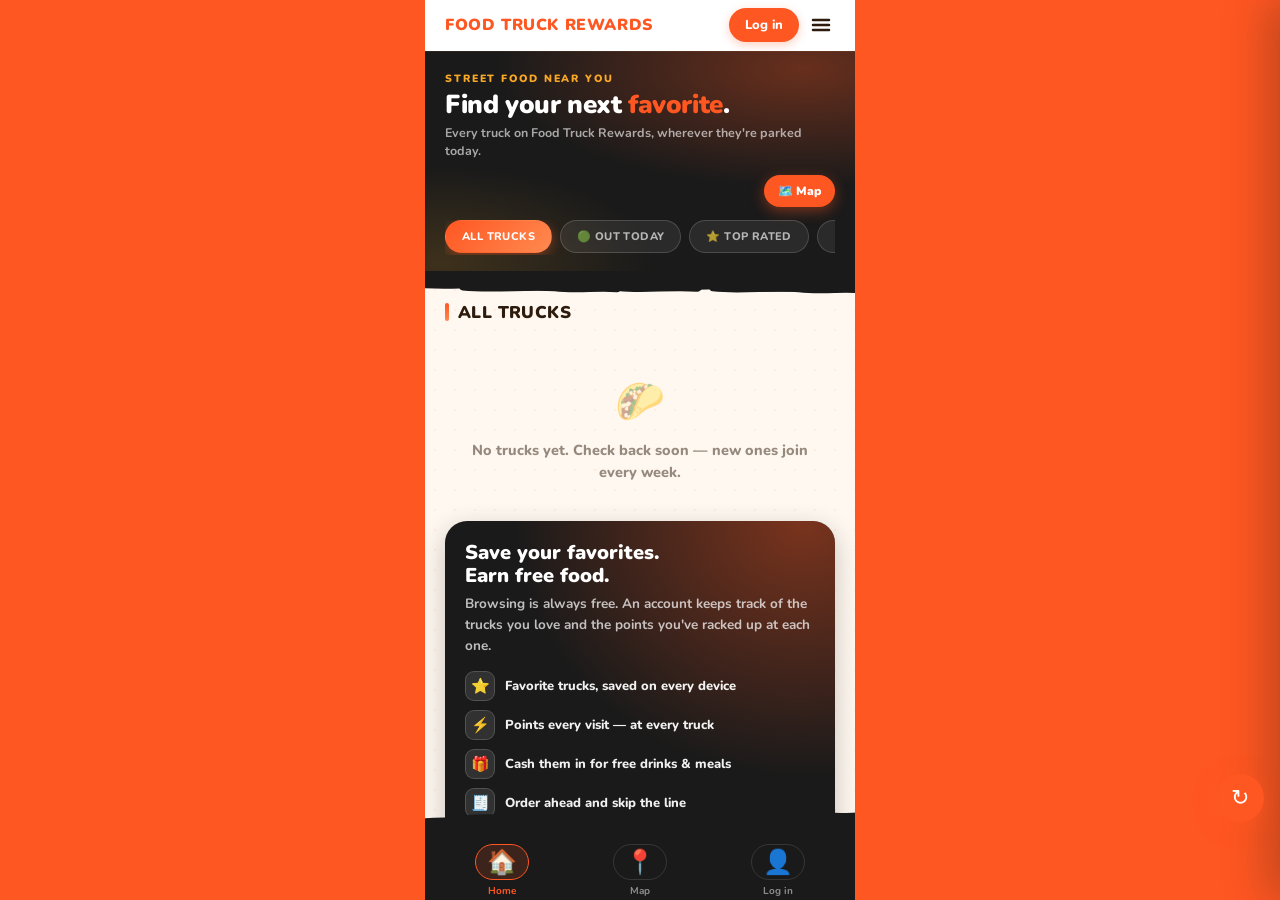
==== index.html @ b3cfa33f "Slide-out settings drawer, with the website inside it The funnel is now Facebook → app, and the webs" ====
<!DOCTYPE html>
<html lang="en">
<head>
<meta charset="UTF-8">
<meta name="viewport" content="width=device-width, initial-scale=1.0, maximum-scale=1.0, user-scalable=no">
<title>Food Truck Rewards — Food Truck Rewards</title>
<meta name="description" content="Earn points and get rewards at your favorite food trucks">
<meta name="theme-color" content="#FF5722">
<link rel="manifest" href="/manifest.json">
<meta name="mobile-web-app-capable" content="yes">
<meta name="apple-mobile-web-app-capable" content="yes">
<meta name="apple-mobile-web-app-title" content="Food Truck Rewards">
<meta name="apple-mobile-web-app-status-bar-style" content="black-translucent">
<link rel="icon" type="image/png" href="/icon-192.png">
<!-- iOS uses this for the home-screen icon AND the zoom that plays on
     launch. Pointing it at the 192 gave iOS the small artwork, which
     then swapped for the 512 on the launch screen. One size, one image. -->
<link rel="apple-touch-icon" sizes="512x512" href="/icon-512.png">
<link href="https://fonts.googleapis.com/css2?family=Nunito:wght@400;500;600;700;800;900&display=swap" rel="stylesheet">
<link rel="stylesheet" href="/styles.css">
</head>
<body>
<!-- Splash screen — orange background with logo, fades when app loads -->
<div id="splash-cover">
  <div id="splash-spinner"></div>
</div>
<div id="app">

  <!-- PWA install banner — hidden by default, shown by JS when appropriate -->
  <div id="install-banner" style="display:none;align-items:center;gap:10px;background:#1A1A1A;padding:10px 14px;flex-shrink:0;z-index:70">
    <div style="font-size:28px;flex-shrink:0">🔥</div>
    <div style="flex:1;min-width:0">
      <div style="font-size:13px;font-weight:800;color:white;line-height:1.2">Install Food Truck Rewards</div>
      <div id="install-sub" style="font-size:11px;color:rgba(255,255,255,.6);margin-top:2px">Add to your home screen for the full app experience</div>
    </div>
    <button id="install-btn" onclick="triggerInstall()" style="background:#FF5722;color:white;border:none;border-radius:10px;padding:8px 14px;font-size:12px;font-weight:800;font-family:var(--fb);cursor:pointer;white-space:nowrap;flex-shrink:0">Install App</button>
    <button onclick="dismissInstallBanner()" style="background:transparent;border:none;color:rgba(255,255,255,.4);font-size:20px;cursor:pointer;padding:0 2px;flex-shrink:0;line-height:1">×</button>
  </div>

  <!-- iOS install instructions sheet — shown on iOS Safari -->
  <div id="ios-install-sheet" style="display:none;position:fixed;inset:0;background:rgba(0,0,0,.55);z-index:9999;align-items:flex-end">
    <div style="background:white;border-radius:24px 24px 0 0;padding:24px 24px 40px;width:100%;max-width:430px;margin:0 auto">
      <div style="text-align:center;margin-bottom:20px">
        <div style="font-size:48px;margin-bottom:8px">🔥</div>
        <div style="font-family:var(--fd);font-size:20px;font-weight:900;color:var(--tx)">Install Food Truck Rewards</div>
        <div style="font-size:13px;color:var(--mu);margin-top:4px">Add to your home screen in 2 steps</div>
      </div>
      <div id="ios-install-steps" style="display:flex;flex-direction:column;gap:14px;margin-bottom:24px"></div>
      <button onclick="closeIOSSheet()" style="width:100%;background:#FF5722;color:white;border:none;border-radius:14px;padding:15px;font-size:16px;font-weight:800;font-family:var(--fd);cursor:pointer">Got it</button>
    </div>
  </div>

  <div class="topbar">
    <div class="tl-logo">Food Truck Rewards</div>
    <button id="c-notif-bell" onclick="openNotifs()" aria-label="Notifications" style="display:none;position:relative;background:none;border:none;font-size:20px;cursor:pointer;padding:4px 6px;margin-right:2px;line-height:1">🔔<span id="c-notif-badge" style="display:none;position:absolute;top:0;right:-2px;background:#E53935;color:#fff;font-size:9px;font-weight:800;border-radius:99px;min-width:15px;height:15px;line-height:15px;text-align:center;padding:0 3px;font-family:var(--fb)">0</span></button>
    <!-- Guests browse without an account; this is their way in. Shown only in
         customer mode when signed out (see updateTopbarAuth). -->
    <button id="tb-login" onclick="goC('s-c-login')" style="display:none">Log in</button>
    <button class="tb-menu" onclick="openMenu()" aria-label="Menu">
      <svg viewBox="0 0 24 24" width="24" height="24" fill="none" stroke="currentColor" stroke-width="2.5" stroke-linecap="round"><line x1="4" y1="7" x2="20" y2="7"/><line x1="4" y1="12" x2="20" y2="12"/><line x1="4" y1="17" x2="20" y2="17"/></svg>
    </button>
    <div class="mode-tog">
      <button class="mb on" id="mb-v" onclick="setMode('vendor')">🏪 Vendor</button>
      <button class="mb" id="mb-c" onclick="setMode('customer')">👤 Customer</button>
    </div>
  </div>
  <!-- Slide-out settings drawer. The hamburger used to jump to a whole
       screen (or, for a guest, throw up a login sheet). This keeps you where
       you are and is also where the website now lives, so the app is the
       destination and the site is a link inside it. -->
  <div id="sb-scrim" onclick="closeSidebar()"></div>
  <aside id="sidebar" aria-label="Menu">
    <div class="sb-head">
      <div>
        <div class="sb-name" id="sb-name">Food Truck Rewards</div>
        <div class="sb-sub" id="sb-sub">Find trucks, earn free food</div>
      </div>
      <button class="sb-x" onclick="closeSidebar()" aria-label="Close">&times;</button>
    </div>
    <nav class="sb-body" id="sb-body"></nav>
    <div class="sb-foot">
      <a href="/terms" target="_blank" rel="noopener">Terms</a>
      <span>·</span>
      <a href="/privacy" target="_blank" rel="noopener">Privacy</a>
    </div>
  </aside>

  <div class="scroll" id="scroll">

    <!-- ══════════════════════════════════════
         VENDOR SCREENS
    ══════════════════════════════════════ -->

    <!-- VENDOR LOGIN -->
    <div class="screen on" id="s-v-login">
      <div class="auth-wrap" style="padding:0;justify-content:flex-start;align-items:stretch">
        <div class="auth-header">
          <div class="auth-logo">🚚</div>
          <div class="auth-title">Food Truck Rewards</div>
          <div class="auth-sub">Earn points, get rewards 🍕</div>
        </div>
        <div class="auth-body">
          <div class="auth-body-title">Welcome back!</div>
          <div class="auth-body-sub">Sign in to manage your loyalty program.</div>
          <div class="auth-err" id="v-login-err"></div>
          <div class="auth-form">
            <div class="field">
              <label>Email Address</label>
              <div class="field-icon-wrap">
                <svg class="fi" viewBox="0 0 24 24" fill="none" stroke="currentColor" stroke-width="2" stroke-linecap="round" stroke-linejoin="round"><rect x="2" y="4" width="20" height="16" rx="2"/><path d="m22 7-8.97 5.7a1.94 1.94 0 0 1-2.06 0L2 7"/></svg>
                <input type="email" id="v-login-email" placeholder="you@yourtruck.com" autocomplete="email">
              </div>
            </div>
            <div class="field">
              <label>Password</label>
              <div class="field-icon-wrap has-right">
                <svg class="fi" viewBox="0 0 24 24" fill="none" stroke="currentColor" stroke-width="2" stroke-linecap="round" stroke-linejoin="round"><rect x="3" y="11" width="18" height="11" rx="2"/><path d="M7 11V7a5 5 0 0 1 10 0v4"/></svg>
                <input type="password" id="v-login-pass" placeholder="••••••••" autocomplete="current-password" onkeydown="if(event.key==='Enter')vendorLogin()">
                <span class="fi-right" onclick="togglePassVis('v-login-pass',this)"><svg viewBox="0 0 24 24" fill="none" stroke="currentColor" stroke-width="2" stroke-linecap="round" stroke-linejoin="round" style="width:18px;height:18px"><path d="M1 12s4-8 11-8 11 8 11 8-4 8-11 8-11-8-11-8z"/><circle cx="12" cy="12" r="3"/></svg></span>
              </div>
            </div>
            <div class="auth-remember-row">
              <div style="display:flex;align-items:center;gap:8px">
                <input type="checkbox" id="v-remember-me" style="width:16px;height:16px;accent-color:var(--brand);cursor:pointer">
                <label for="v-remember-me" style="font-size:13px;font-weight:600;color:var(--tx);cursor:pointer">Remember me</label>
              </div>
              <span style="font-size:13px;color:var(--brand);font-weight:700;cursor:pointer" onclick="goV('s-v-forgot')">Forgot password?</span>
            </div>
            <button class="btn btn-p" id="v-login-btn" onclick="vendorLogin()" style="border-radius:50px;height:52px;font-size:15px;letter-spacing:.3px">Sign In</button>
            <div class="auth-switch" style="margin-top:20px">No account? <span onclick="goV('s-v-signup')">Start free 45-day trial →</span></div>
          </div>
          <div style="text-align:center;margin-top:24px;font-size:10px;color:var(--fa);font-weight:600;letter-spacing:.5px">
            Food Truck Rewards · v2.1.0
          </div>
        </div>
      </div>
    </div>

    <!-- VENDOR FORGOT PASSWORD -->
    <div class="screen" id="s-v-forgot">
      <div class="auth-wrap" style="padding:0;justify-content:flex-start;align-items:stretch">
        <div class="auth-header">
          <div class="auth-logo">🔑</div>
          <div class="auth-title">Food Truck Rewards</div>
          <div class="auth-sub">Reset your password</div>
        </div>
        <div class="auth-body">
          <div class="auth-body-title" id="v-forgot-title">Reset Password</div>
          <div class="auth-body-sub" id="v-forgot-sub">Enter the email on your vendor account. We'll send you a secure link to set a new password.</div>
          <div class="auth-err" id="v-forgot-err"></div>
          <div class="callout co-gn" id="v-forgot-ok" style="display:none">
            <div class="co-icon">✅</div>
            <div><div class="co-title">Check your email</div><div class="co-desc">If an account exists with that email, a reset link has been sent. It expires in 1 hour. Check your spam folder if you don't see it.</div></div>
          </div>
          <div id="v-forgot-back" style="display:none;margin-top:16px">
            <button class="btn btn-p" onclick="goV('s-v-login')" style="border-radius:50px;height:52px;font-size:15px;letter-spacing:.3px">← Back to Sign In</button>
          </div>
          <div class="auth-form" id="v-forgot-form">
            <div class="field">
              <label>Email Address</label>
              <div class="field-icon-wrap">
                <svg class="fi" viewBox="0 0 24 24" fill="none" stroke="currentColor" stroke-width="2" stroke-linecap="round" stroke-linejoin="round"><rect x="2" y="4" width="20" height="16" rx="2"/><path d="m22 7-8.97 5.7a1.94 1.94 0 0 1-2.06 0L2 7"/></svg>
                <input type="email" id="v-forgot-email" placeholder="you@yourtruck.com" autocomplete="email" onkeydown="if(event.key==='Enter')sendVendorReset()">
              </div>
            </div>
            <button class="btn btn-p" id="v-forgot-btn" onclick="sendVendorReset()" style="border-radius:50px;height:52px;font-size:15px;letter-spacing:.3px">Send Reset Link</button>
            <div class="auth-switch"><span onclick="goV('s-v-login')" style="color:var(--brand);cursor:pointer">← Back to Sign In</span></div>
          </div>
        </div>
      </div>
    </div>

    <!-- VENDOR RESET PASSWORD (opened from email link) -->
    <div class="screen" id="s-v-reset">
      <div class="auth-wrap" style="padding:0;justify-content:flex-start;align-items:stretch">
        <div class="auth-header">
          <div class="auth-logo">🔒</div>
          <div class="auth-title">Food Truck Rewards</div>
          <div class="auth-sub">Set your new password</div>
        </div>
        <div class="auth-body">
          <div class="auth-body-title">Set New Password</div>
          <div class="auth-body-sub">Choose a strong password for your vendor account.</div>
          <div class="auth-err" id="v-reset-err"></div>
          <div class="auth-form">
            <div class="field">
              <label>New Password</label>
              <div class="field-icon-wrap has-right">
                <svg class="fi" viewBox="0 0 24 24" fill="none" stroke="currentColor" stroke-width="2" stroke-linecap="round" stroke-linejoin="round"><rect x="3" y="11" width="18" height="11" rx="2"/><path d="M7 11V7a5 5 0 0 1 10 0v4"/></svg>
                <input type="password" id="v-reset-pass" placeholder="8+ characters" autocomplete="new-password">
                <span class="fi-right" onclick="togglePassVis('v-reset-pass',this)"><svg viewBox="0 0 24 24" fill="none" stroke="currentColor" stroke-width="2" stroke-linecap="round" stroke-linejoin="round" style="width:18px;height:18px"><path d="M1 12s4-8 11-8 11 8 11 8-4 8-11 8-11-8-11-8z"/><circle cx="12" cy="12" r="3"/></svg></span>
              </div>
            </div>
            <div class="field">
              <label>Confirm New Password</label>
              <div class="field-icon-wrap has-right">
                <svg class="fi" viewBox="0 0 24 24" fill="none" stroke="currentColor" stroke-width="2" stroke-linecap="round" stroke-linejoin="round"><rect x="3" y="11" width="18" height="11" rx="2"/><path d="M7 11V7a5 5 0 0 1 10 0v4"/></svg>
                <input type="password" id="v-reset-confirm" placeholder="Repeat password" autocomplete="new-password">
                <span class="fi-right" onclick="togglePassVis('v-reset-confirm',this)"><svg viewBox="0 0 24 24" fill="none" stroke="currentColor" stroke-width="2" stroke-linecap="round" stroke-linejoin="round" style="width:18px;height:18px"><path d="M1 12s4-8 11-8 11 8 11 8-4 8-11 8-11-8-11-8z"/><circle cx="12" cy="12" r="3"/></svg></span>
              </div>
            </div>
            <button class="btn btn-p" id="v-reset-btn" onclick="submitVendorReset()" style="border-radius:50px;height:52px;font-size:15px;letter-spacing:.3px">Update Password</button>
            <div class="auth-switch"><span onclick="goV('s-v-login')" style="color:var(--brand);cursor:pointer">← Back to Sign In</span></div>
          </div>
        </div>
      </div>
    </div>

    <!-- VENDOR SIGNUP -->
    <div class="screen" id="s-v-signup">
      <div class="auth-wrap" style="padding:0;justify-content:flex-start;align-items:stretch">
        <div class="auth-header">
          <div class="auth-logo">🚀</div>
          <div class="auth-title">Food Truck Rewards</div>
          <div class="auth-sub">45 days free, then $9.99/mo</div>
        </div>
        <div class="auth-body">
          <div class="auth-body-title">Start Free Trial</div>
          <div class="auth-body-sub">Cancel anytime. Add your card on the next step.</div>
          <div class="auth-err" id="v-signup-err"></div>
          <div class="auth-form">
            <div class="field"><label>Truck / Business Name <span style="color:var(--rd)">*</span></label><input type="text" id="v-su-name" placeholder="e.g. Flavor on Wheels" required></div>
            <div class="field"><label>Your Name <span style="color:var(--rd)">*</span></label><input type="text" id="v-su-owner" placeholder="First and last name" required></div>
            <div class="field"><label>Business Phone <span style="color:var(--rd)">*</span></label><input type="tel" id="v-su-phone" placeholder="(555) 000-0000" maxlength="14" oninput="formatPhone(this)" autocomplete="tel" required></div>
            <div class="field">
              <label>Email <span style="color:var(--rd)">*</span></label>
              <div class="field-icon-wrap">
                <svg class="fi" viewBox="0 0 24 24" fill="none" stroke="currentColor" stroke-width="2" stroke-linecap="round" stroke-linejoin="round"><rect x="2" y="4" width="20" height="16" rx="2"/><path d="m22 7-8.97 5.7a1.94 1.94 0 0 1-2.06 0L2 7"/></svg>
                <input type="email" id="v-su-email" placeholder="you@yourtruck.com" autocomplete="email" required>
              </div>
            </div>
            <div class="field">
              <label>Password <span style="color:var(--rd)">*</span></label>
              <div class="field-icon-wrap has-right">
                <svg class="fi" viewBox="0 0 24 24" fill="none" stroke="currentColor" stroke-width="2" stroke-linecap="round" stroke-linejoin="round"><rect x="3" y="11" width="18" height="11" rx="2"/><path d="M7 11V7a5 5 0 0 1 10 0v4"/></svg>
                <input type="password" id="v-su-pass" placeholder="8+ characters (required)" autocomplete="new-password" required>
                <span class="fi-right" onclick="togglePassVis('v-su-pass',this)"><svg viewBox="0 0 24 24" fill="none" stroke="currentColor" stroke-width="2" stroke-linecap="round" stroke-linejoin="round" style="width:18px;height:18px"><path d="M1 12s4-8 11-8 11 8 11 8-4 8-11 8-11-8-11-8z"/><circle cx="12" cy="12" r="3"/></svg></span>
              </div>
            </div>
            <div class="field"><label>State(s) You Operate In <span style="color:var(--rd)">*</span></label>
              <input type="text" id="v-su-states" placeholder="e.g. OH or OH, IN, KY" style="text-transform:uppercase" oninput="this.value=this.value.toUpperCase()">
              <div style="font-size:11px;color:var(--mu);margin-top:4px">2-letter codes, comma separated. Helps customers find local trucks.</div>
            </div>
            <div class="field"><label>Home Base ZIP Code <span style="color:var(--rd)">*</span></label>
              <input type="text" id="v-su-zip" placeholder="e.g. 44906" maxlength="5" inputmode="numeric" pattern="[0-9]*">
              <div style="font-size:11px;color:var(--mu);margin-top:4px">Your primary area. Used to show your truck to nearby customers.</div>
            </div>
            <div class="field">
              <label>Public Contact Info</label>
              <div style="background:var(--s2);border:1.5px solid var(--b2);border-radius:12px;padding:12px 14px">
                <label style="display:flex;justify-content:space-between;align-items:center;gap:10px;font-size:13px;font-weight:700;color:var(--tx);margin-bottom:9px;cursor:pointer">📞 Show phone on my truck page<input type="checkbox" id="v-su-phone-public" style="width:19px;height:19px;accent-color:var(--brand);flex-shrink:0"></label>
                <label style="display:flex;justify-content:space-between;align-items:center;gap:10px;font-size:13px;font-weight:700;color:var(--tx);cursor:pointer">✉️ Show email on my truck page<input type="checkbox" id="v-su-email-public" style="width:19px;height:19px;accent-color:var(--brand);flex-shrink:0"></label>
                <div style="font-size:11px;color:var(--mu);margin-top:9px;line-height:1.5">Private by default — customers only see what you turn on. Shown as Call / Email buttons on your truck page. Change anytime in Settings.</div>
              </div>
            </div>
            <div class="field">
              <label style="display:flex;align-items:center;gap:6px">
                Promo Code
                <span style="font-size:11px;font-weight:500;color:var(--mu)">(optional)</span>
              </label>
              <input type="text" id="v-su-promo" placeholder="Enter code if you have one" autocomplete="off" style="text-transform:uppercase;letter-spacing:1px" oninput="this.value=this.value.toUpperCase()">
            </div>
            <label style="display:flex;gap:9px;align-items:flex-start;font-size:11.5px;color:var(--mu);margin:4px 0 6px;line-height:1.5;text-align:left;cursor:pointer"><input type="checkbox" id="v-agree-tos" style="margin-top:2px;width:16px;height:16px;accent-color:var(--brand);flex-shrink:0"><span>I'm at least 18, authorized to bind this business, and I agree to the <a href="/terms" target="_blank" style="color:var(--brand);font-weight:800">Terms of Service</a>, <a href="/vendor-agreement" target="_blank" style="color:var(--brand);font-weight:800">Vendor Agreement</a>, and <a href="/privacy" target="_blank" style="color:var(--brand);font-weight:800">Privacy Policy</a> (including arbitration &amp; class-action waiver).</span></label>
            <button class="btn btn-p" id="v-signup-btn" onclick="vendorSignup()" style="border-radius:50px;height:52px;font-size:15px;letter-spacing:.3px">Continue to Payment Setup →</button>
            <div class="auth-switch">Already have an account? <span onclick="goV('s-v-login')">Sign in</span></div>
          </div>
        </div>
      </div>
    </div>

    <!-- VENDOR FREE ACCOUNT — step 2 when a free-for-life code was used.
         These vendors never see a card field or a billing authorisation,
         because there is genuinely nothing to authorise. -->
    <div class="screen" id="s-v-free">
      <div class="auth-wrap" style="background:linear-gradient(160deg,#E9F7EC 0%,#FFF8F0 100%);padding-bottom:60px">
        <button type="button" onclick="backToSignup()" style="align-self:flex-start;background:none;border:none;color:var(--brand);font-weight:800;font-size:15px;padding:4px 0;margin-bottom:4px;cursor:pointer">← Back</button>
        <div class="auth-logo" style="animation:none">🎉</div>
        <div class="auth-title">Your account is free</div>
        <div class="auth-sub">Your code <strong id="free-code">—</strong> covers Food Truck Rewards <strong>for life</strong>. No card, no trial countdown, no bill — ever.</div>

        <div style="width:100%;background:#fff;border:2px solid #A5D6A7;border-radius:16px;padding:18px;margin-bottom:16px;box-shadow:var(--sh1)">
          <div style="display:flex;justify-content:space-between;align-items:center;padding:9px 0;border-bottom:1.5px solid var(--b1)">
            <span style="font-size:14px;font-weight:700;color:var(--mu)">What you pay today</span>
            <span style="font-size:17px;font-weight:900;color:var(--gn)">$0.00</span>
          </div>
          <div style="display:flex;justify-content:space-between;align-items:center;padding:9px 0;border-bottom:1.5px solid var(--b1)">
            <span style="font-size:14px;font-weight:700;color:var(--mu)">What you pay later</span>
            <span style="font-size:17px;font-weight:900;color:var(--gn)">$0.00</span>
          </div>
          <div style="display:flex;justify-content:space-between;align-items:center;padding:9px 0">
            <span style="font-size:14px;font-weight:700;color:var(--mu)">Card required</span>
            <span style="font-size:15px;font-weight:900;color:var(--gn)">No</span>
          </div>
        </div>

        <div style="width:100%;background:#F1F8E9;border:2px solid #C5E1A5;border-radius:16px;padding:16px 18px;margin-bottom:16px">
          <div style="font-size:12px;font-weight:900;color:#33691E;text-transform:uppercase;letter-spacing:.5px;margin-bottom:9px">Everything included</div>
          <div style="font-size:14px;font-weight:700;color:var(--tx);line-height:2">
            ✅ Unlimited customer check-ins<br>
            ✅ Loyalty points &amp; rewards<br>
            ✅ Order-ahead &amp; menu<br>
            ✅ Live location &amp; analytics<br>
            ✅ Marketing tools &amp; notifications
          </div>
        </div>

        <!-- Terms were already accepted on the signup form; a second tick-box
             here would gate a free account on authorising nothing. -->
        <div style="width:100%;background:#FFF8F0;border:2px solid var(--b2);border-radius:12px;padding:14px 16px;margin-bottom:16px">
          <div style="font-size:12.5px;color:var(--tx);line-height:1.75;font-weight:700">
            You accepted the <span style="color:var(--brand);text-decoration:underline;cursor:pointer" onclick="window.open('/terms','_blank')">Terms</span> and <span style="color:var(--brand);text-decoration:underline;cursor:pointer" onclick="window.open('/privacy','_blank')">Privacy Policy</span> on the previous step.
            There is no card on file and <strong style="color:var(--gn)">nothing will ever be charged</strong>. Cancel any time from Settings.
          </div>
        </div>

        <button class="btn btn-p" id="v-free-btn" onclick="completeFreeSignup()" style="font-size:16px;padding:17px 20px">
          🚀 Create my account
        </button>
        <div class="auth-err" id="v-free-err"></div>

        <div style="text-align:center;margin-top:18px;font-size:12px;color:var(--fa);font-weight:600;line-height:1.7">
          Food Truck Rewards is operated by Samuel McCune.<br>
          Questions? <span style="color:var(--brand);text-decoration:underline;cursor:pointer" onclick="window.open('/terms','_blank')">Read our full Terms</span>
        </div>
      </div>
    </div>

    <!-- VENDOR CARD SETUP — step 2 of signup -->
    <div class="screen" id="s-v-card-setup">
      <div class="auth-wrap" style="background:linear-gradient(160deg,#FFF3E0 0%,#FFF8F0 100%);padding-bottom:60px">
        <button type="button" id="card-back-btn" onclick="backToSignup()" style="align-self:flex-start;background:none;border:none;color:var(--brand);font-weight:800;font-size:15px;padding:4px 0;margin-bottom:4px;cursor:pointer">← Back</button>
        <div class="auth-logo" style="animation:none">💳</div>
        <div class="auth-title">Set Up Payment</div>
        <div class="auth-sub">Your <strong id="trial-days-lead">45-day</strong> free trial starts today. Your first payment of <strong>$9.99</strong> will be charged on <strong id="trial-end-date">—</strong>. You can cancel before then at no charge.</div>

        <!-- Proof the code was accepted, and what it bought them. -->
        <div id="promo-applied" style="display:none;width:100%;background:#E8F5E9;border:2px solid #A5D6A7;border-radius:14px;padding:14px 16px;margin-bottom:16px">
          <div style="font-size:13.5px;font-weight:900;color:#2E7D32;line-height:1.6">
            ✅ Promo <span id="promo-applied-code">—</span> applied
          </div>
          <div style="font-size:12.5px;font-weight:700;color:#33691E;margin-top:4px;line-height:1.6"
               id="promo-applied-detail">—</div>
        </div>

        <!-- Trial timeline -->
        <div style="width:100%;background:white;border:2px solid var(--b2);border-radius:16px;padding:16px;margin-bottom:16px;box-shadow:var(--sh1)">
          <div style="display:flex;justify-content:space-between;align-items:center">
            <div style="text-align:center;flex:1">
              <div style="font-size:20px">🎉</div>
              <div style="font-size:11px;font-weight:800;color:var(--gn);margin-top:2px">Today</div>
              <div style="font-size:10px;color:var(--mu);font-weight:600">Trial starts<br>No charge</div>
            </div>
            <div style="flex:2;height:3px;background:linear-gradient(90deg,var(--gn),var(--brand));border-radius:99px;margin:0 6px;margin-top:-20px"></div>
            <div style="text-align:center;flex:1">
              <div style="font-size:20px">💳</div>
              <div style="font-size:11px;font-weight:800;color:var(--brand);margin-top:2px" id="trial-end-label">Day 45</div>
              <div style="font-size:10px;color:var(--mu);font-weight:600">$9.99 billed<br>to your card</div>
            </div>
            <div style="flex:2;height:3px;background:var(--b2);border-radius:99px;margin:0 6px;margin-top:-20px"></div>
            <div style="text-align:center;flex:1">
              <div style="font-size:20px">🔄</div>
              <div style="font-size:11px;font-weight:800;color:var(--mu);margin-top:2px">Every 30 days</div>
              <div style="font-size:10px;color:var(--mu);font-weight:600">Auto-renews<br>until cancelled</div>
            </div>
          </div>
        </div>

        <!-- What's included box -->
        <div style="width:100%;background:#F1F8E9;border:2px solid #A5D6A7;border-radius:14px;padding:14px;margin-bottom:16px">
          <div style="font-size:12px;font-weight:800;color:#2E7D32;margin-bottom:8px;text-transform:uppercase;letter-spacing:.5px">What's included — $9.99/mo</div>
          <div style="font-size:12px;color:#2D1B0E;font-weight:600;line-height:2">
            ✅ Unlimited customer check-ins<br>
            ✅ Loyalty points & rewards system<br>
            ✅ Spin wheel bonus points<br>
            ✅ Customer analytics dashboard<br>
            ✅ Up to 500 loyalty members<br>
            ✅ Email invoice sent every billing cycle
          </div>
        </div>

        <div class="auth-err" id="v-card-err"></div>

        <!-- Stripe card input -->
        <div style="width:100%;margin-bottom:14px">
          <div style="font-size:11px;font-weight:800;letter-spacing:.8px;text-transform:uppercase;color:var(--mu);margin-bottom:8px">Card Details</div>
          <div id="stripe-card-element" style="background:white;border:2px solid var(--b2);border-radius:12px;padding:16px;transition:border-color .2s"></div>
          <div id="stripe-card-errors" style="color:var(--rd);font-size:12px;font-weight:700;margin-top:6px;min-height:18px"></div>
        </div>

        <!-- Security badge -->
        <div style="display:flex;align-items:center;gap:8px;margin-bottom:16px;background:white;border:1.5px solid var(--b1);border-radius:10px;padding:10px 12px">
          <span style="font-size:18px">🔒</span>
          <div>
            <div style="font-size:12px;font-weight:800;color:var(--tx)">256-bit SSL Encrypted</div>
            <div style="font-size:11px;color:var(--mu);font-weight:600">Payments processed by Stripe. We never store your card number.</div>
          </div>
        </div>

        <!-- LEGAL CONSENT — required checkbox -->
        <div style="width:100%;background:#FFF8F0;border:2px solid var(--b2);border-radius:12px;padding:14px;margin-bottom:14px">
          <label style="display:flex;align-items:flex-start;gap:12px;cursor:pointer">
            <input type="checkbox" id="legal-consent" style="width:20px;height:20px;flex-shrink:0;margin-top:1px;accent-color:var(--brand)">
            <div style="font-size:12px;color:var(--tx);line-height:1.7;font-weight:600">
              I agree to the <span style="color:var(--brand);text-decoration:underline;cursor:pointer" onclick="window.open('/terms','_blank')">Terms of Service</span> and <span style="color:var(--brand);text-decoration:underline;cursor:pointer" onclick="window.open('/privacy','_blank')">Privacy Policy</span>. I authorize Food Truck Rewards to charge my card <strong>$9.99 on <span id="trial-end-consent">—</span></strong> and then every 30 days until I cancel. I understand I can cancel anytime from my Settings page or by emailing <strong>flavoronwheels26@gmail.com</strong> with no penalty.
            </div>
          </label>
        </div>

        <!-- Cancellation notice — legally required clear disclosure -->
        <div style="width:100%;background:#FEF3C7;border:2px solid #FDE68A;border-radius:12px;padding:12px 14px;margin-bottom:16px">
          <div style="font-size:11px;font-weight:800;color:#92400E;margin-bottom:4px;text-transform:uppercase;letter-spacing:.5px">⚠️ Cancellation Policy</div>
          <div style="font-size:12px;color:#78350F;line-height:1.7;font-weight:600">
            You may cancel at any time before your trial ends on <strong id="trial-end-cancel">—</strong> and you will not be charged. After billing begins, you may cancel at any time and retain access through the end of your paid period. No refunds are issued for partial months. To cancel: go to Settings → Subscription → Cancel, or email <strong>flavoronwheels26@gmail.com</strong>.
          </div>
        </div>

        <button class="btn btn-p" id="v-card-btn" onclick="submitCardSetup()" style="font-size:16px;padding:17px 20px">
          🎉 Start My Free 45-Day Trial
        </button>

        <!-- Billing summary line — clearly shows what happens -->
        <div style="width:100%;background:white;border:1.5px solid var(--b1);border-radius:10px;padding:12px 14px;margin-top:12px;font-size:12px;color:var(--mu);font-weight:600;line-height:1.8">
          <div style="display:flex;justify-content:space-between"><span>Trial period</span><span style="color:var(--gn);font-weight:800" id="trial-days-summary">FREE — 45 days</span></div>
          <div style="display:flex;justify-content:space-between"><span>First charge</span><span style="font-weight:800" id="trial-end-summary">—</span></div>
          <div style="display:flex;justify-content:space-between"><span>Then every</span><span style="font-weight:800">30 days · $9.99</span></div>
          <div style="display:flex;justify-content:space-between"><span>Invoice sent to</span><span style="font-weight:800" id="billing-email-display">your email</span></div>
          <div style="display:flex;justify-content:space-between"><span>Cancel anytime</span><span style="color:var(--gn);font-weight:800">No penalty</span></div>
        </div>

        <div style="margin-top:16px;font-size:11px;color:var(--fa);text-align:center;line-height:1.7">
          By starting your trial you agree to our Terms of Service.<br>
          Food Truck Rewards is operated by Samuel McCune.<br>
          Questions? <span style="color:var(--brand);cursor:pointer;text-decoration:underline" onclick="window.open('/terms','_blank')">Read our full Terms</span> · <span style="color:var(--brand);cursor:pointer;text-decoration:underline" onclick="window.open('/privacy','_blank')">Privacy Policy</span>
        </div>
      </div>
    </div>


    <!-- VENDOR HOME -->
    <div class="screen" id="s-v-home">
      <div class="vh-hero" style="padding-bottom:26px">
        <div style="display:flex;align-items:center;gap:12px;margin-bottom:4px">
          <div id="v-hero-pic" style="width:64px;height:64px;border-radius:50%;border:3px solid rgba(255,255,255,.7);overflow:hidden;background:rgba(255,255,255,.2);display:flex;align-items:center;justify-content:center;font-size:28px;flex-shrink:0;box-shadow:0 4px 14px rgba(0,0,0,.18)">🚚</div>
          <div>
            <div class="vh-greet">Dashboard</div>
            <div class="vh-name" id="v-hero-name">My Truck 🚚</div>
          </div>
        </div>
        <div style="display:flex;align-items:center;gap:8px;flex-wrap:wrap">
          <div class="live-pill"><div class="ldot"></div> Program Live · <span id="v-hero-members">0</span> members</div>
          <div style="font-size:11px;color:rgba(255,255,255,.75);cursor:pointer;font-weight:700;padding:4px 10px;background:rgba(255,255,255,.15);border-radius:99px" onclick="loadVendorHome();showToast('↻ Refreshed')">↻ Refresh</div>
        </div>
      </div>
      <!-- White card: stats + quick actions + location -->
      <div style="background:white;border-radius:24px 24px 0 0;margin:-16px 0 0;box-shadow:0 -2px 16px rgba(180,100,40,0.08)">
        <!-- Welcome / get-started banner (new vendors; dismissible) -->
        <div id="v-welcome-wrap" style="display:none;padding:22px 20px 0">
          <div style="background:linear-gradient(135deg,var(--brand),#FF8A50);border-radius:18px;padding:18px;color:#fff;box-shadow:0 8px 22px rgba(255,87,34,.28)">
            <div style="font-family:var(--fd);font-size:19px;font-weight:900;line-height:1.15">👋 Welcome to Food Truck Rewards!</div>
            <div style="font-size:13px;opacity:.95;margin-top:7px;line-height:1.55">You're set up and live. Here's the simple way to get your rewards going and bring customers in — about 5 minutes, start to finish.</div>
            <div style="display:flex;gap:10px;margin-top:15px">
              <button onclick="goV('s-v-getstarted')" style="flex:1;background:#fff;color:var(--brand);border:none;border-radius:12px;padding:12px;font-size:14px;font-weight:800;font-family:var(--fb);cursor:pointer">🚀 Show me how to start →</button>
              <button onclick="dismissWelcome()" style="background:rgba(255,255,255,.2);color:#fff;border:none;border-radius:12px;padding:12px 16px;font-size:13px;font-weight:800;font-family:var(--fb);cursor:pointer">Later</button>
            </div>
          </div>
        </div>
        <div style="padding:26px 20px 0">
          <div class="stats g3">
            <div class="sc"><div class="sv" style="color:var(--brand)" id="v-stat-visits">0</div><div class="sl">Visits Today</div></div>
            <div class="sc"><div class="sv" style="color:var(--gn)" id="v-stat-members">0</div><div class="sl">Members</div></div>
            <div class="sc"><div class="sv" style="color:var(--gd)" id="v-stat-rdm">0</div><div class="sl">Redeemed</div></div>
          </div>
        </div>

        <!-- At the Window — the register-side workflow, front and center -->
        <div style="padding:16px 20px 0">
          <div onclick="goV('s-v-award')" style="display:flex;align-items:center;gap:14px;background:linear-gradient(135deg,#1FA463,#2ECC8E);border-radius:18px;padding:17px 18px;cursor:pointer;box-shadow:0 8px 22px rgba(46,204,142,.35)">
            <div style="width:48px;height:48px;border-radius:14px;background:rgba(255,255,255,.22);display:flex;align-items:center;justify-content:center;font-size:26px;flex-shrink:0">🪟</div>
            <div style="flex:1;min-width:0;color:#fff">
              <div style="font-family:var(--fd);font-size:18px;font-weight:900;line-height:1.1">At the Window</div>
              <div style="font-size:12.5px;opacity:.92;font-weight:600;margin-top:2px">Award points &amp; confirm rewards at checkout</div>
            </div>
            <div style="color:#fff;font-size:24px;flex-shrink:0">›</div>
          </div>
        </div>

        <!-- Today's Location — the vendor's #1 daily action, so it lives above the tools -->
        <div style="padding:12px 20px 4px">
          <div style="background:linear-gradient(135deg,#FFF8F2,#FFF3E8);border:1.5px solid rgba(255,87,34,.22);border-radius:18px;padding:16px;box-shadow:0 4px 16px rgba(255,87,34,.08)">
            <div style="display:flex;align-items:center;gap:11px;margin-bottom:11px">
              <div style="width:38px;height:38px;border-radius:11px;background:linear-gradient(135deg,var(--brand),#FF8A50);display:flex;align-items:center;justify-content:center;font-size:18px;flex-shrink:0;box-shadow:0 3px 10px rgba(255,87,34,.3)">📍</div>
              <div style="flex:1;min-width:0">
                <div style="font-family:var(--fd);font-size:15px;font-weight:900;color:var(--tx);line-height:1.15">Today's Location</div>
                <div style="font-size:11px;color:var(--mu);font-weight:600;margin-top:1px">Overrides your schedule · stays up until you clear it</div>
              </div>
              <div id="v-loc-status" style="font-size:10px;font-weight:800;letter-spacing:.4px;padding:4px 10px;border-radius:99px;background:var(--s2);color:var(--mu);flex-shrink:0">NOT POSTED</div>
            </div>
            <div style="display:flex;gap:8px;margin-bottom:9px">
              <input type="text" id="v-location-input" placeholder="Street address — e.g. 123 Main St" autocomplete="street-address" oninput="debounceSaveLocation()" style="flex:1;min-width:0;background:#fff;border:1.5px solid var(--b2);border-radius:12px;padding:12px 14px;color:var(--tx);font-size:14px;font-family:var(--fb);outline:none">
              <input type="text" id="v-location-zip" placeholder="ZIP" maxlength="5" inputmode="numeric" oninput="debounceSaveLocation()" style="width:86px;flex-shrink:0;background:#fff;border:1.5px solid var(--b2);border-radius:12px;padding:12px 10px;color:var(--tx);font-size:14px;font-family:var(--fb);outline:none;text-align:center">
            </div>
            <div style="display:flex;gap:8px;align-items:center">
              <button onclick="saveLocation()" style="flex:1;background:linear-gradient(135deg,var(--brand),#FF7040);color:#fff;border:none;border-radius:12px;padding:12px;font-size:14px;font-weight:800;font-family:var(--fb);cursor:pointer;box-shadow:0 4px 12px rgba(255,87,34,.3)">📍 Post Location</button>
              <button onclick="clearLocation()" style="background:#fff;color:var(--mu);border:1.5px solid var(--b2);border-radius:12px;padding:12px 14px;font-size:13px;font-weight:700;font-family:var(--fb);cursor:pointer;flex-shrink:0">Clear</button>
            </div>
            <div style="font-size:10.5px;color:var(--mu);margin-top:8px;text-align:center">💡 Full street addresses show up best on customer maps</div>
          </div>
        </div>

        <div class="qa-grid">
          <div class="qa" onclick="goV('s-v-orders')" style="position:relative"><div class="qa-ico">🧾</div><div class="qa-lbl">Orders</div><div class="qa-sub">Order-ahead queue</div><div id="v-orders-badge" style="display:none;position:absolute;top:8px;right:10px;background:var(--rd);color:#fff;font-size:11px;font-weight:900;min-width:20px;height:20px;border-radius:99px;align-items:center;justify-content:center;padding:0 5px">0</div></div>
          <div class="qa" onclick="goV('s-v-menu')"><div class="qa-ico">🍽️</div><div class="qa-lbl">Menu</div><div class="qa-sub">What you sell</div></div>
          <div class="qa" onclick="goV('s-v-rewards')"><div class="qa-ico">🎁</div><div class="qa-lbl">Rewards</div><div class="qa-sub">What customers earn</div></div>
          <div class="qa" onclick="goV('s-v-spin')"><div class="qa-ico">🎰</div><div class="qa-lbl">Spin Prizes</div><div class="qa-sub">Bonus points on wheel</div></div>
          <div class="qa" onclick="goV('s-v-notify')"><div class="qa-ico">📣</div><div class="qa-lbl">Notify</div><div class="qa-sub">Message your members</div></div>
          <div class="qa" onclick="goV('s-v-promos')"><div class="qa-ico">🎉</div><div class="qa-lbl">Promos</div><div class="qa-sub">Flash deals & codes</div></div>
          <div class="qa" onclick="goV('s-v-schedule')"><div class="qa-ico">📅</div><div class="qa-lbl">Schedule</div><div class="qa-sub">Weekly locations</div></div>
          <div class="qa" onclick="goV('s-v-feed')"><div class="qa-ico">📸</div><div class="qa-lbl">Feed Posts</div><div class="qa-sub">Share updates</div></div>
          <div class="qa" onclick="goV('s-v-reviews-screen')"><div class="qa-ico">⭐</div><div class="qa-lbl">Reviews</div><div class="qa-sub">What customers say</div></div>
          <div class="qa" onclick="goV('s-v-marketing')"><div class="qa-ico">🚀</div><div class="qa-lbl">Marketing Tools</div><div class="qa-sub">Grow your customers</div></div>
          <div class="qa" onclick="goV('s-v-points')"><div class="qa-ico">⚙️</div><div class="qa-lbl">Points Rules</div><div class="qa-sub">Rates & bonuses</div></div>
          <div class="qa" onclick="goV('s-v-brand')"><div class="qa-ico">🎨</div><div class="qa-lbl">Brand</div><div class="qa-sub">Emoji, colors & name</div></div>
        </div>
        <div style="padding:0 20px 24px"></div>
      </div><!-- end white card -->
    </div>

    <!-- VENDOR: AWARD POINTS (used at the window every day) -->
    <!-- VENDOR: AT THE WINDOW — Award Points + Confirm Redemption unified -->
    <div class="screen" id="s-v-award">
      <div class="sh sh-row"><div class="back-btn" onclick="goV('s-v-home')">←</div><div><h1>🪟 At the Window</h1><p>Award points or confirm a reward</p></div></div>
      <div class="bp">

        <!-- Step 1: Find the customer -->
        <div id="award-find-section">
          <div style="background:#fff;border:1.5px solid var(--b2);border-radius:18px;padding:18px 16px;box-shadow:0 4px 16px rgba(180,100,40,.08)">
            <div style="display:flex;align-items:center;gap:10px;margin-bottom:14px">
              <div style="background:linear-gradient(135deg,#1FA463,#2ECC8E);color:#fff;font-size:10px;font-weight:900;letter-spacing:.6px;padding:5px 11px;border-radius:99px;flex-shrink:0">STEP 1</div>
              <div style="font-family:var(--fd);font-size:16px;font-weight:900;color:var(--tx)">Find the customer</div>
            </div>
            <div class="award-tabs">
              <button class="award-tab on" onclick="switchAwardTab('phone')">📱 Phone</button>
              <button class="award-tab" onclick="switchAwardTab('id')">🔢 Rewards ID</button>
              <button class="award-tab" onclick="switchAwardTab('qr')">📷 Scan QR</button>
            </div>

            <div class="award-method on" id="award-phone">
              <div class="field"><label>Customer Phone Number</label>
                <input type="tel" id="award-phone-input" placeholder="(555) 000-0000" maxlength="14" oninput="formatAwardPhone(this)" autocomplete="off" style="font-size:22px;font-family:var(--fd);font-weight:800;text-align:center;letter-spacing:1px">
              </div>
              <button onclick="lookupByPhone()" style="width:100%;background:linear-gradient(135deg,var(--brand),#FF7040);color:#fff;border:none;border-radius:13px;padding:15px;font-size:15px;font-weight:800;font-family:var(--fb);cursor:pointer;box-shadow:0 5px 14px rgba(255,87,34,.3)">Find Customer →</button>
            </div>

            <div class="award-method" id="award-id">
              <div class="field"><label>Customer Rewards ID</label>
                <input type="text" id="award-id-input" placeholder="FTR-000001" autocomplete="off" style="font-family:monospace;letter-spacing:2px;font-size:20px;text-transform:uppercase;text-align:center">
              </div>
              <button onclick="lookupByID()" style="width:100%;background:linear-gradient(135deg,var(--brand),#FF7040);color:#fff;border:none;border-radius:13px;padding:15px;font-size:15px;font-weight:800;font-family:var(--fb);cursor:pointer;box-shadow:0 5px 14px rgba(255,87,34,.3)">Find Customer →</button>
            </div>

            <div class="award-method" id="award-qr">
              <div style="background:linear-gradient(135deg,#FFF8F2,#FFF3E8);border:2px dashed rgba(255,87,34,.4);border-radius:16px;padding:30px 20px;text-align:center;cursor:pointer;margin-bottom:12px" onclick="startQRScan()">
                <div style="font-size:38px;margin-bottom:8px">📷</div>
                <div style="font-size:15px;font-weight:800;color:var(--brand)">Tap to scan customer QR</div>
                <div style="font-size:12px;color:var(--mu);margin-top:5px;line-height:1.5">Ask them to open <strong>My Rewards Card</strong> in their app</div>
              </div>
              <div style="display:flex;align-items:center;gap:10px;margin-bottom:10px">
                <div style="flex:1;height:1px;background:var(--b2)"></div>
                <div style="font-size:11px;font-weight:700;color:var(--mu)">or enter their ID</div>
                <div style="flex:1;height:1px;background:var(--b2)"></div>
              </div>
              <div class="field"><input type="text" id="award-qr-manual" placeholder="FTR-000001" autocomplete="off" style="font-family:monospace;letter-spacing:2px;text-transform:uppercase;font-size:18px;text-align:center" oninput="this.value=this.value.toUpperCase()"></div>
              <button onclick="lookupByQRManual()" style="width:100%;background:linear-gradient(135deg,var(--brand),#FF7040);color:#fff;border:none;border-radius:13px;padding:15px;font-size:15px;font-weight:800;font-family:var(--fb);cursor:pointer;box-shadow:0 5px 14px rgba(255,87,34,.3)">Find Customer →</button>
            </div>
          </div>
          <div style="font-size:11.5px;color:var(--mu);text-align:center;margin-top:12px;line-height:1.6">💡 Fastest at a busy window: scan their QR — one tap, no typing.</div>
        </div>

        <!-- Step 2: Customer found — show everything in one place -->
        <div id="award-customer-found" style="display:none">

          <div style="display:flex;align-items:center;gap:10px;margin-bottom:12px">
            <div style="background:linear-gradient(135deg,#1FA463,#2ECC8E);color:#fff;font-size:10px;font-weight:900;letter-spacing:.6px;padding:5px 11px;border-radius:99px;flex-shrink:0">STEP 2</div>
            <div style="font-family:var(--fd);font-size:16px;font-weight:900;color:var(--tx)">Award points or confirm a reward</div>
          </div>

          <!-- Customer info card -->
          <div class="card" style="border-color:rgba(46,204,142,.3);background:rgba(46,204,142,.04);margin-bottom:14px">
            <div style="display:flex;align-items:center;gap:12px">
              <div style="width:48px;height:48px;border-radius:50%;background:rgba(46,204,142,.15);color:var(--gn);display:flex;align-items:center;justify-content:center;font-family:var(--fd);font-size:20px;font-weight:800;flex-shrink:0" id="award-cust-av">?</div>
              <div style="flex:1">
                <div style="font-family:var(--fd);font-size:18px;font-weight:800" id="award-cust-name">Customer Name</div>
                <div style="font-size:12px;color:var(--mu)" id="award-cust-sub">FTR-000001 · 250 pts</div>
              </div>
              <div class="tag tag-gn" id="award-cust-tier">Starter</div>
            </div>
          </div>

          <!-- SECTION A: Award Points for this order -->
          <div class="card" style="margin-bottom:14px">
            <div class="card-title">⚡ Award Order Points</div>
            <div style="font-size:12px;color:var(--mu);margin-bottom:12px">Enter what they spent — points are added automatically at your rate (<span id="award-rate-label">10 pts/$1</span>).</div>
            <div class="field">
              <label>Order Total ($)</label>
              <input type="number" id="award-order-total" placeholder="0.00" min="0" step="0.01" oninput="calcAwardPts()" style="font-size:24px;font-family:var(--fd);font-weight:800;text-align:center">
            </div>
            <div style="background:var(--s2);border-radius:12px;padding:12px 14px;margin-bottom:14px">
              <div style="display:flex;justify-content:space-between;margin-bottom:4px">
                <div style="font-size:13px;color:var(--mu)">Order points</div>
                <div style="font-family:var(--fd);font-weight:800;color:var(--gd)" id="award-pts-calc">+0 pts</div>
              </div>
              <div style="display:flex;justify-content:space-between;margin-bottom:4px" id="award-visit-bonus-row">
                <div style="font-size:13px;color:var(--mu)">Visit bonus</div>
                <div style="font-family:var(--fd);font-weight:800;color:var(--gd)" id="award-visit-pts">+50 pts</div>
              </div>
              <div style="height:1px;background:var(--b1);margin:6px 0"></div>
              <div style="display:flex;justify-content:space-between">
                <div style="font-size:13px;font-weight:700">Total awarded</div>
                <div style="font-family:var(--fd);font-weight:800;color:var(--brand)" id="award-total-pts">+50 pts</div>
              </div>
            </div>
            <button class="btn btn-gn" onclick="awardPoints()">✓ Award Points</button>
          </div>

          <!-- DIVIDER -->
          <div style="display:flex;align-items:center;gap:12px;margin-bottom:14px">
            <div style="flex:1;height:1.5px;background:var(--b2)"></div>
            <div style="font-size:12px;font-weight:800;color:var(--mu);letter-spacing:.8px">OR — REDEEMING A REWARD?</div>
            <div style="flex:1;height:1.5px;background:var(--b2)"></div>
          </div>

          <!-- SECTION B: Confirm Redemption Code -->
          <div class="card" style="margin-bottom:14px">
            <div class="card-title">🎁 Confirm Reward Redemption</div>
            <div style="font-size:12px;color:var(--mu);margin-bottom:12px">Ask the customer to show their reward code from the app. Enter it below to verify and confirm.</div>
            <div class="field">
              <input type="text" id="confirm-code-input" placeholder="STK-0000" maxlength="8" autocomplete="off"
                oninput="this.value=this.value.toUpperCase()"
                style="font-family:monospace;letter-spacing:4px;font-size:24px;text-align:center;text-transform:uppercase">
            </div>
            <button class="btn btn-s" onclick="lookupRedemptionCode()" style="margin-bottom:10px">Look Up Code →</button>

            <!-- Code found -->
            <div id="confirm-found" style="display:none">
              <div class="confirm-card">
                <div style="font-size:40px;margin-bottom:8px" id="confirm-reward-emo">🎁</div>
                <div class="confirm-reward-name" id="confirm-reward-name">Free Item</div>
                <div class="confirm-customer" id="confirm-customer-name">Customer Name</div>
                <div class="confirm-pts" id="confirm-pts-cost">–400 points</div>
                <div style="margin-top:10px"><div class="tag tag-gd" id="confirm-code-display">STK-0000</div></div>
              </div>
              <div class="callout co-or" style="margin-top:12px">
                <div class="co-icon">⚠️</div>
                <div><div class="co-desc">Make sure you've given the customer this item before confirming. This cannot be undone.</div></div>
              </div>
              <button class="btn btn-gn" onclick="confirmRedemption()" style="margin-top:10px">✓ I Gave Them the Item — Confirm</button>
              <button class="btn btn-g" style="margin-top:8px" onclick="resetConfirmForm()">Cancel</button>
            </div>

            <!-- Code not found -->
            <div id="confirm-notfound" style="display:none">
              <div class="callout co-or">
                <div class="co-icon">❌</div>
                <div><div class="co-desc">Code not found, already used, or expired. Ask the customer to generate a new code from their app.</div></div>
              </div>
            </div>
          </div>

          <!-- Find different customer -->
          <button class="btn btn-g" onclick="resetAwardForm()">← Find Different Customer</button>
        </div>
      </div>
    </div>

    <!-- s-v-confirm now redirects to s-v-award -->
    <div class="screen" id="s-v-confirm" style="display:none"></div>

    <!-- VENDOR: REWARDS -->
    <div class="screen" id="s-v-rewards">
      <div class="sh sh-row"><div class="back-btn" onclick="goV('s-v-home')">←</div><div><h1>🎁 Rewards</h1><p>Menu items customers redeem with points</p></div></div>
      <div class="bp">
        <div class="callout co-bl">
          <div class="co-icon">💡</div>
          <div><div class="co-title">Setting good reward costs</div><div class="co-desc">At 10pts/$1 and $12 avg order: customers earn ~120pts/visit. Set a free drink (~$4) at 350pts = ~3 visits. Set a free entrée (~$10) at 800pts = ~7 visits. Adjust to match your margins.</div></div>
        </div>
        <div id="v-rewards-list"></div>
        <button class="btn btn-s" onclick="openSheet('sh-add-reward')">+ Add Menu Item as Reward</button>
      </div>
    </div>

    <!-- VENDOR: SPIN PRIZES -->
    <div class="screen" id="s-v-spin">
      <div class="sh sh-row"><div class="back-btn" onclick="goV('s-v-home')">←</div><div><h1>🎰 Spin Prizes</h1><p>Bonus points on the wheel — shown before spinning</p></div></div>
      <div class="bp">
        <div class="callout co-gd">
          <div class="co-icon">🎯</div>
          <div><div class="co-title">All prizes are bonus points</div><div class="co-desc">Every spin wins something. Customers see all possible prizes before they spin so there's no confusion. Small amounts (25–75pts) should be most common. Jackpots (200+pts) should be rare.</div></div>
        </div>
        <div id="v-prizes-list"></div>
        <button class="btn btn-s" onclick="openSheet('sh-add-prize')">+ Add Prize Slot</button>
      </div>
    </div>

    <!-- VENDOR: ORDERS QUEUE -->
    <div class="screen" id="s-v-orders">
      <div class="sh sh-row"><div class="back-btn" onclick="goV('s-v-home')">←</div><div><h1>🧾 Orders</h1><p>Order-ahead queue</p></div></div>
      <div class="bp">
        <div id="v-push-card" style="background:#fff;border:1.5px solid var(--b2);border-radius:16px;padding:14px 16px;margin-bottom:12px;box-shadow:var(--sh1)"></div>
        <div id="v-ordering-toggle" style="background:#fff;border:1.5px solid var(--b2);border-radius:16px;padding:15px 16px;margin-bottom:14px;box-shadow:var(--sh1)">
          <div style="display:flex;align-items:center;gap:12px">
            <div style="flex:1;min-width:0">
              <div style="font-family:var(--fd);font-size:16px;font-weight:900;color:var(--tx)">Taking orders</div>
              <div style="font-size:12px;color:var(--mu);font-weight:600;margin-top:1px" id="v-ordering-sub">Customers can order ahead</div>
            </div>
            <label class="tog"><input type="checkbox" id="tog-ordering" onchange="setAcceptingOrders(this.checked)"><div class="tog-track"></div></label>
          </div>
          <div style="font-size:11.5px;color:var(--mu);margin-top:9px;line-height:1.5">💡 Turn this off when you're slammed or closed — customers can still see your menu.</div>
        </div>
        <div id="v-orders-list"></div>
      </div>
    </div>

    <!-- VENDOR: MENU -->
    <div class="screen" id="s-v-menu">
      <div class="sh sh-row"><div class="back-btn" onclick="goV('s-v-home')">←</div><div><h1>🍽️ Menu</h1><p>What you sell</p></div></div>
      <div class="bp">
        <div class="callout co-bl" style="margin-bottom:14px">
          <div class="co-icon">💡</div>
          <div><div class="co-desc">Add what's on your truck — a photo sells it far better than words. Tap <strong>Sold out</strong> to hide an item without deleting it, or flag one as <strong>Today's Special</strong> to pin it to the top of your page.</div></div>
        </div>
        <div id="v-menu-nophotos" style="display:none;background:#FDECEA;border:1.5px solid #F5C6CB;color:#B02A37;border-radius:14px;padding:14px 16px;margin-bottom:14px;font-size:13.5px;font-weight:800;line-height:1.6">
          ⚠️ Photos and specials aren't switched on yet
          <div style="font-weight:700;font-size:12.5px;margin-top:6px;line-height:1.6;opacity:.9">Everything else saves fine, but a picture you add will be dropped. Run <b>MENU_PHOTOS_SPECIALS_SCHEMA.sql</b> in Supabase once and this goes away.</div>
        </div>
        <button class="btn btn-s" style="width:100%;margin-bottom:14px" onclick="openMenuSheet(-1)">+ Add Menu Item</button>
        <div id="v-menu-specials"></div>
        <div id="v-menu-list"></div>
      </div>
    </div>

    <!-- VENDOR: GETTING STARTED GUIDE -->
    <div class="screen" id="s-v-getstarted">
      <div class="sh sh-row"><div class="back-btn" onclick="goV('s-v-home')">←</div><div><h1>🚀 Getting Started</h1><p>From setup to your first rewarded customer</p></div></div>
      <div class="bp">
        <div class="callout co-bl" style="margin-bottom:18px">
          <div class="co-icon">💡</div>
          <div><div class="co-desc">Your loyalty program is already live. Do these 3 things once and you're running — most trucks are set up in about 5 minutes.</div></div>
        </div>

        <!-- STEP 1 -->
        <div style="background:#fff;border:1.5px solid var(--b2);border-radius:18px;padding:18px 16px;box-shadow:0 4px 16px rgba(180,100,40,.08);margin-bottom:14px">
          <div style="display:flex;align-items:center;gap:12px;margin-bottom:8px">
            <div style="width:34px;height:34px;border-radius:10px;background:var(--brand);color:#fff;display:flex;align-items:center;justify-content:center;font-family:var(--fd);font-weight:900;font-size:17px;flex-shrink:0">1</div>
            <div style="font-family:var(--fd);font-size:17px;font-weight:900;color:var(--tx)">🎁 Set up what customers earn</div>
          </div>
          <div style="font-size:13.5px;color:var(--mu);line-height:1.6;margin-bottom:13px">Pick the rewards they can redeem (like a free drink), your points rate, and any spin-wheel prizes. This is what makes coming back worth it.</div>
          <div class="two-col" style="gap:8px">
            <button class="btn btn-s btn-sm" onclick="goV('s-v-rewards')">🎁 Rewards</button>
            <button class="btn btn-s btn-sm" onclick="goV('s-v-points')">⚙️ Points rate</button>
          </div>
          <button class="btn btn-s btn-sm" style="width:100%;margin-top:8px" onclick="goV('s-v-spin')">🎰 Spin prizes (optional)</button>
        </div>

        <!-- STEP 2 -->
        <div style="background:#fff;border:1.5px solid var(--b2);border-radius:18px;padding:18px 16px;box-shadow:0 4px 16px rgba(180,100,40,.08);margin-bottom:14px">
          <div style="display:flex;align-items:center;gap:12px;margin-bottom:8px">
            <div style="width:34px;height:34px;border-radius:10px;background:var(--brand);color:#fff;display:flex;align-items:center;justify-content:center;font-family:var(--fd);font-weight:900;font-size:17px;flex-shrink:0">2</div>
            <div style="font-family:var(--fd);font-size:17px;font-weight:900;color:var(--tx)">📲 Get customers on the app</div>
          </div>
          <div style="font-size:13.5px;color:var(--mu);line-height:1.6;margin-bottom:13px">Print your <strong>QR poster</strong> and stick it on your truck window. When a customer scans it, they get the app <strong>and</strong> join your rewards in one scan — no codes to type. Point to it and say "scan here for free food."</div>
          <button class="btn btn-p" style="width:100%" onclick="goV('s-v-marketing')">🪧 Get my QR poster →</button>
        </div>

        <!-- STEP 3 -->
        <div style="background:#fff;border:1.5px solid var(--b2);border-radius:18px;padding:18px 16px;box-shadow:0 4px 16px rgba(180,100,40,.08);margin-bottom:18px">
          <div style="display:flex;align-items:center;gap:12px;margin-bottom:8px">
            <div style="width:34px;height:34px;border-radius:10px;background:var(--brand);color:#fff;display:flex;align-items:center;justify-content:center;font-family:var(--fd);font-weight:900;font-size:17px;flex-shrink:0">3</div>
            <div style="font-family:var(--fd);font-size:17px;font-weight:900;color:var(--tx)">🪟 Reward them at the window</div>
          </div>
          <div style="font-size:13.5px;color:var(--mu);line-height:1.6;margin-bottom:13px">When they order, ask if they're on your rewards. Scan their code (or look them up by phone), enter the order total, and award points. If they've earned a reward, they'll show a code — enter it to confirm.</div>
          <button class="btn btn-p" style="width:100%" onclick="goV('s-v-award')">🪟 Open At the Window →</button>
        </div>

        <!-- STEP 4 — the one thing that isn't automatic -->
        <div style="background:#fff;border:1.5px solid var(--b2);border-radius:16px;padding:16px;box-shadow:0 4px 16px rgba(180,100,40,.06);margin-bottom:18px">
          <div style="display:flex;align-items:center;gap:11px;margin-bottom:9px">
            <div style="width:34px;height:34px;border-radius:10px;background:var(--brand);color:#fff;display:flex;align-items:center;justify-content:center;font-family:var(--fd);font-weight:900;font-size:17px;flex-shrink:0">4</div>
            <div style="font-family:var(--fd);font-size:17px;font-weight:900;color:var(--tx)">📍 Clear your location when you leave</div>
          </div>
          <div style="font-size:13.5px;color:var(--mu);line-height:1.6;margin-bottom:13px">Today's Location stays on the map until you take it down — it does not clear itself overnight. When you're done, switch <strong>ordering off</strong> and the app will offer to clear it in one tap, or hit <strong>Clear</strong> next to the address any time.</div>
          <div class="callout co-gd" style="margin-bottom:0"><div class="co-icon">💡</div><div><div class="co-desc">Leaving yesterday's address up sends someone to an empty parking space. It's the quickest way to lose a customer.</div></div></div>
        </div>

        <!-- HOW CUSTOMERS EARN -->
        <div style="font-family:var(--fd);font-size:16px;font-weight:900;color:var(--tx);margin:4px 0 10px">⭐ The ways customers earn</div>
        <div style="background:#fff;border:1.5px solid var(--b2);border-radius:16px;padding:6px 16px;box-shadow:0 4px 16px rgba(180,100,40,.06);margin-bottom:18px">
          <div style="display:flex;gap:12px;padding:12px 0;border-bottom:1px solid var(--s2)"><div style="font-size:22px">🪟</div><div><div style="font-weight:800;font-size:14px;color:var(--tx)">Every visit</div><div style="font-size:12.5px;color:var(--mu)">A set number of points each time they check in.</div></div></div>
          <div style="display:flex;gap:12px;padding:12px 0;border-bottom:1px solid var(--s2)"><div style="font-size:22px">💵</div><div><div style="font-weight:800;font-size:14px;color:var(--tx)">What they spend</div><div style="font-size:12.5px;color:var(--mu)">Extra points per dollar on their order.</div></div></div>
          <div style="display:flex;gap:12px;padding:12px 0;border-bottom:1px solid var(--s2)"><div style="font-size:22px">🎰</div><div><div style="font-weight:800;font-size:14px;color:var(--tx)">Spin the wheel</div><div style="font-size:12.5px;color:var(--mu)">A fun bonus spin for extra points.</div></div></div>
          <div style="display:flex;gap:12px;padding:12px 0;border-bottom:1px solid var(--s2)"><div style="font-size:22px">🔥</div><div><div style="font-weight:800;font-size:14px;color:var(--tx)">Visit streaks</div><div style="font-size:12.5px;color:var(--mu)">Rewards for coming back regularly.</div></div></div>
          <div style="display:flex;gap:12px;padding:12px 0"><div style="font-size:22px">👥</div><div><div style="font-weight:800;font-size:14px;color:var(--tx)">Referrals</div><div style="font-size:12.5px;color:var(--mu)">Points when they bring a friend on board.</div></div></div>
        </div>

        <!-- WHAT TO SAY -->
        <div style="font-family:var(--fd);font-size:16px;font-weight:900;color:var(--tx);margin:4px 0 10px">💬 What to say at the window</div>
        <div style="background:linear-gradient(135deg,#FFF8F2,#FFF3E8);border:1.5px solid rgba(255,87,34,.22);border-radius:16px;padding:16px;margin-bottom:22px">
          <div style="margin-bottom:12px"><div style="font-size:11px;font-weight:800;letter-spacing:.4px;color:var(--brand);text-transform:uppercase;margin-bottom:3px">When they order</div><div style="font-size:14px;color:var(--tx);font-weight:600;line-height:1.5">"Are you on our rewards? <strong>Scan this and you'll get free food</strong> — takes 10 seconds." <span style="color:var(--mu)">(point to your QR poster)</span></div></div>
          <div style="margin-bottom:12px"><div style="font-size:11px;font-weight:800;letter-spacing:.4px;color:var(--brand);text-transform:uppercase;margin-bottom:3px">When they pay</div><div style="font-size:14px;color:var(--tx);font-weight:600;line-height:1.5">"Do you have your rewards? Let me add your points." <span style="color:var(--mu)">(scan their code or enter their phone in At the Window)</span></div></div>
          <div><div style="font-size:11px;font-weight:800;letter-spacing:.4px;color:var(--brand);text-transform:uppercase;margin-bottom:3px">If they've earned a reward</div><div style="font-size:14px;color:var(--tx);font-weight:600;line-height:1.5">They'll show a reward code from their app — enter it to confirm and hand over the free item. 🎉</div></div>
        </div>

        <div style="text-align:center;color:var(--mu);font-size:13px;font-weight:700;padding-bottom:8px">That's the whole thing. Post your location each day, reward folks at the window, and watch your regulars grow. 🚚</div>
      </div>
    </div>

    <!-- VENDOR: MARKETING TOOLS HUB -->
    <div class="screen" id="s-v-marketing">
      <div class="sh sh-row"><div class="back-btn" onclick="goV('s-v-home')">←</div><div><h1>🚀 Marketing Tools</h1><p>Get more customers on your rewards</p></div></div>
      <div class="bp">
        <div class="callout co-bl" style="margin-bottom:16px">
          <div class="co-icon">💡</div>
          <div><div class="co-desc">Tools to help you bring in customers. More are on the way — this is where they'll live.</div></div>
        </div>
        <div onclick="goV('s-v-getstarted')" style="display:flex;align-items:center;gap:12px;background:linear-gradient(135deg,var(--brand),#FF8A50);border-radius:16px;padding:14px 16px;margin-bottom:16px;cursor:pointer;box-shadow:0 6px 18px rgba(255,87,34,.28)">
          <div style="font-size:22px;flex-shrink:0">🚀</div>
          <div style="flex:1;min-width:0;color:#fff"><div style="font-family:var(--fd);font-size:15px;font-weight:900">New here? Start with the guide</div><div style="font-size:12px;opacity:.92;font-weight:600;margin-top:1px">Setup → get customers → reward them</div></div>
          <div style="color:#fff;font-size:22px;flex-shrink:0">›</div>
        </div>

        <!-- Tool: Rewards QR Poster -->
        <div style="background:#fff;border:1.5px solid var(--b2);border-radius:18px;padding:18px 16px;box-shadow:0 4px 16px rgba(180,100,40,.08);margin-bottom:16px">
          <div style="display:flex;align-items:center;gap:10px;margin-bottom:6px">
            <div style="font-size:26px">🪧</div>
            <div><div style="font-family:var(--fd);font-size:17px;font-weight:900;color:var(--tx)">Your Rewards QR Poster</div>
              <div style="font-size:12.5px;color:var(--mu);font-weight:600">One scan gets the app + joins your truck</div></div>
          </div>
          <div style="font-size:13.5px;color:var(--mu);line-height:1.6;margin:8px 0 14px">Print it for your truck window or post it on your website. When a customer scans it, they get the app <strong>and</strong> are joined to <strong>your</strong> rewards in a single scan — no codes to type.</div>
          <div style="text-align:center;background:var(--s2);border-radius:14px;padding:14px;margin-bottom:14px">
            <img id="mkt-poster-img" alt="Your rewards QR poster" style="max-width:250px;width:100%;height:auto;border-radius:10px;box-shadow:0 6px 18px rgba(45,27,14,.16);background:#fff;display:inline-block">
          </div>
          <button class="btn btn-p" onclick="downloadJoinPoster()" style="width:100%;margin-bottom:10px">⬇️ Save / Share Poster</button>
          <button class="btn btn-s btn-sm" onclick="copyJoinLink(this)" style="width:100%">🔗 Copy link</button>
          <div style="font-size:11.5px;color:var(--mu);text-align:center;margin-top:10px;line-height:1.5">💡 On iPhone, tap <strong>Save / Share Poster</strong> to save it to Photos — or just press &amp; hold the poster above.</div>
        </div>

        <!-- Future tools placeholder -->
        <div style="text-align:center;color:var(--mu);font-size:13px;font-weight:700;padding:14px;border:1.5px dashed var(--b2);border-radius:14px">✨ More marketing tools coming soon</div>
      </div>
    </div>

    <!-- VENDOR: POINTS RULES -->
    <div class="screen" id="s-v-points">
      <div class="sh sh-row"><div class="back-btn" onclick="goV('s-v-home')">←</div><div><h1>⚙️ Points Rules</h1></div></div>
      <div class="bp">

        <!-- How it works for vendors -->
        <div class="callout co-bl" style="margin-bottom:16px">
          <div class="co-icon">💡</div>
          <div>
            <div class="co-title">How customer earning works</div>
            <div class="co-desc">
              <strong>Check-in QR scan</strong> → customer gets visit points + 1 spin on the wheel per day at your truck.<br><br>
              <strong>At the window</strong> → you award points based on their order total. No spin for this method — just points.<br><br>
              <strong>Want points-only, no spin?</strong> Just post your QR code at the truck and use the Award Points window — skip the spin prizes entirely.<br><br>
              Points are <strong>per-truck</strong> — customers earn and spend points separately at each truck they join.
            </div>
          </div>
        </div>

        <div class="card">
          <div class="card-title">💰 Order-Based Earning</div>
          <div class="field"><label>Points per $1 Spent</label><input type="number" id="pts-per-dollar" value="10" min="1" step="1"></div>
          <div class="field"><label>Base Visit Points (regardless of order size)</label><input type="number" id="pts-per-visit" value="50" min="0"></div>
          <div style="font-size:12px;color:var(--mu);line-height:1.6;padding:10px;background:var(--s2);border-radius:10px">
            Example: Customer spends $15 → <span id="pts-example" style="color:var(--gd);font-weight:800">200 pts</span> (50 base + 150 order)
          </div>
        </div>
        <div class="card">
          <div class="card-title">🔥 Bonus Rules</div>
          <div class="tr"><div class="tr-info"><div class="tt">Double Points — First Visit</div><div class="td">New members get 2× on their first ever check-in</div></div><label class="tog"><input type="checkbox" id="tog-first" checked><div class="tog-track"></div></label></div>
          <div class="tr"><div class="tr-info"><div class="tt">Streak Multiplier (1.5×)</div><div class="td">Visiting consecutive days earns 1.5× points</div></div><label class="tog"><input type="checkbox" id="tog-streak" checked><div class="tog-track"></div></label></div>
          <div class="tr"><div class="tr-info"><div class="tt">Birthday Bonus (100pts)</div><div class="td">Auto award on customer's birthday if they've added it</div></div><label class="tog"><input type="checkbox" id="tog-bday"><div class="tog-track"></div></label></div>

          <div class="tr"><div class="tr-info"><div class="tt">Win-Back (30 days inactive)</div><div class="td">Auto-send 50pts to customers who haven't visited in 30 days</div></div><label class="tog"><input type="checkbox" id="tog-winback"><div class="tog-track"></div></label></div>
        </div>
        <button class="btn btn-p" onclick="savePointsConfig()">Save Rules</button>
      </div>
    </div>

    <!-- VENDOR: BRAND -->
    <div class="screen" id="s-v-brand">
      <div class="sh sh-row"><div class="back-btn" onclick="goV('s-v-home')">←</div><div><h1>🎨 Brand</h1><p>What customers see in the app</p></div></div>
      <div class="bp">
        <div class="card">
          <div class="card-title">🏷️ Identity</div>
          <div class="field"><label>Truck Name</label><input type="text" id="v-brand-name" placeholder="Your truck name"></div>
          <div class="field"><label>Tagline</label><input type="text" id="v-brand-tag" placeholder="e.g. Best BBQ on wheels"></div>
          <div class="field"><label>States You Operate In</label>
            <input type="text" id="v-brand-states" placeholder="e.g. OH or OH, IN, KY" oninput="this.value=this.value.toUpperCase()" style="text-transform:uppercase;letter-spacing:1px">
            <div style="font-size:11px;color:var(--mu);margin-top:4px">2-letter codes, comma separated. Customers use this to find local trucks.</div>
          </div>
          <div class="field"><label>Time Zone</label>
            <select id="v-brand-tz" onchange="saveTimezone()" style="width:100%;background:#fff;border:1.5px solid var(--b2);border-radius:12px;padding:12px 14px;color:var(--tx);font-size:14px;font-family:var(--fb);outline:none">
              <option value="America/New_York">Eastern — New York</option>
              <option value="America/Chicago">Central — Chicago</option>
              <option value="America/Denver">Mountain — Denver</option>
              <option value="America/Phoenix">Arizona — no daylight saving</option>
              <option value="America/Los_Angeles">Pacific — Los Angeles</option>
              <option value="America/Anchorage">Alaska — Anchorage</option>
              <option value="Pacific/Honolulu">Hawaii — Honolulu</option>
            </select>
            <div style="font-size:11px;color:var(--mu);margin-top:4px">Decides when your day rolls over — streaks, check-ins and your posted location. Set from your phone at sign-up; change it if you moved.</div>
          </div>
          <div class="field"><label>Home Base ZIP Code</label>
            <input type="text" id="v-brand-zip" placeholder="e.g. 44906" maxlength="5" inputmode="numeric" pattern="[0-9]*">
            <div style="font-size:11px;color:var(--mu);margin-top:4px">Your primary area ZIP. Used to match you with nearby customers.</div>
          </div>
        </div>
        <div class="card">
          <div class="card-title">🚚 Icon</div>
          <div id="v-ep" style="display:flex;flex-wrap:wrap;gap:8px"></div>
        </div>
        <div class="card">
          <div class="card-title">🎨 Colors</div>
          <div style="display:flex;gap:16px;margin-bottom:14px">
            <div style="display:flex;flex-direction:column;align-items:center;gap:5px">
              <div id="cdot-p" style="width:44px;height:44px;border-radius:12px;border:2.5px solid white;background:var(--brand);position:relative;overflow:hidden;cursor:pointer">
                <input type="color" value="#FF5A1F" oninput="setBrandCol('p',this.value)" style="position:absolute;inset:-8px;width:calc(100% + 16px);height:calc(100% + 16px);opacity:0;cursor:pointer">
              </div>
              <span style="font-size:10px;color:var(--mu)">Primary</span>
            </div>
            <div style="display:flex;flex-direction:column;align-items:center;gap:5px">
              <div id="cdot-s" style="width:44px;height:44px;border-radius:12px;border:2.5px solid transparent;background:var(--brand2);position:relative;overflow:hidden;cursor:pointer">
                <input type="color" value="#F5B800" oninput="setBrandCol('s',this.value)" style="position:absolute;inset:-8px;width:calc(100% + 16px);height:calc(100% + 16px);opacity:0;cursor:pointer">
              </div>
              <span style="font-size:10px;color:var(--mu)">Accent</span>
            </div>
          </div>
          <div style="font-size:11px;color:var(--mu);font-weight:600;text-transform:uppercase;letter-spacing:.8px;margin-bottom:8px">Quick Presets</div>
          <div id="v-presets" style="display:flex;gap:8px;flex-wrap:wrap"></div>
        </div>
        <button class="btn btn-p" onclick="saveBrand()">Save Brand</button>
      </div>
    </div>

    <!-- VENDOR: ANALYTICS -->
    <div class="screen" id="s-v-analytics">
      <div class="sh sh-row">
        <div><h1>📊 Analytics</h1><p>Your loyalty program performance</p></div>
        <button onclick="loadAnalytics()" style="background:var(--s2);border:1.5px solid var(--b2);border-radius:12px;padding:8px 14px;font-size:13px;font-weight:700;cursor:pointer;font-family:var(--fb);color:var(--tx)">↻ Refresh</button>
      </div>
      <div class="bp">
        <!-- Key stats -->
        <div class="stats g2" style="margin-bottom:16px">
          <div class="sc"><div class="sv" style="color:var(--brand)" id="an-members">0</div><div class="sl">Total Members</div></div>
          <div class="sc"><div class="sv" id="an-visits-today">0</div><div class="sl">Visits Today</div></div>
          <div class="sc"><div class="sv" style="color:var(--gd)" id="an-visits-total">0</div><div class="sl">Total Visits</div></div>
          <div class="sc"><div class="sv" style="color:var(--gn)" id="an-rdm">0</div><div class="sl">Rewards Claimed</div></div>
        </div>

        <!-- Rewards claimed breakdown -->
        <div class="card">
          <div class="card-title">🎁 Rewards Claimed</div>
          <div id="an-rewards-breakdown">
            <div style="text-align:center;padding:16px;color:var(--mu);font-size:13px">Loading...</div>
          </div>
        </div>

        <!-- Member activity -->
        <div class="card">
          <div class="card-title">👥 Member Activity</div>
          <div id="an-member-stats">
            <div style="text-align:center;padding:16px;color:var(--mu);font-size:13px">Loading...</div>
          </div>
        </div>

        <!-- Points economy -->
        <div class="card">
          <div class="card-title">⚡ Points Economy</div>
          <div id="an-points-stats">
            <div style="text-align:center;padding:16px;color:var(--mu);font-size:13px">Loading...</div>
          </div>
        </div>

        <!-- Growth tips -->
        <div class="card">
          <div class="card-title">💡 Growth Tips</div>
          <div style="font-size:13px;color:var(--mu);line-height:2.2">
            <div>📍 Post your location daily — drives return visits</div>
            <div>🎁 Keep rewards reachable in 6–8 visits for best retention</div>
            <div>🔥 Award order points every time for repeat purchases</div>
            <div>📲 Share your truck number so customers can find you</div>
          </div>
        </div>
      </div>
    </div>

    <!-- VENDOR: NOTIFICATIONS / PUSH -->
    <div class="screen" id="s-v-notify">
      <div class="sh sh-row"><div class="back-btn" onclick="goV('s-v-home')">←</div><div><h1>📣 Notify Customers</h1><p>Send a message to all your members</p></div></div>
      <div class="bp">
        <div class="callout co-bl"><div class="co-icon">💡</div><div><div class="co-desc">Members who have notifications enabled will get an alert instantly. Great for posting your location, announcing specials, or driving traffic on slow days.</div></div></div>
        <div class="card">
          <div class="card-title">New Message</div>
          <div class="field"><label>Title (short &amp; punchy)</label><input type="text" id="notif-title" placeholder="We're open! 🔥" maxlength="50"></div>
          <div class="field"><label>Message</label><textarea id="notif-body" placeholder="Come get your tacos — we're at 5th & Main until 3pm today!" maxlength="150" style="height:80px;resize:none;width:100%;padding:12px;border-radius:12px;border:1.5px solid var(--b2);background:var(--s2);font-family:var(--fb);font-size:14px"></textarea></div>
          <div class="field"><label>Type</label>
            <select id="notif-type" style="width:100%;padding:12px;border-radius:12px;border:1.5px solid var(--b2);background:var(--s2);font-family:var(--fb);font-size:14px">
              <option value="broadcast">📢 General Broadcast</option>
              <option value="location">📍 Location Update</option>
              <option value="promo">🎁 Promo / Deal</option>
            </select>
          </div>
          <div id="notif-char" style="font-size:11px;color:var(--mu);text-align:right;margin-bottom:12px">0/150</div>
          <button class="btn btn-p" onclick="sendNotification()">📣 Send to All Members</button>
        </div>
        <div class="card">
          <div class="card-title">📋 Notification History</div>
          <div id="notif-history"><div style="text-align:center;padding:16px;color:var(--mu);font-size:13px">Loading...</div></div>
        </div>
      </div>
    </div>

    <!-- VENDOR: PROMOS & FLASH DEALS -->
    <div class="screen" id="s-v-promos">
      <div class="sh sh-row"><div class="back-btn" onclick="goV('s-v-home')">←</div><div><h1>🎉 Promos & Deals</h1><p>Drive traffic with limited-time offers</p></div></div>
      <div class="bp">
        <div class="card">
          <div class="card-title">Create New Promo</div>
          <div class="field"><label>Promo Title</label><input type="text" id="promo-title" placeholder="Double Points Tuesday!"></div>
          <div class="field"><label>Description</label><input type="text" id="promo-desc" placeholder="Earn 2x points on all orders today only"></div>
          <div class="field"><label>Type</label>
            <select id="promo-type" onchange="updatePromoValueLabel()" style="width:100%;padding:12px;border-radius:12px;border:1.5px solid var(--b2);background:var(--s2);font-family:var(--fb);font-size:14px">
              <option value="bonus_points">⚡ Bonus Points</option>
              <option value="free_item">🎁 Free Item Unlock</option>
            </select>
          </div>
          <div class="field"><label id="promo-val-label">Bonus Points to Award</label><input type="number" id="promo-value" placeholder="100" min="1" style="font-size:20px;font-family:var(--fd);font-weight:800;text-align:center"></div>
          <div class="field"><label>Promo Code (auto-generated if blank)</label><input type="text" id="promo-code" placeholder="e.g. TACO2X" style="text-transform:uppercase;font-family:monospace;font-size:18px;letter-spacing:3px" oninput="this.value=this.value.toUpperCase()"></div>
          <div class="field"><label>Expires (leave blank = never)</label><input type="datetime-local" id="promo-expires"></div>
          <button class="btn btn-p" onclick="createPromo()">✓ Create Promo</button>
        </div>
        <div class="card">
          <div class="card-title">Active Promos</div>
          <div id="promo-list"><div style="text-align:center;padding:16px;color:var(--mu);font-size:13px">Loading...</div></div>
        </div>
      </div>
    </div>

    <!-- VENDOR: SCHEDULE -->
    <div class="screen" id="s-v-schedule">
      <div class="sh sh-row"><div class="back-btn" onclick="goV('s-v-home')">←</div><div><h1>📅 Weekly Schedule</h1><p>Let customers know where you'll be</p></div></div>
      <div class="bp">
        <div class="callout co-bl"><div class="co-icon">💡</div><div><div class="co-desc">Customers can see your weekly schedule in the app. Fill in the days you operate — leave blank for days you're closed. <strong>Full street addresses + ZIP show up best on Maps</strong> (e.g. "123 Main St, Mansfield").</div></div></div>
        <div class="callout co-gd" style="margin-top:8px"><div class="co-icon">📍</div><div><div class="co-desc"><strong>Heads up:</strong> posting a <strong>Today's Location</strong> from your dashboard overrides that day's scheduled stop <strong>until you clear it</strong> — customers see the live location instead. Clear it when you leave, or switch ordering off and the app will offer to do it for you.</div></div></div>
        <div id="schedule-days"></div>
        <button class="btn btn-p" onclick="saveSchedule()">💾 Save Schedule</button>
      </div>
    </div>

    <!-- VENDOR: SOCIAL FEED POSTS -->
    <div class="screen" id="s-v-feed">
      <div class="sh sh-row"><div class="back-btn" onclick="goV('s-v-home')">←</div><div><h1>📸 Social Feed</h1><p>Share updates with your followers</p></div></div>
      <div class="bp">
        <div class="card">
          <div class="card-title">New Post</div>
          <div class="field"><label>What's happening at your truck?</label>
            <textarea id="post-content" placeholder="Today's special: spicy birria tacos with consommé 🌮🔥 Come find us at the Farmer's Market!" maxlength="500" oninput="document.getElementById('post-char').textContent=this.value.length+'/500'" style="height:100px;resize:none;width:100%;padding:12px;border-radius:12px;border:1.5px solid var(--b2);background:var(--s2);font-family:var(--fb);font-size:14px"></textarea>
          </div>
          <div class="field"><label>Emoji</label><input type="text" id="post-emoji" placeholder="🚚" maxlength="4" style="font-size:24px;text-align:center;width:80px"></div>
          <div id="post-char" style="font-size:11px;color:var(--mu);text-align:right;margin-bottom:12px">0/500</div>
          <button class="btn btn-p" onclick="createPost()">📸 Post Update</button>
        </div>
        <div id="vendor-posts-list"></div>
      </div>
    </div>

    <!-- VENDOR: REVIEWS -->
    <div class="screen" id="s-v-reviews-screen">
      <div class="sh sh-row"><div class="back-btn" onclick="goV('s-v-home')">←</div><div><h1>⭐ Reviews</h1><p>What customers are saying</p></div></div>
      <div class="bp">
        <div class="card" style="text-align:center;padding:24px">
          <div style="font-size:48px;font-family:var(--fd);font-weight:900;color:var(--gd)" id="v-avg-rating">–</div>
          <div style="font-size:14px;color:var(--mu);margin-top:4px" id="v-review-count">No reviews yet</div>
          <div id="v-star-display" style="font-size:24px;margin-top:8px"></div>
        </div>
        <div id="v-reviews-list"></div>
      </div>
    </div>

    <!-- VENDOR: MEMBERS -->
    <div class="screen" id="s-v-customers">
      <div class="sh"><h1>👥 Members</h1><p id="v-cust-sub">Your loyalty members</p></div>
      <div class="bp">
        <div id="v-cust-list">
          <div style="text-align:center;padding:32px;color:var(--mu);font-size:13px">Loading members...</div>
        </div>
      </div>
    </div>

    <!-- VENDOR: SETTINGS -->
    <div class="screen" id="s-v-settings">
      <div class="sh sh-row">
        <div><h1>⚙️ Settings</h1></div>
        <button onclick="showHelp()" style="background:var(--s2);border:1.5px solid var(--b2);border-radius:12px;padding:7px 14px;font-size:13px;font-weight:700;cursor:pointer;font-family:var(--fb);color:var(--mu)">❓ Help</button>
      </div>
      <div class="bp">

        <!-- Profile Picture -->
        <div class="card">
          <div class="card-title">🖼️ Profile Picture</div>
          <input type="file" id="v-pic-file" accept="image/*" style="display:none;position:fixed;top:-9999px" onchange="handleVendorPicFile(this)">
          <div style="display:flex;align-items:center;gap:16px;margin-bottom:14px">
            <div style="position:relative;flex-shrink:0;cursor:pointer" onclick="document.getElementById('v-pic-file').click()">
              <div style="width:100px;height:100px;border-radius:50%;background:rgba(255,87,34,.12);border:3px solid var(--b2);overflow:hidden;display:flex;align-items:center;justify-content:center;font-size:38px" id="v-prof-pic-preview">🚚</div>
              <div style="position:absolute;bottom:4px;right:0;width:28px;height:28px;background:var(--brand);border-radius:50%;display:flex;align-items:center;justify-content:center;font-size:14px;border:2px solid white">📷</div>
            </div>
            <div style="flex:1">
              <div style="font-size:13px;font-weight:700;margin-bottom:4px">Truck profile picture</div>
              <div style="font-size:12px;color:var(--mu);line-height:1.5;margin-bottom:10px">Tap to choose from your camera or gallery.</div>
              <button class="btn btn-s btn-sm" style="width:100%" onclick="document.getElementById('v-pic-file').click()">📷 Choose Photo</button>
            </div>
          </div>
          <div id="v-pic-uploading" style="display:none;text-align:center;padding:8px;font-size:13px;color:var(--mu);font-weight:600">⏳ Saving...</div>
        </div>

        <!-- Account Details -->
        <div class="card">
          <div class="card-title">👤 Account Details</div>
          <div class="field"><label>Owner Name</label><input type="text" id="v-set-owner" placeholder="Your name"></div>
          <div class="field"><label>Truck Name</label><input type="text" id="v-set-truck" placeholder="Your truck name"></div>
          <div class="field"><label>Phone Number</label><input type="tel" id="v-set-phone" placeholder="(555) 000-0000" maxlength="14" oninput="formatPhone(this)"></div>
          <div class="field"><label>Email Address</label><input type="email" id="v-set-email" placeholder="you@yourtruck.com" autocomplete="off"></div>
          <div style="background:var(--s2);border:1.5px solid var(--b2);border-radius:12px;padding:12px 14px;margin-bottom:10px">
            <div style="font-size:11px;font-weight:800;color:var(--mu);text-transform:uppercase;letter-spacing:.5px;margin-bottom:9px">Public contact info</div>
            <label style="display:flex;justify-content:space-between;align-items:center;gap:10px;font-size:13px;font-weight:700;color:var(--tx);margin-bottom:9px;cursor:pointer">📞 Show phone on my truck page<input type="checkbox" id="v-set-phone-public" style="width:19px;height:19px;accent-color:var(--brand);flex-shrink:0"></label>
            <label style="display:flex;justify-content:space-between;align-items:center;gap:10px;font-size:13px;font-weight:700;color:var(--tx);cursor:pointer">✉️ Show email on my truck page<input type="checkbox" id="v-set-email-public" style="width:19px;height:19px;accent-color:var(--brand);flex-shrink:0"></label>
            <div style="font-size:11px;color:var(--mu);margin-top:9px;line-height:1.5">Private by default — customers only see what you turn on. Shown as Call / Email buttons when they view your truck.</div>
          </div>
          <button class="btn btn-p btn-sm" style="width:100%" onclick="saveVendorProfile()">Save Changes</button>
        </div>

        <!-- Change Password -->
        <div class="card">
          <div class="card-title">🔒 Change Password</div>
          <div class="field"><label>Current Password</label><input type="password" id="v-set-cur-pass" placeholder="••••••••" autocomplete="current-password"></div>
          <div class="field"><label>New Password</label><input type="password" id="v-set-new-pass" placeholder="8+ characters" autocomplete="new-password"></div>
          <div class="field"><label>Confirm New Password</label><input type="password" id="v-set-confirm-pass" placeholder="Repeat new password" autocomplete="new-password"></div>
          <div class="auth-err" id="v-pass-err" style="margin-bottom:10px"></div>
          <button class="btn btn-s btn-sm" style="width:100%" onclick="changeVendorPassword()">Update Password</button>
        </div>

        <!-- Forgot password link from settings -->
        <div style="text-align:center;margin-top:-4px;margin-bottom:4px">
          <span style="font-size:12px;color:var(--mu);font-weight:600">Forgot your current password? </span>
          <span style="font-size:12px;color:var(--brand);font-weight:800;cursor:pointer;text-decoration:underline" onclick="openVendorChangePassword()">Send reset link</span>
        </div>

        <!-- Vendor Number -->
        <div class="card">
          <div class="card-title">🔢 Your Vendor Number</div>
          <div style="font-size:12px;color:var(--mu);margin-bottom:12px;line-height:1.5">Customers can find your truck by entering this number in the app.</div>
          <div style="background:var(--s2);border:2px solid var(--b2);border-radius:12px;padding:16px;text-align:center;margin-bottom:12px">
            <div style="font-size:36px;font-weight:900;letter-spacing:4px;color:var(--brand)" id="v-vendor-number">#––––</div>
            <div style="font-size:11px;color:var(--mu);margin-top:4px;font-weight:700">Your unique truck number</div>
          </div>
          <button class="btn btn-s btn-sm" style="width:100%" onclick="copyVendorNumber()">📋 Copy Number</button>
        </div>

        <!-- QR & Link -->
        <div class="card">
          <div class="card-title">📱 QR Code & Link</div>
          <div style="text-align:center;margin-bottom:12px">
            <div style="background:white;border-radius:16px;padding:14px;display:inline-block;border:2px solid var(--b1)">
              <svg width="130" height="130" viewBox="0 0 160 160" xmlns="http://www.w3.org/2000/svg"><rect width="160" height="160" fill="white"/><rect x="10" y="10" width="50" height="50" rx="4" fill="#111"/><rect x="16" y="16" width="38" height="38" rx="2" fill="white"/><rect x="22" y="22" width="26" height="26" rx="1" fill="#111"/><rect x="100" y="10" width="50" height="50" rx="4" fill="#111"/><rect x="106" y="16" width="38" height="38" rx="2" fill="white"/><rect x="112" y="22" width="26" height="26" rx="1" fill="#111"/><rect x="10" y="100" width="50" height="50" rx="4" fill="#111"/><rect x="16" y="106" width="38" height="38" rx="2" fill="white"/><rect x="22" y="112" width="26" height="26" rx="1" fill="#111"/><rect x="70" y="10" width="8" height="8" fill="#111"/><rect x="82" y="22" width="8" height="8" fill="#111"/><rect x="70" y="34" width="8" height="8" fill="#111"/><rect x="82" y="70" width="8" height="8" fill="#111"/><rect x="100" y="70" width="8" height="8" fill="#111"/><rect x="70" y="100" width="8" height="8" fill="#111"/><rect x="136" y="136" width="8" height="8" fill="#111"/></svg>
            </div>
          </div>
          <div style="background:var(--s2);border:1px solid var(--b2);border-radius:10px;padding:10px 14px;font-size:12px;color:var(--mu);margin-bottom:12px;word-break:break-all;text-align:center" id="v-qr-url">foodtruckrewards.com/yourtruck</div>
          <div class="callout co-bl" style="margin-bottom:12px">
            <div class="co-icon">💡</div>
            <div><div class="co-title">3 ways customers find you</div><div class="co-desc">1. Scan this QR code<br>2. Enter your truck number (#<span id="v-num-inline">––––</span>)<br>3. Search by your truck name in the app</div></div>
          </div>
          <div class="btn-row">
            <button class="btn btn-s btn-sm" style="flex:1" onclick="copyVendorLink()">📋 Copy Link</button>
            <button class="btn btn-s btn-sm" style="flex:1" onclick="shareVendorLink()">📤 Share</button>
            <button class="btn btn-s btn-sm" style="flex:1" onclick="downloadVendorQR()">⬇️ Download QR</button>
          </div>
        </div>

        <!-- Notifications -->
        <div class="card">
          <div class="card-title">🔔 Notifications</div>
          <div class="callout co-bl" style="margin-bottom:12px">
            <div class="co-icon">💡</div>
            <div><div class="co-desc">SMS notifications coming soon. These settings will activate when SMS is enabled.</div></div>
          </div>
          <div class="tr"><div class="tr-info"><div class="tt">Reward Unlocked</div><div class="td">Alert when customer can redeem</div></div><label class="tog"><input type="checkbox" checked><div class="tog-track"></div></label></div>
          <div class="tr"><div class="tr-info"><div class="tt">Tier Upgrade</div><div class="td">Celebrate when customer levels up</div></div><label class="tog"><input type="checkbox" checked><div class="tog-track"></div></label></div>
          <div class="tr"><div class="tr-info"><div class="tt">Streak Warning</div><div class="td">Remind before streak expires</div></div><label class="tog"><input type="checkbox" checked><div class="tog-track"></div></label></div>
        </div>

        <!-- Subscription -->
        <div class="card">
          <div class="card-title">💳 Subscription</div>
          <div class="tr"><div class="tr-info"><div class="tt">Plan</div><div class="td">Food Truck Rewards</div></div><div class="tag tag-gn">$9.99/mo</div></div>
          <div class="tr"><div class="tr-info"><div class="tt">Status</div></div><div class="tag tag-bl" id="v-plan-status">Trial</div></div>
          <div class="tr"><div class="tr-info"><div class="tt">Trial ends</div></div><div style="font-size:13px;color:var(--mu)" id="v-trial-end">–</div></div>
          <div class="tr" id="v-promo-until-row" style="display:none"><div class="tr-info"><div class="tt">Free until</div></div><div style="font-size:13px;color:var(--mu)" id="v-promo-until">–</div></div>

          <!-- Redeem a billing promo code -->
          <div id="v-promo-box" style="margin-top:12px;padding-top:12px;border-top:1px solid var(--s2)">
            <div style="font-size:12px;font-weight:800;color:var(--mu);text-transform:uppercase;letter-spacing:.5px;margin-bottom:8px">Have a promo code?</div>
            <div style="display:flex;gap:8px">
              <input type="text" id="v-promo-input" placeholder="Enter code" autocomplete="off" maxlength="24"
                     oninput="this.value=this.value.toUpperCase()"
                     style="flex:1;min-width:0;padding:11px 12px;border:1.5px solid var(--b2);border-radius:10px;font-family:var(--fb);font-size:14px;font-weight:800;letter-spacing:2px;text-transform:uppercase">
              <button class="btn btn-sm btn-p" style="flex-shrink:0;padding:11px 18px" id="v-promo-btn" onclick="applyVendorPromo()">Apply</button>
            </div>
            <div id="v-promo-msg" style="display:none;font-size:12.5px;font-weight:700;margin-top:9px;line-height:1.5"></div>
          </div>

          <div class="callout co-or" style="margin-top:12px;margin-bottom:0">
            <div class="co-icon">⚠️</div>
            <div><div class="co-title">Cancel subscription</div><div class="co-desc">You'll keep access until the end of your billing period.</div>
            <button class="btn btn-sm" style="margin-top:10px;background:#FEE2E2;color:#B91C1C;border:none;font-weight:700" onclick="cancelSubscription()">Cancel My Subscription</button>
            </div>
          </div>
        </div>

        <!-- How are we doing? -->
        <div class="card">
          <div class="card-title">💬 We're New — How Are We Doing?</div>
          <div style="font-size:13px;color:var(--mu);margin-bottom:12px;line-height:1.6">Food Truck Rewards is built by one person and improved every week from what truck owners tell us. Rough edges are the useful part — say what's missing, confusing or broken.</div>
          <div data-ftr-feedback data-role="vendor"
               style="--fb-bg:var(--s2);--fb-line:var(--b2);--fb-ink:var(--tx);--fb-mu:var(--mu);--fb-accent:var(--brand);--fb-radius:14px"
               data-compact="1"></div>
        </div>

        <button class="btn btn-g" style="margin-top:4px;color:var(--rd);border-color:rgba(255,79,79,.25)" onclick="vendorLogout()">Sign Out</button>
      </div>
    </div>

    <!-- ══════════════════════════════════════
         CUSTOMER SCREENS
    ══════════════════════════════════════ -->

    <!-- CUSTOMER SIGNUP — global, not tied to any truck -->
    <div class="screen" id="s-c-signup">
      <div class="auth-wrap" style="padding:0;justify-content:flex-start;align-items:stretch">
        <div class="auth-header">
          <div class="auth-logo">🎁</div>
          <div class="auth-title">Food Truck Rewards</div>
          <div class="auth-sub">One account. Every truck. 🍕</div>
        </div>
        <div class="auth-body">
          <div class="auth-body-title">Create Your Account</div>
          <div class="auth-body-sub">Earn points at every truck in the network.</div>
          <div class="auth-err" id="c-signup-err"></div>
          <div class="auth-form">
            <div class="field"><label>Full Name</label><input type="text" id="c-su-name" placeholder="Your name" autocomplete="name" required></div>
            <div class="field"><label>Phone Number</label><input type="tel" id="c-su-phone" placeholder="(555) 000-0000" maxlength="14" oninput="formatPhone(this)" autocomplete="tel" required></div>
            <div class="field">
              <label>Email Address</label>
              <div class="field-icon-wrap">
                <svg class="fi" viewBox="0 0 24 24" fill="none" stroke="currentColor" stroke-width="2" stroke-linecap="round" stroke-linejoin="round"><rect x="2" y="4" width="20" height="16" rx="2"/><path d="m22 7-8.97 5.7a1.94 1.94 0 0 1-2.06 0L2 7"/></svg>
                <input type="email" id="c-su-email" placeholder="you@email.com" autocomplete="email" required>
              </div>
            </div>
            <div class="field">
              <label>Password</label>
              <div class="field-icon-wrap has-right">
                <svg class="fi" viewBox="0 0 24 24" fill="none" stroke="currentColor" stroke-width="2" stroke-linecap="round" stroke-linejoin="round"><rect x="3" y="11" width="18" height="11" rx="2"/><path d="M7 11V7a5 5 0 0 1 10 0v4"/></svg>
                <input type="password" id="c-su-pass" placeholder="8+ characters" autocomplete="new-password" required>
                <span class="fi-right" onclick="togglePassVis('c-su-pass',this)"><svg viewBox="0 0 24 24" fill="none" stroke="currentColor" stroke-width="2" stroke-linecap="round" stroke-linejoin="round" style="width:18px;height:18px"><path d="M1 12s4-8 11-8 11 8 11 8-4 8-11 8-11-8-11-8z"/><circle cx="12" cy="12" r="3"/></svg></span>
              </div>
            </div>
            <div class="field">
              <label>Confirm Password</label>
              <div class="field-icon-wrap has-right">
                <svg class="fi" viewBox="0 0 24 24" fill="none" stroke="currentColor" stroke-width="2" stroke-linecap="round" stroke-linejoin="round"><rect x="3" y="11" width="18" height="11" rx="2"/><path d="M7 11V7a5 5 0 0 1 10 0v4"/></svg>
                <input type="password" id="c-su-confirm" placeholder="Repeat password" autocomplete="new-password" required>
                <span class="fi-right" onclick="togglePassVis('c-su-confirm',this)"><svg viewBox="0 0 24 24" fill="none" stroke="currentColor" stroke-width="2" stroke-linecap="round" stroke-linejoin="round" style="width:18px;height:18px"><path d="M1 12s4-8 11-8 11 8 11 8-4 8-11 8-11-8-11-8z"/><circle cx="12" cy="12" r="3"/></svg></span>
              </div>
            </div>
            <button class="btn btn-p" id="c-signup-btn" onclick="customerSignup()" style="border-radius:50px;height:52px;font-size:15px;letter-spacing:.3px">Create My Account</button>
            <label style="display:flex;gap:9px;align-items:flex-start;font-size:11.5px;color:var(--mu);margin-top:14px;line-height:1.5;text-align:left;cursor:pointer"><input type="checkbox" id="c-agree-tos" style="margin-top:2px;width:16px;height:16px;accent-color:var(--brand);flex-shrink:0"><span>I'm at least 13 years old and I agree to the <a href="/terms" target="_blank" style="color:var(--brand);font-weight:800">Terms of Service</a> and <a href="/privacy" target="_blank" style="color:var(--brand);font-weight:800">Privacy Policy</a> (including the arbitration agreement and class-action waiver).</span></label>
            <div class="auth-switch">Already have an account? <span onclick="goC('s-c-login')">Sign in</span></div>
            <div class="auth-switch" style="margin-top:9px">Just looking for food? <span onclick="goC('s-c-home')">Browse trucks &rarr;</span></div>
          </div>
        </div>
      </div>
    </div>

    <!-- CUSTOMER LOGIN -->
    <div class="screen" id="s-c-login">
      <div class="auth-wrap" style="padding:0;justify-content:flex-start;align-items:stretch">
        <div class="auth-header">
          <div class="auth-logo">👤</div>
          <div class="auth-title">Food Truck Rewards</div>
          <div class="auth-sub">Earn points, get rewards 🍕</div>
        </div>
        <div class="auth-body">
          <div class="auth-body-title">Welcome back!</div>
          <div class="auth-body-sub">Sign in to access your rewards.</div>
          <div class="auth-err" id="c-login-err"></div>
          <div class="auth-form">
            <div class="field">
              <label>Email Address</label>
              <div class="field-icon-wrap">
                <svg class="fi" viewBox="0 0 24 24" fill="none" stroke="currentColor" stroke-width="2" stroke-linecap="round" stroke-linejoin="round"><rect x="2" y="4" width="20" height="16" rx="2"/><path d="m22 7-8.97 5.7a1.94 1.94 0 0 1-2.06 0L2 7"/></svg>
                <input type="email" id="c-login-email" placeholder="you@email.com" autocomplete="email">
              </div>
            </div>
            <div class="field">
              <label>Password</label>
              <div class="field-icon-wrap has-right">
                <svg class="fi" viewBox="0 0 24 24" fill="none" stroke="currentColor" stroke-width="2" stroke-linecap="round" stroke-linejoin="round"><rect x="3" y="11" width="18" height="11" rx="2"/><path d="M7 11V7a5 5 0 0 1 10 0v4"/></svg>
                <input type="password" id="c-login-pass" placeholder="••••••••" autocomplete="current-password" onkeydown="if(event.key==='Enter')customerLogin()">
                <span class="fi-right" onclick="togglePassVis('c-login-pass',this)"><svg viewBox="0 0 24 24" fill="none" stroke="currentColor" stroke-width="2" stroke-linecap="round" stroke-linejoin="round" style="width:18px;height:18px"><path d="M1 12s4-8 11-8 11 8 11 8-4 8-11 8-11-8-11-8z"/><circle cx="12" cy="12" r="3"/></svg></span>
              </div>
            </div>
            <div class="auth-remember-row">
              <div style="display:flex;align-items:center;gap:8px">
                <input type="checkbox" id="c-remember-me" style="width:16px;height:16px;accent-color:var(--brand);cursor:pointer">
                <label for="c-remember-me" style="font-size:13px;font-weight:600;color:var(--tx);cursor:pointer">Remember me</label>
              </div>
              <span style="font-size:13px;color:var(--brand);font-weight:700;cursor:pointer" onclick="goC('s-c-forgot')">Forgot password?</span>
            </div>
            <button class="btn btn-p" id="c-login-btn" onclick="customerLogin()" style="border-radius:50px;height:52px;font-size:15px;letter-spacing:.3px">Sign In</button>
            <div class="auth-switch" style="margin-top:20px">No account? <span onclick="goC('s-c-signup')">Create one free</span></div>
            <div class="auth-switch" style="margin-top:9px">Just looking for food? <span onclick="goC('s-c-home')">Browse trucks &rarr;</span></div>
          </div>
        </div>
      </div>
    </div>

    <!-- CUSTOMER FORGOT PASSWORD -->
    <div class="screen" id="s-c-forgot">
      <div class="auth-wrap" style="padding:0;justify-content:flex-start;align-items:stretch">
        <div class="auth-header">
          <div class="auth-logo">🔑</div>
          <div class="auth-title">Food Truck Rewards</div>
          <div class="auth-sub">Reset your password</div>
        </div>
        <div class="auth-body">
          <div class="auth-body-title">Reset Password</div>
          <div class="auth-body-sub">Enter the email address on your account. We'll send you a secure reset link.</div>
          <div class="auth-err" id="c-forgot-err"></div>
          <div class="callout co-gn" id="c-forgot-ok" style="display:none">
            <div class="co-icon">✅</div>
            <div><div class="co-title">Check your email</div><div class="co-desc">If an account exists with that email, a reset link has been sent. It expires in 1 hour. Check your spam folder if you don't see it.</div></div>
          </div>
          <div id="c-forgot-back" style="display:none;margin-top:16px">
            <button class="btn btn-p" onclick="goC('s-c-login')" style="border-radius:50px;height:52px;font-size:15px;letter-spacing:.3px">← Back to Sign In</button>
          </div>
          <div class="auth-form" id="c-forgot-form">
            <div class="field">
              <label>Email Address</label>
              <div class="field-icon-wrap">
                <svg class="fi" viewBox="0 0 24 24" fill="none" stroke="currentColor" stroke-width="2" stroke-linecap="round" stroke-linejoin="round"><rect x="2" y="4" width="20" height="16" rx="2"/><path d="m22 7-8.97 5.7a1.94 1.94 0 0 1-2.06 0L2 7"/></svg>
                <input type="email" id="c-forgot-email" placeholder="you@email.com" autocomplete="email" onkeydown="if(event.key==='Enter')sendCustomerReset()">
              </div>
            </div>
            <button class="btn btn-p" id="c-forgot-btn" onclick="sendCustomerReset()" style="border-radius:50px;height:52px;font-size:15px;letter-spacing:.3px">Send Reset Link</button>
            <div class="auth-switch"><span onclick="goC('s-c-login')" style="color:var(--brand);cursor:pointer">← Back to Sign In</span></div>
          </div>
        </div>
      </div>
    </div>

    <!-- CUSTOMER RESET PASSWORD (opened from email link) -->
    <div class="screen" id="s-c-reset">
      <div class="auth-wrap" style="padding:0;justify-content:flex-start;align-items:stretch">
        <div class="auth-header">
          <div class="auth-logo">🔒</div>
          <div class="auth-title">Food Truck Rewards</div>
          <div class="auth-sub">Set your new password</div>
        </div>
        <div class="auth-body">
          <div class="auth-body-title">Set New Password</div>
          <div class="auth-body-sub">Choose a strong new password for your account.</div>
          <div class="auth-err" id="c-reset-err"></div>
          <div class="auth-form">
            <div class="field">
              <label>New Password</label>
              <div class="field-icon-wrap has-right">
                <svg class="fi" viewBox="0 0 24 24" fill="none" stroke="currentColor" stroke-width="2" stroke-linecap="round" stroke-linejoin="round"><rect x="3" y="11" width="18" height="11" rx="2"/><path d="M7 11V7a5 5 0 0 1 10 0v4"/></svg>
                <input type="password" id="c-reset-pass" placeholder="8+ characters" autocomplete="new-password">
                <span class="fi-right" onclick="togglePassVis('c-reset-pass',this)"><svg viewBox="0 0 24 24" fill="none" stroke="currentColor" stroke-width="2" stroke-linecap="round" stroke-linejoin="round" style="width:18px;height:18px"><path d="M1 12s4-8 11-8 11 8 11 8-4 8-11 8-11-8-11-8z"/><circle cx="12" cy="12" r="3"/></svg></span>
              </div>
            </div>
            <div class="field">
              <label>Confirm New Password</label>
              <div class="field-icon-wrap has-right">
                <svg class="fi" viewBox="0 0 24 24" fill="none" stroke="currentColor" stroke-width="2" stroke-linecap="round" stroke-linejoin="round"><rect x="3" y="11" width="18" height="11" rx="2"/><path d="M7 11V7a5 5 0 0 1 10 0v4"/></svg>
                <input type="password" id="c-reset-confirm" placeholder="Repeat password" autocomplete="new-password">
                <span class="fi-right" onclick="togglePassVis('c-reset-confirm',this)"><svg viewBox="0 0 24 24" fill="none" stroke="currentColor" stroke-width="2" stroke-linecap="round" stroke-linejoin="round" style="width:18px;height:18px"><path d="M1 12s4-8 11-8 11 8 11 8-4 8-11 8-11-8-11-8z"/><circle cx="12" cy="12" r="3"/></svg></span>
              </div>
            </div>
            <button class="btn btn-p" id="c-reset-btn" onclick="submitCustomerReset()" style="border-radius:50px;height:52px;font-size:15px;letter-spacing:.3px">Update Password</button>
            <div class="auth-switch"><span onclick="goC('s-c-login')" style="color:var(--brand);cursor:pointer">← Back to Sign In</span></div>
          </div>
        </div>
      </div>
    </div>

    <!-- CUSTOMER HOME — every truck first, yours underneath -->
    <div class="screen" id="s-c-home">
      <div class="bp" style="padding-top:0">

        <!-- ── Dark band: the only black on the screen, torn along the
             bottom with the same brushstroke as the nav bar ── -->
        <div class="c-band">
          <div class="c-band-top">
            <div style="flex:1;min-width:0">
              <div class="c-band-eyebrow" id="c-band-eyebrow">Street food near you</div>
              <div class="c-band-title" id="c-band-title">Find your next <em>favorite</em>.</div>
              <div class="c-band-sub" id="c-band-sub">Every truck on Food Truck Rewards, wherever they're parked today.</div>
            </div>
            <div id="c-home-avatar" onclick="goC('s-c-profile')" style="display:none;width:46px;height:46px;border-radius:50%;background:linear-gradient(135deg,var(--brand),#FF8A50);align-items:center;justify-content:center;font-family:var(--fd);font-size:18px;font-weight:900;color:white;cursor:pointer;flex-shrink:0;overflow:hidden;box-shadow:0 3px 12px rgba(255,87,34,.45)">?</div>
          </div>
          <div class="c-band-row">
            <span id="c-band-stats" style="display:contents"></span>
            <button class="c-band-map" onclick="openTruckMap()">🗺️ Map</button>
          </div>
          <div class="c-chips" id="c-browse-chips">
            <div class="c-chip on" onclick="filterBrowse('all',this)">All Trucks</div>
            <div class="c-chip" onclick="filterBrowse('live',this)">🟢 Out Today</div>
            <div class="c-chip" onclick="filterBrowse('top',this)">⭐ Top Rated</div>
            <div class="c-chip" onclick="filterBrowse('new',this)">✨ New</div>
          </div>
        </div>

        <!-- ── Every truck, first thing you see ── -->
        <div class="sec-head">
          <div class="bar"></div>
          <div class="t" id="c-browse-title">All Trucks</div>
          <div class="n" id="c-browse-count"></div>
        </div>
        <div id="c-browse-list">
          <div style="text-align:center;padding:34px 20px;color:var(--mu)">
            <div style="font-size:38px;margin-bottom:10px">🚚</div>
            <div style="font-size:14px;font-weight:800">Loading trucks…</div>
          </div>
        </div>

        <!-- ── Guests: this is the pitch, and it comes after the food ── -->
        <div class="c-join" id="c-home-join" style="display:none">
          <h3>Save your favorites.<br>Earn free food.</h3>
          <p>Browsing is always free. An account keeps track of the trucks you love and the points you've racked up at each one.</p>
          <div class="c-join-perks">
            <div class="c-join-perk"><i>⭐</i><span>Favorite trucks, saved on every device</span></div>
            <div class="c-join-perk"><i>⚡</i><span>Points every visit — at every truck</span></div>
            <div class="c-join-perk"><i>🎁</i><span>Cash them in for free drinks &amp; meals</span></div>
            <div class="c-join-perk"><i>🧾</i><span>Order ahead and skip the line</span></div>
          </div>
          <button class="btn btn-p" onclick="goC('s-c-signup')">Create my free account →</button>
          <div class="c-join-fine">Free forever · no card, ever · <span onclick="goC('s-c-login')">already have one?</span></div>
        </div>

        <!-- ── Members only: rewards card + the trucks they've joined ── -->
        <div id="c-member-home">

        <div class="sec-head" style="margin-top:22px">
          <div class="bar"></div>
          <div class="t" id="c-home-greeting">My Trucks</div>
        </div>
        <div style="font-size:12.5px;color:var(--mu);font-weight:700;margin:-6px 0 13px" id="c-home-sub">Join a truck to start earning</div>

        <!-- MY CARD hero button -->
        <div class="c-hero-card" onclick="goC('s-c-qr')">
          <div class="c-hero-shimmer"></div>
          <div class="c-hero-inner">
            <div class="c-hero-icon" id="c-hero-pic">🪪</div>
            <div class="c-hero-info">
              <div class="c-hero-title">My Rewards Card</div>
              <div class="c-hero-sub">Tap to show QR at the truck</div>
              <div class="c-hero-badges">
                <div class="c-badge-rdm" id="c-hero-rdm" style="display:none"><div class="c-badge-dot"></div><span id="c-hero-rdm-txt">1 reward ready</span></div>
                <div class="c-badge-pts" id="c-hero-pts">⭐ 0 pts</div>
              </div>
            </div>
            <div style="font-size:22px;color:var(--brand);flex-shrink:0">›</div>
          </div>
        </div>

        <!-- Find trucks on a map -->
        <div onclick="openTruckMap()" style="display:flex;align-items:center;gap:13px;background:linear-gradient(135deg,#FF5722,#FF8A50);color:#fff;border-radius:18px;padding:15px 17px;margin-top:12px;cursor:pointer;box-shadow:0 6px 18px rgba(255,87,34,.32)">
          <div style="width:44px;height:44px;border-radius:13px;background:rgba(255,255,255,.22);display:flex;align-items:center;justify-content:center;font-size:24px;flex-shrink:0">🗺️</div>
          <div style="flex:1">
            <div style="font-family:var(--fd);font-size:16px;font-weight:900;line-height:1.1">Find Trucks Near You</div>
            <div style="font-size:12px;opacity:.9;font-weight:600;margin-top:2px">See active &amp; scheduled trucks on a map</div>
          </div>
          <div style="font-size:22px;flex-shrink:0">›</div>
        </div>

        <!-- Enable push notifications (shown until enabled or dismissed) -->
        <div id="push-banner" style="display:none;align-items:center;gap:12px;background:#fff;border:1.5px solid var(--b2);border-radius:16px;padding:13px 15px;margin-top:12px;box-shadow:var(--sh1)">
          <div style="font-size:22px;flex-shrink:0">🔔</div>
          <div style="flex:1;min-width:0">
            <div style="font-weight:800;font-size:13px;color:var(--tx)">Never miss a deal</div>
            <div style="font-size:11.5px;color:var(--mu);font-weight:600;margin-top:1px">Get notified when your trucks post locations &amp; specials</div>
          </div>
          <button onclick="enableWebPush(false)" style="background:var(--brand);color:#fff;border:none;border-radius:10px;padding:8px 13px;font-size:12px;font-weight:800;cursor:pointer;font-family:var(--fb);flex-shrink:0">Turn on</button>
          <button onclick="dismissPushBanner()" style="background:none;border:none;color:var(--mu);font-size:16px;cursor:pointer;padding:2px;flex-shrink:0">✕</button>
        </div>

        <!-- Trucks section -->
        <div style="background:#fff;border-radius:26px 26px 0 0;margin:12px -20px 0;padding:18px 20px 0;box-shadow:0 -3px 18px rgba(180,100,40,0.08)">

        <!-- Filter chips -->
        <div class="c-chips" id="c-filter-chips">
          <div class="c-chip on" onclick="filterTrucks('all',this)">All Trucks</div>
          <div class="c-chip" onclick="filterTrucks('visited',this)">✅ Visited Today</div>
          <div class="c-chip" onclick="filterTrucks('most',this)">🔥 Most Visited</div>
        </div>

        <!-- The heading itself lives above the rewards card now; this row is
             just the filter's current state plus the add button. -->
        <div style="display:flex;justify-content:space-between;align-items:center;margin-bottom:14px">
          <div style="font-size:12px;font-weight:900;color:var(--mu);text-transform:uppercase;letter-spacing:.5px" id="c-trucks-section-title">My Trucks</div>
          <div style="font-size:11px;color:var(--brand);font-weight:800;cursor:pointer;background:#fff;padding:7px 14px;border-radius:99px;border:1.5px solid rgba(255,87,34,.45);text-transform:uppercase;letter-spacing:.3px" onclick="goC('s-c-scan')">+ Add Truck</div>
        </div>

        <!-- Empty state -->
        <div id="c-no-trucks" style="text-align:center;padding:48px 20px">
          <div style="font-size:52px;margin-bottom:12px">🚚</div>
          <div style="font-family:var(--fd);font-size:20px;font-weight:800;margin-bottom:8px">No trucks yet</div>
          <div style="font-size:14px;color:var(--mu);margin-bottom:24px;line-height:1.6">Scan a food truck's QR code to join their loyalty program and start earning points.</div>
          <button class="btn btn-p" onclick="goC('s-c-scan')">📷 Scan a Truck QR Code</button>
          <div style="margin-top:12px"><span style="font-size:13px;color:var(--brand);font-weight:700;cursor:pointer" onclick="document.getElementById('c-browse-list')?.scrollIntoView({behavior:'smooth',block:'start'})">Or pick one from the list above ↑</span></div>
        </div>

        <!-- Trucks list -->
        <div id="c-trucks-list"></div>

        <!-- Add more -->
        <div id="c-scan-more" style="display:none;margin-top:4px">
          <button class="btn btn-s" style="width:100%" onclick="goC('s-c-scan')">+ Join Another Truck</button>
        </div>

        </div><!-- end white card -->
        </div><!-- /c-member-home -->

        <!-- The app opens on the customer side now, so this is how a truck
             owner gets to their own login without knowing about ?v=1. -->
        <div style="text-align:center;padding:22px 0 4px">
          <span onclick="goVendorSide()" style="font-size:13px;font-weight:800;color:var(--mu);cursor:pointer;border-bottom:1.5px solid var(--b2);padding-bottom:2px">🚚 Run a food truck? Sign in here</span>
        </div>
      </div>
    </div>

    <!-- CUSTOMER: SCAN QR / JOIN TRUCK -->
    <div class="screen" id="s-c-scan">
      <div class="sh sh-row"><div class="back-btn" onclick="goC('s-c-home')">←</div><div><h1>🚚 Find a Truck</h1><p>Search, scan, or enter a code</p></div></div>
      <div class="bp">

        <!-- Search by name -->
        <div class="card">
          <div class="card-title">🔍 Search by Truck Name</div>
          <div style="display:flex;gap:8px">
            <input type="text" id="c-truck-search" placeholder="e.g. Flavor on Wheels" autocomplete="off"
              style="flex:1;background:var(--s2);border:2px solid var(--b2);border-radius:12px;padding:12px 14px;color:var(--tx);font-size:15px;font-family:var(--fb);font-weight:600;outline:none"
              oninput="searchTrucks(this.value)" onkeydown="if(event.key==='Enter')searchTrucks(this.value)">
            <button class="btn btn-p btn-sm" onclick="searchTrucks(document.getElementById('c-truck-search').value)">Search</button>
          </div>
          <div id="c-search-results" style="margin-top:10px"></div>
        </div>

        <!-- Scan QR -->
        <div class="card">
          <div class="card-title">📷 Scan QR Code</div>
          <div style="background:var(--s2);border:1.5px dashed var(--b2);border-radius:12px;padding:28px 20px;text-align:center;cursor:pointer" onclick="startCustomerQRScan()">
            <div style="font-size:36px;margin-bottom:6px">📷</div>
            <div style="font-size:14px;font-weight:700;margin-bottom:3px">Tap to open camera</div>
            <div style="font-size:12px;color:var(--mu)">Point at the truck's QR code</div>
          </div>
        </div>

        <!-- Enter code manually -->
        <div class="card">
          <div class="card-title">🔢 Enter Truck Number or Code</div>
          <div style="font-size:12px;color:var(--mu);margin-bottom:10px;line-height:1.5">Enter the truck's 4-digit number (e.g. 1042) or their short code (e.g. flavoronwheels)</div>
          <div class="field" style="margin-bottom:10px">
            <input type="text" id="c-truck-code-input" placeholder="1042 or flavoronwheels" autocomplete="off" style="text-transform:lowercase" onkeydown="if(event.key==='Enter')joinTruckByCode()">
          </div>
          <button class="btn btn-p" onclick="joinTruckByCode()">Join This Truck →</button>
        </div>

      </div>
    </div>

    <!-- CUSTOMER: PER-TRUCK DASHBOARD -->
    <div class="screen" id="s-c-truck">
      <div id="c-truck-header" style="padding:18px 20px 14px;border-bottom:2px solid var(--b1)">
        <div style="display:flex;align-items:center;gap:10px;margin-bottom:12px">
          <div class="back-btn" onclick="goC('s-c-home')">←</div>
          <div style="flex:1">
            <div style="font-size:11px;color:var(--mu);letter-spacing:1px;margin-bottom:2px;font-weight:700" id="ct-tagline">–</div>
            <div style="font-family:var(--fd);font-size:20px;font-weight:900;line-height:1" id="ct-name">–</div>
          </div>
          <div id="ct-emoji" style="width:44px;height:44px;border-radius:12px;overflow:hidden;background:rgba(255,87,34,.1);display:flex;align-items:center;justify-content:center;font-size:28px;flex-shrink:0">🚚</div>
        </div>
        <!-- Location today -->
        <div id="ct-location-bar" style="background:#E3F2FD;border:1.5px solid #90CAF9;border-radius:10px;padding:8px 12px;font-size:12px;color:#1565C0;margin-bottom:12px;display:none;font-weight:700;display:flex;align-items:center;justify-content:space-between;gap:8px">
          <div>📍 <span id="ct-location-text">–</span></div>
          <button onclick="openInMaps(document.getElementById('ct-location-bar')?.dataset.mapsq||document.getElementById('ct-location-text').textContent)" style="background:#1565C0;color:white;border:none;border-radius:8px;padding:5px 10px;font-size:11px;font-weight:700;cursor:pointer;white-space:nowrap;flex-shrink:0">🗺️ Maps</button>
        </div>
        <!-- Public contact — only shows what the vendor opted to share -->
        <div id="ct-contact-bar" style="display:none;gap:8px;margin-bottom:12px">
          <a id="ct-call-btn" href="#" style="display:none;flex:1;align-items:center;justify-content:center;gap:7px;background:#E8F5E9;border:1.5px solid #A5D6A7;color:#2E7D32;border-radius:10px;padding:9px 12px;font-size:12.5px;font-weight:800;text-decoration:none">📞 <span>Call</span></a>
          <a id="ct-email-btn" href="#" style="display:none;flex:1;min-width:0;align-items:center;justify-content:center;gap:7px;background:#FFF3E0;border:1.5px solid #FFCC80;color:#E65100;border-radius:10px;padding:9px 12px;font-size:12.5px;font-weight:800;text-decoration:none">✉️ <span style="overflow:hidden;text-overflow:ellipsis;white-space:nowrap">Email</span></a>
        </div>
        <!-- Weekly schedule -->
        <div id="ct-schedule-bar" style="display:none;background:white;border:1.5px solid var(--b2);border-radius:12px;padding:10px 14px;margin-bottom:12px">
          <div style="font-size:11px;font-weight:800;color:var(--mu);text-transform:uppercase;letter-spacing:.5px;margin-bottom:8px">📅 Weekly Schedule</div>
          <div id="ct-schedule-list" style="display:flex;flex-direction:column;gap:4px"></div>
        </div>
        <!-- Menu -->
        <div id="ct-menu-bar" style="display:none;background:white;border:1.5px solid var(--b2);border-radius:12px;padding:12px 14px;margin-bottom:12px">
          <div style="font-size:11px;font-weight:800;color:var(--mu);text-transform:uppercase;letter-spacing:.5px;margin-bottom:9px">🍽️ Menu</div>
          <div id="ct-menu-list" style="display:flex;flex-direction:column;gap:9px"></div>
          <div id="ct-cart-foot"></div>
        </div>
        <!-- Your open order at this truck -->
        <div id="ct-myorder" style="display:none;margin-bottom:12px"></div>
        <!-- Guests see this instead of their points. One tap to join. -->
        <div id="ct-guest-join" style="display:none;background:linear-gradient(135deg,rgba(255,87,34,.1),rgba(249,168,37,.12));border:1.5px solid rgba(255,87,34,.35);border-radius:16px;padding:16px">
          <div style="font-family:var(--fd);font-size:17px;font-weight:900;color:var(--tx);margin-bottom:5px">🎁 Earn points here</div>
          <div style="font-size:13px;color:var(--mu);line-height:1.55;margin-bottom:12px">You're just browsing — that's fine, look around all you like. Join <strong id="ct-guest-truck">this truck</strong> free to collect points on every visit, order ahead, and cash in for free food.</div>
          <button class="btn btn-p" style="width:100%" onclick="joinActiveTruck()">Join free &amp; start earning →</button>
          <div style="font-size:11.5px;color:var(--mu);text-align:center;margin-top:8px;font-weight:700">Free forever · takes about 20 seconds</div>
        </div>

        <!-- Points hero card -->
        <div id="ct-member-stats" style="background:white;border:2px solid var(--b2);border-radius:16px;padding:16px;display:flex;align-items:center;gap:0;box-shadow:var(--sh1)">
          <div style="flex:1;text-align:center;border-right:1.5px solid var(--b1)">
            <div style="font-family:var(--fd);font-size:36px;font-weight:900;color:var(--brand);line-height:1" id="ct-pts">0</div>
            <div style="font-size:10px;color:var(--mu);font-weight:800;text-transform:uppercase;letter-spacing:.5px;margin-top:3px">Points Here</div>
          </div>
          <div style="flex:1;text-align:center;border-right:1.5px solid var(--b1)">
            <div style="font-family:var(--fd);font-size:28px;font-weight:900;line-height:1" id="ct-visits">0</div>
            <div style="font-size:10px;color:var(--mu);font-weight:800;text-transform:uppercase;letter-spacing:.5px;margin-top:3px">Visits</div>
          </div>
          <div style="flex:1;text-align:center">
            <div style="font-family:var(--fd);font-size:28px;font-weight:900;color:var(--gn);line-height:1" id="ct-alltime">0</div>
            <div style="font-size:10px;color:var(--mu);font-weight:800;text-transform:uppercase;letter-spacing:.5px;margin-top:3px">All-Time Pts</div>
          </div>
        </div>
      </div>
      <div style="padding:14px 20px 80px">
        <!-- Everything below is per-member, so guests get a preview instead -->
        <div id="ct-guest-body" style="display:none">
          <div class="card">
            <div style="font-family:var(--fd);font-size:15px;font-weight:900;margin-bottom:10px;text-transform:uppercase;letter-spacing:.5px">What you get when you join</div>
            <div class="tr"><div class="tr-info"><div class="tt">⚡ Points every visit</div><div class="td">Scan or give your number at the window</div></div></div>
            <div class="tr"><div class="tr-info"><div class="tt">🎁 Free food</div><div class="td">Cash points in for drinks, sides and entrées</div></div></div>
            <div class="tr"><div class="tr-info"><div class="tt">🎡 Spin the wheel</div><div class="td">Bonus points once a day</div></div></div>
            <div class="tr"><div class="tr-info"><div class="tt">🧾 Order ahead</div><div class="td">Skip the line, pay at the window</div></div></div>
            <div class="tr" style="border-bottom:none"><div class="tr-info"><div class="tt">🔔 Know where they're parked</div><div class="td">Get a note when they post a new spot</div></div></div>
            <button class="btn btn-p" style="width:100%;margin-top:12px" onclick="joinActiveTruck()">Join free &amp; start earning →</button>
          </div>
        </div>

        <div id="ct-member-body">
        <!-- Tier badge & progress -->
        <div class="card">
          <div style="display:flex;justify-content:space-between;align-items:center;margin-bottom:10px">
            <div>
              <div style="font-size:11px;color:var(--mu);text-transform:uppercase;letter-spacing:.8px;margin-bottom:3px;font-weight:700">Your tier at this truck</div>
              <div style="font-family:var(--fd);font-size:18px;font-weight:900" id="ct-tier">🌱 Starter</div>
            </div>
            <div style="text-align:right">
              <div style="font-size:12px;color:var(--mu);font-weight:700" id="ct-next-tier-lbl">Next: 🔥 Regular</div>
              <div style="font-size:11px;color:var(--mu);font-weight:600" id="ct-pts-away">200 pts away</div>
            </div>
          </div>
          <div class="pbar"><div class="pfill" id="ct-prog-fill" style="width:0%"></div></div>
        </div>

        <!-- Streak -->
        <div class="sk-card">
          <div class="sk-top"><div class="sk-lbl">🔥 Visit Streak</div><div class="sk-cnt" id="ct-streak">0 days</div></div>
          <div class="sk-days" id="ct-streak-days"></div>
          <div style="font-size:11px;color:var(--gd);margin-top:8px;font-weight:700" id="ct-streak-tip">Visit today to start your streak!</div>
        </div>

        <!-- Check in button -->
        <button class="btn btn-p" id="ct-checkin-btn" style="margin-bottom:8px" onclick="checkInAtTruck()">⚡ Check In & Spin the Wheel</button>
        <div style="font-size:11px;color:var(--mu);text-align:center;margin-bottom:12px;line-height:1.5;font-weight:600">
          Points earned here are only for <strong id="ct-pts-note">this truck</strong>
        </div>
        <div style="display:flex;gap:8px;margin-bottom:16px">
          <button class="btn btn-s" style="flex:1;font-size:12px;padding:10px 6px" onclick="goC('s-c-leaderboard')">🏆 Top Fans</button>
          <button class="btn btn-s" style="flex:1;font-size:12px;padding:10px 6px" onclick="goC('s-c-review')">⭐ Review</button>
          <button class="btn btn-s" style="flex:1;font-size:12px;padding:10px 6px" onclick="goC('s-c-promo')">🎉 Promo</button>
        </div>

        <!-- Rewards -->
        <div style="font-family:var(--fd);font-size:15px;font-weight:900;margin-bottom:4px;text-transform:uppercase;letter-spacing:.5px">🎁 Redeem Points</div>
        <div style="font-size:12px;color:var(--mu);margin-bottom:12px;line-height:1.5;font-weight:600">Show the code to the cashier before ordering.</div>
        <div id="ct-rewards-list"></div>
        </div><!-- /ct-member-body -->
      </div>
    </div>

    <!-- CUSTOMER: SPIN (after check-in at a specific truck) -->
    <div class="screen" id="s-c-spin">
      <div class="spin-wrap">
        <div style="text-align:center;margin-bottom:4px">
          <div style="font-size:11px;font-weight:800;text-transform:uppercase;letter-spacing:1.5px;color:var(--mu)">Checked in at</div>
          <div style="font-family:var(--fd);font-size:20px;font-weight:900;color:var(--tx)" id="spin-truck-name">–</div>
        </div>
        <div style="background:white;border:2px solid var(--b2);border-radius:14px;padding:12px 16px;margin-bottom:14px;width:100%;box-shadow:var(--sh1);display:flex;align-items:center;justify-content:space-between">
          <div style="font-size:13px;font-weight:700;color:var(--mu)">⚡ Visit points earned</div>
          <div style="font-family:var(--fd);font-size:20px;font-weight:900;color:var(--gn)">+<span id="spin-visit-pts">50</span></div>
        </div>
        <!-- Shown when this truck has no spin prizes set up yet -->
        <div id="spin-no-prizes" style="display:none;width:100%;text-align:center;background:white;border:2px solid var(--b2);border-radius:16px;padding:30px 22px;box-shadow:var(--sh1);margin-top:6px">
          <div style="font-size:46px;margin-bottom:10px">🎁</div>
          <div style="font-family:var(--fd);font-size:19px;font-weight:900;color:var(--tx);margin-bottom:6px">Check back later for updated rewards</div>
          <div style="font-size:13px;color:var(--mu);font-weight:600;line-height:1.6">This truck hasn't set up its spin prizes yet. Your visit points are saved — come back soon to spin for bonus points!</div>
        </div>

        <div id="spin-content" style="width:100%;display:flex;flex-direction:column;align-items:center">
          <div style="font-size:12px;font-weight:800;letter-spacing:1px;text-transform:uppercase;color:var(--mu);margin-bottom:8px;width:100%;text-align:left">🎰 Spin to win bonus points:</div>
          <div class="spp-grid" id="spp-grid"></div>
          <div style="font-size:11px;color:var(--mu);margin-bottom:12px;text-align:center;font-weight:600">Every spin wins · 1 spin per day per truck</div>
          <div class="wheel-area">
            <div class="wheel-ptr">▼</div>
            <canvas id="spin-canvas" width="280" height="280"></canvas>
          </div>
          <button class="btn btn-p" id="spin-btn" style="max-width:280px;font-size:17px;padding:16px 20px" onclick="doSpin()">🎰 SPIN THE WHEEL</button>
          <div style="font-size:11px;color:var(--mu);margin-top:10px;line-height:1.7;text-align:center;font-weight:600">
            Bonus points added to your balance at <span id="spin-truck-name2">this truck</span>.<br>
            Use points to redeem rewards from the truck's page.
          </div>
        </div>
      </div>
    </div>

    <!-- CUSTOMER: MY QR CODE -->
    <div class="screen" id="s-c-qr">
      <div class="sh sh-row"><div class="back-btn" onclick="goC('s-c-profile')">←</div><div><h1>My Rewards QR</h1><p>Show this at any truck to earn or redeem points</p></div></div>
      <div class="bp">
        <div class="callout co-or">
          <div class="co-icon">💡</div>
          <div><div class="co-title">Two ways to use this</div><div class="co-desc">1. Show to vendor to earn points for your purchase<br>2. Show when redeeming a reward so they can confirm it</div></div>
        </div>
        <div style="text-align:center;padding:20px 0">
          <div class="my-qr-wrap" style="margin:0 auto">
            <!-- Dynamic QR based on customer ID -->
            <svg id="customer-qr-svg" width="200" height="200" viewBox="0 0 200 200" xmlns="http://www.w3.org/2000/svg">
              <rect width="200" height="200" fill="white"/>
              <rect x="15" y="15" width="60" height="60" rx="5" fill="#111"/><rect x="21" y="21" width="48" height="48" rx="3" fill="white"/><rect x="27" y="27" width="36" height="36" rx="2" fill="#111"/>
              <rect x="125" y="15" width="60" height="60" rx="5" fill="#111"/><rect x="131" y="21" width="48" height="48" rx="3" fill="white"/><rect x="137" y="27" width="36" height="36" rx="2" fill="#111"/>
              <rect x="15" y="125" width="60" height="60" rx="5" fill="#111"/><rect x="21" y="131" width="48" height="48" rx="3" fill="white"/><rect x="27" y="137" width="36" height="36" rx="2" fill="#111"/>
              <rect x="95" y="15" width="10" height="10" fill="#111"/><rect x="110" y="28" width="10" height="10" fill="#111"/>
              <rect x="95" y="42" width="10" height="10" fill="#111"/><rect x="110" y="55" width="10" height="10" fill="#111"/>
              <rect x="95" y="95" width="10" height="10" fill="#111"/><rect x="108" y="108" width="10" height="10" fill="#111"/>
              <rect x="125" y="95" width="10" height="10" fill="#111"/><rect x="140" y="108" width="10" height="10" fill="#111"/>
              <rect x="155" y="95" width="10" height="10" fill="#111"/><rect x="168" y="108" width="10" height="10" fill="#111"/>
              <rect x="95" y="125" width="10" height="10" fill="#111"/><rect x="108" y="140" width="10" height="10" fill="#111"/>
              <rect x="125" y="155" width="10" height="10" fill="#111"/><rect x="155" y="168" width="10" height="10" fill="#111"/>
            </svg>
            <div class="my-qr-id" id="c-qr-id">FTR-000000</div>
            <div style="font-size:11px;color:#888;margin-top:2px">Your Rewards ID</div>
          </div>
        </div>
        <button class="btn btn-s" onclick="shareMyQR()">📤 Share My Rewards ID</button>
      </div>
    </div>

    <!-- CUSTOMER: PROFILE -->
    <div class="screen" id="s-c-profile">
      <div class="sh sh-row">
        <div><h1>👤 Profile</h1></div>
        <button onclick="showHelp()" style="background:var(--s2);border:1.5px solid var(--b2);border-radius:12px;padding:7px 14px;font-size:13px;font-weight:700;cursor:pointer;font-family:var(--fb);color:var(--mu)">❓ Help</button>
      </div>
      <div class="bp">

        <!-- Profile picture + name -->
        <div style="text-align:center;padding:14px 0 18px">
          <div style="position:relative;width:112px;margin:0 auto 10px">
            <div style="width:112px;height:112px;border-radius:50%;background:rgba(255,87,34,.12);border:3.5px solid var(--b2);overflow:hidden;display:flex;align-items:center;justify-content:center;font-size:46px;font-weight:900;box-shadow:0 6px 24px rgba(180,100,40,.18)" id="c-prof-av">?</div>
            <div style="position:absolute;bottom:4px;right:4px;width:30px;height:30px;background:var(--brand);border-radius:50%;display:flex;align-items:center;justify-content:center;font-size:14px;cursor:pointer;border:2.5px solid white;box-shadow:0 2px 8px rgba(0,0,0,.15)" onclick="openEditProfile()">✏️</div>
          </div>
          <div style="font-family:var(--fd);font-size:22px;font-weight:900;margin-bottom:2px" id="c-prof-name">Member</div>
          <div style="font-size:13px;color:var(--mu);margin-bottom:2px" id="c-prof-phone">–</div>
          <div style="font-size:13px;color:var(--mu)" id="c-prof-email">–</div>
          <button class="btn btn-s btn-sm" style="margin-top:10px" onclick="openEditProfile()">✏️ Edit Profile</button>
        </div>

        <!-- My QR code shortcut -->
        <button class="btn btn-gd" style="margin-bottom:14px" onclick="goC('s-c-qr')">📱 Show My Rewards QR Code</button>

        <div class="card">
          <div class="card-title">🏆 All-Time Stats</div>
          <div class="tr"><div class="tr-info"><div class="tt">Total Points Earned</div></div><div style="font-family:var(--fd);font-size:18px;font-weight:800;color:var(--gd)" id="c-total-pts">0</div></div>
          <div class="tr"><div class="tr-info"><div class="tt">Total Visits</div></div><div style="font-family:var(--fd);font-size:18px;font-weight:800" id="c-total-visits">0</div></div>
          <div class="tr"><div class="tr-info"><div class="tt">Trucks Joined</div></div><div style="font-family:var(--fd);font-size:18px;font-weight:800" id="c-trucks-count">0</div></div>
          <div class="tr"><div class="tr-info"><div class="tt">Best Streak</div></div><div style="font-family:var(--fd);font-size:18px;font-weight:800;color:var(--gd)" id="c-best-streak">0 days</div></div>
        </div>

        <div class="card">
          <div class="card-title">🎂 Birthday (optional)</div>
          <div style="font-size:13px;color:var(--mu);margin-bottom:12px;line-height:1.6">Add your birthday to get a special points surprise from each truck you visit on your big day!</div>
          <div class="field"><input type="date" id="c-birthday" style="background:var(--s2);border:1.5px solid var(--b2);border-radius:12px;padding:12px 14px;color:var(--tx);font-size:16px;width:100%;font-family:var(--fb);outline:none"></div>
          <button class="btn btn-s btn-sm" style="width:100%" onclick="saveBirthday()">Save Birthday</button>
        </div>

        <div class="card">
          <div class="card-title">🔗 Refer a Friend</div>
          <div style="font-size:13px;color:var(--mu);margin-bottom:12px;line-height:1.6">Share your referral link. When a friend joins and makes their first purchase at any truck, <strong style="color:var(--gd)">you both earn 100 bonus points</strong> at that truck.</div>
          <div style="background:var(--s2);border:1px solid var(--b2);border-radius:10px;padding:10px 14px;font-size:13px;color:var(--mu);margin-bottom:12px;word-break:break-all" id="c-ref-link">Create an account to get your link</div>
          <button class="btn btn-p btn-sm" style="width:100%" onclick="shareReferral()">📤 Share Referral Link</button>
        </div>

        <!-- How are we doing? -->
        <div class="card">
          <div class="card-title">💬 We're New — How Are We Doing?</div>
          <div style="font-size:13px;color:var(--mu);margin-bottom:12px;line-height:1.6">We're brand new and improving every week. Tell us what you'd change — it goes straight to the person who builds this.</div>
          <div data-ftr-feedback data-role="customer"
               style="--fb-bg:var(--s2);--fb-line:var(--b2);--fb-ink:var(--tx);--fb-mu:var(--mu);--fb-accent:var(--brand);--fb-radius:14px"
               data-compact="1"></div>
        </div>

        <!-- Cancel membership -->
        <div class="card">
          <div class="card-title">⚠️ Cancel Membership</div>
          <div style="font-size:13px;color:var(--mu);margin-bottom:12px;line-height:1.6">Cancelling removes your account and all points balances permanently. Your visit history cannot be recovered. This cannot be undone.</div>
          <button class="btn btn-sm" style="width:100%;background:#FEE2E2;color:#B91C1C;border:none;font-weight:700" onclick="confirmCancelCustomer()">Delete My Account</button>
        </div>

        <button class="btn btn-g" style="margin-top:4px" onclick="customerLogout()">Sign Out</button>
      </div>
    </div>

    <!-- CUSTOMER: TRUCK MAP -->
    <div class="screen" id="s-c-map">
      <div class="bp" style="padding-top:0">

        <!-- Same torn charcoal band as Home, so the two screens are a set -->
        <div class="c-band" style="margin-bottom:28px">
          <div class="c-band-top">
            <div style="display:flex;align-items:center;gap:11px;flex:1;min-width:0">
              <div class="mk-back" onclick="goC('s-c-home')">←</div>
              <div style="flex:1;min-width:0">
                <div class="c-band-eyebrow">Parked right now</div>
                <div class="c-band-title">Who&rsquo;s <em>out today</em>.</div>
              </div>
            </div>
          </div>
          <div class="mk-search">
            <input id="map-search" type="text" placeholder="City, ZIP or address" inputmode="search" enterkeyhint="search" autocomplete="off" onkeydown="if(event.key==='Enter'){event.preventDefault();mapSearch();}">
            <button onclick="mapSearch()" aria-label="Search">🔎</button>
          </div>
          <div class="c-band-row" style="margin-bottom:0">
            <button class="mk-pill" onclick="locateOnMap()">📍 My location</button>
            <button class="mk-pill" onclick="loadTruckMap()">↻ Refresh</button>
            <span class="mk-key"><span class="dot live"></span>Here now</span>
            <span class="mk-key"><span class="dot sched"></span>Scheduled</span>
          </div>
        </div>

        <div id="truck-map"></div>
        <div id="truck-map-note" style="text-align:center;font-size:12px;color:var(--mu);margin-top:10px;font-weight:700"></div>

        <div class="sec-head" style="margin-top:20px">
          <div class="bar"></div>
          <div class="t">Out Today</div>
        </div>
        <div id="truck-map-cards" style="display:flex;flex-direction:column;gap:12px"></div>
      </div>

      <!-- Location permission pop-up -->
      <div id="loc-modal" style="display:none;position:fixed;inset:0;z-index:4000;background:rgba(20,12,6,.55);align-items:center;justify-content:center;padding:24px">
        <div style="background:#fff;border-radius:22px;max-width:360px;width:100%;padding:24px 22px;box-shadow:0 24px 60px rgba(0,0,0,.3)">
          <div style="text-align:center;font-size:40px;margin-bottom:6px">📍</div>
          <div id="loc-ask">
            <div style="text-align:center;font-family:var(--fd);font-size:20px;font-weight:900;color:var(--tx);margin-bottom:8px">See trucks near you</div>
            <div style="text-align:center;font-size:14px;color:var(--mu);line-height:1.5;margin-bottom:20px">Allow location access so the map can center on you. You can also just search an area instead.</div>
            <button id="loc-allow-btn" onclick="allowLocation()" style="width:100%;background:linear-gradient(135deg,var(--brand),#FF7040);color:#fff;border:none;border-radius:13px;padding:14px;font-size:15px;font-weight:800;font-family:var(--fb);cursor:pointer;margin-bottom:10px">📍 Allow Location</button>
            <button onclick="closeLocModal();document.getElementById('map-search').focus()" style="width:100%;background:#fff;color:var(--brand);border:1.5px solid var(--brand);border-radius:13px;padding:13px;font-size:14px;font-weight:800;font-family:var(--fb);cursor:pointer;margin-bottom:6px">🔎 Search an area instead</button>
            <button onclick="closeLocModal()" style="width:100%;background:none;color:var(--mu);border:none;padding:8px;font-size:13px;font-weight:700;font-family:var(--fb);cursor:pointer">Not now</button>
          </div>
          <div id="loc-blocked" style="display:none">
            <div style="text-align:center;font-family:var(--fd);font-size:19px;font-weight:900;color:var(--tx);margin-bottom:8px">Location is off</div>
            <div style="font-size:13.5px;color:var(--mu);line-height:1.6;margin-bottom:14px;text-align:center">To turn it on for this app:</div>
            <div style="background:var(--s2);border-radius:12px;padding:13px 16px;font-size:13.5px;color:var(--tx);font-weight:700;line-height:1.9;margin-bottom:16px">
              1. Open your phone <strong>Settings</strong><br>
              2. Find <strong>Food Truck Rewards</strong> (or <strong>Safari</strong>)<br>
              3. Tap <strong>Location</strong> → <strong>While Using</strong><br>
              4. Reopen the map
            </div>
            <button onclick="closeLocModal();document.getElementById('map-search').focus()" style="width:100%;background:linear-gradient(135deg,var(--brand),#FF7040);color:#fff;border:none;border-radius:13px;padding:14px;font-size:15px;font-weight:800;font-family:var(--fb);cursor:pointer;margin-bottom:6px">🔎 Search an area instead</button>
            <button onclick="closeLocModal()" style="width:100%;background:none;color:var(--mu);border:none;padding:8px;font-size:13px;font-weight:700;font-family:var(--fb);cursor:pointer">Close</button>
          </div>
        </div>
      </div>
    </div>

    <!-- CUSTOMER: NOTIFICATIONS INBOX -->
    <div class="screen" id="s-c-notifs">
      <div class="sh sh-row"><div class="back-btn" onclick="goC('s-c-home')">←</div><div><h1>🔔 Notifications</h1><p>Announcements from your trucks</p></div></div>
      <div class="bp">
        <div id="c-notifs-list"><div style="text-align:center;padding:32px;color:var(--mu);font-size:13px;font-weight:600">Loading…</div></div>
      </div>
    </div>

    <!-- CUSTOMER: SOCIAL FEED -->
    <div class="screen" id="s-c-feed">
      <div class="sh"><h1>📰 Feed</h1><p>Latest from your trucks</p></div>
      <div class="bp">
        <div id="c-feed-list"><div style="text-align:center;padding:40px;color:var(--mu)"><div style="font-size:40px;margin-bottom:12px">📰</div><div style="font-size:15px;font-weight:700">Loading feed...</div></div></div>
      </div>
    </div>

    <!-- CUSTOMER: LEADERBOARD -->
    <div class="screen" id="s-c-leaderboard">
      <div class="sh sh-row"><div class="back-btn" onclick="goC('s-c-truck')">←</div><div><h1>🏆 Leaderboard</h1><p id="c-lb-truck-name">Top fans at this truck</p></div></div>
      <div class="bp">
        <div id="c-lb-list"></div>
      </div>
    </div>

    <!-- CUSTOMER: LEAVE REVIEW -->
    <div class="screen" id="s-c-review">
      <div class="sh sh-row"><div class="back-btn" onclick="goC('s-c-truck')">←</div><div><h1>⭐ Leave a Review</h1><p id="c-review-truck-name">Rate this truck</p></div></div>
      <div class="bp">
        <div class="card">
          <div class="card-title">Your Rating</div>
          <div id="star-picker" style="display:flex;gap:12px;justify-content:center;margin:16px 0;font-size:40px">
            <span onclick="setRating(1)" class="star" data-r="1">☆</span>
            <span onclick="setRating(2)" class="star" data-r="2">☆</span>
            <span onclick="setRating(3)" class="star" data-r="3">☆</span>
            <span onclick="setRating(4)" class="star" data-r="4">☆</span>
            <span onclick="setRating(5)" class="star" data-r="5">☆</span>
          </div>
          <div class="field"><label>Comment (optional)</label>
            <textarea id="review-comment" placeholder="Amazing tacos, super friendly crew! Will definitely be back 🔥" maxlength="300" style="height:90px;resize:none;width:100%;padding:12px;border-radius:12px;border:1.5px solid var(--b2);background:var(--s2);font-family:var(--fb);font-size:14px"></textarea>
          </div>
          <button class="btn btn-p" onclick="submitReview()">⭐ Submit Review</button>
        </div>
      </div>
    </div>

    <!-- CUSTOMER: PROMO CODE ENTRY -->
    <div class="screen" id="s-c-promo">
      <div class="sh sh-row"><div class="back-btn" onclick="goC('s-c-truck')">←</div><div><h1>🎉 Enter Promo Code</h1><p>Unlock a special deal</p></div></div>
      <div class="bp">
        <div class="callout co-gd"><div class="co-icon">💡</div><div><div class="co-desc">Ask your food truck vendor for their promo code. Enter it here to unlock bonus points or special rewards!</div></div></div>
        <div class="card">
          <div class="field"><label>Promo Code</label>
            <input type="text" id="c-promo-input" placeholder="e.g. TACO2X" maxlength="10" autocomplete="off" oninput="this.value=this.value.toUpperCase()" style="font-family:monospace;letter-spacing:4px;font-size:24px;text-align:center;text-transform:uppercase">
          </div>
          <button class="btn btn-p" onclick="applyPromo()">✓ Apply Code</button>
        </div>
        <div id="promo-result" style="display:none"></div>
      </div>
    </div>

    <!-- CUSTOMER: HISTORY -->
    <div class="screen" id="s-c-history">
      <div class="sh"><h1>📋 History</h1><p>All visits and earnings across all trucks</p></div>
      <div class="bp" id="c-hist-body">
        <div style="text-align:center;padding:32px 0;color:var(--mu)">No visits yet — scan a truck's QR code to start!</div>
      </div>
    </div>

  </div><!-- /scroll -->
  <div class="bnav" id="bnav"></div>
</div>

<!-- BOTTOM SHEETS -->
<div class="overlay" id="sh-add-reward" onclick="closeSheet('sh-add-reward')">
  <div class="sheet" onclick="event.stopPropagation()">
    <div class="sheet-handle"></div>
    <div class="sheet-title">Add Reward</div>
    <div class="two-col">
      <div class="field"><label>Emoji</label><input type="text" id="nr-e" placeholder="🌮" maxlength="4" style="text-align:center;font-size:24px"></div>
      <div class="field"><label>Points Required</label><input type="number" id="nr-p" placeholder="350" min="1"></div>
    </div>
    <div style="font-size:11px;color:var(--mu);font-weight:700;margin:2px 0 6px">Tap to pick an icon</div>
    <div id="nr-emoji-palette" style="display:flex;flex-wrap:wrap;gap:6px;max-height:124px;overflow-y:auto;margin-bottom:12px;padding:8px;background:var(--s2);border-radius:12px"></div>
    <div class="field"><label>Item Name (from your menu)</label><input type="text" id="nr-n" placeholder="e.g. Free Drink"></div>
    <button class="btn btn-p" onclick="addReward()">Add Reward</button>
  </div>
</div>

<!-- Offered when ordering is switched off and an address is still posted.
     Nothing clears "Today's Location" automatically, so this is the prompt
     that stops yesterday's address sending people to the wrong corner. -->
<div class="overlay" id="sh-clearloc" onclick="closeSheet('sh-clearloc')">
  <div class="sheet" onclick="event.stopPropagation()">
    <div class="sheet-handle"></div>
    <div class="sheet-title">Done for the day?</div>
    <div style="font-size:14.5px;color:var(--mu);font-weight:700;line-height:1.65;margin-bottom:14px">
      ⏸️ Ordering is paused. You still have a location posted:
    </div>
    <div style="background:var(--s2);border:1.5px solid var(--b2);border-radius:12px;
                padding:13px 15px;margin-bottom:14px;font-size:15px;font-weight:800;color:var(--tx)">
      📍 <span id="clearloc-addr">—</span>
    </div>
    <div class="callout co-gd" style="margin-bottom:16px">
      <div class="co-icon">💡</div>
      <div><div class="co-desc">Customers see this on the map until you take it down.
        Clear it so nobody drives to where you were yesterday.</div></div>
    </div>
    <button class="btn btn-p" onclick="confirmClearLocation(true)" style="margin-bottom:9px">
      ✅ Yes, clear my location
    </button>
    <button class="btn btn-g" onclick="confirmClearLocation(false)">
      No, I'm parked here again tomorrow
    </button>
  </div>
</div>

<div class="overlay" id="sh-cart" onclick="closeSheet('sh-cart')">
  <div class="sheet" onclick="event.stopPropagation()">
    <div class="sheet-handle"></div>
    <div class="sheet-title">Your Order</div>
    <div id="cart-lines" style="margin-bottom:12px"></div>
    <div style="display:flex;justify-content:space-between;align-items:center;font-size:17px;font-weight:900;margin-bottom:14px">
      <span>Total</span><span style="color:var(--brand)" id="cart-total">$0.00</span>
    </div>
    <div class="field"><label>Name for pickup</label><input type="text" id="cart-name" placeholder="Your name"></div>
    <div class="field"><label>Note for the truck <span style="color:var(--mu);font-weight:600">(optional)</span></label><input type="text" id="cart-note" placeholder="e.g. no onions"></div>
    <div class="callout co-gd" style="margin-bottom:14px">
      <div class="co-icon">💵</div>
      <div><div class="co-desc"><strong>You'll pay at the window</strong> when you pick up — nothing is charged now. You'll earn your points automatically.</div></div>
    </div>
    <button class="btn btn-p" onclick="placeOrder()">Place Order</button>
  </div>
</div>

<!-- Shown when a guest taps something that genuinely needs an account.
     Browsing never triggers this — only ordering, joining and earning do. -->
<div class="overlay" id="sh-signin" onclick="closeSheet('sh-signin')">
  <div class="sheet" onclick="event.stopPropagation()">
    <div class="sheet-handle"></div>
    <div style="text-align:center;padding:4px 0 2px">
      <div style="font-size:44px;line-height:1;margin-bottom:8px">🎁</div>
      <div class="sheet-title" style="text-align:center;margin-bottom:6px">Free account needed</div>
      <div style="font-size:14px;color:var(--mu);line-height:1.6;margin-bottom:18px" id="signin-why">Create a free account to start earning points.</div>
    </div>
    <button class="btn btn-p" style="width:100%;margin-bottom:9px" onclick="closeSheet('sh-signin');goC('s-c-signup')">Create free account</button>
    <button class="btn btn-s" style="width:100%;margin-bottom:9px" onclick="closeSheet('sh-signin');goC('s-c-login')">I already have one — log in</button>
    <button class="btn btn-g" style="width:100%" onclick="closeSheet('sh-signin')">Keep browsing</button>
    <div style="font-size:11.5px;color:var(--mu);text-align:center;margin-top:11px;font-weight:700;line-height:1.5">Always free for customers. No card, ever.</div>
  </div>
</div>

<div class="overlay" id="sh-add-menu" onclick="closeSheet('sh-add-menu')">
  <div class="sheet" onclick="event.stopPropagation()">
    <div class="sheet-handle"></div>
    <div class="sheet-title" id="nm-title">Add Menu Item</div>

    <!-- Photo -->
    <div style="display:flex;gap:13px;align-items:center;margin-bottom:14px">
      <div id="nm-photo-tile" onclick="document.getElementById('nm-file').click()"
           style="width:88px;height:88px;flex:0 0 auto;border-radius:16px;border:2px dashed var(--b2);background:var(--s2);
                  display:flex;flex-direction:column;align-items:center;justify-content:center;cursor:pointer;overflow:hidden">
        <div style="font-size:24px;line-height:1">📷</div>
        <div style="font-size:10.5px;font-weight:800;color:var(--mu);margin-top:4px">Add photo</div>
      </div>
      <div style="flex:1;min-width:0">
        <div style="font-size:13px;font-weight:800;color:var(--tx);margin-bottom:3px">Photo <span style="color:var(--mu);font-weight:600">(optional)</span></div>
        <div style="font-size:12px;color:var(--mu);line-height:1.5">A real picture of the item. This is the first thing customers see.</div>
        <div id="nm-photo-acts" style="display:none;gap:8px;margin-top:8px">
          <button class="btn btn-s btn-sm" onclick="document.getElementById('nm-file').click()">Change</button>
          <button class="btn btn-s btn-sm" onclick="clearMenuPhoto()">Remove</button>
        </div>
      </div>
    </div>
    <input type="file" id="nm-file" accept="image/*" style="display:none" onchange="handleMenuPhotoFile(this)">

    <div class="two-col">
      <div class="field"><label>Emoji</label><input type="text" id="nm-e" placeholder="🌮" maxlength="4" style="text-align:center;font-size:24px"></div>
      <div class="field"><label>Price ($)</label><input type="number" id="nm-p" placeholder="8.50" min="0" step="0.01" inputmode="decimal"></div>
    </div>
    <div style="font-size:11px;color:var(--mu);font-weight:700;margin:2px 0 6px">Used when there's no photo — tap to pick an icon</div>
    <div id="nm-emoji-palette" style="display:flex;flex-wrap:wrap;gap:6px;max-height:124px;overflow-y:auto;margin-bottom:12px;padding:8px;background:var(--s2);border-radius:12px"></div>
    <div class="field"><label>Item Name</label><input type="text" id="nm-n" placeholder="e.g. Carne Asada Taco"></div>
    <div class="field"><label>Description <span style="color:var(--mu);font-weight:600">(optional)</span></label><input type="text" id="nm-d" placeholder="e.g. Grilled steak, onion, cilantro"></div>
    <div class="field"><label>Category <span style="color:var(--mu);font-weight:600">(optional)</span></label><input type="text" id="nm-c" placeholder="e.g. Tacos, Drinks, Sides"></div>

    <!-- Today's special -->
    <div style="background:linear-gradient(135deg,rgba(249,168,37,.14),rgba(255,87,34,.1));border:1.5px solid rgba(249,168,37,.5);border-radius:14px;padding:13px 14px;margin-bottom:14px">
      <label style="display:flex;align-items:center;gap:11px;cursor:pointer;margin:0">
        <input type="checkbox" id="nm-special" onchange="onSpecialToggle()" style="width:19px;height:19px;flex:0 0 auto;accent-color:#F9A825;cursor:pointer">
        <div style="flex:1;min-width:0">
          <div style="font-size:14px;font-weight:900;color:var(--tx)">🔥 Today's Special</div>
          <div style="font-size:12px;color:var(--mu);line-height:1.45;margin-top:2px">Pins it to the top of your menu with a Special badge.</div>
        </div>
      </label>
      <div id="nm-special-price-box" style="display:none;margin-top:11px">
        <div class="field" style="margin:0"><label>Special price ($) <span style="color:var(--mu);font-weight:600">(optional)</span></label>
          <input type="number" id="nm-sp" placeholder="Leave blank to keep the normal price" min="0" step="0.01" inputmode="decimal"></div>
        <div style="font-size:11.5px;color:var(--mu);font-weight:700;margin-top:6px;line-height:1.5">Set this and customers see the deal price with the old one crossed out.</div>
      </div>
    </div>

    <button class="btn btn-p" id="nm-save" onclick="saveMenuItem()">Add Item</button>
  </div>
</div>

<div class="overlay" id="sh-add-prize" onclick="closeSheet('sh-add-prize')">
  <div class="sheet" onclick="event.stopPropagation()">
    <div class="sheet-handle"></div>
    <div class="sheet-title">Add Prize Slot</div>
    <div class="callout co-gd" style="margin-bottom:14px">
      <div class="co-icon">💡</div>
      <div><div class="co-desc">All prizes = bonus points. Probability is how often this slot wins relative to others. Totals don't need to add to 100.</div></div>
    </div>
    <div class="two-col">
      <div class="field"><label>Emoji</label><input type="text" id="np-e" placeholder="⚡" maxlength="4" style="text-align:center;font-size:24px"></div>
      <div class="field"><label>Probability Weight</label><input type="number" id="np-p" placeholder="30" min="1"></div>
    </div>
    <div style="font-size:11px;color:var(--mu);font-weight:700;margin:2px 0 6px">Tap to pick an icon</div>
    <div id="np-emoji-palette" style="display:flex;flex-wrap:wrap;gap:6px;max-height:124px;overflow-y:auto;margin-bottom:12px;padding:8px;background:var(--s2);border-radius:12px"></div>
    <div class="two-col">
      <div class="field"><label>Points Won</label><input type="number" id="np-pts" placeholder="50" min="1"></div>
      <div class="field"><label>Label</label><input type="text" id="np-n" placeholder="+50 Points"></div>
    </div>
    <button class="btn btn-p" onclick="addPrize()">Add Prize</button>
  </div>
</div>

<!-- WIN SHEET -->
<div class="overlay" id="sh-win">
  <div class="sheet">
    <div class="sheet-handle"></div>
    <div style="text-align:center;margin-bottom:16px">
      <div style="font-size:40px;margin-bottom:4px">🎉</div>
      <div style="font-family:var(--fd);font-size:24px;font-weight:900;color:var(--tx)">You Won Bonus Points!</div>
      <div style="font-size:13px;color:var(--mu);font-weight:600;margin-top:4px">at <strong id="win-truck-name-top">–</strong></div>
    </div>
    <!-- Big win number -->
    <div style="background:linear-gradient(135deg,#FFFDE7,#FFF3E0);border:2px solid #FFE082;border-radius:18px;padding:20px;text-align:center;margin-bottom:12px;box-shadow:0 4px 16px rgba(249,168,37,.15)">
      <div style="font-family:var(--fd);font-size:58px;font-weight:900;color:#E65100;line-height:1;margin-bottom:2px" id="win-pts-big">+50</div>
      <div style="font-size:12px;color:var(--mu);text-transform:uppercase;letter-spacing:1px;font-weight:800">Bonus Points from Spin</div>
    </div>
    <!-- Breakdown -->
    <div style="background:white;border:2px solid var(--b2);border-radius:14px;padding:14px;margin-bottom:16px;box-shadow:var(--sh1)">
      <div style="font-size:11px;font-weight:800;text-transform:uppercase;letter-spacing:.8px;color:var(--mu);margin-bottom:10px">Today's Earnings Breakdown</div>
      <div style="display:flex;justify-content:space-between;align-items:center;margin-bottom:8px">
        <div style="font-size:13px;font-weight:600;color:var(--mu)">⚡ Visit + order points</div>
        <div style="font-family:var(--fd);font-size:16px;font-weight:900;color:var(--gn)" id="win-visit-pts">+50 pts</div>
      </div>
      <div style="display:flex;justify-content:space-between;align-items:center;margin-bottom:10px">
        <div style="font-size:13px;font-weight:600;color:var(--mu)">🎰 Spin bonus</div>
        <div style="font-family:var(--fd);font-size:16px;font-weight:900;color:#E65100" id="win-spin-pts">+50 bonus pts</div>
      </div>
      <div style="height:1.5px;background:var(--b1);margin-bottom:10px"></div>
      <div style="display:flex;justify-content:space-between;align-items:center">
        <div style="font-size:13px;font-weight:800">New balance at <span id="win-truck-name">–</span></div>
        <div style="font-family:var(--fd);font-size:20px;font-weight:900;color:var(--brand)" id="win-new-balance">100 pts</div>
      </div>
    </div>
    <button class="btn btn-p" onclick="closeSheet('sh-win');renderTruckDash();goC('s-c-truck')">✅ See My Rewards →</button>
    <div style="text-align:center;font-size:11px;color:var(--mu);margin-top:10px;font-weight:600">1 spin per day per truck · Come back tomorrow for more!</div>
  </div>
</div>

<!-- REDEEM SHEET -->
<div class="overlay" id="sh-redeem">
  <div class="sheet">
    <div class="sheet-handle"></div>
    <div class="sheet-title" style="text-align:center">Redeem Reward</div>
    <div style="text-align:center;font-size:44px;margin-bottom:8px" id="rdm-emo">🎁</div>
    <div style="text-align:center;font-family:var(--fd);font-size:20px;font-weight:800;margin-bottom:4px" id="rdm-name">Free Item</div>
    <div style="text-align:center;font-size:12px;color:var(--mu);margin-bottom:16px">at <span id="rdm-truck">–</span> · <span id="rdm-pts-cost" style="color:var(--rd)">–400 pts</span></div>
    <div class="code-box">
      <div class="code-val" id="rdm-code">STK-0000</div>
      <div class="code-sub">Show this code to the cashier before ordering<br>Expires in 24 hours · One-time use</div>
    </div>
    <div style="background:var(--s1);border:1px solid var(--b2);border-radius:12px;padding:14px;margin-bottom:16px">
      <div class="rdm-step"><div class="rdm-step-num">1</div><div>Show this screen to the cashier <strong>before you order</strong></div></div>
      <div class="rdm-step"><div class="rdm-step-num">2</div><div>Cashier enters code <strong id="rdm-code-inline">STK-0000</strong> in their Vendor app to confirm</div></div>
      <div class="rdm-step"><div class="rdm-step-num">3</div><div>Points deducted once cashier confirms — you get your free item!</div></div>
    </div>
    <button class="btn btn-s" onclick="closeSheet('sh-redeem')">Done — cashier has the code</button>
  </div>
</div>

<div class="cc-wrap" id="cc"></div>
<div class="load-over" id="load-over"><div class="lspin"></div><div class="ltxt" id="load-txt">Loading...</div></div>

<!-- CUSTOMER EDIT PROFILE SHEET -->
<div class="overlay" id="sh-edit-profile" onclick="closeSheet('sh-edit-profile')">
  <div class="sheet" onclick="event.stopPropagation()">
    <div class="sheet-handle"></div>
    <div class="sheet-title">Edit Profile</div>
    <!-- Hidden real file input - triggers native camera/gallery picker -->
    <input type="file" id="edit-pic-file" accept="image/*" style="display:none;position:fixed;top:-9999px" onchange="handleCustomerPicFile(this)">
    <div style="display:flex;align-items:center;gap:14px;margin-bottom:16px">
      <div style="position:relative;cursor:pointer;flex-shrink:0" onclick="document.getElementById('edit-pic-file').click()">
        <div style="width:64px;height:64px;border-radius:50%;background:rgba(255,87,34,.12);border:2px solid var(--b2);overflow:hidden;display:flex;align-items:center;justify-content:center;font-size:26px;font-weight:900" id="edit-prof-preview">?</div>
        <div style="position:absolute;bottom:0;right:0;width:22px;height:22px;background:var(--brand);border-radius:50%;display:flex;align-items:center;justify-content:center;font-size:11px;border:2px solid white">📷</div>
      </div>
      <div style="flex:1">
        <div style="font-size:13px;font-weight:700;margin-bottom:6px">Profile Photo</div>
        <button class="btn btn-s btn-sm" style="width:100%" onclick="document.getElementById('edit-pic-file').click()">📷 Choose from Device</button>
        <div id="edit-pic-uploading" style="display:none;font-size:12px;color:var(--mu);margin-top:6px;font-weight:600">⏳ Uploading...</div>
      </div>
    </div>
    <div class="field"><label>Full Name</label><input type="text" id="edit-name" placeholder="Your name"></div>
    <div class="field"><label>Phone Number</label><input type="tel" id="edit-phone" placeholder="(555) 000-0000" oninput="formatPhone(this)" maxlength="14"></div>
    <div class="field"><label>Email Address</label><input type="email" id="edit-email" placeholder="you@email.com"></div>
    <button class="btn btn-p" onclick="saveCustomerProfile()">Save Changes</button>
    <button class="btn btn-g" style="margin-top:10px" onclick="closeSheet('sh-edit-profile')">Cancel</button>
  </div>
</div>
<div class="toast" id="toast"></div>
<button class="rfsh-btn" id="rfsh-btn" onclick="refreshCurrentScreen()" title="Refresh">↻</button>

<script>
/* ════════════════════════════════════
   CONFIG
════════════════════════════════════ */
// Same-origin: the app and API are served by one Flask app, so this works on
// foodtruckrewards.com and the onrender URL alike (no cross-origin / CORS needed).
const API = location.origin;

// Free-trial length shown on the signup + card screens. Mirrors TRIAL_DAYS in
// app.py — if you change one, change the other or the dates we promise the
// vendor won't match the date Stripe actually bills them.
const TRIAL_DAYS = 45;

/* ════════════════════════════════════
   HTML ESCAPING — prevent stored XSS
   Any user- or vendor-controlled value (names, truck names, review
   comments, post text, locations, image URLs) MUST be passed through
   esc() before being placed into innerHTML. escAttr() also escapes for
   safe use inside a "..." HTML attribute. escJs() is for values embedded
   inside an inline on* handler's JS string.
════════════════════════════════════ */
function esc(s){ return String(s==null?'':s).replace(/[&<>"']/g,function(c){return {'&':'&amp;','<':'&lt;','>':'&gt;','"':'&quot;',"'":'&#39;'}[c];}); }
const escAttr = esc;
function escJs(s){ return String(s==null?'':s).replace(/[\\'"<>&\r\n]/g,function(c){return '\\u'+('000'+c.charCodeAt(0).toString(16)).slice(-4);}); }
// Never let a corrupt localStorage value throw during script eval and brick the app.
function safeParse(key, fallback){
  try { const v = localStorage.getItem(key); return v==null ? fallback : JSON.parse(v); }
  catch(e){ try{ localStorage.removeItem(key); }catch(_){} return fallback; }
}

/* ════════════════════════════════════
   STATE
════════════════════════════════════ */
const S = {
  mode: 'customer',
  menu: [],
  orders: null,
  cart: [],
  truckMenu: [],
  truckAccepting: false,
  vScreen: 's-v-login',
  cScreen: 's-c-login',
  // Vendor
  vendorToken: null, // Always require fresh login on app open
  vendor: null, // Restored via login only
  // Customer
  customer: null, // Restored via login only
  // Active truck being viewed by customer
  activeTruck: safeParse('tl_active_truck', null),
  activeTruckPoints: safeParse('tl_active_truck_pts', null),
  // All trucks customer has joined
  myTrucks: safeParse('tl_my_trucks', []),
  // Rewards and prizes for active truck
  rewards: [],
  prizes: [],
  // Spin state
  spinAngle: 0,
  spinning: false,
  // Pending win from server
  pendingWin: null,
  visitPtsEarned: 0,
  checkInBalance: 0,
  // Vendor award flow
  awardCustomer: null,
  // Vendor confirm flow
  confirmRedemption: null,
  // Current redemption being made by customer
  currentRdm: null,
};

/* Defaults */
const DEFAULT_PRIZES = [
  { emoji:'⚡', name:'+25 Points',  pts:25,  probability:35 },
  { emoji:'💰', name:'+50 Points',  pts:50,  probability:30 },
  { emoji:'🌟', name:'+75 Points',  pts:75,  probability:15 },
  { emoji:'🔥', name:'+100 Points', pts:100, probability:12 },
  { emoji:'💎', name:'+150 Points', pts:150, probability:5  },
  { emoji:'👑', name:'+200 Points', pts:200, probability:3  },
];
const DEFAULT_REWARDS = [
  { emoji:'🥤', name:'Free Drink',    pts_required:100 },
  { emoji:'🍟', name:'Free Side',     pts_required:200 },
  { emoji:'🍔', name:'Free Entrée',   pts_required:350 },
];
const DEFAULT_TIERS = [
  { icon:'🌱', name:'Starter', pts_threshold:0   },
  { icon:'🔥', name:'Regular', pts_threshold:300 },
  { icon:'⭐', name:'VIP',     pts_threshold:700 },
  { icon:'👑', name:'Legend',  pts_threshold:1500},
];
const EMOJIS = ['🚚','🌮','🍔','🍕','🥩','🍜','🫔','🥗','🍦','☕','🌯','🧆'];

// Curated emoji palette for reward + spin-prize setup (tap to pick).
const REWARD_EMOJIS = [
  // Food
  '🌮','🌯','🫔','🌭','🍔','🍟','🍕','🥪','🥙','🧆','🥗','🍜','🍲','🍝','🍛',
  '🍣','🍱','🥟','🍤','🍗','🍖','🥩','🥓','🍳','🧇','🥞','🥐','🥖','🥨','🧀',
  '🍿','🥘','🌰','🥯','🫓',
  // Sweets
  '🍦','🍨','🍧','🍩','🍪','🎂','🧁','🍰','🥧','🍫','🍬','🍭','🍮','🍡','🍯',
  // Drinks
  '☕','🍵','🧋','🥤','🧃','🧉','🍶','🍺','🍻','🍷','🍸','🍹','🍾','🥂','🥛','🧊',
  // Fruit
  '🍎','🍊','🍋','🍓','🍉','🍇','🍑','🍒','🥭','🍍','🥥','🍌','🥑','🍅','🌶️','🥕','🌽',
  // Rewards / fun
  '🎁','🎉','⭐','🌟','✨','🔥','⚡','💎','👑','🏆','🥇','🎯','🎰','🍀','💰','🎟️','❤️','💯','🆓','🙌'
];

function pickEmoji(inputId, paletteId, e){
  const inp = document.getElementById(inputId);
  if(inp) inp.value = e;
  renderEmojiPalette(paletteId, inputId);
}
function renderEmojiPalette(paletteId, inputId){
  const el = document.getElementById(paletteId), inp = document.getElementById(inputId);
  if(!el || !inp) return;
  const cur = (inp.value || '').trim();
  el.innerHTML = REWARD_EMOJIS.map(e => {
    const sel = e === cur;
    return `<button type="button" onclick="pickEmoji('${inputId}','${paletteId}','${e}')" `
      + `style="width:40px;height:40px;flex:0 0 auto;font-size:22px;line-height:1;padding:0;cursor:pointer;`
      + `border:2px solid ${sel?'var(--brand)':'var(--b2)'};background:${sel?'rgba(255,90,31,.12)':'#fff'};border-radius:10px">${e}</button>`;
  }).join('');
}
const PRESETS = [['#FF5A1F','#F5B800'],['#8B5CF6','#EC4899'],['#059669','#34D399'],['#0EA5E9','#38BDF8'],['#DC2626','#F97316'],['#1D4ED8','#FBBF24']];
const VNAV = [
  {id:'s-v-home',icon:'🏠',label:'Home'},
  {id:'s-v-analytics',icon:'📊',label:'Analytics'},
  {id:'s-v-customers',icon:'👥',label:'Members'},
  {id:'s-v-settings',icon:'⚙️',label:'Settings'}
];
const CNAV = [{id:'s-c-home',icon:'🏠',label:'Home'},{id:'s-c-feed',icon:'📰',label:'Feed'},{id:'s-c-history',icon:'📋',label:'History'},{id:'s-c-profile',icon:'👤',label:'Profile'}];
/* Guests get the two tabs that work without an account, plus a way in.
   Home/Feed/History are all "your trucks", which a guest doesn't have. */
const CNAV_GUEST = [{id:'s-c-home',icon:'🏠',label:'Home'},{id:'s-c-map',icon:'📍',label:'Map'},{id:'s-c-login',icon:'👤',label:'Log in'}];
const cnav = () => S.customer ? CNAV : CNAV_GUEST;
/* Customer screens a signed-out visitor is allowed to sit on. */
const GUEST_SCREENS = new Set(['s-c-home','s-c-map','s-c-truck','s-c-login','s-c-signup','s-c-forgot','s-c-reset']);

/* ════════════════════════════════════
   API HELPERS
════════════════════════════════════ */
let _sessionExpiredHandling = false;
function handleSessionExpired(){
  // A token we HELD was rejected (expired/blocked/deleted) — clear it and send
  // the user to sign in, instead of leaving them on silently-failing screens.
  if (_sessionExpiredHandling) return;
  _sessionExpiredHandling = true;
  const wasVendor = S.mode === 'vendor' || !!S.vendorToken;
  try { localStorage.removeItem('tl_vendor_token'); localStorage.removeItem('tl_ctoken'); } catch(e){}
  S.vendorToken = null; S.vendor = null; S.customer = null;
  showToast('Your session expired — please sign in again');
  try { wasVendor ? goV('s-v-login') : goC('s-c-login'); } catch(e){}
  setTimeout(() => { _sessionExpiredHandling = false; }, 4000);
}

async function apiFetch(path, opts={}) {
  const headers = {'Content-Type':'application/json'};
  const sentToken = !!(S.vendorToken || S.customer?.token);
  if (S.vendorToken) headers['Authorization'] = `Bearer ${S.vendorToken}`;
  if (S.customer?.token) headers['X-Customer-Token'] = S.customer.token;

  const ctrl = new AbortController();
  const timer = setTimeout(() => ctrl.abort(), 8000);
  try {
    const r = await fetch(API + path, {headers, ...opts, signal: ctrl.signal});
    const d = await r.json();
    // Only force-logout when a token we actually sent was rejected — never on
    // a login/signup attempt (those carry no token, so a 401 is just bad creds).
    if (r.status === 401 && sentToken) handleSessionExpired();
    return {ok: r.ok, status: r.status, data: d};
  } catch {
    return {ok: false, status: 0, data: {error: 'Check your connection and try again'}};
  } finally {
    clearTimeout(timer);
  }
}
const apiGet  = p => apiFetch(p,{method:'GET'});
const apiPost = (p,b) => apiFetch(p,{method:'POST',body:JSON.stringify(b)});
const apiPatch= (p,b) => apiFetch(p,{method:'PATCH',body:JSON.stringify(b)});
const apiDel  = p => apiFetch(p,{method:'DELETE'});

/* ════════════════════════════════════
   LOADING / TOAST
════════════════════════════════════ */
function showLoad(t='Loading...'){document.getElementById('load-over').classList.add('show');document.getElementById('load-txt').textContent=t}
function hideLoad(){document.getElementById('load-over').classList.remove('show')}
function showToast(m){const t=document.getElementById('toast');t.textContent=m;t.classList.add('show');clearTimeout(window._t);window._t=setTimeout(()=>t.classList.remove('show'),3000)}
function openSheet(id){
  document.getElementById(id).classList.add('open');
  if(id==='sh-add-menu')   renderEmojiPalette('nm-emoji-palette','nm-e');
  if(id==='sh-add-reward') renderEmojiPalette('nr-emoji-palette','nr-e');
  if(id==='sh-add-prize')  renderEmojiPalette('np-emoji-palette','np-e');
}
function closeSheet(id){document.getElementById(id).classList.remove('open')}

/* ════════════════════════════════════
   ROUTING
════════════════════════════════════ */
const AUTH_SCREENS=new Set(['s-v-login','s-c-login','s-v-forgot','s-c-forgot','s-v-reset','s-c-reset','s-v-signup','s-c-signup']);
function show(id){
  document.querySelectorAll('.screen').forEach(s=>s.classList.remove('on'));
  const el=document.getElementById(id);
  if(el) el.classList.add('on');
  document.getElementById('scroll').scrollTop=0;
  document.querySelector('.topbar').classList.toggle('auth-mode',AUTH_SCREENS.has(id));
  updateTopbarAuth(id);
  closeSidebar();
}

/* The Log in button belongs to exactly one situation: browsing the customer
   side without an account. Not in vendor mode (they have their own login
   screen), and not on the auth screens themselves. */
function updateTopbarAuth(id){
  const screen = id || S.cScreen;
  const guest  = S.mode==='customer' && !S.customer;
  const btn = document.getElementById('tb-login');
  if(btn) btn.style.display = (guest && !AUTH_SCREENS.has(screen)) ? 'block' : 'none';
}

/* /app opens on the customer side, so vendors need a door of their own. */
function goVendorSide(){
  S.vScreen = 's-v-login';
  setMode('vendor');
}

/* Guests can look at everything. This is only for the handful of actions that
   genuinely need an account — ordering, joining, earning, reviewing. */
function requireLogin(why){
  if(S.customer) return true;
  const el = document.getElementById('signin-why');
  if(el) el.textContent = why || 'Create a free account to start earning points.';
  openSheet('sh-signin');
  return false;
}

function openMenu(){
  // Vendors keep their full Settings screen — it's a real page of controls,
  // not a menu. The customer side gets the drawer.
  if(S.mode==='vendor'){
    if(S.vendorToken&&S.vendor) goV('s-v-settings');
    return;
  }
  openSidebar();
}

/* ── Settings drawer (customer side) ────────────────────────
   Built fresh each open so it always matches signed-in state. */
function openSidebar(){
  const body = document.getElementById('sb-body');
  const name = document.getElementById('sb-name');
  const sub  = document.getElementById('sb-sub');
  if(!body) return;

  const signedIn = !!S.customer;
  if(name) name.textContent = signedIn ? (S.customer.name || 'Your account') : 'Food Truck Rewards';
  if(sub)  sub.textContent  = signedIn ? 'Signed in' : 'Find trucks, earn free food';

  const item = (icon, label, action, opts) => {
    opts = opts || {};
    return '<button class="sb-item' + (opts.accent ? ' accent' : '') + '" onclick="' + action + '">' +
      '<span class="sb-ic">' + icon + '</span><span class="sb-lb">' + label + '</span>' +
      (opts.note ? '<span class="sb-note">' + opts.note + '</span>' : '') + '</button>';
  };
  const gap = '<div class="sb-gap"></div>';

  let html = '';
  if(signedIn){
    html += item('🏠','Home',"sbGo('s-c-home')")
          + item('📍','Truck map',"sbGo('s-c-map')")
          + item('🪪','My rewards card',"sbGo('s-c-qr')")
          + item('📋','Visit history',"sbGo('s-c-history')")
          + item('📰','Feed',"sbGo('s-c-feed')")
          + item('👤','Profile &amp; settings',"sbGo('s-c-profile')")
          + gap;
  } else {
    html += item('🏠','Home',"sbGo('s-c-home')")
          + item('📍','Truck map',"sbGo('s-c-map')")
          + gap
          + item('🎁','Create free account',"sbGo('s-c-signup')",{accent:true})
          + item('🔑','Log in',"sbGo('s-c-login')")
          + gap;
  }

  html += item('⬇️','Install app','sbInstall()', {note:'Home screen'})
        + item('🌐','Visit our website','sbSite()')
        + item('⭐','Leave a review','sbReview()')
        + item('🚚','Run a food truck?','sbVendor()');

  if(signedIn) html += gap + item('🚪','Sign out','sbSignOut()');

  body.innerHTML = html;
  document.getElementById('sidebar').classList.add('open');
  document.getElementById('sb-scrim').classList.add('open');
}
function closeSidebar(){
  document.getElementById('sidebar')?.classList.remove('open');
  document.getElementById('sb-scrim')?.classList.remove('open');
}
function sbGo(id){ closeSidebar(); goC(id); }
function sbSite(){ closeSidebar(); window.open('https://foodtruckrewards.com/', '_blank', 'noopener'); }
function sbReview(){ closeSidebar(); window.open('https://foodtruckrewards.com/#review', '_blank', 'noopener'); }
function sbVendor(){ closeSidebar(); goVendorSide(); }
function sbSignOut(){ closeSidebar(); customerLogout(); }
function sbInstall(){
  closeSidebar();
  // Reuse whatever the install banner would do on this device — native prompt
  // in Chrome, Chrome hand-off inside Facebook, Safari steps on iPhone.
  const btn = document.getElementById('install-btn');
  if(btn && typeof btn.onclick === 'function'){ btn.onclick(); return; }
  if(window._installPrompt){ triggerInstall(); return; }
  showToast('Use your browser menu → “Install app” to add it to your home screen');
}

function setMode(mode){
  S.mode=mode;
  setTimeout(updateNotifBell, 0);
  document.getElementById('mb-v').classList.toggle('on',mode==='vendor');
  document.getElementById('mb-c').classList.toggle('on',mode==='customer');
  if(mode==='vendor'){
    if(S.vendorToken&&S.vendor){
      // card-setup is a required step — if they're on it, keep them there
      if(S.vScreen==='s-v-card-setup' || S.vScreen==='s-v-free'){
        show(S.vScreen); renderNav([],'' );
        return;
      }
      // Lapsed / never-active vendor → payment wall (reactivation), not the app.
      // Prefer the server-computed is_active (covers plan/trial/promo/grace);
      // fall back to local fields only if an older cached record lacks it.
      let active;
      if(typeof S.vendor.is_active === 'boolean'){
        active = S.vendor.is_active;
      } else {
        const trialActive = S.vendor.trial_ends_at && new Date(S.vendor.trial_ends_at) > new Date();
        const promoActive = S.vendor.promo_expires_at && new Date(S.vendor.promo_expires_at) > new Date();
        active = S.vendor.plan_active || trialActive || promoActive;
      }
      if(!active){
        if(S.vScreen !== 's-v-card-setup') enterCardScreen('reactivate');
        return;
      }
      // For other auth screens when logged in, go home
      const authScreens=['s-v-login','s-v-signup','s-v-forgot','s-v-reset'];
      const dest=authScreens.includes(S.vScreen)?'s-v-home':S.vScreen;
      S.vScreen=dest; show(dest); renderNav(VNAV,dest); loadVendorHome();
      updateRefreshBtn();
    } else {
      // Not logged in — allow forgot/reset screens without redirecting to login
      const allowedUnauth=['s-v-login','s-v-signup','s-v-forgot','s-v-reset','s-v-card-setup','s-v-free'];
      if(allowedUnauth.includes(S.vScreen)){
        show(S.vScreen); renderNav([],'' );
      } else {
        show('s-v-login'); S.vScreen='s-v-login'; renderNav([],'' );
      }
    }
  } else {
    if(S.customer){
      const authScreens=['s-c-signup','s-c-login','s-c-forgot','s-c-reset'];
      // Always land on home (truck list) — don't auto-open a specific truck
      S.cScreen='s-c-home'; show('s-c-home'); renderNav(CNAV,'s-c-home');
      renderMyTrucks(); loadHomeBrowse();
    } else {
      // Signed out is a first-class way to use the customer side. Land on
      // Home — finding food shouldn't cost you an account — and let the
      // Log in button in the corner be the only nudge.
      // goC handles the redirect, the nav, the per-screen loader and the
      // refresh button — no reason to repeat any of it here.
      goC(GUEST_SCREENS.has(S.cScreen) ? S.cScreen : 's-c-home');
    }
  }
}

function goV(id){
  S.vScreen=id; show(id);
  // Only show nav when logged in AND on an authenticated screen
  const noNavScreens=['s-v-login','s-v-signup','s-v-forgot','s-v-reset','s-v-card-setup','s-v-free'];
  if(noNavScreens.includes(id)) renderNav([],'' );
  else renderNav(VNAV,id);
  if(id==='s-v-home')     loadVendorHome();
  if(id==='s-v-analytics') loadAnalytics();
  if(id==='s-v-orders')   loadVOrders();
  if(id==='s-v-menu')     loadVMenu();
  if(id==='s-v-rewards')  loadVRewards();
  if(id==='s-v-spin')     loadVPrizes();
  if(id==='s-v-notify')   loadNotifications();
  if(id==='s-v-promos')   loadPromos();
  if(id==='s-v-schedule') loadSchedule();
  if(id==='s-v-feed')     loadVendorFeed();
  if(id==='s-v-reviews-screen') loadVendorReviews();
  if(id==='s-v-settings') renderVSettings();
  if(id==='s-v-brand')    populateBrandForm();
  if(id==='s-v-points')   populatePointsForm();
  if(id==='s-v-marketing') loadJoinPoster();
  if(id==='s-v-award')    resetAwardForm();
  if(id==='s-v-confirm'){ goV('s-v-award'); return; }  // merged into At the Window
  if(id==='s-v-customers') loadCustomers();
  updateRefreshBtn();
}

function goC(id){
  // A signed-out visitor who somehow lands on a members-only screen goes to
  // Home rather than a dead end.
  if(!S.customer && !GUEST_SCREENS.has(id)) id = 's-c-home';
  S.cScreen=id; show(id); renderNav(cnav(),id);
  if(id==='s-c-home'){     updateNotifBell(); loadHomeBrowse(); }
  if(id==='s-c-map')       loadTruckMap();
  if(id==='s-c-notifs')    loadCustomerNotifs();
  if(id==='s-c-feed')      loadCustomerFeed();
  if(id==='s-c-leaderboard') loadLeaderboard();
  if(id==='s-c-review')    renderReviewScreen();
  if(id==='s-c-truck')   renderTruckDash();
  if(id==='s-c-spin')    {renderSpinPreview();drawWheel(S.spinAngle)}
  if(id==='s-c-history') renderHistory();
  if(id==='s-c-profile') renderProfile();
  if(id==='s-c-qr')      renderMyQR();
  updateRefreshBtn();
}

function renderNav(tabs,activeId){
  const nav=document.getElementById('bnav');
  if(!tabs.length){nav.innerHTML='';return}
  nav.innerHTML=tabs.map(t=>`
    <button class="ni ${t.id===activeId?'on':''}"
      onclick="${S.mode==='vendor'?`goV('${t.id}')`:`goC('${t.id}')`}">
      <div class="ni-bubble">${t.icon}</div>
      <div class="ni-label">${t.label}</div>
    </button>`).join('');
}

/* ════════════════════════════════════
   VENDOR AUTH
════════════════════════════════════ */

function togglePassVis(inputId, btn){
  const inp = document.getElementById(inputId);
  if(!inp) return;
  const showing = inp.type === 'password';
  inp.type = showing ? 'text' : 'password';
  btn.innerHTML = showing
    ? `<svg viewBox="0 0 24 24" fill="none" stroke="currentColor" stroke-width="2" stroke-linecap="round" stroke-linejoin="round" style="width:18px;height:18px"><path d="M17.94 17.94A10.07 10.07 0 0 1 12 20c-7 0-11-8-11-8a18.45 18.45 0 0 1 5.06-5.94M9.9 4.24A9.12 9.12 0 0 1 12 4c7 0 11 8 11 8a18.5 18.5 0 0 1-2.16 3.19"/><line x1="1" y1="1" x2="23" y2="23"/></svg>`
    : `<svg viewBox="0 0 24 24" fill="none" stroke="currentColor" stroke-width="2" stroke-linecap="round" stroke-linejoin="round" style="width:18px;height:18px"><path d="M1 12s4-8 11-8 11 8 11 8-4 8-11 8-11-8-11-8z"/><circle cx="12" cy="12" r="3"/></svg>`;
}

async function vendorLogin(){
  const email=document.getElementById('v-login-email').value.trim();
  const pass=document.getElementById('v-login-pass').value;
  const errEl=document.getElementById('v-login-err');
  errEl.classList.remove('show');
  if(!email||!pass){showErr(errEl,'Please fill in all fields');return}
  showLoad('Signing in...');
  const r=await apiPost('/api/vendor/login',{email,password:pass});
  if(!r.ok){hideLoad();showErr(errEl,r.data.error||'Invalid email or password');return}

  // Store token first so subsequent API calls work
  S.vendorToken=r.data.data.token;
  localStorage.setItem('tl_vendor_token',S.vendorToken);

  // Fetch full vendor object (includes vendor_number and all new fields)
  const me=await apiGet('/api/vendor/me');
  hideLoad();
  S.vendor = me.ok ? me.data.data : r.data.data.vendor;
  localStorage.setItem('tl_vendor',JSON.stringify(S.vendor));

  if(document.getElementById('v-remember-me')?.checked){
    localStorage.setItem('tl_v_remember','1');
    localStorage.setItem('tl_v_remember_email', email);
  } else {
    localStorage.removeItem('tl_v_remember');
    localStorage.removeItem('tl_v_remember_email');
  }

  // Lapsed/never-active vendor → reactivation wall, not the dashboard. Their
  // account is kept; they just have to add payment to turn rewards back on.
  const active = (typeof S.vendor.is_active === 'boolean')
    ? S.vendor.is_active
    : (r.data.data.is_active !== false);
  if(!active){
    enterCardScreen('reactivate');
    showToast('Your subscription is paused — add a payment method to continue.');
    return;
  }

  S.vScreen='s-v-home'; show('s-v-home'); renderNav(VNAV,'s-v-home');
  loadVendorHome();
  showToast('👋 Welcome back, '+S.vendor.truck_name+'!');
}

/* ════════════════════════════════════
   VENDOR SIGNUP + STRIPE CARD SETUP
════════════════════════════════════ */

// Stripe publishable key is loaded from the backend (/api/config) so it comes
// from the STRIPE_PUBLISHABLE_KEY env var — flip test/live entirely via Render,
// no code change. Publishable keys are safe to expose.
let STRIPE_PK = null;
let stripeInstance = null;
let stripeCardElement = null;

async function loadStripeKey(){
  if(STRIPE_PK) return STRIPE_PK;
  try {
    const r = await apiGet('/api/config');
    STRIPE_PK = (r.ok && r.data?.data?.stripe_publishable_key) || null;
  } catch(e){ STRIPE_PK = null; }
  return STRIPE_PK;
}

function backToSignup(){
  // Return from the card screen to the signup form without creating anything.
  S.pendingSignup = null;
  S.vScreen = 's-v-signup';
  show('s-v-signup');
  renderNav([], '');
}

async function vendorSignup(){
  const name   = document.getElementById('v-su-name').value.trim();
  const owner  = document.getElementById('v-su-owner').value.trim();
  const vphone = (document.getElementById('v-su-phone')?.value||'').replace(/\D/g,'');
  const email  = document.getElementById('v-su-email').value.trim();
  const pass   = document.getElementById('v-su-pass').value;
  const states = (document.getElementById('v-su-states')?.value||'').trim().toUpperCase();
  const zip    = (document.getElementById('v-su-zip')?.value||'').trim();
  const promo    = (document.getElementById('v-su-promo')?.value||'').trim().toUpperCase();
  const errEl    = document.getElementById('v-signup-err');
  errEl.classList.remove('show');

  if(!name||!owner||!email||!pass){showErr(errEl,'Please fill in all fields');return}
  if(vphone.length!==10){showErr(errEl,'Please enter a valid 10-digit business phone number');return}
  if(pass.length<8){showErr(errEl,'Password must be at least 8 characters');return}
  if(!email.includes('@')){showErr(errEl,'Enter a valid email address');return}
  if(!states){showErr(errEl,'Enter at least one state you operate in (e.g. OH)');return}
  if(!zip||zip.length!==5||!/^\d{5}$/.test(zip)){showErr(errEl,'Enter a valid 5-digit ZIP code');return}
  if(!document.getElementById('v-agree-tos')?.checked){showErr(errEl,'Please accept the Terms, Vendor Agreement, and Privacy Policy to continue');return}

  // Pre-check the email HERE so a duplicate is caught on this form — not after
  // the vendor has already entered card details on the next screen.
  showLoad('Checking your details...');
  const chk = await apiPost('/api/vendor/check-email', {email});
  hideLoad();
  if(chk.ok && chk.data?.data && chk.data.data.available === false){
    showErr(errEl,'An account with this email already exists. Please sign in instead.');
    return;
  }

  const phonePublic = !!document.getElementById('v-su-phone-public')?.checked;
  const emailPublic = !!document.getElementById('v-su-email-public')?.checked;

  // Store signup info — account is NOT created until payment succeeds
  S.pendingSignup = {email, password:pass, truck_name:name, owner_name:owner, phone:vphone, service_states:states, home_zip:zip, phone_public:phonePublic, email_public:emailPublic, accepted_tos:true, ...(promo && {promo_code:promo})};

  // Validate the promo BEFORE working out any dates — a two-month code moves
  // the first charge, and showing the 45-day date next to it would be a lie.
  let info = null;
  if(promo){
    const btn = document.getElementById('v-signup-btn');
    const was = btn ? btn.textContent : '';
    if(btn){ btn.disabled = true; btn.textContent = '⏳ Checking your code...'; }
    const chk = await apiPost('/api/vendor/check-promo', {code: promo});
    if(btn){ btn.disabled = false; btn.textContent = was; }
    if(!chk.ok){
      showErr(errEl, chk.data?.error || 'That promo code isn\'t valid.');
      return;
    }
    info = chk.data.data || null;
    // Free for life: nothing to charge, so no card screen at all.
    if(info?.is_lifetime){
      setText('free-code', info.code || promo);
      S.vScreen = 's-v-free';
      show('s-v-free'); renderNav([], '');
      return;
    }
  }
  S.promoInfo = info;

  // Every date and label on the card screen comes from what the code actually
  // grants, so the date we promise is the date Stripe charges.
  const freeDays = (info && info.free_days) || TRIAL_DAYS;
  const trialEnd = info && info.first_charge
    ? new Date(info.first_charge)
    : (function(){ const d = new Date(); d.setDate(d.getDate() + freeDays); return d; })();
  const trialStr = trialEnd.toLocaleDateString('en-US',{month:'long',day:'numeric',year:'numeric'});
  ['trial-end-date','trial-end-label','trial-end-consent','trial-end-cancel','trial-end-summary'].forEach(id=>{
    const el = document.getElementById(id);
    if(el) el.textContent = trialStr;
  });
  setText('trial-days-lead', freeDays + '-day');
  setText('trial-days-summary', 'FREE — ' + freeDays + ' days');
  const emailDisplay = document.getElementById('billing-email-display');
  if(emailDisplay) emailDisplay.textContent = email;

  // Show the code was accepted and what it bought — "applied" should be
  // visible, not something they infer from a changed date.
  const pa = document.getElementById('promo-applied');
  if(pa){
    if(info){
      setText('promo-applied-code', info.code || promo);
      const months = info.free_months || 1;
      const bonus  = freeDays > TRIAL_DAYS
        ? months + ' month' + (months===1?'':'s') + ' free — ' + freeDays + ' days in total'
        : 'Your ' + TRIAL_DAYS + '-day trial is already longer than this code, so you keep the ' + TRIAL_DAYS + ' days';
      setText('promo-applied-detail', bonus + '. First charge ' + trialStr + '.');
      pa.style.display = 'block';
    } else {
      pa.style.display = 'none';
    }
  }

  // Go to payment — account is created only after payment succeeds.
  enterCardScreen('signup');
}

// Free-for-life signup: same server endpoint, no card. The server only
// accepts a missing payment method when it confirms the code is lifetime.
async function completeFreeSignup(){
  const errEl = document.getElementById('v-free-err');
  errEl.classList.remove('show');

  const ps = S.pendingSignup;
  if(!ps){ showErr(errEl, 'Your signup session expired — please start again.'); return; }

  const btn = document.getElementById('v-free-btn');
  btn.disabled = true; btn.textContent = '⏳ Creating your account...';
  try {
    const beginRes = await apiPost('/api/vendor/begin-checkout', {email: ps.email});
    if(!beginRes.ok || !beginRes.data?.data?.checkout_token){
      throw { msg: beginRes.data?.error || 'Could not start signup. Please try again.' };
    }
    const doneRes = await apiPost('/api/vendor/complete-signup', {
      checkout_token: beginRes.data.data.checkout_token,
      email: ps.email, password: ps.password, truck_name: ps.truck_name,
      owner_name: ps.owner_name, service_states: ps.service_states,
      home_zip: ps.home_zip, phone: ps.phone,
      phone_public: ps.phone_public, email_public: ps.email_public,
      accepted_tos: true, promo_code: ps.promo_code,
      // The device knows its own timezone exactly, so nobody has to pick one.
      timezone: (Intl.DateTimeFormat().resolvedOptions().timeZone || '')
    });
    if(!doneRes.ok){
      throw { msg: doneRes.data?.error || 'Could not create your account. Please try again.' };
    }
    S.pendingSignup = null;
    S.vendorToken = doneRes.data.data.token;
    S.vendor      = doneRes.data.data.vendor;
    localStorage.setItem('tl_vendor_token', S.vendorToken);
    localStorage.setItem('tl_vendor', JSON.stringify(S.vendor));
    landOnDashboard();
    showToast('🎉 You\'re in — your account is free for life!');
  } catch(e) {
    showErr(errEl, (e && e.msg) || 'Something went wrong. Please try again.');
    btn.disabled = false; btn.textContent = '🚀 Create my account';
  }
}

// Show the card screen in the right mode: 'signup' (new vendor, pay-first) or
// 'reactivate' (existing lapsed vendor renewing). Mounts the Stripe card field.
function enterCardScreen(mode){
  S.vScreen = 's-v-card-setup';
  show('s-v-card-setup');
  renderNav([], '');
  const titleEl = document.querySelector('#s-v-card-setup .auth-title');
  const subEl   = document.querySelector('#s-v-card-setup .auth-sub');
  const btn     = document.getElementById('v-card-btn');
  const backBtn = document.getElementById('card-back-btn');
  if(mode === 'reactivate'){
    if(titleEl) titleEl.textContent = 'Reactivate Your Subscription';
    if(subEl)   subEl.innerHTML = 'Your access is paused. Add a payment method to turn your rewards back on — you\'ll be billed <strong>$9.99/mo</strong>. Cancel anytime.';
    if(btn)     btn.textContent = 'Reactivate Subscription';
    if(backBtn){ backBtn.textContent = 'Log out'; backBtn.onclick = vendorLogout; }
  } else {
    if(titleEl) titleEl.textContent = 'Set Up Payment';
    var _fd = (S.promoInfo && S.promoInfo.free_days) || TRIAL_DAYS;
    if(btn)     btn.textContent = '🎉 Start My Free ' + _fd + '-Day Trial';
    if(backBtn){ backBtn.textContent = '← Back'; backBtn.onclick = backToSignup; }
  }
  initStripeCard();
}

async function initStripeCard(){
  try {
    if(!stripeInstance){
      const pk = await loadStripeKey();
      if(!pk){
        const errEl = document.getElementById('v-card-err');
        if(errEl) showErr(errEl, 'Payments aren\'t set up on the server yet (missing publishable key). Please contact support — nothing was charged.');
        const btn = document.getElementById('v-card-btn');
        if(btn){ btn.disabled = true; btn.textContent = 'Payments unavailable'; }
        return;
      }
      stripeInstance = Stripe(pk);
    }
    const elements = stripeInstance.elements({
      fonts:[{cssSrc:'https://fonts.googleapis.com/css2?family=Nunito:wght@600&display=swap'}]
    });
    stripeCardElement = elements.create('card', {
      style:{
        base:{
          fontFamily:'Nunito, sans-serif',
          fontSize:'16px',
          fontWeight:'600',
          color:'#2D1B0E',
          '::placeholder':{color:'rgba(45,27,14,0.35)'},
        },
        invalid:{color:'#C62828'}
      },
      hidePostalCode: false,
    });
    stripeCardElement.mount('#stripe-card-element');
    stripeCardElement.on('change', e=>{
      const errEl = document.getElementById('stripe-card-errors');
      if(errEl) errEl.textContent = e.error ? e.error.message : '';
      // Style border based on validity
      const cardEl = document.getElementById('stripe-card-element');
      if(cardEl){
        cardEl.style.borderColor = e.error ? 'var(--rd)' : e.complete ? '#2E7D32' : 'var(--b2)';
      }
    });
  } catch(e){
    console.warn('Stripe init failed:', e);
  }
}

async function submitCardSetup(){
  const errEl = document.getElementById('v-card-err');
  errEl.classList.remove('show');

  const consent = document.getElementById('legal-consent');
  if(!consent?.checked){
    showErr(errEl, 'Please read and accept the Terms of Service and billing authorization to continue.');
    return;
  }

  if(!stripeInstance || !stripeCardElement){
    showErr(errEl, 'Payment system is loading — please wait a moment and try again.');
    return;
  }

  const btn = document.getElementById('v-card-btn');
  const isReactivate = !!S.vendorToken;   // logged-in lapsed vendor renewing
  btn.disabled = true;
  btn.textContent = '⏳ Processing...';

  try {
    if(isReactivate){
      // ── REACTIVATION: existing account renewing a lapsed subscription ──
      // The account already exists; just add a card and re-subscribe.
      btn.textContent = '⏳ Saving card details...';
      const setupRes = await fetch(API + '/api/vendor/create-setup-intent', {
        method: 'POST',
        headers: { 'Content-Type': 'application/json', 'Authorization': 'Bearer ' + S.vendorToken }
      });
      const setupData = await setupRes.json();
      if(!setupRes.ok || !setupData.data?.client_secret){
        throw { msg: setupData.error || 'Could not reach payment server. Please try again.' };
      }
      const {setupIntent, error} = await stripeInstance.confirmCardSetup(
        setupData.data.client_secret, { payment_method: { card: stripeCardElement } }
      );
      if(error){ throw { msg: error.message }; }

      const subRes = await fetch(API + '/api/vendor/create-subscription', {
        method: 'POST',
        headers: { 'Content-Type': 'application/json', 'Authorization': 'Bearer ' + S.vendorToken },
        body: JSON.stringify({ payment_method_id: setupIntent.payment_method })
      });
      const subData = await subRes.json();
      if(!subRes.ok){ throw { msg: subData.error || 'Payment failed. Please check your card and try again.' }; }

      S.vendor = { ...S.vendor, plan_active: true, is_active: true };
      localStorage.setItem('tl_vendor', JSON.stringify(S.vendor));
      landOnDashboard();
      showToast('✅ Your subscription is active again — welcome back!');
      return;
    }

    // ── NEW SIGNUP (pay-first): NO account is created until payment succeeds ──
    if(!S.pendingSignup){
      throw { msg: 'Your session reset — please re-enter your details.' };
    }
    const ps = S.pendingSignup;

    // Step 1: open a checkout (Stripe customer + SetupIntent) — no account yet.
    btn.textContent = '⏳ Preparing checkout...';
    const beginRes  = await apiPost('/api/vendor/begin-checkout', { email: ps.email });
    if(!beginRes.ok || !beginRes.data?.data?.client_secret){
      throw { msg: beginRes.data?.error || 'Could not start checkout. Please try again.' };
    }
    const { client_secret, checkout_token } = beginRes.data.data;

    // Step 2: confirm the card with Stripe.
    btn.textContent = '⏳ Confirming your card...';
    const { setupIntent, error } = await stripeInstance.confirmCardSetup(
      client_secret, { payment_method: { card: stripeCardElement } }
    );
    if(error){ throw { msg: error.message }; }

    // Step 3: create the subscription AND the account — server only creates the
    // account if the subscription succeeds. A failure here leaves nothing behind.
    btn.textContent = '⏳ Starting your trial...';
    const doneRes = await apiPost('/api/vendor/complete-signup', {
      checkout_token,
      payment_method_id: setupIntent.payment_method,
      email: ps.email, password: ps.password, truck_name: ps.truck_name,
      owner_name: ps.owner_name, service_states: ps.service_states,
      home_zip: ps.home_zip, phone: ps.phone,
      phone_public: ps.phone_public, email_public: ps.email_public,
      accepted_tos: true, ...(ps.promo_code && { promo_code: ps.promo_code }),
      // The device knows its own timezone exactly, so nobody has to pick one.
      timezone: (Intl.DateTimeFormat().resolvedOptions().timeZone || '')
    });
    if(!doneRes.ok){
      throw { msg: doneRes.data?.error || 'Payment could not be completed. Please try again.' };
    }

    // Success — account now exists. Safe to drop the pending signup data.
    S.pendingSignup = null;
    S.vendorToken = doneRes.data.data.token;
    S.vendor      = doneRes.data.data.vendor;
    localStorage.setItem('tl_vendor_token', S.vendorToken);
    localStorage.setItem('tl_vendor', JSON.stringify(S.vendor));
    landOnDashboard();
    showToast('🎉 Welcome! Your ' + ((S.promoInfo && S.promoInfo.free_days) || TRIAL_DAYS)
      + '-day free trial has started!');

  } catch(e) {
    // Nothing to roll back — in the new flow no account is created unless the
    // whole payment succeeds. Just surface the error and let them retry.
    showErr(errEl, (e && e.msg) || 'Something went wrong. Please try again.');
    btn.disabled = false;
    btn.textContent = isReactivate ? 'Reactivate Subscription'
      : '🎉 Start My Free ' + ((S.promoInfo && S.promoInfo.free_days) || TRIAL_DAYS) + '-Day Trial';
  }
}

function skipCardForNow(){
  // NO LONGER ALLOWED — card is required to complete signup
  showToast('⚠️ Please enter your card details to start your free trial.');
}

function landOnDashboard(){
  // Only allow access if vendor has gone through card setup
  // Check if Stripe subscription was created or vendor is in trial
  const v = S.vendor;
  if(!v) { vendorLogout(); return; }
  S.prizes=[...DEFAULT_PRIZES]; S.rewards=[...DEFAULT_REWARDS];
  S.vScreen='s-v-home'; show('s-v-home'); renderNav(VNAV,'s-v-home');
  loadVendorHome();
}

function vendorLogout(){
  S.vendorToken=null; S.vendor=null;
  ['tl_vendor_token','tl_vendor','tl_vpic','tl_v_remember','tl_v_remember_email'].forEach(k=>localStorage.removeItem(k));
  S.vScreen='s-v-login'; show('s-v-login'); renderNav([],'' );
  showToast('Signed out');
}

/* ════════════════════════════════════
   VENDOR HOME
════════════════════════════════════ */
function dismissWelcome(){
  try{ localStorage.setItem('tl_v_welcome_dismissed','1'); }catch(e){}
  const w=document.getElementById('v-welcome-wrap'); if(w) w.style.display='none';
}

async function loadVendorHome(){
  if(!S.vendor) return;
  setText('v-hero-name',S.vendor.truck_name+' '+(S.vendor.emoji||'🚚'));
  // Welcome / get-started banner until the vendor dismisses it.
  updateOrdersBadge();
  const wc=document.getElementById('v-welcome-wrap');
  if(wc) wc.style.display = localStorage.getItem('tl_v_welcome_dismissed') ? 'none' : 'block';

  // Always refresh vendor from API to pick up vendor_number + any new fields
  const me=await apiGet('/api/vendor/me');
  if(me.ok && me.data.data){
    S.vendor=me.data.data;
    localStorage.setItem('tl_vendor',JSON.stringify(S.vendor));
  }

  // Populate location input from API
  const el=document.getElementById('v-location-input');
  if(el) el.value=S.vendor.location_today||'';
  const zipEl=document.getElementById('v-location-zip');
  if(zipEl) zipEl.value=S.vendor.location_zip||'';
  // Real address field: pick a suggestion → full address + exact coords.
  if(el) attachAddressAutocomplete(el, pick=>{
    S._locPick = { lat: pick.lat, lng: pick.lng };
    if(zipEl && pick.zip) zipEl.value = pick.zip;
    saveLocation();
  });
  updateLocStatusChip();

  // Update hero profile picture
  const heroPic = document.getElementById('v-hero-pic');
  if(heroPic){
    const pic = S.vendor.profile_picture_url || localStorage.getItem('tl_vpic') || '';
    if(pic){
      heroPic.innerHTML = `<img src="${escAttr(pic)}" style="width:100%;height:100%;object-fit:cover;border-radius:50%">`;
    } else {
      heroPic.textContent = S.vendor.emoji || '🚚';
    }
  }

  const r=await apiGet('/api/vendor/stats');
  if(r.ok){
    const d=r.data.data;
    setText('v-stat-visits',d.visits_today||0);
    setText('v-stat-members',d.total_members||0);
    setText('v-stat-rdm',d.total_redemptions||0);
    setText('v-hero-members',d.total_members||0);
  }
  S.prizes=[...DEFAULT_PRIZES]; S.rewards=[...DEFAULT_REWARDS];
}

// Manual typing invalidates any previously picked coords (they'd be stale).
function debounceSaveLocation(){S._locPick=null;clearTimeout(window._locTimer);window._locTimer=setTimeout(saveLocation,1000)}

function updateLocStatusChip(){
  const chip = document.getElementById('v-loc-status');
  if(!chip) return;
  const live = !!(document.getElementById('v-location-input')?.value.trim());
  if(live){
    chip.textContent = '🟢 LIVE';
    chip.style.background = '#E8F5E9'; chip.style.color = '#2E7D32';
  } else {
    chip.textContent = 'NOT POSTED';
    chip.style.background = 'var(--s2)'; chip.style.color = 'var(--mu)';
  }
}

async function saveLocation(){
  const v   = document.getElementById('v-location-input')?.value.trim()||'';
  const zip = document.getElementById('v-location-zip')?.value.trim()||'';
  const body = {location_today:v, location_zip:zip};
  // Include exact coords only when this text came from an address pick.
  if(v && S._locPick && S._locPick.lat!=null && S._locPick.lng!=null){
    body.location_lat = S._locPick.lat; body.location_lng = S._locPick.lng;
  }
  const r   = await apiPatch('/api/vendor/brand',body);
  if(r.ok){
    if(S.vendor){ S.vendor.location_today=v; S.vendor.location_zip=zip; }
    if(v) showToast('📍 Location posted — customers can see it!');
  }
  updateLocStatusChip();
}

async function saveTimezone(){
  const sel = document.getElementById('v-brand-tz');
  if(!sel) return;
  const r = await apiPatch('/api/vendor/brand', {timezone: sel.value});
  if(r.ok){
    if(S.vendor) S.vendor.timezone = sel.value;
    showToast('✅ Time zone saved');
  } else {
    showToast('❌ '+(r.data?.error||'Could not save time zone'));
  }
}

async function clearLocation(){
  const el  = document.getElementById('v-location-input');
  const zip = document.getElementById('v-location-zip');
  if(el)  el.value='';
  if(zip) zip.value='';
  const r = await apiPatch('/api/vendor/brand',{location_today:'', location_zip:''});
  if(r.ok){
    if(S.vendor){ S.vendor.location_today=''; S.vendor.location_zip=''; }
    showToast('✅ Location cleared');
  }
  updateLocStatusChip();
}

function money(n){ return '$' + (Number(n)||0).toFixed(2); }

/* ── CUSTOMER: a truck's menu + order-ahead cart ── */
async function loadTruckMenu(slug){
  const bar = document.getElementById('ct-menu-bar');
  const list = document.getElementById('ct-menu-list');
  // These screens are reused for every truck, so clear anything the last truck
  // left behind BEFORE any early return — otherwise its order card lingers.
  const box = document.getElementById('ct-myorder');
  if(box){ box.style.display = 'none'; box.innerHTML = ''; }
  if(bar) bar.style.display = 'none';
  S.cart = [];                                   // fresh cart per truck view
  if(!bar || !list || !slug) return;
  const vid = S.activeTruck?.id;                 // pin the truck this run is for
  loadMyOrder(vid);                              // always — even with no menu
  const [r, ord] = await Promise.all([
    apiGet('/api/truck/'+slug+'/menu'),
    apiGet('/api/truck/'+slug+'/ordering'),
  ]);
  if(S.activeTruck?.id !== vid) return;           // user switched trucks mid-load
  const items = (r.ok && r.data.data) || [];
  S.truckMenu = items;
  S.truckAccepting = !!(ord.ok && ord.data.data?.accepting_orders);
  if(!items.length) return;                      // no menu yet → keep it hidden
  renderTruckMenu();
  bar.style.display = 'block';
}

function renderTruckMenu(){
  const list = document.getElementById('ct-menu-list');
  if(!list) return;
  const canOrder = S.truckAccepting && !!S.customer;

  const row = (m, i) => {
    const qty  = (S.cart||[]).find(c=>c.menu_item_id===m.id)?.qty || 0;
    const deal = m.is_special && m.special_price != null && m.special_price !== ''
                 && Number(m.special_price) < Number(m.price);
    return `<div style="display:flex;align-items:center;gap:11px">
      ${menuThumb(m, 52, 12)}
      <div style="flex:1;min-width:0">
        <div style="font-size:14.5px;font-weight:900;color:var(--tx);line-height:1.3">${esc(m.name)}</div>
        ${m.description ? `<div style="font-size:12.5px;color:var(--mu);margin-top:2px;line-height:1.45">${esc(m.description)}</div>` : ''}
      </div>
      <div style="flex-shrink:0;text-align:right">
        <div style="font-size:14.5px;font-weight:900;color:var(--brand);line-height:1.15">${money(menuPrice(m))}</div>
        ${deal ? `<div style="font-size:11.5px;color:var(--mu);text-decoration:line-through;font-weight:700">${money(m.price)}</div>` : ''}
      </div>
      ${canOrder ? (qty
        ? `<div style="display:flex;align-items:center;gap:7px;flex-shrink:0">
             <button onclick="cartAdd(${i},-1)" style="width:28px;height:28px;border-radius:8px;border:1.5px solid var(--b2);background:#fff;font-size:16px;font-weight:900;color:var(--tx);cursor:pointer;line-height:1">−</button>
             <span style="font-size:14px;font-weight:900;min-width:14px;text-align:center">${qty}</span>
             <button onclick="cartAdd(${i},1)" style="width:28px;height:28px;border-radius:8px;border:none;background:var(--brand);color:#fff;font-size:16px;font-weight:900;cursor:pointer;line-height:1">+</button>
           </div>`
        : `<button onclick="cartAdd(${i},1)" style="flex-shrink:0;width:30px;height:30px;border-radius:9px;border:none;background:var(--brand);color:#fff;font-size:18px;font-weight:900;cursor:pointer;line-height:1">+</button>`) : ''}
    </div>`;
  };

  // Specials float to the top under their own heading. Indices stay tied to
  // S.truckMenu, because that's what cartAdd() looks up.
  const withIdx  = (S.truckMenu||[]).map((m,i)=>({m,i}));
  const specials = withIdx.filter(x=>x.m.is_special);
  const rest     = withIdx.filter(x=>!x.m.is_special);
  const heading  = (txt, gold) => `<div style="display:flex;align-items:center;gap:8px;margin:2px 0 2px">
      <div style="font-size:12.5px;font-weight:900;color:${gold?'#9a6a00':'var(--mu)'};text-transform:uppercase;letter-spacing:.5px">${txt}</div>
      <div style="flex:1;height:1.5px;background:linear-gradient(90deg,${gold?'rgba(249,168,37,.5)':'var(--b2)'},transparent);border-radius:2px"></div>
    </div>`;

  list.innerHTML = (specials.length
      ? heading("🔥 Today's Specials", true) + specials.map(x=>row(x.m,x.i)).join('')
        // "Menu" would repeat the card's own heading right above it
        + (rest.length ? heading('Everything Else', false) : '')
      : '')
    + rest.map(x=>row(x.m,x.i)).join('');

  // Cart summary + place-order button, or a note about why ordering is off.
  const foot = document.getElementById('ct-cart-foot');
  if(!foot) return;
  if(!S.truckAccepting){
    foot.innerHTML = '<div style="font-size:12px;color:var(--mu);font-weight:700;text-align:center;padding-top:10px;border-top:1px solid var(--s2);margin-top:10px">Order-ahead is closed right now — order at the window.</div>';
    return;
  }
  if(!S.customer){
    foot.innerHTML = '<div style="font-size:12px;color:var(--mu);font-weight:700;text-align:center;padding-top:10px;border-top:1px solid var(--s2);margin-top:10px">Sign in to order ahead.</div>';
    return;
  }
  const count = (S.cart||[]).reduce((s,c)=>s+c.qty,0);
  const total = (S.cart||[]).reduce((s,c)=>s+c.qty*c.price,0);
  foot.innerHTML = count
    ? `<div style="border-top:1px solid var(--s2);margin-top:11px;padding-top:11px">
         <div style="display:flex;justify-content:space-between;font-size:14px;font-weight:800;margin-bottom:9px"><span>${count} item${count!==1?'s':''}</span><span style="color:var(--brand)">${money(total)}</span></div>
         <button class="btn btn-p" style="width:100%" onclick="openCart()">Review &amp; Order →</button>
         <div style="font-size:11px;color:var(--mu);text-align:center;margin-top:7px;font-weight:700">💵 Pay at the window when you pick up</div>
       </div>`
    : '';
}

function cartAdd(i, delta){
  const m = (S.truckMenu||[])[i]; if(!m) return;
  S.cart = S.cart || [];
  const line = S.cart.find(c=>c.menu_item_id===m.id);
  if(line){
    line.qty += delta;
    if(line.qty<=0) S.cart = S.cart.filter(c=>c.menu_item_id!==m.id);
  } else if(delta>0){
    // menuPrice, not m.price — the server prices specials the same way, and a
    // cart that quotes one number while the window charges another is worse
    // than having no specials at all.
    S.cart.push({menu_item_id:m.id, name:m.name, price:menuPrice(m), emoji:m.emoji||'', qty:1});
  }
  renderTruckMenu();
}

function openCart(){
  const el = document.getElementById('cart-lines');
  if(el){
    el.innerHTML = (S.cart||[]).map(c=>`
      <div style="display:flex;align-items:center;gap:10px;padding:9px 0;border-bottom:1px solid var(--s2)">
        <div style="font-size:19px">${esc(c.emoji||'🍽️')}</div>
        <div style="flex:1;min-width:0"><div style="font-size:14px;font-weight:800">${esc(c.name)}</div>
          <div style="font-size:12px;color:var(--mu)">${money(c.price)} each</div></div>
        <div style="font-size:13px;font-weight:800;color:var(--mu)">×${c.qty}</div>
        <div style="font-size:14px;font-weight:900;color:var(--brand);min-width:54px;text-align:right">${money(c.price*c.qty)}</div>
      </div>`).join('');
  }
  const tot = (S.cart||[]).reduce((s,c)=>s+c.qty*c.price,0);
  setText('cart-total', money(tot));
  const nameEl = document.getElementById('cart-name');
  if(nameEl && !nameEl.value) nameEl.value = S.customer?.name || '';
  openSheet('sh-cart');
}

async function placeOrder(){
  if(!S.cart?.length){ showToast('Your cart is empty'); return; }
  if(!S.activeTruck?.id){ showToast('No truck selected'); return; }
  showLoad('Placing your order...');
  const r = await apiPost('/api/customer/order', {
    vendor_id: S.activeTruck.id,
    items: S.cart.map(c=>({menu_item_id:c.menu_item_id, qty:c.qty})),
    note: document.getElementById('cart-note')?.value.trim() || '',
    pickup_name: document.getElementById('cart-name')?.value.trim() || '',
  });
  hideLoad();
  if(!r.ok){ showToast('❌ '+(r.data?.error||'Could not place order')); return; }
  S.cart = [];
  closeSheet('sh-cart');
  const note = document.getElementById('cart-note'); if(note) note.value='';
  renderTruckMenu();
  loadMyOrder();
  confetti();
  showToast('🎉 Order placed! Code '+(r.data.data?.order_code||''));
}

/* Live status of the customer's open order at this truck. */
async function loadMyOrder(vendorId){
  const box = document.getElementById('ct-myorder');
  if(!box) return;
  box.style.display='none';
  box.innerHTML='';                       // never leave another truck's card behind
  const vid = vendorId || S.activeTruck?.id;
  if(!S.customer || !vid) return;
  const r = await apiGet('/api/customer/orders');
  // If they navigated to a different truck while this was in flight, drop it.
  if(S.activeTruck?.id !== vid) return;
  // A customer can have more than one order going here — show them all,
  // oldest first so the one they'll collect next is on top.
  const open = ((r.ok && r.data.data) || [])
    .filter(o => o.vendor_id === vid && ['pending','accepted','ready'].includes(o.status))
    .sort((a,b) => String(a.created_at||'').localeCompare(String(b.created_at||'')));
  if(!open.length) return;
  const LABEL = {pending:'⏳ Waiting for the truck to accept',
                 accepted:'👨‍🍳 They\'re making it',
                 ready:'🔔 Ready — go pick it up!'};
  box.innerHTML = open.map((o,i) => {
    const ready = o.status === 'ready';
    return `<div style="background:${ready?'#E8F5E9':'var(--s2)'};border:1.5px solid ${ready?'#A5D6A7':'var(--b2)'};border-radius:14px;padding:14px;${i?'margin-top:9px':''}">
      <div style="display:flex;align-items:center;justify-content:space-between;gap:10px">
        <div style="font-size:13px;font-weight:800;color:var(--tx)">${LABEL[o.status]||esc(o.status)}</div>
        <div style="font-family:var(--fd);font-size:20px;font-weight:900;color:var(--brand)">${esc(o.order_code||'')}</div>
      </div>
      <div style="font-size:12px;color:var(--mu);margin-top:5px;font-weight:700">${(o.items||[]).reduce((s,it)=>s+it.qty,0)} item(s) · ${money(o.subtotal)} · pay at the window</div>
    </div>`;
  }).join('');
  box.style.display='block';
}

/* ── VENDOR: ORDER QUEUE ── */
async function loadVOrders(){
  const r = await apiGet('/api/vendor/orders');
  S.orders = (r.ok && r.data.data) || [];
  const tog = document.getElementById('tog-ordering');
  if(tog) tog.checked = !!S.vendor?.accepting_orders;
  const sub = document.getElementById('v-ordering-sub');
  if(sub) sub.textContent = S.vendor?.accepting_orders
    ? 'Customers can order ahead' : 'Paused — customers can only order at the window';
  renderVOrders();
  renderVendorPushCard();
  updateOrdersBadge();
}

function renderVOrders(){
  const el = document.getElementById('v-orders-list');
  if(!el) return;
  if(!S.orders?.length){
    el.innerHTML = '<div style="text-align:center;padding:36px 20px;color:var(--mu)"><div style="font-size:40px;margin-bottom:10px">🧾</div><div style="font-size:15px;font-weight:700">No orders right now</div><div style="font-size:13px;margin-top:6px;line-height:1.6">New order-ahead orders land here. Keep this screen open during a rush.</div></div>';
    return;
  }
  const NEXT = {pending:{label:'✅ Accept', next:'accepted'},
                accepted:{label:'🔔 Mark ready', next:'ready'},
                ready:{label:'✔️ Picked up', next:'completed'}};
  el.innerHTML = S.orders.map((o,i)=>{
    const step = NEXT[o.status] || null;
    const badge = {pending:['#FFF3E0','#E65100','NEW'],
                   accepted:['#E3F2FD','#1565C0','MAKING'],
                   ready:['#E8F5E9','#2E7D32','READY']}[o.status] || ['var(--s2)','var(--mu)',o.status];
    return `<div style="background:#fff;border:1.5px solid var(--b2);border-radius:16px;padding:15px 16px;margin-bottom:12px;box-shadow:var(--sh1)">
      <div style="display:flex;align-items:center;gap:10px;margin-bottom:9px">
        <div style="font-family:var(--fd);font-size:24px;font-weight:900;color:var(--brand)">${esc(o.order_code||'')}</div>
        <div style="background:${badge[0]};color:${badge[1]};font-size:10px;font-weight:900;letter-spacing:.5px;padding:4px 9px;border-radius:99px">${badge[2]}</div>
        <div style="flex:1"></div>
        <div style="font-size:16px;font-weight:900;color:var(--tx)">${money(o.subtotal)}</div>
      </div>
      <div style="font-size:13px;font-weight:800;color:var(--tx);margin-bottom:6px">${esc(o.pickup_name||o.customer_name||'Customer')}</div>
      <div style="background:var(--s2);border-radius:10px;padding:9px 11px;margin-bottom:${o.note?'8':'11'}px">
        ${(o.items||[]).map(it=>`<div style="display:flex;justify-content:space-between;font-size:13px;font-weight:700;padding:2px 0"><span>${esc(it.emoji||'')} ${esc(it.name)} ×${it.qty}</span><span style="color:var(--mu)">${money(it.price*it.qty)}</span></div>`).join('')}
      </div>
      ${o.note?`<div style="font-size:12.5px;color:#E65100;font-weight:700;margin-bottom:11px">📝 ${esc(o.note)}</div>`:''}
      <div style="display:flex;gap:8px">
        ${step?`<button class="btn btn-p btn-sm" style="flex:1" onclick="advanceOrder(${i},'${step.next}')">${step.label}</button>`:''}
        <button class="btn btn-s btn-sm" onclick="advanceOrder(${i},'cancelled')">✕</button>
      </div>
    </div>`;
  }).join('');
}

async function advanceOrder(i, status){
  const o = S.orders?.[i]; if(!o) return;
  if(status==='cancelled' && !confirm('Cancel order '+(o.order_code||'')+'?')) return;
  const r = await apiPatch('/api/vendor/orders/'+o.id, {status});
  if(!r.ok){ showToast('❌ '+(r.data?.error||'Could not update')); return; }
  const msg = {accepted:'✅ Accepted', ready:'🔔 Marked ready', completed:'✔️ Done — points awarded', cancelled:'✕ Cancelled'}[status];
  showToast(msg||'Updated');
  await loadVOrders();
}

async function setAcceptingOrders(on){
  const r = await apiPatch('/api/vendor/ordering', {accepting_orders: !!on});
  if(!r.ok){
    showToast('❌ '+(r.data?.error||'Could not update'));
    const tog=document.getElementById('tog-ordering'); if(tog) tog.checked=!on;
    return;
  }
  if(S.vendor) S.vendor.accepting_orders = !!on;
  const sub = document.getElementById('v-ordering-sub');
  if(sub) sub.textContent = on ? 'Customers can order ahead' : 'Paused — customers can only order at the window';

  // Switching ordering off is the closest thing we have to "done for the day",
  // so it's the natural moment to offer to take the posted address down.
  // Nothing clears it automatically, and a stale address sends tomorrow's
  // customers to where the truck was yesterday.
  const asking = !on && !!(S.vendor?.location_today || '').trim();
  // The sheet says "ordering paused" better than a toast would, and a toast
  // sits on top of its buttons for three seconds.
  if(!asking) showToast(on?'✅ Taking orders':'⏸️ Ordering paused');
  if(asking)  maybeOfferLocationClear();
}

/* Ask once, only when there is actually a posted address to take down.
   The weekly schedule is untouched — this is only the manual "Today's
   Location" override. */
function maybeOfferLocationClear(){
  const posted = (S.vendor?.location_today || '').trim();
  if(!posted) return;
  const box = document.getElementById('sh-clearloc');
  if(!box) return;
  setText('clearloc-addr', posted);
  openSheet('sh-clearloc');
}

async function confirmClearLocation(yes){
  closeSheet('sh-clearloc');
  if(!yes){
    showToast('📍 Location left up');
    return;
  }
  await clearLocation();
}

/* Badge on the home grid so a new order is visible without opening the queue. */
async function updateOrdersBadge(){
  const b = document.getElementById('v-orders-badge');
  if(!b || S.mode!=='vendor' || !S.vendorToken) return;
  let list = S.orders;
  if(!list){
    const r = await apiGet('/api/vendor/orders');
    list = (r.ok && r.data.data) || [];
    S.orders = list;
  }
  const pending = list.filter(o=>o.status==='pending').length;
  b.textContent = pending>9?'9+':String(pending);
  b.style.display = pending ? 'flex' : 'none';
  // Audible ping the first time a new order shows up.
  if(pending > (S._lastPending||0)) beepNewOrder();
  S._lastPending = pending;
}

function beepNewOrder(){
  try{
    const C = window.AudioContext || window.webkitAudioContext; if(!C) return;
    const ctx = new C(); const o = ctx.createOscillator(); const g = ctx.createGain();
    o.connect(g); g.connect(ctx.destination);
    o.type='sine'; o.frequency.value=880; g.gain.value=0.15;
    o.start(); o.stop(ctx.currentTime+0.18);
    setTimeout(()=>{ try{ctx.close();}catch(e){} }, 400);
  }catch(e){}
}

/* ── VENDOR: MENU ── */

async function loadVMenu(){
  const r = await apiGet('/api/vendor/menu');
  S.menu = (r.ok && r.data.data) || [];
  // The server tells us whether the photo/special columns exist. Without
  // them a picture silently vanishes on save, so say so up front rather
  // than letting the vendor wonder why their fries never show up.
  const warn = document.getElementById('v-menu-nophotos');
  if(warn) warn.style.display = (r.ok && r.data.photos_enabled === false) ? 'block' : 'none';
  renderVMenu();
}

/* The price a customer actually pays: the special price when there is one,
   otherwise the normal price. Used in three places, so it lives here. */
function menuPrice(m){
  const sp = (m.is_special && m.special_price != null && m.special_price !== '')
    ? Number(m.special_price) : null;
  return (sp != null && !isNaN(sp)) ? sp : Number(m.price)||0;
}

/* Photo if there is one, otherwise the emoji on a soft tile. Same thumbnail
   on both the vendor list and the customer menu so they match. */
/* The item's picture. The slot is always a photo — the item's own if it has
   one, otherwise /default-truck.png, the same placeholder a truck without a
   profile picture gets. The emoji is no longer what fills this space; it
   moved to a small badge on the corner so it still has a home without
   taking the picture's place. */
function menuThumb(m, size, radius){
  const r    = radius || 14;
  const src  = m.image_url || '/default-truck.png';
  const badge = Math.max(20, Math.round(size * 0.42));   // scales with the tile
  return `<div style="position:relative;width:${size}px;height:${size}px;flex:0 0 auto">
    <div style="width:100%;height:100%;border-radius:${r}px;overflow:hidden;background:var(--s2);border:1.5px solid var(--b2)">
      <img src="${escAttr(src)}" alt="" loading="lazy"
           onerror="this.onerror=null;this.src='/default-truck.png'"
           style="width:100%;height:100%;object-fit:cover;display:block">
    </div>
    <div style="position:absolute;bottom:-4px;right:-4px;width:${badge}px;height:${badge}px;border-radius:50%;
      background:#fff;border:2px solid #fff;box-shadow:0 2px 7px rgba(120,80,40,.28);
      display:flex;align-items:center;justify-content:center;font-size:${Math.round(badge*0.6)}px;line-height:1">${esc(m.emoji||'🍽️')}</div>
  </div>`;
}

function vMenuCard(m, i){
  const out     = !m.is_available;
  const special = !!m.is_special;
  const deal    = special && m.special_price != null && m.special_price !== ''
                  && Number(m.special_price) < Number(m.price);
  return `<div style="position:relative;background:#fff;border:1.5px solid ${special?'rgba(249,168,37,.55)':'var(--b2)'};
      border-radius:16px;padding:13px;margin-bottom:10px;box-shadow:${special?'0 4px 18px rgba(249,168,37,.16)':'var(--sh1)'};${out?'opacity:.55':''}">
    ${special ? `<div style="position:absolute;top:-9px;left:13px;background:linear-gradient(135deg,#F9A825,#FF8A50);color:#fff;
        font-size:10px;font-weight:900;letter-spacing:.09em;padding:4px 9px;border-radius:99px;box-shadow:0 3px 9px rgba(249,168,37,.4)">🔥 SPECIAL</div>` : ''}
    <div style="display:flex;align-items:center;gap:12px;${special?'margin-top:5px':''}">
      ${menuThumb(m, 62)}
      <div style="flex:1;min-width:0">
        <div style="font-weight:900;font-size:15.5px;color:var(--tx);line-height:1.25;overflow:hidden;text-overflow:ellipsis;white-space:nowrap">${esc(m.name)}</div>
        ${m.description ? `<div style="font-size:12.5px;color:var(--mu);margin-top:2px;line-height:1.4;overflow:hidden;text-overflow:ellipsis;white-space:nowrap">${esc(m.description)}</div>` : ''}
        <div style="display:flex;align-items:center;gap:6px;flex-wrap:wrap;margin-top:6px">
          ${m.category ? `<span style="font-size:10.5px;font-weight:800;color:var(--mu);background:var(--s2);border-radius:99px;padding:3px 8px">${esc(m.category)}</span>` : ''}
          ${out ? '<span style="font-size:10.5px;font-weight:900;color:#B91C1C;background:#FEE2E2;border-radius:99px;padding:3px 8px">SOLD OUT</span>' : ''}
          ${!m.image_url ? '<span style="font-size:10.5px;font-weight:800;color:#9a6a00;background:rgba(249,168,37,.16);border-radius:99px;padding:3px 8px">No photo</span>' : ''}
        </div>
      </div>
      <div style="flex-shrink:0;text-align:right">
        <div style="font-weight:900;font-size:17px;color:var(--brand);line-height:1.1">${money(menuPrice(m))}</div>
        ${deal ? `<div style="font-size:12px;color:var(--mu);text-decoration:line-through;font-weight:700">${money(m.price)}</div>` : ''}
      </div>
    </div>
    <div style="display:flex;gap:7px;margin-top:11px">
      <button class="btn btn-s btn-sm" style="flex:1" onclick="openMenuSheet(${i})">✏️ Edit</button>
      <button class="btn btn-s btn-sm" style="flex:1.4" onclick="toggleMenuItem(${i})">${out?'✅ Available':'🚫 Sold out'}</button>
      <button class="btn btn-s btn-sm" onclick="removeMenuItem(${i})">🗑️</button>
    </div>
  </div>`;
}

function renderVMenu(){
  const el  = document.getElementById('v-menu-list');
  const spl = document.getElementById('v-menu-specials');
  if(!el) return;
  if(spl) spl.innerHTML = '';
  if(!S.menu || !S.menu.length){
    el.innerHTML = '<div style="text-align:center;padding:36px 20px;color:var(--mu)"><div style="font-size:40px;margin-bottom:10px">🍽️</div><div style="font-size:15px;font-weight:700">No menu items yet</div><div style="font-size:13px;margin-top:6px;line-height:1.6">Add what you sell so customers can see it on your truck page. Photos work best.</div></div>';
    return;
  }
  // Index by position in S.menu, because every action takes that index.
  const withIdx  = S.menu.map((m,i)=>({m,i}));
  const specials = withIdx.filter(x=>x.m.is_special);
  const rest     = withIdx.filter(x=>!x.m.is_special);

  if(spl && specials.length){
    spl.innerHTML = `<div style="display:flex;align-items:center;gap:9px;margin:2px 0 12px">
        <div style="font-family:var(--fd);font-size:16px;font-weight:900;color:var(--tx)">🔥 Today's Specials</div>
        <div style="flex:1;height:2px;background:linear-gradient(90deg,rgba(249,168,37,.55),transparent);border-radius:2px"></div>
        <div style="font-size:11.5px;font-weight:800;color:var(--mu)">${specials.length}</div>
      </div>`
      + specials.map(x=>vMenuCard(x.m,x.i)).join('')
      + (rest.length ? `<div style="display:flex;align-items:center;gap:9px;margin:20px 0 12px">
          <div style="font-family:var(--fd);font-size:16px;font-weight:900;color:var(--tx)">🍽️ Full Menu</div>
          <div style="flex:1;height:2px;background:linear-gradient(90deg,var(--b2),transparent);border-radius:2px"></div>
          <div style="font-size:11.5px;font-weight:800;color:var(--mu)">${rest.length}</div>
        </div>` : '');
  }
  el.innerHTML = rest.map(x=>vMenuCard(x.m,x.i)).join('');
}

/* ── Add / edit sheet ── */
/* -1 = adding. Any other index edits S.menu[i]. */
let MENU_EDIT_IDX = -1;
let MENU_PHOTO    = '';

function openMenuSheet(i){
  MENU_EDIT_IDX = (typeof i === 'number') ? i : -1;
  const m = MENU_EDIT_IDX >= 0 ? (S.menu||[])[MENU_EDIT_IDX] : null;
  const set = (id,v)=>{ const el=document.getElementById(id); if(el) el.value = v; };
  set('nm-n', m ? (m.name||'') : '');
  set('nm-p', m ? (m.price ?? '') : '');
  set('nm-d', m ? (m.description||'') : '');
  set('nm-c', m ? (m.category||'') : '');
  set('nm-e', m ? (m.emoji||'') : '');
  set('nm-sp', m && m.special_price != null ? m.special_price : '');
  const sp = document.getElementById('nm-special');
  if(sp) sp.checked = !!(m && m.is_special);
  onSpecialToggle();
  setMenuPhoto(m ? (m.image_url||'') : '');
  const t = document.getElementById('nm-title'), b = document.getElementById('nm-save');
  if(t) t.textContent = m ? 'Edit Menu Item' : 'Add Menu Item';
  if(b) b.textContent = m ? 'Save Changes'   : 'Add Item';
  openSheet('sh-add-menu');
}

function onSpecialToggle(){
  const on  = !!document.getElementById('nm-special')?.checked;
  const box = document.getElementById('nm-special-price-box');
  if(box) box.style.display = on ? 'block' : 'none';
}

function setMenuPhoto(url){
  MENU_PHOTO = url || '';
  const tile = document.getElementById('nm-photo-tile');
  const acts = document.getElementById('nm-photo-acts');
  if(!tile) return;
  if(MENU_PHOTO){
    tile.style.border = '2px solid var(--b2)';
    tile.innerHTML = `<img src="${esc(MENU_PHOTO)}" alt="" style="width:100%;height:100%;object-fit:cover;display:block">`;
    if(acts) acts.style.display = 'flex';
  } else {
    tile.style.border = '2px dashed var(--b2)';
    tile.innerHTML = '<div style="font-size:24px;line-height:1">📷</div>'
      + '<div style="font-size:10.5px;font-weight:800;color:var(--mu);margin-top:4px">Add photo</div>';
    if(acts) acts.style.display = 'none';
  }
}
function clearMenuPhoto(){ setMenuPhoto(''); const f=document.getElementById('nm-file'); if(f) f.value=''; }

async function handleMenuPhotoFile(input){
  const file = input.files?.[0];
  if(!file) return;
  try{
    // Show it straight away — the upload can take a moment on truck wifi.
    const b64 = await resizeImageToBase64(file, 640);
    setMenuPhoto(b64);
    const r = await apiPost('/api/vendor/menu-photo', { image_b64: b64 });
    if(r.ok && r.data?.data?.url) setMenuPhoto(r.data.data.url);
    // If the upload failed we keep the inline copy: it still saves and still
    // shows, it's just carried in the row instead of in storage.
  }catch(e){
    showToast('❌ Could not read that photo');
  }
  input.value = '';
}

async function saveMenuItem(){
  const name  = document.getElementById('nm-n')?.value.trim();
  const price = document.getElementById('nm-p')?.value;
  if(!name){ showToast('Enter an item name'); return; }
  if(price===''||price===null||isNaN(parseFloat(price))){ showToast('Enter a price'); return; }
  const specialOn = !!document.getElementById('nm-special')?.checked;
  const spRaw     = document.getElementById('nm-sp')?.value;
  const body = {
    name, price: parseFloat(price),
    description:   document.getElementById('nm-d')?.value.trim() || '',
    category:      document.getElementById('nm-c')?.value.trim() || '',
    emoji:         document.getElementById('nm-e')?.value.trim() || '🍽️',
    image_url:     MENU_PHOTO || '',
    is_special:    specialOn,
    special_price: (specialOn && spRaw !== '' && spRaw != null && !isNaN(parseFloat(spRaw)))
                     ? parseFloat(spRaw) : null,
  };
  const editing = MENU_EDIT_IDX >= 0 && (S.menu||[])[MENU_EDIT_IDX];
  showLoad(editing ? 'Saving...' : 'Adding...');
  const r = editing
    ? await apiPatch('/api/vendor/menu/'+S.menu[MENU_EDIT_IDX].id, body)
    : await apiPost('/api/vendor/menu', {...body, sort_order:(S.menu||[]).length});
  hideLoad();
  if(r.ok){
    closeSheet('sh-add-menu');
    MENU_EDIT_IDX = -1;
    setMenuPhoto('');
    ['nm-n','nm-p','nm-d','nm-c','nm-e','nm-sp'].forEach(id=>{ const el=document.getElementById(id); if(el) el.value=''; });
    const sp=document.getElementById('nm-special'); if(sp) sp.checked=false; onSpecialToggle();
    await loadVMenu();
    if(r.data?.extras_dropped){
      showToast('⚠️ Saved — but the photo needs one more setup step');
    } else {
      showToast(editing ? '✅ Item updated!' : '✅ Item added!');
    }
  } else showToast('❌ '+(r.data?.error||'Could not save item'));
}

async function toggleMenuItem(i){
  const m = S.menu?.[i]; if(!m) return;
  const next = !m.is_available;
  const r = await apiPatch('/api/vendor/menu/'+m.id, { is_available: next });
  if(r.ok){ m.is_available = next; renderVMenu(); showToast(next?'✅ Back on the menu':'🚫 Marked sold out'); }
  else showToast('❌ Could not update');
}

async function removeMenuItem(i){
  const m = S.menu?.[i]; if(!m) return;
  const r = await apiDel('/api/vendor/menu/'+m.id);
  if(r.ok){ S.menu.splice(i,1); renderVMenu(); showToast('🗑️ Item removed'); }
  else showToast('❌ Could not remove');
}

async function loadVRewards(){
  const r=await apiGet('/api/vendor/rewards');
  if(r.ok&&r.data.data?.length) S.rewards=r.data.data;
  else S.rewards=[...DEFAULT_REWARDS];
  renderVRewards();
}

async function loadVPrizes(){
  const r=await apiGet('/api/vendor/prizes');
  const real = (r.ok&&r.data.data?.length) ? r.data.data.map(p=>({...p,pts:p.pts||parseInt(p.prize_value)||50})) : [];
  S.vendorHasPrizes = real.length>0;
  S.prizes = real.length ? real : [...DEFAULT_PRIZES];
  renderVPrizes(); renderSpinPreview(); drawWheel(S.spinAngle);
}

function renderVRewards(){
  const el=document.getElementById('v-rewards-list');
  if(!el) return;
  if(!S.rewards.length){el.innerHTML='<div style="text-align:center;padding:20px;color:var(--mu)">No rewards yet</div>';return}
  el.innerHTML=S.rewards.map((r,i)=>`
    <div class="li">
      <div class="li-icon">${r.emoji}</div>
      <div class="li-info"><div class="li-name">${esc(r.name)}</div><div class="li-sub">${r.pts_required||r.pts} pts to redeem</div></div>
      <div class="li-act"><button class="iBtn" onclick="removeReward(${i})">✕</button></div>
    </div>`).join('');
}

function renderVPrizes(){
  const el=document.getElementById('v-prizes-list');
  if(!el) return;
  // No prizes set up yet — highlight the box to nudge the vendor to add some
  if(!S.vendorHasPrizes){
    el.innerHTML=`<div style="border:2px dashed var(--brand);background:rgba(255,87,34,.06);border-radius:16px;padding:24px 18px;text-align:center;box-shadow:0 0 0 4px rgba(255,87,34,.08);margin-bottom:14px">
      <div style="font-size:38px;margin-bottom:8px">🎰</div>
      <div style="font-family:var(--fd);font-size:16px;font-weight:900;color:var(--tx);margin-bottom:6px">No spin prizes yet</div>
      <div style="font-size:13px;color:var(--mu);font-weight:600;line-height:1.55">Add at least one prize so customers can win bonus points when they check in. Until then they'll see <strong>"Check back later for updated rewards."</strong></div>
    </div>`;
    return;
  }
  el.innerHTML=S.prizes.map((p,i)=>`
    <div class="li">
      <div class="li-icon">${p.emoji}</div>
      <div class="li-info"><div class="li-name">${esc(p.name)}</div><div class="li-sub">Weight: ${p.probability||1} · +${p.pts||0} pts</div></div>
      <div class="li-act"><button class="iBtn" onclick="removePrize(${i})">✕</button></div>
    </div>`).join('');
}

async function addReward(){
  const e=document.getElementById('nr-e').value.trim()||'🎁';
  const n=document.getElementById('nr-n').value.trim();
  const p=parseInt(document.getElementById('nr-p').value)||0;
  if(!n||!p){showToast('Fill in name and points cost');return}
  showLoad('Adding...');
  const r=await apiPost('/api/vendor/rewards',{emoji:e,name:n,pts_required:p});
  hideLoad();
  if(r.ok){closeSheet('sh-add-reward');['nr-e','nr-n','nr-p'].forEach(id=>{const el=document.getElementById(id);if(el)el.value=''});await loadVRewards();showToast('✅ Reward added!')}
  else showToast('❌ Error');
}

function removeReward(i){
  if(S.rewards[i]?.id) apiDel(`/api/vendor/rewards/${S.rewards[i].id}`).then(()=>loadVRewards());
  else{S.rewards.splice(i,1);renderVRewards()}
}

async function addPrize(){
  if(S.prizes.length>=6){showToast('⚠️ Max 6 prizes — the wheel only shows 6. Delete one first.');return}
  const e=document.getElementById('np-e').value.trim()||'⚡';
  const n=document.getElementById('np-n').value.trim();
  const p=parseInt(document.getElementById('np-p').value)||0;
  const pts=parseInt(document.getElementById('np-pts').value)||0;
  if(!n||!p||!pts){showToast('Fill in all fields');return}
  showLoad('Adding...');
  const r=await apiPost('/api/vendor/prizes',{emoji:e,name:n,probability:p,prize_type:'points',prize_value:String(pts)});
  hideLoad();
  if(r.ok){closeSheet('sh-add-prize');['np-e','np-n','np-p','np-pts'].forEach(id=>{const el=document.getElementById(id);if(el)el.value=''});await loadVPrizes();showToast('✅ Prize added!')}
  else showToast('❌ Error');
}

function removePrize(i){
  if(S.prizes[i]?.id) apiDel(`/api/vendor/prizes/${S.prizes[i].id}`).then(()=>{showToast('🗑️ Prize removed');loadVPrizes();});
  else{S.prizes.splice(i,1);renderVPrizes();renderSpinPreview();drawWheel(S.spinAngle)}
}

/* ════════════════════════════════════
   VENDOR: AWARD POINTS FLOW
════════════════════════════════════ */
function switchAwardTab(method){
  document.querySelectorAll('.award-tab').forEach(t=>t.classList.remove('on'));
  document.querySelectorAll('.award-method').forEach(m=>m.classList.remove('on'));
  const tabIndex={'phone':0,'id':1,'qr':2};
  document.querySelectorAll('.award-tab')[tabIndex[method]].classList.add('on');
  document.getElementById('award-'+method).classList.add('on');
}

function formatAwardPhone(el){
  let v=el.value.replace(/\D/g,'');
  if(v.length>=6) v='('+v.slice(0,3)+') '+v.slice(3,6)+'-'+v.slice(6,10);
  else if(v.length>=3) v='('+v.slice(0,3)+') '+v.slice(3);
  el.value=v;
}

async function lookupByPhone(){
  const ph=document.getElementById('award-phone-input').value.replace(/\D/g,'');
  if(ph.length<10){showToast('Enter a valid phone number');return}
  await findAwardCustomer({phone:ph});
}

async function lookupByID(){
  const id=document.getElementById('award-id-input').value.trim();
  if(!id){showToast('Enter a rewards ID');return}
  await findAwardCustomer({rewards_id:id});
}

async function lookupByQRManual(){
  const id=document.getElementById('award-qr-manual').value.trim();
  if(!id){showToast('Enter the customer ID');return}
  await findAwardCustomer({rewards_id:id});
}

async function findAwardCustomer(query){
  showLoad('Looking up customer...');
  const r=await apiPost('/api/vendor/find-customer',{...query,vendor_id:S.vendor?.id});
  hideLoad();
  if(!r.ok||!r.data.data){showToast('❌ Customer not found — ask them to sign up first');return}
  S.awardCustomer=r.data.data;
  showAwardCustomer(r.data.data);
}

function showAwardCustomer(c){
  S.awardCustomer=c;
  const found=document.getElementById('award-customer-found');
  if(!found) return;
  found.style.display='block';
  setText('award-cust-av',(c.name||'?')[0].toUpperCase());
  setText('award-cust-name',c.name||'Customer');
  const pts=c.points_balance||0;
  setText('award-cust-sub',(c.rewards_id||'–')+' · '+pts+' pts at this truck');
  const tier=DEFAULT_TIERS.slice().reverse().find(t=>pts>=t.pts_threshold)||DEFAULT_TIERS[0];
  setText('award-cust-tier',tier.icon+' '+tier.name);
  const rate=S.vendor?.pts_per_dollar||10;
  setText('award-rate-label',rate+' pts per $1');
  document.getElementById('award-order-total').value='';
  calcAwardPts();
}

function calcAwardPts(){
  const total=parseFloat(document.getElementById('award-order-total')?.value)||0;
  const rate=S.vendor?.pts_per_dollar||10;
  const base=S.vendor?.pts_per_visit||50;
  const orderPts=Math.floor(total*rate);
  const totalPts=base+orderPts;
  setText('award-pts-calc','+'+orderPts+' pts');
  setText('award-visit-pts','+'+base+' pts');
  setText('award-total-pts','+'+totalPts+' pts');
}

async function awardPoints(){
  if(!S.awardCustomer||!S.vendor){showToast('No customer selected');return}
  const total=parseFloat(document.getElementById('award-order-total')?.value)||0;
  const base=S.vendor?.pts_per_visit||50;
  const rate=S.vendor?.pts_per_dollar||10;
  const orderPts=Math.floor(total*rate);
  const totalPts=base+orderPts;
  showLoad('Awarding points...');
  const r=await apiPost('/api/vendor/award-points',{
    vendor_id:S.vendor.id,
    customer_id:S.awardCustomer.id,
    order_total:total,
    pts_awarded:totalPts,
  });
  hideLoad();
  if(r.ok){
    confetti();
    const newBal = r.data.data?.new_balance || 0;
    showToast(`✅ ${totalPts} pts awarded to ${S.awardCustomer.name||'customer'}! New balance: ${newBal} pts`);
    // Refresh customer display with new balance
    S.awardCustomer.points_balance = newBal;
    showAwardCustomer(S.awardCustomer);
    document.getElementById('award-order-total').value='';
    calcAwardPts();
  } else {
    showToast('❌ '+(r.data?.error||'Error awarding points'));
  }
}

function resetAwardForm(){
  S.awardCustomer=null;
  const found=document.getElementById('award-customer-found');
  if(found) found.style.display='none';
  ['award-phone-input','award-id-input','award-qr-manual','award-order-total'].forEach(id=>{
    const el=document.getElementById(id); if(el) el.value='';
  });
}

function startQRScan(){
  const input = document.getElementById('qr-scan-file');
  if(input){ input.value=''; input.click(); }
  else { showToast('📷 Camera not available — enter customer ID manually'); }
}

async function handleQRScanFile(input){
  const file = input?.files?.[0];
  if(!file){ return; }
  input.value = '';
  showLoad('Reading QR code...');
  try {
    await loadScript('https://cdn.jsdelivr.net/npm/jsqr@1.4.0/dist/jsQR.min.js');
    const url = URL.createObjectURL(file);
    const img = new Image();
    await new Promise((res,rej)=>{ img.onload=res; img.onerror=rej; img.src=url; });
    const canvas = document.createElement('canvas');
    canvas.width=img.width; canvas.height=img.height;
    canvas.getContext('2d').drawImage(img,0,0);
    URL.revokeObjectURL(url);
    const imageData = canvas.getContext('2d').getImageData(0,0,canvas.width,canvas.height);
    hideLoad();

    const code = window.jsQR?.(imageData.data, imageData.width, imageData.height);
    if(code?.data){
      // QR could be a rewards_id or customer identifier
      const rid = code.data.trim().toUpperCase();
      const ridInput = document.getElementById('award-id-input');
      if(ridInput){ ridInput.value = rid; }
      showToast('✅ QR scanned!');
      // Trigger customer lookup
      findAwardCustomer({rewards_id: rid});
    } else {
      showToast('❌ No QR found — enter customer ID manually');
    }
  } catch(e){
    hideLoad();
    showToast('❌ Scan failed — enter customer ID manually');
  }
}

/* ════════════════════════════════════
   VENDOR: CONFIRM REDEMPTION
════════════════════════════════════ */
async function lookupRedemptionCode(){
  const code=document.getElementById('confirm-code-input').value.trim();
  if(code.length<4){showToast('Enter the full redemption code');return}
  showLoad('Looking up code...');
  const r=await apiGet(`/api/vendor/redemption/${code}?vendor_id=${S.vendor?.id}`);
  hideLoad();
  document.getElementById('confirm-found').style.display='none';
  document.getElementById('confirm-notfound').style.display='none';
  if(!r.ok||!r.data.data){
    document.getElementById('confirm-notfound').style.display='block';
    return;
  }
  S.confirmRedemption=r.data.data;
  const d=r.data.data;
  setText('confirm-reward-emo',d.reward_emoji||'🎁');
  setText('confirm-reward-name',d.reward_name||'Reward');
  setText('confirm-customer-name',d.customer_name||'Customer');
  setText('confirm-pts-cost','–'+d.pts_cost+' points will be deducted');
  setText('confirm-code-display',code);
  document.getElementById('confirm-found').style.display='block';
}

async function confirmRedemption(){
  if(!S.confirmRedemption){return}
  showLoad('Confirming...');
  const r=await apiPost('/api/vendor/confirm-redemption',{
    redemption_code:document.getElementById('confirm-code-input').value.trim(),
    vendor_id:S.vendor?.id,
  });
  hideLoad();
  if(r.ok){
    confetti();
    showToast('✅ Reward confirmed! Customer\'s points have been deducted.');
    resetConfirmForm();
  } else {
    showToast('❌ '+(r.data.error||'Error confirming'));
  }
}

function resetConfirmForm(){
  S.confirmRedemption=null;
  const inp=document.getElementById('confirm-code-input');
  if(inp) inp.value='';
  document.getElementById('confirm-found').style.display='none';
  document.getElementById('confirm-notfound').style.display='none';
}

/* ════════════════════════════════════
   VENDOR: BRAND / SETTINGS / POINTS
════════════════════════════════════ */
function populateBrandForm(){
  if(!S.vendor) return;
  setVal('v-brand-name',S.vendor.truck_name||'');
  setVal('v-brand-tag',S.vendor.tagline||'');
  setVal('v-brand-states',(S.vendor.service_states||'').toUpperCase());
  setVal('v-brand-zip',S.vendor.home_zip||'');
  // Show whatever was captured at sign-up; fall back to this device's zone so
  // the control is never blank and never silently wrong.
  const tzSel = document.getElementById('v-brand-tz');
  if(tzSel){
    const want = S.vendor.timezone || Intl.DateTimeFormat().resolvedOptions().timeZone || '';
    if(want && ![...tzSel.options].some(o=>o.value===want)){
      const o=document.createElement('option'); o.value=want; o.textContent=want; tzSel.appendChild(o);
    }
    tzSel.value = want;
  }
  S.selectedEmoji=S.vendor.emoji||'🚚';
  renderVEP(); renderVPresets();
}

function renderVEP(){
  const el=document.getElementById('v-ep');
  if(!el) return;
  el.innerHTML=EMOJIS.map(e=>`<div style="width:48px;height:48px;background:${e===S.selectedEmoji?'rgba(255,90,31,.1)':'var(--s2)'};border:2px solid ${e===S.selectedEmoji?'var(--brand)':'var(--b2)'};border-radius:12px;font-size:22px;display:flex;align-items:center;justify-content:center;cursor:pointer" onclick="S.selectedEmoji='${e}';renderVEP()">${e}</div>`).join('');
}

function renderVPresets(){
  const el=document.getElementById('v-presets');
  if(!el) return;
  el.innerHTML=PRESETS.map(p=>`<div style="width:42px;height:42px;border-radius:11px;cursor:pointer;background:linear-gradient(135deg,${p[0]},${p[1]})" onclick="applyPreset('${p[0]}','${p[1]}')"></div>`).join('');
}

function setBrandCol(w,v){
  if(w==='p'){document.getElementById('cdot-p').style.background=v}
  else{document.getElementById('cdot-s').style.background=v}
}

function applyPreset(p,s){
  document.getElementById('cdot-p').style.background=p;
  document.getElementById('cdot-s').style.background=s;
  document.getElementById('cdot-p').querySelector('input').value=p;
  document.getElementById('cdot-s').querySelector('input').value=s;
  showToast('✅ Preset applied');
}

async function saveBrand(){
  const name   = document.getElementById('v-brand-name')?.value.trim();
  const tag    = document.getElementById('v-brand-tag')?.value.trim();
  const states = (document.getElementById('v-brand-states')?.value||'').trim().toUpperCase();
  const zip    = (document.getElementById('v-brand-zip')?.value||'').trim();
  const p      = document.getElementById('cdot-p')?.querySelector('input').value;
  const s      = document.getElementById('cdot-s')?.querySelector('input').value;
  if(zip && (zip.length!==5||!/^\d{5}$/.test(zip))){showToast('ZIP must be 5 digits');return}
  showLoad('Saving...');
  const r=await apiPatch('/api/vendor/brand',{truck_name:name,tagline:tag,emoji:S.selectedEmoji,color_primary:p,color_secondary:s,service_states:states,home_zip:zip||undefined});
  hideLoad();
  if(r.ok){
    S.vendor=r.data.data; localStorage.setItem('tl_vendor',JSON.stringify(S.vendor));
    showToast('✅ Brand saved!');
  } else showToast('❌ Error saving');
}

function populatePointsForm(){
  if(!S.vendor) return;
  setVal('pts-per-dollar',S.vendor.pts_per_dollar||10);
  setVal('pts-per-visit',S.vendor.pts_per_visit||50);
  setCheck('tog-first',S.vendor.double_first_visit!==false);
  setCheck('tog-streak',S.vendor.streak_bonus!==false);
  setCheck('tog-bday',!!S.vendor.birthday_reward);
  setCheck('tog-winback',!!S.vendor.winback_enabled);
  updatePtsExample();
}

function updatePtsExample(){
  const rate=parseInt(document.getElementById('pts-per-dollar')?.value)||10;
  const base=parseInt(document.getElementById('pts-per-visit')?.value)||50;
  setText('pts-example',(base+Math.floor(15*rate))+' pts');
}
document.getElementById('pts-per-dollar')?.addEventListener('input',updatePtsExample);
document.getElementById('pts-per-visit')?.addEventListener('input',updatePtsExample);

async function savePointsConfig(){
  showLoad('Saving...');
  const r=await apiPatch('/api/vendor/points-config',{
    pts_per_dollar:parseInt(document.getElementById('pts-per-dollar').value),
    pts_per_visit:parseInt(document.getElementById('pts-per-visit').value),
    double_first_visit:document.getElementById('tog-first').checked,
    streak_bonus:document.getElementById('tog-streak').checked,
    birthday_reward:document.getElementById('tog-bday').checked,
    winback_enabled:document.getElementById('tog-winback').checked,
  });
  hideLoad();
  if(r.ok){S.vendor=r.data.data;localStorage.setItem('tl_vendor',JSON.stringify(S.vendor));showToast('✅ Saved!')}
  else showToast('❌ Error');
}

async function loadAnalytics(){
  const r = await apiGet('/api/vendor/analytics');
  if(!r.ok){
    showToast('❌ Could not load analytics — tap ↻ to retry');
    return;
  }
  const d = r.data.data;

  setText('an-members', d.total_members||0);
  setText('an-visits-today', d.visits_today||0);
  setText('an-visits-total', d.visits_total||0);
  setText('an-rdm', d.total_redemptions||0);

  // Rewards breakdown
  const rdmEl = document.getElementById('an-rewards-breakdown');
  if(rdmEl){
    const byReward = d.redemptions_by_reward||{};
    const entries = Object.entries(byReward).sort((a,b)=>b[1]-a[1]);
    if(!entries.length){
      rdmEl.innerHTML='<div style="text-align:center;padding:12px;color:var(--mu);font-size:13px">No rewards claimed yet</div>';
    } else {
      const max = entries[0]?.[1]||1;
      rdmEl.innerHTML = entries.map(([name,count])=>`
        <div style="margin-bottom:12px">
          <div style="display:flex;justify-content:space-between;margin-bottom:4px">
            <div style="font-size:13px;font-weight:700">${name}</div>
            <div style="font-size:13px;font-weight:800;color:var(--brand)">${count}x claimed</div>
          </div>
          <div style="background:var(--b1);border-radius:99px;height:8px;overflow:hidden">
            <div style="background:var(--brand);height:100%;border-radius:99px;width:${Math.round((count/max)*100)}%;transition:width .4s"></div>
          </div>
        </div>`).join('');
    }
  }

  // Member activity
  const memEl = document.getElementById('an-member-stats');
  if(memEl){
    memEl.innerHTML = `
      <div style="display:flex;justify-content:space-between;padding:8px 0;border-bottom:1px solid var(--b1)">
        <div style="font-size:13px;font-weight:600;color:var(--mu)">Active members</div>
        <div style="font-size:14px;font-weight:800">${d.active_members||0}</div>
      </div>
      <div style="display:flex;justify-content:space-between;padding:8px 0;border-bottom:1px solid var(--b1)">
        <div style="font-size:13px;font-weight:600;color:var(--mu)">Avg visits per member</div>
        <div style="font-size:14px;font-weight:800">${d.avg_visits_per_member||0}</div>
      </div>
      <div style="display:flex;justify-content:space-between;padding:8px 0">
        <div style="font-size:13px;font-weight:600;color:var(--mu)">Total visits all time</div>
        <div style="font-size:14px;font-weight:800">${d.visits_total||0}</div>
      </div>`;
  }

  // Points economy
  const ptsEl = document.getElementById('an-points-stats');
  if(ptsEl){
    ptsEl.innerHTML = `
      <div style="display:flex;justify-content:space-between;padding:8px 0;border-bottom:1px solid var(--b1)">
        <div style="font-size:13px;font-weight:600;color:var(--mu)">Total pts earned (all time)</div>
        <div style="font-size:14px;font-weight:800;color:var(--gd)">${(d.total_pts_earned||0).toLocaleString()}</div>
      </div>
      <div style="display:flex;justify-content:space-between;padding:8px 0;border-bottom:1px solid var(--b1)">
        <div style="font-size:13px;font-weight:600;color:var(--mu)">Pts outstanding (unspent)</div>
        <div style="font-size:14px;font-weight:800;color:var(--or)">${(d.total_pts_outstanding||0).toLocaleString()}</div>
      </div>
      <div style="display:flex;justify-content:space-between;padding:8px 0">
        <div style="font-size:13px;font-weight:600;color:var(--mu)">Avg pts per member</div>
        <div style="font-size:14px;font-weight:800">${(d.avg_pts_per_member||0).toLocaleString()}</div>
      </div>`;
  }
}

async function loadCustomers(){
  const r = await apiGet('/api/vendor/members');
  if(!r.ok) return;
  const members = r.data.data||[];
  setText('v-cust-sub', members.length+' loyalty members');
  const el = document.getElementById('v-cust-list');
  if(!el) return;
  if(!members.length){
    el.innerHTML='<div style="text-align:center;padding:40px 20px;color:var(--mu)"><div style="font-size:40px;margin-bottom:12px">👥</div><div style="font-size:15px;font-weight:700">No members yet</div><div style="font-size:13px;margin-top:6px">Share your QR code or truck number to get started</div></div>';
    return;
  }
  el.innerHTML = members.map(m=>{
    const last = m.last_visit ? fmtMemberDate(m.last_visit) : 'Never';
    const avatarInner = m.profile_picture_url
      ? `<img src="${escAttr(m.profile_picture_url)}" style="width:100%;height:100%;object-fit:cover;border-radius:50%">`
      : (m.name||'?').charAt(0).toUpperCase();
    return `
    <div class="card" style="margin-bottom:10px">
      <div style="display:flex;align-items:center;gap:12px">
        <div style="width:44px;height:44px;border-radius:50%;background:rgba(255,87,34,.12);display:flex;align-items:center;justify-content:center;font-size:18px;font-weight:900;color:var(--brand);flex-shrink:0;overflow:hidden">${avatarInner}</div>
        <div style="flex:1;min-width:0">
          <div style="font-weight:800;font-size:14px">${esc(m.name)}</div>
          <div style="font-size:11px;color:var(--mu);font-weight:600">Last visit: ${last} · Streak: ${m.current_streak}🔥</div>
        </div>
        <div style="text-align:right;flex-shrink:0">
          <div style="font-family:var(--fd);font-size:16px;font-weight:900;color:var(--brand)">${m.points_balance} pts</div>
          <div style="font-size:11px;color:var(--mu);font-weight:600">${m.visit_count} visits</div>
        </div>
      </div>
    </div>`;
  }).join('');
}

function fmtMemberDate(iso){
  if(!iso) return '–';
  const d=new Date(iso);
  const now=new Date();
  const diff=Math.floor((now-d)/86400000);
  if(diff===0) return 'Today';
  if(diff===1) return 'Yesterday';
  if(diff<7) return diff+' days ago';
  return d.toLocaleDateString('en-US',{month:'short',day:'numeric'});
}

async function renderVSettings(){
  if(!S.vendor) return;

  // Refresh from API if vendor_number missing
  if(!S.vendor.vendor_number){
    const r = await apiGet('/api/vendor/me');
    if(r.ok && r.data.data){
      S.vendor = r.data.data;
      localStorage.setItem('tl_vendor', JSON.stringify(S.vendor));
    }
  }

  const slug = S.vendor.slug||'yourtruck';
  const num  = S.vendor.vendor_number||'––––';
  setText('v-qr-url','foodtruckrewards.com/'+slug);
  setText('v-vendor-number','#'+num);
  setText('v-num-inline',num);
  if(S.vendor.trial_ends_at) setText('v-trial-end',new Date(S.vendor.trial_ends_at).toLocaleDateString());

  // Pre-fill account fields
  setVal('v-set-owner', S.vendor.owner_name||'');
  setVal('v-set-truck', S.vendor.truck_name||'');
  setVal('v-set-phone', formatPhoneDisplay(S.vendor.phone||''));
  setVal('v-set-email', S.vendor.email||'');
  const pp=document.getElementById('v-set-phone-public'); if(pp) pp.checked=!!S.vendor.phone_public;
  const ep=document.getElementById('v-set-email-public'); if(ep) ep.checked=!!S.vendor.email_public;

  // Status badge
  const now         = new Date();
  const promoAt     = S.vendor.promo_expires_at ? new Date(S.vendor.promo_expires_at) : null;
  const promoActive = promoAt && promoAt > now;
  // A "free forever" promo is stored as a real date ~100 years out so the
  // access gate keeps working unchanged. Past this horizon it's forever, not
  // a date worth showing a vendor.
  const lifetime    = promoActive && (promoAt - now) > 50*365*864e5;

  const statusEl = document.getElementById('v-plan-status');
  if(statusEl){
    let status='Trial', cls='tag-bl';
    // Lifetime wins over plan_active — a comped vendor's subscription is still
    // live in Stripe, just discounted to $0.
    if(lifetime){status='Free forever';cls='tag-gd';}
    else if(S.vendor.plan_active){status='Active';cls='tag-gn';}
    else if(promoActive){status='Promo';cls='tag-gd';}
    statusEl.textContent=status; statusEl.className='tag '+cls;
  }

  const puRow = document.getElementById('v-promo-until-row');
  const puVal = document.getElementById('v-promo-until');
  if(puRow && puVal){
    if(lifetime){ puRow.style.display='flex'; puVal.textContent='Forever 🎉'; }
    else if(promoActive){ puRow.style.display='flex'; puVal.textContent=promoAt.toLocaleDateString(); }
    else { puRow.style.display='none'; }
  }

  // Profile picture
  const pic  = S.vendor.profile_picture_url || localStorage.getItem('tl_vpic') || '';
  const prev = document.getElementById('v-prof-pic-preview');
  if(prev){
    if(pic){
      prev.innerHTML = '';
      const img = document.createElement('img');
      img.src = pic;
      img.style.cssText = 'width:100%;height:100%;object-fit:cover;border-radius:50%';
      img.onerror = () => { prev.innerHTML=''; prev.textContent=S.vendor.emoji||'🚚'; };
      prev.appendChild(img);
    } else {
      prev.textContent = S.vendor.emoji||'🚚';
    }
  }
}

function copyVendorLink(){
  const slug=S.vendor?.slug||'yourtruck';
  const url='https://foodtruckrewards.com/'+slug;
  navigator.clipboard?.writeText(url).then(()=>showToast('📋 Link copied!'));
}

function shareVendorLink(){
  const slug=S.vendor?.slug||'yourtruck';
  const url='https://foodtruckrewards.com/'+slug;
  const name=S.vendor?.truck_name||'our truck';
  if(navigator.share){
    navigator.share({title:'Join '+name+' Rewards',text:`Join ${name}'s loyalty program and earn free food! 🚚`,url});
  } else {
    copyVendorLink();
  }
}

/* ════════════════════════════════════
   CUSTOMER AUTH
════════════════════════════════════ */
async function customerSignup(){
  const name    = document.getElementById('c-su-name').value.trim();
  const phone   = (document.getElementById('c-su-phone')?.value||'').replace(/\D/g,'');
  const email   = document.getElementById('c-su-email').value.trim();
  const pass    = document.getElementById('c-su-pass').value;
  const confirm = document.getElementById('c-su-confirm').value;
  const errEl   = document.getElementById('c-signup-err');
  errEl.classList.remove('show');
  if(!name){showErr(errEl,'Please enter your name');return}
  if(phone.length!==10){showErr(errEl,'Please enter a valid 10-digit phone number');return}
  if(!email||!email.includes('@')){showErr(errEl,'Please enter a valid email address');return}
  if(!pass||pass.length<8){showErr(errEl,'Password must be at least 8 characters');return}
  if(pass!==confirm){showErr(errEl,'Passwords do not match');return}
  if(!document.getElementById('c-agree-tos')?.checked){showErr(errEl,'Please accept the Terms and Privacy Policy to continue');return}
  showLoad('Creating your account...');
  const r=await apiPost('/api/customer/signup',{name,phone,email,password:pass,accepted_tos:true});
  hideLoad();
  if(!r.ok){showErr(errEl,r.data.error||'Signup failed');return}
  const ctoken = r.data.data.token;
  S.customer={...r.data.data.customer, token: ctoken};
  localStorage.setItem('tl_customer', JSON.stringify(S.customer));
  localStorage.setItem('tl_ctoken', ctoken);
  S.cScreen='s-c-home'; show('s-c-home'); renderNav(CNAV,'s-c-home');
  renderMyTrucks();
  requestPushPermission();
  updateNotifBell();
  // Scanned a truck's poster QR? Auto-join it now; else the generic welcome.
  if(S._pendingJoin){ maybeJoinPendingTruck(); }
  else showToast('🎉 Account created! Scan a food truck QR to start earning.');
}

async function customerLogin(){
  const email = document.getElementById('c-login-email').value.trim();
  const pass  = document.getElementById('c-login-pass').value;
  const errEl = document.getElementById('c-login-err');
  errEl.classList.remove('show');
  if(!email||!email.includes('@')){showErr(errEl,'Please enter your email address');return}
  if(!pass){showErr(errEl,'Please enter your password');return}
  showLoad('Signing in...');
  const r=await apiPost('/api/customer/login',{email,password:pass});
  hideLoad();
  if(!r.ok){showErr(errEl,r.data.error||'Invalid email or password');return}
  const ctoken = r.data.data.token;
  S.customer={...r.data.data.customer, token: ctoken};
  localStorage.setItem('tl_customer', JSON.stringify(S.customer));
  localStorage.setItem('tl_ctoken', ctoken);
  S.myTrucks=r.data.data.trucks||[];
  localStorage.setItem('tl_my_trucks',JSON.stringify(S.myTrucks));
  if(document.getElementById('c-remember-me')?.checked){
    localStorage.setItem('tl_c_remember','1');
    localStorage.setItem('tl_c_remember_email', email);
  } else {
    localStorage.removeItem('tl_c_remember');
    localStorage.removeItem('tl_c_remember_email');
  }
  S.cScreen='s-c-home'; show('s-c-home'); renderNav(CNAV,'s-c-home');
  renderMyTrucks();
  requestPushPermission();
  updateNotifBell();
  // Fetch fresh truck data in background (includes profile_picture_url)
  apiGet('/api/customer/'+S.customer.id+'/trucks').then(tr=>{
    if(tr.ok && tr.data.data){
      S.myTrucks=tr.data.data;
      localStorage.setItem('tl_my_trucks',JSON.stringify(S.myTrucks));
      renderMyTrucks();
    }
  });
  if(S._pendingJoin){ maybeJoinPendingTruck(); }
  else showToast('👋 Welcome back, '+S.customer.name+'!');
}

function customerLogout(){
  setTimeout(updateNotifBell, 0);
  S.customer=null; S.myTrucks=[]; S.activeTruck=null;
  ['tl_customer','tl_my_trucks','tl_active_truck','tl_active_truck_pts','tl_ctoken','tl_cpic','tl_c_remember','tl_c_remember_email'].forEach(k=>localStorage.removeItem(k));
  // Signing out drops you back to browsing, not onto a login wall.
  goC('s-c-home');
  showToast('Signed out');
}

/* ════════════════════════════════════
   CUSTOMER: MY TRUCKS
════════════════════════════════════ */
/* ════════════════════════════════════
   UNIVERSAL REFRESH
════════════════════════════════════ */
function showHelp(){
  document.getElementById('sh-help')?.classList.add('open');
}

function openInMaps(address){
  if(!address) return;
  // Build a clean query: drop hours (after " · "), strip ALL non-ASCII (emoji —
  // removing whole characters so we never leave a lone surrogate that would make
  // encodeURIComponent throw), and drop a leading "Live:"/"Scheduled:" label.
  let q = String(address)
    .split('·')[0]
    .replace(/[^\x00-\x7F]/g, '')
    .replace(/^\s*(live|scheduled|today)\s*:?\s*/i, '')
    .trim();
  if(!q || q === '–') return;
  openExternalUrl('https://www.google.com/maps/search/?api=1&query=' + encodeURIComponent(q));
}

// Open an http(s) link OUTSIDE the app. The native WebView blocks window.open,
// which is why the Maps button did nothing. Try a new tab first (works in the
// browser / installed PWA and keeps the app underneath); if that's blocked
// (native WebView), navigate directly — the native shell normally intercepts an
// external URL here and opens it in the system maps app / browser. Either way
// the tap is never a dead no-op.
function openExternalUrl(url){
  try {
    const w = window.open(url, '_blank', 'noopener');
    if (w) return;
  } catch(e){}
  try { window.location.href = url; } catch(e){}
}

function refreshCurrentScreen(){
  showToast('↻ Refreshing...');
  if(S.mode==='vendor'){
    const fn = {
      's-v-home':           ()=>loadVendorHome(),
      's-v-analytics':      ()=>loadAnalytics(),
      's-v-notify':         ()=>loadNotifications(),
      's-v-promos':         ()=>loadPromos(),
      's-v-schedule':       ()=>loadSchedule(),
      's-v-feed':           ()=>loadVendorFeed(),
      's-v-reviews-screen': ()=>loadVendorReviews(),
      's-v-customers':      ()=>loadCustomers(),
      's-v-orders':         ()=>loadVOrders(),
      's-v-menu':           ()=>loadVMenu(),
      's-v-rewards':        ()=>loadVRewards(),
      's-v-spin':           ()=>loadVPrizes(),
      's-v-award':          ()=>{ if(S.awardCustomer) showAwardCustomer(S.awardCustomer); },
    }[S.vScreen];
    if(fn) fn();
  } else {
    const fn = {
      's-c-home':        ()=>renderMyTrucks(),
      's-c-truck':       ()=>renderTruckDash(),
      's-c-feed':        ()=>loadCustomerFeed(),
      's-c-notifs':      ()=>{S._notifs=null;loadCustomerNotifs();},
      's-c-leaderboard': ()=>loadLeaderboard(),
      's-c-history':     ()=>renderHistory(),
      's-c-profile':     ()=>renderProfile(),
    }[S.cScreen];
    if(fn) fn();
  }
}

function updateRefreshBtn(){
  const btn = document.getElementById('rfsh-btn');
  if(!btn) return;
  const noRefresh = new Set([
    's-v-login','s-v-signup','s-v-forgot','s-v-reset','s-v-card-setup','s-v-free',
    's-v-brand','s-v-points','s-v-marketing','s-v-getstarted',
    's-c-login','s-c-signup','s-c-forgot','s-c-reset',
    's-c-scan','s-c-spin','s-c-qr','s-c-review','s-c-promo','s-c-map',
  ]);
  // Check BOTH screens — hide if either current screen is an auth screen
  const visibleScreen = document.querySelector('.screen.on')?.id || '';
  btn.classList.toggle('show', !!visibleScreen && !noRefresh.has(visibleScreen));
}

/* ════════════════════════════════════
   CUSTOMER HOME — the browse feed
   Every active truck, above your own. Signed in or not, this is the
   first thing on the screen: people come here for food, not for an
   account. Reads /api/discover, which needs no token.
════════════════════════════════════ */
let BROWSE_FILTER = 'all';

async function loadHomeBrowse(){
  const list = document.getElementById('c-browse-list');
  if(!list) return;
  const r = await apiGet('/api/discover');
  S.browseTrucks = (r.ok && r.data.data) || [];
  renderHomeBrowse();
  // The member half only makes sense with an account.
  const mine = document.getElementById('c-member-home');
  const join = document.getElementById('c-home-join');
  const av   = document.getElementById('c-home-avatar');
  if(mine) mine.style.display = S.customer ? 'block' : 'none';
  if(join) join.style.display = S.customer ? 'none'  : 'block';
  if(av)   av.style.display   = S.customer ? 'flex'  : 'none';
}

function filterBrowse(type, el){
  BROWSE_FILTER = type;
  document.querySelectorAll('#c-browse-chips .c-chip').forEach(c=>c.classList.remove('on'));
  if(el) el.classList.add('on');
  renderHomeBrowse();
}

/* Posted a location today, or has one on today's schedule. */
const truckIsOut = t => !!(t.display_location || t.display_hours);

function renderHomeBrowse(){
  const list = document.getElementById('c-browse-list');
  if(!list) return;
  const all  = S.browseTrucks || [];
  const out  = all.filter(truckIsOut).length;

  // Band stats — real counts only. No invented "trucks near you" numbers.
  const stats = document.getElementById('c-band-stats');
  if(stats){
    stats.innerHTML = all.length
      ? `<span class="c-stat"><b>${all.length}</b> truck${all.length!==1?'s':''}</span>`
        + (out ? `<span class="c-stat"><span class="dot"></span><b>${out}</b> out today</span>` : '')
      : '';
  }

  let rows = [...all];
  if(BROWSE_FILTER==='live') rows = rows.filter(truckIsOut);
  if(BROWSE_FILTER==='top')  rows = rows.filter(t=>t.avg_rating).sort((a,b)=>(b.avg_rating||0)-(a.avg_rating||0));
  if(BROWSE_FILTER==='new')  rows = rows.filter(t=>(t.member_count||0) < 10);
  // Out today first — that's what someone hungry right now is looking for.
  if(BROWSE_FILTER==='all')  rows.sort((a,b)=>(truckIsOut(b)?1:0)-(truckIsOut(a)?1:0));

  setText('c-browse-title', BROWSE_FILTER==='live' ? 'Out Today'
                          : BROWSE_FILTER==='top'  ? 'Top Rated'
                          : BROWSE_FILTER==='new'  ? 'New Trucks' : 'All Trucks');
  setText('c-browse-count', rows.length ? rows.length+'' : '');

  if(!rows.length){
    const msg = all.length
      ? (BROWSE_FILTER==='live' ? 'No truck has posted a spot yet today.'
        : BROWSE_FILTER==='top' ? 'No ratings yet — be the first to leave one.'
        : 'Nothing new right now.')
      : 'No trucks yet. Check back soon — new ones join every week.';
    list.innerHTML = `<div style="text-align:center;padding:38px 20px;color:var(--mu)">
        <div style="font-size:40px;margin-bottom:10px">🌮</div>
        <div style="font-size:14.5px;font-weight:800;line-height:1.55">${esc(msg)}</div>
      </div>`;
    return;
  }

  const joined = new Set((S.myTrucks||[]).map(t=>t.slug));
  list.innerHTML = rows.map((t,i)=>{
    const isOut = truckIsOut(t);
    const loc   = t.display_location
      ? `📍 ${esc(t.display_location)}${t.display_hours?' · '+esc(t.display_hours):''}`
      : t.display_hours ? `🕐 ${esc(t.display_hours)}` : 'No spot posted today';
    const img = t.profile_picture_url
      ? `<img src="${escAttr(t.profile_picture_url)}" alt="" loading="lazy">`
      : `<span class="bk-emoji">${esc(t.emoji||'🚚')}</span>`;
    return `<div class="bk" style="animation-delay:${Math.min(i,8)*0.04}s" onclick="openTruckBySlug('${escJs(t.slug)}')">
      <div class="bk-img">
        ${img}
        ${isOut ? '<div class="bk-live"><span class="dot"></span>Out today</div>' : ''}
        ${joined.has(t.slug) ? '<div class="bk-tag">★ Yours</div>' : ''}
        <div class="bk-name">${esc(t.truck_name)}</div>
      </div>
      <div class="bk-body">
        <div class="bk-loc${isOut?'':' off'}">${loc}</div>
        <div class="bk-meta">
          ${t.avg_rating ? `<span class="bk-chip star">★ ${t.avg_rating}</span>` : ''}
          <span class="bk-chip">👥 ${t.member_count||0}</span>
          ${t.service_states ? `<span class="bk-chip">${esc(t.service_states)}</span>` : ''}
          <span class="bk-go">View →</span>
        </div>
      </div>
    </div>`;
  }).join('');
}

function filterTrucks(type, el){
  // Scoped to this chip row — there are two on the home screen now, and a
  // global querySelectorAll would clear the browse chips as a side effect.
  document.querySelectorAll('#c-filter-chips .c-chip').forEach(c=>c.classList.remove('on'));
  if(el) el.classList.add('on');
  renderMyTrucks(type);
}

function renderMyTrucks(filter='all'){
  if(!S.customer) return;

  const firstName  = S.customer.name ? S.customer.name.split(' ')[0] : '';
  setText('c-home-greeting', firstName ? firstName+"'s Trucks" : 'My Trucks');

  const totalPts   = S.myTrucks.reduce((s,t)=>s+(t.points_balance||0),0);
  const totalVisits= S.myTrucks.reduce((s,t)=>s+(t.visit_count||0),0);
  setText('c-home-sub', S.myTrucks.length
    ? S.myTrucks.length+' truck'+(S.myTrucks.length!==1?'s':'')+' joined · '+totalVisits+' visits'
    : 'Scan a QR code to join your first truck');

  // Update hero card pts
  const heroPts = document.getElementById('c-hero-pts');
  if(heroPts) heroPts.textContent = '⭐ '+totalPts.toLocaleString()+' pts';

  // Update avatar
  const avatarEl = document.getElementById('c-home-avatar');
  if(avatarEl){
    if(S.customer.profile_picture_url){
      avatarEl.innerHTML=`<img src="${escAttr(S.customer.profile_picture_url)}" style="width:100%;height:100%;object-fit:cover;border-radius:50%">`;
    } else {
      avatarEl.textContent=(S.customer.name||'?').charAt(0).toUpperCase();
    }
  }

  // Update hero icon with customer pic
  const heroPic = document.getElementById('c-hero-pic');
  if(heroPic && S.customer.profile_picture_url){
    heroPic.innerHTML=`<img src="${escAttr(S.customer.profile_picture_url)}" style="width:100%;height:100%;object-fit:cover;border-radius:14px">`;
  }

  // Redeemable badge
  const rdmEl  = document.getElementById('c-hero-rdm');
  const rdmTxt = document.getElementById('c-hero-rdm-txt');
  if(rdmEl && rdmTxt){
    let redeemable=0;
    S.myTrucks.forEach(t=>{
      const pts=t.points_balance||0;
      DEFAULT_REWARDS.forEach(r=>{ if(pts>=(r.pts_required||999)) redeemable++; });
    });
    rdmEl.style.display = redeemable>0 ? 'inline-flex' : 'none';
    if(redeemable>0) rdmTxt.textContent=redeemable+' reward'+(redeemable!==1?'s':'')+' ready';
  }

  const noTrucks   = document.getElementById('c-no-trucks');
  const trucksList = document.getElementById('c-trucks-list');
  const scanMore   = document.getElementById('c-scan-more');
  const secTitle   = document.getElementById('c-trucks-section-title');

  if(!S.myTrucks.length){
    if(noTrucks)   noTrucks.style.display='block';
    if(trucksList) trucksList.innerHTML='';
    if(scanMore)   scanMore.style.display='none';
    return;
  }
  if(noTrucks)  noTrucks.style.display='none';
  if(scanMore)  scanMore.style.display='block';
  if(!trucksList) return;

  // Apply filter
  let trucks = [...S.myTrucks];
  if(filter==='visited') trucks=trucks.filter(t=>localStorage.getItem('spin_used_'+t.id+'_'+new Date().toDateString()));
  if(filter==='most')    trucks=trucks.slice().sort((a,b)=>(b.visit_count||0)-(a.visit_count||0));
  if(secTitle) secTitle.textContent = filter==='visited'?'Visited Today':filter==='most'?'Most Visited':'My Trucks';

  // Banner gradient backgrounds per truck (warm palette)
  const bgs = [
    'linear-gradient(135deg,#fff3e0,#ffe0b2)',
    'linear-gradient(135deg,#fce4ec,#f8bbd0)',
    'linear-gradient(135deg,#e8f5e9,#c8e6c9)',
    'linear-gradient(135deg,#e3f2fd,#bbdefb)',
    'linear-gradient(135deg,#f3e5f5,#e1bee7)',
    'linear-gradient(135deg,#fff8e1,#ffecb3)',
  ];

  const today = new Date().toDateString();
  trucksList.innerHTML = trucks.map((t,i)=>{
    const pts     = t.points_balance||0;
    const tier    = DEFAULT_TIERS.slice().reverse().find(tr=>pts>=tr.pts_threshold)||DEFAULT_TIERS[0];
    const p       = t.color_primary||'#FF5722';
    const spunKey = 'spin_used_'+t.id+'_'+today;
    const spunToday = !!localStorage.getItem(spunKey);
    const visits  = t.visit_count||0;
    const streak  = t.current_streak||0;
    const loc     = t.location_today ? `📍 ${esc(t.location_today)}` : '';
    const bannerBg= t.profile_picture_url ? '' : (bgs[i%bgs.length]);

    // Find index in original S.myTrucks for openTruck
    const origIdx = S.myTrucks.findIndex(x=>x.id===t.id);

    return `
    <div class="truck-card${t.id===S.activeTruck?.id?' active-truck':''}" onclick="openTruck(${origIdx})" style="animation-delay:${i*0.05}s">
      <!-- Banner image area -->
      <div class="tc-banner" style="${bannerBg?'background:'+bannerBg:''}">
        ${t.profile_picture_url
          ? `<img src="${escAttr(t.profile_picture_url)}" style="width:100%;height:100%;object-fit:cover;position:absolute;inset:0">`
          : `<span style="font-size:54px;z-index:1">${t.emoji||'🚚'}</span>`}
        <div class="tc-banner-grad"></div>
        ${spunToday
          ? `<div class="tc-status open">✅ Checked in</div>`
          : visits>0 ? `<div class="tc-status away">🔥 ${visits} visit${visits!==1?'s':''}</div>` : ''}
      </div>
      <!-- Card body -->
      <div class="tc-body">
        <div class="tc-row1">
          <div class="tc-name">${esc(t.truck_name||'Food Truck')}</div>
          <div class="tc-rating" style="color:${p}">${pts.toLocaleString()} pts</div>
        </div>
        <div class="tc-cuisine">${tier.icon} ${tier.name}${loc?' · '+loc:''}</div>
        <div class="tc-meta">
          <div class="tc-meta-item">
            <span style="font-size:13px">🏪</span>
            ${visits} visit${visits!==1?'s':''}
          </div>
          ${streak>0?`<div class="tc-meta-item">
            <span style="font-size:13px">🔥</span>
            ${streak}-day streak
          </div>`:''}
          ${t.is_active===false
            ? ``
            : spunToday
              ? `<div class="tc-checked">✅ Done today</div>`
              : `<div class="tc-visits-badge" style="border-color:rgba(${hexRGB(p)},.25);color:${p}">Spin available →</div>`}
        </div>
      </div>
    </div>`;
  }).join('');
}

async function openTruck(i){
  S.activeTruck=S.myTrucks[i];
  localStorage.setItem('tl_active_truck',JSON.stringify(S.activeTruck));
  S.rewards=[...DEFAULT_REWARDS]; S.prizes=[...DEFAULT_PRIZES];
  S.activeTruckHasPrizes=true;   // assume yes until config says otherwise

  // Load truck's real rewards and prizes before navigating
  if(S.activeTruck.id && S.activeTruck.slug){
    try {
      const r=await apiGet('/api/truck/'+S.activeTruck.slug+'/config');
      if(r.ok && r.data.data){
        const cfg=r.data.data;
        // API returns {vendor, rewards, prizes, tiers}
        if(cfg.rewards?.length) S.rewards=cfg.rewards;
        const np=normPrizes(cfg.prizes);
        S.activeTruckHasPrizes = np.length>0;
        if(np.length) S.prizes=np;
      }
    } catch(e){}
  }

  goC('s-c-truck');
}

/* ════════════════════════════════════
   CUSTOMER: JOIN TRUCK
════════════════════════════════════ */
async function joinTruckByCode(){
  let code = document.getElementById('c-truck-code-input')?.value.trim();
  if(!code){showToast('Enter a truck code or number');return}
  if(!requireLogin('Join this truck free to start collecting points.')) return;

  // If it's a 4-digit number, resolve to the slug via vendor_number first
  const isNumber = /^\d{3,5}$/.test(code.replace('#',''));
  if(isNumber){
    showLoad('Finding truck...');
    const num = code.replace('#','');
    const searchRes = await apiGet('/api/trucks/search?q=' + encodeURIComponent('#'+num));
    hideLoad();
    if(searchRes.ok && searchRes.data.data?.length){
      code = searchRes.data.data[0].slug;
    }
  }
  await joinTruckBySlug(code.toLowerCase());
}

// A customer who scanned a truck's poster QR arrives with ?truck=<slug>; once
// signed in we join them automatically. Idempotent (rejoin is harmless).
function maybeJoinPendingTruck(){
  if(!S.customer || !S._pendingJoin) return;
  const slug = S._pendingJoin;
  S._pendingJoin = null;
  // Clean the slug out of the URL so a reload doesn't re-trigger the join.
  try { history.replaceState({}, '', location.pathname); } catch(e){}
  joinTruckBySlug(slug);
}

async function joinTruckBySlug(slug){
  if(!slug){return}
  if(!S.customer){ S._pendingJoin = slug.toLowerCase(); return; }
  showLoad('Joining truck...');
  const r = await apiPost('/api/customer/join-truck',{slug:slug.toLowerCase(),customer_id:S.customer?.id});
  hideLoad();
  if(!r.ok){showToast('❌ '+(r.data?.error||'Truck not found — check the code'));return}
  const truck=r.data.data.truck;
  if(!S.myTrucks.find(t=>t.id===truck.id)){
    S.myTrucks.push(truck);
    localStorage.setItem('tl_my_trucks',JSON.stringify(S.myTrucks));
  } else {
    // Update existing entry with fresh data
    const idx = S.myTrucks.findIndex(t=>t.id===truck.id);
    if(idx>=0) S.myTrucks[idx]={...S.myTrucks[idx],...truck};
    localStorage.setItem('tl_my_trucks',JSON.stringify(S.myTrucks));
  }
  S.activeTruck=truck;
  S.rewards=truck.rewards||[...DEFAULT_REWARDS];
  const jnp=normPrizes(truck.prizes);
  S.activeTruckHasPrizes = jnp.length>0;
  S.prizes=jnp.length?jnp:[...DEFAULT_PRIZES];
  localStorage.setItem('tl_active_truck',JSON.stringify(truck));
  // Clear search
  const searchEl=document.getElementById('c-truck-search');
  const codeEl=document.getElementById('c-truck-code-input');
  const resultsEl=document.getElementById('c-search-results');
  if(searchEl) searchEl.value='';
  if(codeEl) codeEl.value='';
  if(resultsEl) resultsEl.innerHTML='';
  showToast('🎉 '+(r.data.data.is_new?'Joined ':'Rejoined ')+truck.truck_name+'!');
  goC('s-c-truck');
}


function startCustomerQRScan(){
  // Use persistent input — most reliable in Android WebView
  const input = document.getElementById('c-qr-scan-file');
  if(input){ input.value=''; input.click(); }
  else { showToast('❌ Camera not available — enter truck code manually'); }
}

async function handleCustomerQRScanFile(input){
  const file = input?.files?.[0];
  if(!file){ return; }
  input.value = '';
  showLoad('Reading QR code...');
  try {
    await loadScript('https://cdn.jsdelivr.net/npm/jsqr@1.4.0/dist/jsQR.min.js');
    const url = URL.createObjectURL(file);
    const img = new Image();
    await new Promise((res,rej)=>{ img.onload=res; img.onerror=rej; img.src=url; });
    const canvas = document.createElement('canvas');
    canvas.width=img.width; canvas.height=img.height;
    canvas.getContext('2d').drawImage(img,0,0);
    URL.revokeObjectURL(url);
    const imageData=canvas.getContext('2d').getImageData(0,0,canvas.width,canvas.height);
    hideLoad();

    const code = window.jsQR?.(imageData.data, imageData.width, imageData.height);
    if(code?.data){
      const data = code.data;
      let slug = '';
      const truckParam = data.match(/[?&]truck=([^&\s]+)/);
      if(truckParam){ slug = truckParam[1]; }
      else {
        const pathMatch = data.match(/\/([a-z0-9]+)\s*$/i);
        if(pathMatch) slug = pathMatch[1];
        else slug = data;
      }
      slug = slug.toLowerCase().replace(/[^a-z0-9]/g,'');
      if(!slug){ showToast('❌ QR not recognized — enter the truck code manually'); return; }
      const codeInput = document.getElementById('c-truck-code-input');
      if(codeInput) codeInput.value = slug;
      showToast('✅ QR scanned!');
      joinTruckByCode();
    } else {
      showToast('❌ No QR found — try again or enter truck code manually');
    }
  } catch(e){
    hideLoad();
    showToast('❌ Scan failed — enter truck code manually');
  }
}

/* Remembers how each script actually turned out.
   The old version resolved whenever a <script> with that src existed — but a
   FAILED load leaves the tag in the DOM too. So the first attempt showed
   "couldn't load", and every attempt after that resolved instantly while the
   library was still missing, leaving a blank grey box and no error. */
const _scriptState = new Map();   // src -> 'ok' | 'fail'

function loadScript(src){
  if(_scriptState.get(src) === 'ok') return Promise.resolve();
  return new Promise((resolve, reject) => {
    // Drop a previously failed tag so the retry is a real retry.
    if(_scriptState.get(src) === 'fail'){
      document.querySelectorAll(`script[src="${src}"]`).forEach(el=>el.remove());
      _scriptState.delete(src);
    }
    const existing = document.querySelector(`script[src="${src}"]`);
    if(existing){   // in flight from another call — wait on that one
      existing.addEventListener('load', ()=>{ _scriptState.set(src,'ok'); resolve(); });
      existing.addEventListener('error',()=>{ _scriptState.set(src,'fail'); reject(new Error(src)); });
      return;
    }
    const s = document.createElement('script');
    s.src = src;
    s.onload  = ()=>{ _scriptState.set(src,'ok');   resolve(); };
    s.onerror = ()=>{ _scriptState.set(src,'fail'); reject(new Error(src)); };
    document.head.appendChild(s);
  });
}

/* Try each source in turn; succeed on the first that actually works. One CDN
   being blocked on a phone's network shouldn't take the map down. */
async function loadScriptAny(sources){
  let last;
  for(const src of sources){
    try { await loadScript(src); return src; } catch(e){ last = e; }
  }
  throw last || new Error('no sources');
}
function loadCss(href){
  return new Promise((resolve) => {
    if(document.querySelector(`link[href="${href}"]`)){resolve();return;}
    const l = document.createElement('link');
    l.rel = 'stylesheet'; l.href = href;
    l.onload = resolve; l.onerror = resolve;   // resolve either way; map still works
    document.head.appendChild(l);
  });
}

/* ════════════════════════════════════
   CUSTOMER: TRUCK MAP (Leaflet + OSM, ZIP-level pins)
════════════════════════════════════ */
// Street address -> {lat,lng} via the free OSM Nominatim geocoder, cached in
// localStorage. Handles the actual posted/scheduled address ("132 Park Ave,
// Mansfield") — precise pins, not just ZIP centroids.
/* Address -> {lat,lng}.

   Photon first, Nominatim second. Nominatim's usage policy forbids the kind
   of traffic a web app generates and asks for an identifying User-Agent that
   a browser cannot set — so it blocks us, which is why the search box did
   nothing and pins never appeared. Photon is built for exactly this and is
   already what the vendor address field uses, so it's proven in this app. */
async function _geoPhoton(q){
  const r = await fetch('https://photon.komoot.io/api/?limit=1&lang=en&lat=39.5&lon=-98.35&q=' + encodeURIComponent(q));
  if(!r.ok) return null;
  const d = await r.json();
  const f = (d.features || [])[0];
  const c = f && f.geometry && f.geometry.coordinates;   // [lng, lat]
  if(!c || c.length < 2) return null;
  const coords = { lat: parseFloat(c[1]), lng: parseFloat(c[0]) };
  return (isNaN(coords.lat) || isNaN(coords.lng)) ? null : coords;
}
async function _geoNominatim(q){
  const r = await fetch('https://nominatim.openstreetmap.org/search?format=json&limit=1&countrycodes=us&q=' + encodeURIComponent(q),
    { headers: { 'Accept': 'application/json' } });
  if(!r.ok) return null;
  const d = await r.json();
  if(!d || !d.length) return null;
  const coords = { lat: parseFloat(d[0].lat), lng: parseFloat(d[0].lon) };
  return (isNaN(coords.lat) || isNaN(coords.lng)) ? null : coords;
}

async function geocodeAddress(addr){
  if(!addr) return null;
  const q = String(addr).trim();
  if(q.length < 4) return null;
  const key = 'addrgeo_' + q.toLowerCase();
  try { const c = localStorage.getItem(key); if(c) return JSON.parse(c); } catch(e){}
  for(const fn of [_geoPhoton, _geoNominatim]){
    try {
      const coords = await fn(q);
      if(coords){
        try { localStorage.setItem(key, JSON.stringify(coords)); } catch(e){}
        return coords;
      }
    } catch(e){ /* try the next one */ }
  }
  return null;
}

// ZIP -> {lat,lng} via the free zippopotam.us API (coarse fallback), cached.
async function geocodeZip(zip){
  if(!zip) return null;
  const key = 'zipgeo_' + zip;
  try { const c = localStorage.getItem(key); if(c) return JSON.parse(c); } catch(e){}
  try {
    const r = await fetch('https://api.zippopotam.us/us/' + encodeURIComponent(zip));
    if(!r.ok) return null;
    const d = await r.json();
    const p = d.places && d.places[0];
    if(!p) return null;
    const coords = { lat: parseFloat(p.latitude), lng: parseFloat(p.longitude) };
    if(isNaN(coords.lat) || isNaN(coords.lng)) return null;
    try { localStorage.setItem(key, JSON.stringify(coords)); } catch(e){}
    return coords;
  } catch(e){ return null; }
}

// Best coords for a truck: exact picker coords → geocoded address (with the
// truck's state appended so a bare street name lands in the right state) →
// ZIP centroid.
async function geocodeTruck(t){
  const lat = parseFloat(t.lat), lng = parseFloat(t.lng);
  if(!isNaN(lat) && !isNaN(lng)) return { lat, lng };
  let q = t.address || '';
  if(q && t.region && !new RegExp('\\b'+t.region.replace(/[.*+?^${}()|[\]\\]/g,'\\$&')+'\\b','i').test(q)){
    q = q + ', ' + t.region;
  }
  return (await geocodeAddress(q)) || (await geocodeZip(t.zip));
}

/* ── Address autocomplete (free OSM Photon geocoder) ──────────────────
   Turns a plain text box into a real address field: as the vendor types we
   suggest complete US addresses and, on pick, hand back the FULL address plus
   exact lat/lng. That kills the "typed 123 Main St, pin landed in another
   state" problem — a complete address is unambiguous and the coords are exact. */
function _fmtPhoton(p){
  const line1 = [p.housenumber, p.street].filter(Boolean).join(' ') || p.name || '';
  const city  = p.city || p.town || p.village || p.county || '';
  const tail  = [city, [p.state, p.postcode].filter(Boolean).join(' ')].filter(Boolean).join(', ');
  return [line1, tail].filter(Boolean).join(', ');
}
function attachAddressAutocomplete(input, onPick){
  if(!input || input._acWired) return;
  input._acWired = true;
  let box = null, seq = 0, timer = null;
  const close = ()=>{ if(box){ box.remove(); box = null; } };
  const place = ()=>{
    if(!box) return;
    const r = input.getBoundingClientRect();
    box.style.left  = r.left + 'px';
    box.style.top   = (r.bottom + 4) + 'px';
    box.style.width = r.width + 'px';
  };
  const search = async (q)=>{
    const mine = ++seq;
    try {
      // Bias toward the US center so US results rank first; text still dominates.
      const r = await fetch('https://photon.komoot.io/api/?limit=5&lang=en&lat=39.5&lon=-98.35&q=' + encodeURIComponent(q));
      if(!r.ok || mine !== seq) return;
      const d = await r.json();
      if(mine !== seq) return;
      const feats = (d.features || []).filter(f => (f.properties||{}).countrycode === 'US');
      if(!feats.length){ close(); return; }
      close();
      box = document.createElement('div');
      box.style.cssText = 'position:fixed;z-index:9999;background:#fff;border:1.5px solid var(--b2);border-radius:12px;box-shadow:0 10px 30px rgba(0,0,0,.16);overflow:hidden;font-family:var(--fb)';
      feats.forEach(f=>{
        const p = f.properties || {};
        const addr = _fmtPhoton(p);
        if(!addr) return;
        const co = (f.geometry||{}).coordinates || [];
        const row = document.createElement('div');
        row.textContent = addr;
        row.style.cssText = 'padding:11px 14px;font-size:13.5px;color:var(--tx);cursor:pointer;border-bottom:1px solid var(--s2);line-height:1.4';
        row.onmouseenter = ()=> row.style.background = 'var(--s2)';
        row.onmouseleave = ()=> row.style.background = '#fff';
        // mousedown (not click) so it fires before the input's blur closes us.
        row.onmousedown = (e)=>{
          e.preventDefault();
          input.value = addr;
          close();
          onPick({ address: addr, lat: co[1], lng: co[0], zip: p.postcode || '' });
        };
        box.appendChild(row);
      });
      document.body.appendChild(box);
      place();
    } catch(e){ /* geocoder down → silent, vendor can still type freely */ }
  };
  input.addEventListener('input', ()=>{
    clearTimeout(timer);
    const q = input.value.trim();
    if(q.length < 4){ close(); return; }
    timer = setTimeout(()=> search(q), 350);
  });
  input.addEventListener('blur', ()=> setTimeout(close, 150));
  input.addEventListener('keydown', (e)=>{ if(e.key === 'Escape') close(); });
  window.addEventListener('scroll', place, true);
  window.addEventListener('resize', place);
}

let _truckMap = null, _userMarker = null;

function _centerOnUser(lat, lng){
  if(!_truckMap) return;
  _truckMap.setView([lat, lng], 12);
  if(_userMarker){ try { _truckMap.removeLayer(_userMarker); } catch(e){} }
  _userMarker = L.circleMarker([lat, lng], { radius: 8, color: '#fff', weight: 3, fillColor: '#3b82f6', fillOpacity: 1 })
    .addTo(_truckMap).bindPopup('📍 You are here');
}

// ── Look up any area (city / ZIP / address) and center the map there. This is
// the reliable path when GPS permission isn't available inside the WebView. ──
async function mapSearch(){
  const el = document.getElementById('map-search');
  const q = ((el && el.value) || '').trim();
  if(q.length < 2){ showToast('Type a city, ZIP, or address'); return; }
  showToast('🔎 Searching…');
  // Goes through geocodeAddress, so it gets Photon-then-Nominatim and the
  // cache — the same path the pins use. A pure ZIP falls back to zippopotam.
  let coords = null;
  try { coords = await geocodeAddress(q); } catch(e){}
  if(!coords && /^\d{5}$/.test(q)){
    try { coords = await geocodeZip(q); } catch(e){}
  }
  if(!coords){
    showToast('Couldn\'t find that — try "city, state" or a ZIP');
    return;
  }
  if(_truckMap){
    _truckMap.setView([coords.lat, coords.lng], 12);
    showToast('📍 ' + q);
  } else {
    // The map didn't come up, so there's nothing to pan. Say that rather than
    // appearing to do nothing.
    showToast('Found it — but the map isn\'t loaded. Tap Try again.');
  }
  if(el) el.blur();
}

// ── Location-permission pop-up (asks, with instructions + Open Settings) ──
function showLocModal(){
  const m = document.getElementById('loc-modal'); if(!m) return;
  const ask = document.getElementById('loc-ask'), blk = document.getElementById('loc-blocked');
  if(ask) ask.style.display = 'block';
  if(blk) blk.style.display = 'none';
  m.style.display = 'flex';
}
function closeLocModal(){ const m = document.getElementById('loc-modal'); if(m) m.style.display = 'none'; }
function showLocBlocked(){
  const ask = document.getElementById('loc-ask'), blk = document.getElementById('loc-blocked');
  if(ask) ask.style.display = 'none';
  if(blk) blk.style.display = 'block';
}

// Fire the real OS permission prompt. Caches the fix for the session on success;
// on denial/unavailable (common in the app's WebView) shows how to turn it on.
function allowLocation(){
  if(!navigator.geolocation){ showLocBlocked(); return; }
  const btn = document.getElementById('loc-allow-btn');
  if(btn){ btn.disabled = true; btn.textContent = '📍 Getting your location…'; }
  navigator.geolocation.getCurrentPosition(
    p => {
      S._userLoc = { lat: p.coords.latitude, lng: p.coords.longitude };
      if(btn){ btn.disabled = false; btn.textContent = '📍 Allow Location'; }
      closeLocModal();
      if(_truckMap) _centerOnUser(S._userLoc.lat, S._userLoc.lng);
    },
    err => {
      if(btn){ btn.disabled = false; btn.textContent = '📍 Allow Location'; }
      showLocBlocked();
    },
    { enableHighAccuracy: true, timeout: 12000, maximumAge: 60000 }
  );
}

// "My location" button: recenter if we already have a fix, else open the pop-up.
function locateOnMap(){
  if(S._userLoc && _truckMap){ _centerOnUser(S._userLoc.lat, S._userLoc.lng); return; }
  showLocModal();
}

let _tileLayer = null;

/* Tile providers, in order of preference. All three are free and need no key.
   OpenStreetMap's own servers rate-limit and block clients they don't like,
   and when that happens Leaflet draws nothing — a map that is "there but
   blank", with no error, because the library itself started up fine. */
const TILE_SOURCES = [
  { url: 'https://tile.openstreetmap.org/{z}/{x}/{y}.png',
    attribution: '&copy; OpenStreetMap contributors', maxZoom: 19 },
  { url: 'https://{s}.basemaps.cartocdn.com/rastertiles/voyager/{z}/{x}/{y}{r}.png',
    attribution: '&copy; OpenStreetMap contributors &copy; CARTO', maxZoom: 20,
    subdomains: 'abcd' },
  { url: 'https://server.arcgisonline.com/ArcGIS/rest/services/World_Street_Map/MapServer/tile/{z}/{y}/{x}',
    attribution: 'Tiles &copy; Esri', maxZoom: 19 },
];

/* Add a tile layer and watch it. If enough tiles fail we move to the next
   provider; if we run out, the screen says so instead of staying blank. */
function _addTiles(map, idx, mapEl){
  const src = TILE_SOURCES[idx];
  if(!src){
    _mapFailed(mapEl, 'No map tiles would load on this connection.');
    return;
  }
  const opts = { attribution: src.attribution, maxZoom: src.maxZoom };
  if(src.subdomains) opts.subdomains = src.subdomains;
  const layer = L.tileLayer(src.url, opts);
  let errors = 0, ok = false, switched = false;
  layer.on('tileload', function(){ ok = true; });
  layer.on('tileerror', function(){
    errors++;
    // A couple of failures is normal at the edges of the view; a run of them
    // with nothing loading means this provider isn't serving us.
    if(!ok && !switched && errors >= 4){
      switched = true;
      console.warn('[MAP] tiles failed from ' + src.url + ' — trying the next provider');
      try { map.removeLayer(layer); } catch(e){}
      _addTiles(map, idx + 1, mapEl);
    }
  });
  layer.addTo(map);
  _tileLayer = layer;
}

/* The truck list under the map. Rendered from the API alone, so it survives
   any map failure — and it's the part people actually act on. */
function renderMapCards(trucks){
  const el = document.getElementById('truck-map-cards');
  if(!el) return;
  if(!trucks.length){
    el.innerHTML = `<div style="text-align:center;padding:30px 20px;color:var(--mu)">
        <div style="font-size:36px;margin-bottom:9px">🚚</div>
        <div style="font-size:14.5px;font-weight:800;line-height:1.55">No truck has posted a spot for today yet.</div>
      </div>`;
    return;
  }
  el.innerHTML = trucks.map(t=>{
    const live    = t.status === 'live';
    const badge   = live ? 'Here now' : 'Scheduled today';
    const dirAddr = (t.location || '') + (t.location && t.region ? ', ' + t.region : '');
    return `<div class="mk">
      <div class="mk-top">
        <div class="mk-emoji">${esc(t.emoji||'🚚')}</div>
        <div style="flex:1;min-width:0">
          <div class="mk-name">${esc(t.truck_name)}</div>
          <div class="mk-badge ${live?'live':'sched'}"><span class="dot"></span>${badge}</div>
        </div>
      </div>
      ${t.location ? `<div class="mk-loc">📍 ${esc(t.location)}</div>` : ''}
      ${t.hours ? `<div class="mk-hrs">🕒 ${esc(t.hours)}</div>` : ''}
      <div class="mk-acts">
        <button class="mk-btn primary" onclick="openTruckBySlug('${escJs(t.slug)}')">View truck</button>
        ${dirAddr ? `<button class="mk-btn ghost" onclick="openInMaps('${escJs(dirAddr)}')">🗺️ Directions</button>` : ''}
      </div>
    </div>`;
  }).join('');
}

/* Draws the "map is unavailable" state. The list of trucks underneath is the
   part that actually matters, so we say so instead of leaving a grey void. */
function _mapFailed(mapEl, msg){
  if(!mapEl) return;
  mapEl.style.height = 'auto';
  mapEl.style.minHeight = '0';
  mapEl.innerHTML = `<div style="padding:26px 22px;text-align:center">
      <div style="font-size:34px;margin-bottom:8px">🗺️</div>
      <div style="font-size:15px;font-weight:900;color:var(--tx);margin-bottom:6px">Map couldn't load</div>
      <div style="font-size:13px;color:var(--mu);font-weight:700;line-height:1.55;margin-bottom:14px">${esc(msg)}</div>
      <button onclick="loadTruckMap()" style="background:var(--brand);color:#fff;border:none;border-radius:12px;padding:11px 20px;font-size:14px;font-weight:800;font-family:var(--fb);cursor:pointer">Try again</button>
      <div style="font-size:12.5px;color:var(--mu);font-weight:700;margin-top:12px">Every truck out today is still listed below.</div>
    </div>`;
}

/* Navigate to the map screen. goC() then starts it — which is what the
   bottom-nav Map tab was missing: it showed the screen and never loaded
   anything, so you got a grey box until you hit Refresh. */
function openTruckMap(){ goC('s-c-map'); }

/* Actually build the map. Called by goC on arrival, and by Refresh / Try
   again to rebuild it in place. */
async function loadTruckMap(){
  const mapEl = document.getElementById('truck-map');
  const noteEl = document.getElementById('truck-map-note');
  if(noteEl) noteEl.textContent = '';
  if(!mapEl) return;
  mapEl.style.height = '';
  mapEl.style.minHeight = '';
  mapEl.innerHTML = '<div style="display:flex;align-items:center;justify-content:center;height:100%;color:#8a8a8a;font-weight:700">Loading map…</div>';

  // The truck list never depends on Leaflet — load and draw it first so a CDN
  // problem costs pins, not the whole screen.
  const r      = await apiGet('/api/trucks/map');
  const trucks = (r.ok && r.data?.data) || [];
  renderMapCards(trucks);
  // No mention of pins yet — the map may not come up, and telling someone to
  // tap a pin that isn't there is worse than saying nothing.
  if(noteEl){
    noteEl.textContent = trucks.length
      ? 'Every truck operating today.'
      : 'No trucks have posted a location for today yet.';
  }

  loadCss('https://unpkg.com/leaflet@1.9.4/dist/leaflet.css');
  try {
    await loadScriptAny([
      'https://unpkg.com/leaflet@1.9.4/dist/leaflet.js',
      'https://cdn.jsdelivr.net/npm/leaflet@1.9.4/dist/leaflet.js',
      'https://cdnjs.cloudflare.com/ajax/libs/leaflet/1.9.4/leaflet.js',
    ]);
  } catch(e){
    _mapFailed(mapEl, "We couldn't reach the map service from this connection.");
    return;
  }
  // Belt and braces: a script can load from cache yet still not define L.
  if(typeof L === 'undefined' || !L.map){
    _mapFailed(mapEl, 'The map library loaded but did not start up.');
    return;
  }

  try {
    if(_truckMap){ try { _truckMap.remove(); } catch(e){} _truckMap = null; }
    mapEl.innerHTML = '';
    _truckMap = L.map('truck-map', { zoomControl: true }).setView([39.5, -98.35], 4); // US
    _addTiles(_truckMap, 0, mapEl);
  } catch(e){
    console.error('[MAP] init failed', e);
    _mapFailed(mapEl, 'Something went wrong starting the map.');
    return;
  }
  // The container is sized by CSS after this runs; without it Leaflet renders
  // into a zero-size box and you get grey.
  // Leaflet measures the container once. If the screen is still transitioning
  // it measures zero and draws nothing — another way to end up "there but
  // blank". Re-measure a few times; a slow phone can take a while to settle.
  [200, 900, 2000].forEach(ms =>
    setTimeout(() => { try { _truckMap.invalidateSize(); } catch(e){} }, ms));
  if(noteEl && trucks.length) noteEl.textContent = 'Tap a pin or a card for details.';

  const pts = [];
  for(const t of trucks){
    const color = t.status === 'live' ? '#22c55e' : '#f59e0b';
    const badge = t.status === 'live' ? '🟢 Here now' : '🟡 Scheduled today';
    const coords = await geocodeTruck(t);
    if(!coords) continue;                 // no pin, but the card below still shows
    const html = `<div style="min-width:150px">
      <div style="font-weight:800;font-size:14px">${esc(t.emoji)} ${esc(t.truck_name)}</div>
      <div style="font-size:12px;color:#666;margin:3px 0">${badge}</div>
      ${t.location ? `<div style="font-size:12px">📍 ${esc(t.location)}</div>` : ''}
      ${t.hours ? `<div style="font-size:12px">🕒 ${esc(t.hours)}</div>` : ''}
      <button onclick="openTruckBySlug('${escJs(t.slug)}')" style="margin-top:7px;background:#FF5722;color:#fff;border:none;border-radius:8px;padding:6px 12px;font-weight:700;cursor:pointer">View truck</button>
    </div>`;
    L.circleMarker([coords.lat, coords.lng], { radius: 10, color: '#fff', weight: 2, fillColor: color, fillOpacity: 1 })
      .addTo(_truckMap).bindPopup(html);
    pts.push([coords.lat, coords.lng]);
  }

  // Center on the user if we already have a precise fix this session; otherwise
  // frame the trucks and prompt for location (once per session). We no longer
  // guess from IP — that was landing people in the wrong state.
  if(S._userLoc){
    _centerOnUser(S._userLoc.lat, S._userLoc.lng);
  } else {
    if(pts.length){
      try { _truckMap.fitBounds(pts, { padding: [40, 40], maxZoom: 12 }); } catch(e){}
    }
    // The prompt covers the whole screen, including the search box. Only ask
    // when there's actually a map to centre — asking to centre a map that
    // failed to load is nonsense, and the pop-up then blocks the one control
    // that still works.
    if(!S._locPrompted && _truckMap && document.querySelector('#truck-map .leaflet-pane')){
      S._locPrompted = true;
      setTimeout(showLocModal, 400);
    }
  }
}

/* ════════════════════════════════════
   CUSTOMER: TRUCK DASHBOARD
════════════════════════════════════ */
async function renderTruckDash(){
  const t=S.activeTruck;
  if(!t) return;

  // Public contact buttons (vendor opt-in; hidden otherwise)
  const cbar=document.getElementById('ct-contact-bar');
  if(cbar){
    const ph=t.public_phone||'', em=t.public_email||'';
    const callB=document.getElementById('ct-call-btn'), emB=document.getElementById('ct-email-btn');
    if(callB){ callB.style.display=ph?'flex':'none'; if(ph){ callB.href='tel:+1'+ph; const sp=callB.querySelector('span'); if(sp) sp.textContent=formatPhoneDisplay(ph); } }
    if(emB){ emB.style.display=em?'flex':'none'; if(em){ emB.href='mailto:'+em; const es=emB.querySelector('span'); if(es) es.textContent=em; } }
    cbar.style.display=(ph||em)?'flex':'none';
  }

  // Refresh per-truck data from API to ensure points are current
  if(t.id && S.customer?.id){
    try {
      const r=await apiGet('/api/customer/'+S.customer.id+'/trucks');
      if(r.ok && r.data.data){
        const fresh=r.data.data.find(x=>x.id===t.id);
        if(fresh){
          S.activeTruck={...S.activeTruck,...fresh};
          const idx=S.myTrucks.findIndex(x=>x.id===t.id);
          if(idx>=0) S.myTrucks[idx]={...S.myTrucks[idx],...fresh};
          localStorage.setItem('tl_active_truck',JSON.stringify(S.activeTruck));
          localStorage.setItem('tl_my_trucks',JSON.stringify(S.myTrucks));
        }
      }
    } catch(e){}
  }

  // Not a member of this truck (guest, or signed in but hasn't joined) → show
  // the join card instead of a row of zeros pretending to be their points.
  const isMember = !!(S.customer && (S.myTrucks||[]).some(x=>x.slug===t.slug));
  const gj=document.getElementById('ct-guest-join'), ms=document.getElementById('ct-member-stats');
  const gb=document.getElementById('ct-guest-body'), mb=document.getElementById('ct-member-body');
  if(gj) gj.style.display = isMember ? 'none'  : 'block';
  if(ms) ms.style.display = isMember ? 'flex'  : 'none';
  if(gb) gb.style.display = isMember ? 'none'  : 'block';
  if(mb) mb.style.display = isMember ? 'block' : 'none';
  setText('ct-guest-truck', t.truck_name || 'this truck');

  const p=t.color_primary||'#FF5A1F';
  const pts=S.activeTruck.points_balance||0;

  document.getElementById('c-truck-header').style.background=`linear-gradient(180deg,rgba(${hexRGB(p)},.12) 0%,transparent 100%)`;
  setText('ct-name',t.truck_name||'Food Truck');
  setText('ct-tagline',t.tagline||'');
  // Show vendor profile pic or emoji in top-right slot
  const emojiEl = document.getElementById('ct-emoji');
  if(emojiEl){
    if(t.profile_picture_url){
      emojiEl.innerHTML = `<img src="${escAttr(t.profile_picture_url)}" style="width:100%;height:100%;object-fit:cover">`;
    } else {
      emojiEl.textContent = t.emoji||'🚚';
    }
  }
  setText('ct-pts',pts);
  setText('ct-visits',S.activeTruck.visit_count||0);
  setText('ct-alltime',(S.activeTruck.points_total||pts).toLocaleString());
  setText('ct-pts-note',t.truck_name||'this truck');

  // Location + Today's Schedule Hours
  const loc=t.location_today||'';
  const locBar=document.getElementById('ct-location-bar');

  // Fetch today's schedule from API
  const today_dow = new Date().getDay() === 0 ? 6 : new Date().getDay() - 1; // Mon=0
  try {
    loadTruckMenu(t.slug);            // menu card (hidden if the truck has none)
    const schedR = await apiGet('/api/truck/'+t.slug+'/schedule');
    if(schedR.ok && schedR.data.data){
      const todaySched = schedR.data.data.find(d=>d.day_of_week===today_dow);
      const schedLoc   = todaySched?.location || '';
      const schedHrs   = todaySched?.hours || '';

      if(locBar){
        const schedZip = todaySched?.zip_code || '';
        if(loc){
          // Vendor posted a live location today — overrides the schedule
          locBar.style.display='flex';
          let txt = '🟢 Live: '+loc;
          if(schedHrs) txt += ' · 🕐 '+schedHrs;
          setText('ct-location-text', txt);
          // Precise maps query: live address + its zip (fall back to home base)
          const liveZip = t.location_zip || t.home_zip || '';
          locBar.dataset.mapsq = loc + (liveZip ? ', ' + liveZip : '');
        } else if(schedLoc || schedHrs){
          // No live location — show from schedule
          locBar.style.display='flex';
          let txt = '';
          if(schedLoc) txt += schedLoc;
          if(schedHrs) txt += (txt?' · ':'')+'🕐 '+schedHrs;
          setText('ct-location-text', '📅 '+txt);
          const zq = schedZip || t.home_zip || '';
          locBar.dataset.mapsq = schedLoc ? (schedLoc + (zq ? ', ' + zq : '')) : '';
        } else {
          locBar.style.display='none';
          locBar.dataset.mapsq = '';
        }
      }
      const schedBar  = document.getElementById('ct-schedule-bar');
      const schedList = document.getElementById('ct-schedule-list');
      const allDays   = schedR.data.data || [];
      if(schedBar && schedList && allDays.length){
        const DAY_SHORT = ['Mon','Tue','Wed','Thu','Fri','Sat','Sun'];
        schedList.innerHTML = allDays.map(d=>{
          const isToday = d.day_of_week === today_dow;
          return `<div style="display:flex;justify-content:space-between;align-items:center;font-size:12px;${isToday?'font-weight:800;color:var(--brand)':'color:var(--mu);font-weight:600'}">
            <span>${isToday?'🔥 ':''}<strong>${DAY_SHORT[d.day_of_week]}</strong></span>
            <span>${esc(d.location||'')}${d.location&&d.hours?' · ':''}${esc(d.hours||'')}</span>
          </div>`;
        }).join('');
        schedBar.style.display = 'block';
      } else if(schedBar){
        schedBar.style.display = 'none';
      }
    } else {
      if(locBar){ locBar.style.display=loc?'flex':'none'; if(loc){ setText('ct-location-text',loc); locBar.dataset.mapsq = loc + ((t.location_zip||t.home_zip) ? ', ' + (t.location_zip||t.home_zip) : ''); } }
      const schedBar=document.getElementById('ct-schedule-bar');
      if(schedBar) schedBar.style.display='none';
    }
  } catch(e){
    if(locBar){ locBar.style.display=loc?'flex':'none'; if(loc) setText('ct-location-text',loc); }
  }

  // Tier
  const tier=DEFAULT_TIERS.slice().reverse().find(tr=>pts>=tr.pts_threshold)||DEFAULT_TIERS[0];
  const nextTier=DEFAULT_TIERS.find(tr=>pts<tr.pts_threshold);
  setText('ct-tier',tier.icon+' '+tier.name);
  setText('ct-next-tier-lbl',nextTier?'Next: '+nextTier.icon+' '+nextTier.name:'👑 Max Tier!');
  const fill=document.getElementById('ct-prog-fill');
  if(nextTier){
    const pct=((pts-tier.pts_threshold)/(nextTier.pts_threshold-tier.pts_threshold))*100;
    setText('ct-pts-away',(nextTier.pts_threshold-pts)+' pts away');
    if(fill){fill.style.width=Math.min(pct,100)+'%';fill.style.background=`linear-gradient(90deg,${p},${t.color_secondary||'#F5B800'})`}
  } else {
    // Max tier — clear the stale "pts away" from the last truck and fill the bar
    setText('ct-pts-away','You made it to the top!');
    if(fill){fill.style.width='100%';fill.style.background=`linear-gradient(90deg,${p},${t.color_secondary||'#F5B800'})`}
  }

  // Streak
  const streak=S.activeTruck.current_streak||0;
  setText('ct-streak',streak+' day'+(streak!==1?'s':''));
  const spunKey='spin_used_'+t.id+'_'+new Date().toDateString();
  const visitedKey='visited_'+t.id+'_'+new Date().toDateString();
  const spunToday=!!localStorage.getItem(spunKey);
  const visitedToday=!!localStorage.getItem(visitedKey)||spunToday;
  // Only count today in streak if spin is complete
  renderStreakDays('ct-streak-days', streak, spunToday, S.activeTruck.last_visit_date||null);
  setText('ct-streak-tip',streak>0?`💡 Come back tomorrow to keep your ${streak}-day streak!`:'Visit today to start your streak!');

  // Check-in button — show if already checked in today
  const checkinBtn=document.getElementById('ct-checkin-btn');
  if(checkinBtn){
    if(t.is_active===false){
      // Truck's loyalty program isn't active yet — show an inviting message
      checkinBtn.textContent='✨ Try this truck out to earn rewards!';
      checkinBtn.style.background='linear-gradient(135deg,#FFE0B2,#FFF3E0)';
      checkinBtn.style.color='#E65100';
      checkinBtn.style.boxShadow='none';
      checkinBtn.style.opacity='1';
      checkinBtn.disabled=true;
    } else if(spunToday){
      // Fully done for today
      checkinBtn.textContent='✅ Checked In Today · Come Back Tomorrow!';
      checkinBtn.style.background='#E8F5E9';
      checkinBtn.style.color='#2E7D32';
      checkinBtn.style.boxShadow='none';
      checkinBtn.disabled=true;
    } else if(visitedToday){
      // Visited but not spun yet
      checkinBtn.textContent='🎰 Spin the Wheel for Bonus Points!';
      checkinBtn.style.background='';
      checkinBtn.style.color='';
      checkinBtn.style.boxShadow='';
      checkinBtn.disabled=false;
    } else {
      checkinBtn.textContent='⚡ Check In & Spin the Wheel';
      checkinBtn.style.background='';
      checkinBtn.style.color='';
      checkinBtn.style.boxShadow='';
      checkinBtn.disabled=false;
    }
  }

  // Rewards
  renderTruckRewards();
}

function renderTruckRewards(){
  const el=document.getElementById('ct-rewards-list');
  if(!el) return;
  const t=S.activeTruck;
  const pts=t?.points_balance||0;
  const rewards=S.rewards.length?S.rewards:DEFAULT_REWARDS;
  if(!rewards.length){el.innerHTML='<div style="text-align:center;padding:16px;color:var(--mu)">No rewards set up yet.</div>';return}
  el.innerHTML=rewards.map((r,i)=>{
    const cost=r.pts_required||r.pts||0;
    const unlocked=pts>=cost;
    return `
    <div class="rrow ${unlocked?'unlocked':''}">
      <div class="rico">${r.emoji}</div>
      <div class="rinfo">
        <div class="rname">${esc(r.name)}</div>
        <div class="rpts">${unlocked?'✓ You can redeem this now!':Math.max(0,cost-pts)+' more pts needed (you have '+pts+')'}</div>
      </div>
      <button class="rdm-btn ${unlocked?'ready':'locked'}"
        onclick="${unlocked?`openRedeem(${i})`:`showToast('Need ${Math.max(0,cost-pts)} more pts!')`}">
        ${unlocked?'REDEEM':'🔒'}
      </button>
    </div>`;
  }).join('');
}

async function checkInAtTruck(){
  if(!requireLogin('Create a free account to check in and spin for bonus points.')) return;
  if(!S.activeTruck){showToast('No truck selected');return}

  const todayKey='spin_used_'+S.activeTruck.id+'_'+new Date().toDateString();
  const alreadySpun=localStorage.getItem(todayKey);

  // If spin says used but points show 0, something is stale — clear and retry
  if(alreadySpun && (S.activeTruck.points_balance||0) === 0 && (S.activeTruck.visit_count||0) === 0){
    localStorage.removeItem(todayKey);
  }

  // Always hit the API — let the server be the source of truth
  showLoad('Checking in...');
  const r=await apiPost('/api/customer/visit',{customer_id:S.customer.id,vendor_id:S.activeTruck.id});
  hideLoad();

  if(!r.ok){
    const msg = r.data?.error||'';
    if(r.status===409||msg.includes('today')||msg.includes('tomorrow')){
      // Already checked in — still go to spin screen if they haven't spun yet
      if(!alreadySpun){
        S.visitPtsEarned=0; S.pendingWin=null;
        goC('s-c-spin');
      } else {
        showToast('✅ Already checked in today! Come back tomorrow for points & spin.');
      }
      return;
    }
    showToast('❌ '+(msg||'Check-in error')); return;
  }

  const d=r.data.data;
  S.visitPtsEarned=d.pts_earned||50;
  S.pendingWin=d.spin_result||null;
  S.checkInBalance=d.new_balance||0;

  const idx=S.myTrucks.findIndex(t=>t.id===S.activeTruck.id);
  const updatedFields = {
    points_balance: d.new_balance,
    current_streak: d.new_streak,
    visit_count: (S.activeTruck.visit_count||0) + 1,
    last_visit_date: new Date().toISOString().split('T')[0],
  };
  if(idx>=0){ S.myTrucks[idx]={...S.myTrucks[idx],...updatedFields}; }
  S.activeTruck={...S.activeTruck,...updatedFields};
  localStorage.setItem('tl_my_trucks',JSON.stringify(S.myTrucks));
  localStorage.setItem('tl_active_truck',JSON.stringify(S.activeTruck));

  // Mark as visited (not yet spun) so streak doesn't count until spin done
  const visitKey='visited_'+S.activeTruck.id+'_'+new Date().toDateString();
  localStorage.setItem(visitKey,'1');
  // Auto-complete referral on first visit
  checkReferral(S.customer.id, S.activeTruck.id);
  if(d.tier_upgraded) showToast('🎉 You leveled up to a new tier!');
  goC('s-c-spin');
}

/* ════════════════════════════════════
   CUSTOMER: REDEEM
════════════════════════════════════ */
async function openRedeem(i){
  const r=S.rewards[i];
  if(!S.customer||!S.activeTruck){showToast('Error — please try again');return}
  const cost=r.pts_required||r.pts||0;
  const pts=S.activeTruck.points_balance||0;
  if(pts<cost){showToast('Not enough points');return}

  showLoad('Generating reward code...');
  const res=await apiPost('/api/customer/redeem',{
    customer_id:S.customer.id,
    reward_id:r.id
  });
  hideLoad();

  if(!res.ok){
    showToast('❌ '+(res.data?.error||'Could not redeem — try again'));
    return;
  }
  const d=res.data.data;
  const newBal=pts-cost;

  // Update local balance immediately
  S.activeTruck.points_balance=newBal;
  const idx2=S.myTrucks.findIndex(t=>t.id===S.activeTruck.id);
  if(idx2>=0) S.myTrucks[idx2].points_balance=newBal;
  localStorage.setItem('tl_active_truck',JSON.stringify(S.activeTruck));
  localStorage.setItem('tl_my_trucks',JSON.stringify(S.myTrucks));

  S.currentRdm={reward:r,code:d.code,idx:i};
  setText('rdm-emo',r.emoji);
  setText('rdm-name',r.name);
  setText('rdm-truck',S.activeTruck?.truck_name||'this truck');
  setText('rdm-pts-cost','–'+cost+' pts');
  setText('rdm-code',d.code);
  setText('rdm-code-inline',d.code);
  // Update balance display
  setText('ct-pts',newBal);
  renderTruckRewards();
  openSheet('sh-redeem');
}

/* ════════════════════════════════════
   CUSTOMER: PROFILE / QR
════════════════════════════════════ */
function renderProfile(){
  const c=S.customer;
  if(!c){show('s-c-login');return}

  // If name is missing, try refreshing from API
  if(!c.name && c.id){
    fetch(API+'/api/customer/'+c.id+'/trucks',{headers:{'X-Customer-Token':c.token||''}})
      .then(r=>r.json()).then(d=>{
        // Trigger a fresh login to restore full profile
      }).catch(()=>{});
  }

  // Profile picture — check customer object first, then dedicated key
  const picUrl = c.profile_picture_url || localStorage.getItem('tl_cpic') || '';
  const av = document.getElementById('c-prof-av');
  if (av) {
    av.innerHTML = '';
    if (picUrl) {
      const img = document.createElement('img');
      img.src = picUrl;
      img.style.cssText = 'width:100%;height:100%;object-fit:cover;border-radius:50%';
      img.onerror = () => {
        av.innerHTML = '';
        av.textContent = (c.name || '?')[0].toUpperCase();
        av.style.color = 'var(--brand)';
        localStorage.removeItem('tl_cpic');
      };
      av.appendChild(img);
    } else {
      av.textContent = (c.name || '?')[0].toUpperCase();
      av.style.color = 'var(--brand)';
    }
  }
  // Show name — if missing show nothing until they set it via Edit Profile
  setText('c-prof-name', c.name || '');
  // If no name, hide the name element and show a prompt instead
  const nameEl = document.getElementById('c-prof-name');
  if (nameEl) {
    if (!c.name) {
      nameEl.innerHTML = '<span style="font-size:14px;color:var(--mu);font-weight:600">Tap Edit Profile to add your name</span>';
    }
  }
  setText('c-prof-phone',formatPhoneDisplay(c.phone||''));
  setText('c-prof-email',c.email||'');
  const totalPts=S.myTrucks.reduce((s,t)=>s+(t.points_total||t.points_balance||0),0);
  const totalVisits=S.myTrucks.reduce((s,t)=>s+(t.visit_count||0),0);
  const bestStreak=S.myTrucks.reduce((s,t)=>Math.max(s,t.longest_streak||t.current_streak||0),0);
  setText('c-total-pts',totalPts);
  setText('c-total-visits',totalVisits);
  setText('c-trucks-count',S.myTrucks.length);
  setText('c-best-streak',bestStreak+' day'+(bestStreak!==1?'s':''));
  if(c.referral_code){setText('c-ref-link','foodtruckrewards.com/join?ref='+c.referral_code)}
  if(c.birthday){setVal('c-birthday',c.birthday)}
}

function renderMyQR(){
  const c=S.customer;
  if(!c) return;
  const rid=c.rewards_id||'FTR-'+String(c.id||'000000').padStart(6,'0');
  setText('c-qr-id',rid);
}

function shareMyQR(){
  const c=S.customer;
  if(!c) return;
  const rid=c.rewards_id||'FTR-000000';
  if(navigator.share){
    navigator.share({title:'My Food Truck Rewards ID',text:'My rewards ID is '+rid+'. Scan it to give me points!',url:'https://foodtruckrewards.com'});
  } else {
    navigator.clipboard?.writeText(rid).then(()=>showToast('📋 Rewards ID copied: '+rid));
  }
}

function shareReferral(){
  const c=S.customer;
  if(!c){showToast('Sign in first');return}
  const url='https://foodtruckrewards.com/join?ref='+(c.referral_code||'');
  if(navigator.share){
    navigator.share({title:'Join Food Truck Rewards',text:'Join me on Food Truck Rewards — earn free food at local food trucks! We both get 100 bonus points when you join. 🚚🎰',url});
  } else {
    navigator.clipboard?.writeText(url).then(()=>showToast('📋 Referral link copied!'));
  }
}

async function saveBirthday(){
  const v=document.getElementById('c-birthday')?.value;
  if(!v){showToast('Pick your birthday first');return}
  const r=await apiPatch('/api/customer/profile',{birthday:v});
  if(!r.ok){showToast('❌ Could not save birthday');return}
  if(S.customer) S.customer.birthday=v;
  closeSheet('sheet-birthday');
  showToast('🎂 Birthday saved! You\'ll get a surprise on your day.');
}

/* ════════════════════════════════════
   CUSTOMER: HISTORY
════════════════════════════════════ */
async function renderHistory(){
  const el=document.getElementById('c-hist-body');
  if(!el) return;
  if(!S.customer){el.innerHTML='<div style="text-align:center;padding:32px 0;color:var(--mu)">Sign in to see your history</div>';return}

  el.innerHTML='<div style="text-align:center;padding:32px;color:var(--mu);font-weight:600">Loading history...</div>';

  try {
    const r=await apiGet('/api/customer/'+S.customer.id+'/history');
    if(!r.ok || !r.data.data){
      el.innerHTML='<div style="text-align:center;padding:32px;color:var(--mu)">No history yet — check in at a truck to start!</div>';
      return;
    }
    const {visits=[],redemptions=[]}=r.data.data;
    if(!visits.length && !redemptions.length){
      el.innerHTML='<div style="text-align:center;padding:40px 20px"><div style="font-size:40px;margin-bottom:12px">📋</div><div style="font-size:15px;font-weight:700;margin-bottom:6px">No activity yet</div><div style="font-size:13px;color:var(--mu)">Check in at a truck to start earning points!</div></div>';
      return;
    }
    // Merge and sort by date
    const all=[
      ...visits.map(v=>({...v,_type:'visit'})),
      ...redemptions.map(r=>({...r,_type:'redeem'}))
    ].sort((a,b)=>new Date(b.created_at)-new Date(a.created_at));

    const vendorNames={};
    S.myTrucks.forEach(t=>{ vendorNames[t.id]=t.truck_name||'Food Truck'; });

    const rows=all.slice(0,40).map(item=>{
      const truckName = vendorNames[item.vendor_id] || 'Food Truck';
      if(item._type==='visit'){
        // Total = visit pts + spin bonus if any
        const spinPts = parseInt(item.spin_results?.prize_value||0);
        const visitPts = item.pts_earned||0;
        const totalPts = visitPts + spinPts;
        const spinNote = spinPts ? ` · +${spinPts} spin bonus` : '';
        return `
        <div class="hist-item">
          <div class="hist-left">
            <div class="hist-ico" style="background:#E8F5E9">⚡</div>
            <div>
              <div class="hist-desc">Check-in · <strong>${truckName}</strong></div>
              <div class="hist-date">${fmtHistDate(item.created_at)}${spinNote}</div>
            </div>
          </div>
          <div class="hist-pts" style="color:var(--gn)">+${totalPts}</div>
        </div>`;
      } else {
        return `
        <div class="hist-item">
          <div class="hist-left">
            <div class="hist-ico" style="background:#FFF3E0">${item.rewards?.emoji||'🎁'}</div>
            <div>
              <div class="hist-desc">${esc(item.rewards?.name||'Reward')} · <strong>${esc(truckName)}</strong></div>
              <div class="hist-date">${fmtHistDate(item.created_at)} · Code: ${item.code||'–'}</div>
            </div>
          </div>
          <div class="hist-pts" style="color:var(--rd)">−${item.pts_spent||0}</div>
        </div>`;
      }
    }).join('');
    el.innerHTML=`<div class="card" style="padding:0;overflow:hidden">${rows}</div>`;
  } catch(e){
    el.innerHTML='<div style="text-align:center;padding:32px;color:var(--mu)">Could not load history. Try again.</div>';
  }
}

function fmtHistDate(iso){
  if(!iso) return '–';
  const d=new Date(iso);
  const now=new Date();
  const diff=(now-d)/86400000;
  if(diff<1) return 'Today';
  if(diff<2) return 'Yesterday';
  if(diff<7) return Math.floor(diff)+' days ago';
  return d.toLocaleDateString('en-US',{month:'short',day:'numeric'});
}

/* ════════════════════════════════════
   SPIN WHEEL
════════════════════════════════════ */
// Normalize prizes coming from the API (which use string prize_value and no
// `pts` field) so every wheel slot has a real numeric value, emoji and name —
// prevents blank/"+0 pts" wedges. Empty/invalid prizes are dropped so the
// number of wheel slots always equals the truck's configured prizes.
function normPrizes(arr){
  return (arr||[])
    .filter(p=>p && (p.name || p.prize_value!=null || p.pts!=null))
    .map(p=>{
      const pts=parseInt(p.prize_value!=null?p.prize_value:(p.pts!=null?p.pts:0))||0;
      return {...p, pts, emoji:p.emoji||'⚡', name:p.name||('+'+pts+' Points')};
    });
}

function renderSpinPreview(){
  const el=document.getElementById('spp-grid');
  if(!el) return;
  // If this truck has no spin prizes set up, show "check back later" instead of the wheel
  const hasPrizes = S.activeTruckHasPrizes !== false;
  const noPrizesEl = document.getElementById('spin-no-prizes');
  const contentEl  = document.getElementById('spin-content');
  if(noPrizesEl) noPrizesEl.style.display = hasPrizes ? 'none' : 'block';
  if(contentEl)  contentEl.style.display  = hasPrizes ? 'flex' : 'none';
  if(!hasPrizes){
    setText('spin-truck-name', S.activeTruck?.truck_name||'this truck');
    return;
  }
  const prizes=S.prizes.length?S.prizes:DEFAULT_PRIZES;
  // Points value, guarded so a non-numeric prize_value can't render "+NaN".
  const ptsOf = p => { const n = parseInt(p.prize_value); return !isNaN(n) ? n : (parseInt(p.pts) || 0); };
  const withPts = prizes.map(p=>({...p, pts: ptsOf(p)}));
  const sorted=[...withPts].sort((a,b)=>b.pts-a.pts);
  const maxPts=Math.max(...withPts.map(p=>p.pts));
  el.innerHTML=sorted.slice(0,6).map(p=>{
    return `<div class="spp-item ${p.pts===maxPts?'jackpot':''}">
      <div style="font-size:18px;margin-bottom:3px">${p.emoji||'⚡'}</div>
      <div class="spp-pts">+${p.pts}</div>
      <div class="spp-lbl">pts${p.pts===maxPts?' 🏆':''}</div>
    </div>`;
  }).join('');
  const truckName = S.activeTruck?.truck_name||'this truck';
  setText('spin-truck-name', truckName);
  setText('spin-truck-name2', truckName);
  setText('spin-visit-pts', S.visitPtsEarned||50);
}

function drawWheel(angle){
  const canvas=document.getElementById('spin-canvas');
  if(!canvas) return;
  const ctx=canvas.getContext('2d');
  const cx=140,cy=140,r=132;
  const segs=S.prizes.length?S.prizes:DEFAULT_PRIZES;
  const n=segs.length, arc=(Math.PI*2)/n;
  const cols=['#FF5A1F','#CC4510','#FF7040','#E04800','#FF6530','#F5B800','#CC9800','#FF8050'];
  ctx.clearRect(0,0,280,280);
  segs.forEach((seg,i)=>{
    const a=angle+i*arc-Math.PI/2;
    ctx.beginPath();ctx.moveTo(cx,cy);ctx.arc(cx,cy,r,a,a+arc);ctx.closePath();
    ctx.fillStyle=cols[i%cols.length];ctx.fill();
    ctx.strokeStyle='rgba(0,0,0,.2)';ctx.lineWidth=1.5;ctx.stroke();
    ctx.save();ctx.translate(cx,cy);ctx.rotate(a+arc/2);
    ctx.textAlign='right';
    ctx.fillStyle='rgba(255,255,255,.95)';
    ctx.font='bold 12px "DM Sans",sans-serif';
    const segPts=parseInt(seg.pts||seg.prize_value||0)||0;
    ctx.fillText('+'+segPts+' pts',r-10,3);
    ctx.font='16px serif';ctx.fillText(seg.emoji||'⚡',r-62,5);
    ctx.restore();
  });
  ctx.beginPath();ctx.arc(cx,cy,18,0,Math.PI*2);
  ctx.fillStyle='#FFF8F0';ctx.fill();
  ctx.strokeStyle=S.activeTruck?.color_primary||'#FF5A1F';ctx.lineWidth=2.5;ctx.stroke();
  ctx.font='13px serif';ctx.textAlign='center';ctx.fillText('🔥',cx,cy+5);
}

function doSpin(){
  if(S.spinning) return;
  S.spinning=true;
  const btn=document.getElementById('spin-btn');
  btn.textContent='SPINNING...';btn.disabled=true;
  const segs=S.prizes.length?S.prizes:DEFAULT_PRIZES;
  const apiWon=S.pendingWin;   // authoritative result already credited by the server
  let winIdx;
  if(apiWon){
    const pName=apiWon.prize_name;
    const pVal=String(apiWon.prize_value??apiWon.pts??'');
    winIdx=segs.findIndex(s=>s.name===pName);
    if(winIdx<0 && pVal) winIdx=segs.findIndex(s=>String(s.prize_value??s.pts)===pVal);
    if(winIdx<0) winIdx=weightedRandom(segs);
  } else {
    winIdx=weightedRandom(segs);
  }
  const arc=(Math.PI*2)/segs.length;
  const target=(Math.PI*2*6)+((Math.PI*2)-winIdx*arc)-arc/2;
  const dur=4500,start=performance.now(),startAngle=S.spinAngle;
  function tick(now){
    const t=Math.min((now-start)/dur,1);
    const ease=1-Math.pow(1-t,4);
    S.spinAngle=startAngle+target*ease;
    drawWheel(S.spinAngle);
    if(t<1){requestAnimationFrame(tick)}
    else{
      S.spinning=false;btn.textContent='SPIN THE WHEEL';btn.disabled=false;
      const won=segs[winIdx];
      // Always award/show exactly what the server credited (apiWon). The wheel
      // landing is cosmetic — never let a mismatched local segment change the number.
      const wonPts=parseInt(apiWon ? (apiWon.prize_value||apiWon.pts||25) : (won.prize_value||won.pts||25));
      const visitPts=S.visitPtsEarned||50;

      // checkInBalance is the visit-pts-only balance captured at check-in;
      // spin_pts were pre-credited in DB so we must not read S.activeTruck.points_balance
      // (which may already include them if the truck data was refreshed mid-flow)
      const prevBal=S.checkInBalance||S.activeTruck?.points_balance||0;
      const newBal=prevBal+wonPts;
      if(S.activeTruck){
        S.activeTruck.points_balance=newBal;
        localStorage.setItem('tl_active_truck',JSON.stringify(S.activeTruck));
        // Also update in myTrucks list
        const idx=S.myTrucks.findIndex(t=>t.id===S.activeTruck.id);
        if(idx>=0){
          S.myTrucks[idx].points_balance=newBal;
          localStorage.setItem('tl_my_trucks',JSON.stringify(S.myTrucks));
        }
      }
      S.pendingWin=null;

      // Mark spin used today for this truck
      const todayKey='spin_used_'+S.activeTruck?.id+'_'+new Date().toDateString();
      localStorage.setItem(todayKey,'1');

      setText('win-pts-big','+'+wonPts);
      setText('win-visit-pts','+'+visitPts+' pts');
      setText('win-spin-pts','+'+wonPts+' bonus pts');
      setText('win-truck-name',S.activeTruck?.truck_name||'this truck');
      setText('win-truck-name-top',S.activeTruck?.truck_name||'this truck');
      setText('win-new-balance',newBal+' pts');
      confetti();openSheet('sh-win');
    }
  }
  requestAnimationFrame(tick);
}

function weightedRandom(segs){
  const total=segs.reduce((s,p)=>s+(p.probability||1),0);
  let r=Math.random()*total,cum=0;
  for(let i=0;i<segs.length;i++){cum+=segs[i].probability||1;if(r<=cum)return i}
  return segs.length-1;
}

/* ════════════════════════════════════
   STREAK DAYS
════════════════════════════════════ */
function renderStreakDays(elId, streak, checkedInToday=false, lastVisitDate=null){
  const el=document.getElementById(elId);
  if(!el) return;
  const dayLetters=['M','T','W','T','F','S','S'];
  const today=new Date();
  const todayDow=today.getDay(); // 0=Sun
  const todayIdx=todayDow===0?6:todayDow-1; // Mon=0, Sun=6

  // Build set of weekday indices that were visited this week
  const visitedThisWeek=new Set();
  if(streak>0 && lastVisitDate){
    const last=new Date(lastVisitDate+'T12:00:00');
    // Walk back from today (or last visit) for streak days
    const base = checkedInToday ? today : last;
    for(let d=0;d<streak;d++){
      const dt=new Date(base);
      dt.setDate(base.getDate()-d);
      // Only count days in the current Mon-Sun week
      const weekStart=new Date(today);
      weekStart.setDate(today.getDate()-todayIdx);
      weekStart.setHours(0,0,0,0);
      const weekEnd=new Date(weekStart);
      weekEnd.setDate(weekStart.getDate()+6);
      weekEnd.setHours(23,59,59,999);
      if(dt>=weekStart && dt<=weekEnd){
        const dow=dt.getDay();
        visitedThisWeek.add(dow===0?6:dow-1);
      }
    }
  }

  el.innerHTML=dayLetters.map((d,i)=>{
    let cls='future';
    if(visitedThisWeek.has(i)) cls='done';
    if(i===todayIdx && checkedInToday) cls='today';
    return `<div class="sd ${cls}">${d}</div>`;
  }).join('');
}

/* ════════════════════════════════════
   UTILS
════════════════════════════════════ */
function setText(id,val){const e=document.getElementById(id);if(e)e.textContent=val}
function setVal(id,v){const e=document.getElementById(id);if(e)e.value=v}
function setCheck(id,v){const e=document.getElementById(id);if(e)e.checked=!!v}
function showErr(el,msg){el.textContent=msg;el.classList.add('show')}
function hexRGB(hex){
  if(!hex||hex.length<7) return '255,90,31';
  return `${parseInt(hex.slice(1,3),16)},${parseInt(hex.slice(3,5),16)},${parseInt(hex.slice(5,7),16)}`;
}
function formatPhone(el){
  let v=el.value.replace(/\D/g,'');
  if(v.length>=6) v='('+v.slice(0,3)+') '+v.slice(3,6)+'-'+v.slice(6,10);
  else if(v.length>=3) v='('+v.slice(0,3)+') '+v.slice(3);
  el.value=v;
}
function formatPhoneDisplay(ph){
  const d=ph.replace(/\D/g,'');
  return d.length>=10?`(${d.slice(0,3)}) ${d.slice(3,6)}-${d.slice(6,10)}`:ph;
}
function confetti(){
  const c=document.getElementById('cc');c.innerHTML='';
  const p=S.activeTruck?.color_primary||'#FF5A1F';
  const s=S.activeTruck?.color_secondary||'#F5B800';
  const cols=[p,s,'#fff','#FFE566','#FF8A65'];
  for(let i=0;i<70;i++){
    const el=document.createElement('div');el.className='cp';
    el.style.cssText=`left:${Math.random()*100}vw;background:${cols[Math.floor(Math.random()*cols.length)]};width:${6+Math.random()*8}px;height:${6+Math.random()*8}px;border-radius:${Math.random()>.5?'50%':'3px'};animation-duration:${1.6+Math.random()*2}s;animation-delay:${Math.random()*.6}s;`;
    c.appendChild(el);
  }
  setTimeout(()=>c.innerHTML='',4000);
}

/* ════════════════════════════════════
   SERVICE WORKER — required for installability
════════════════════════════════════ */
if ('serviceWorker' in navigator && !window.ReactNativeWebView) {
  window.addEventListener('load', () => {
    navigator.serviceWorker.register('/sw.js', { scope: '/' }).catch(() => {});
  });
}

/* ════════════════════════════════════
   PWA INSTALL BANNER
════════════════════════════════════ */
(function(){
  // Don't show if: already installed as PWA, inside native WebView, or user dismissed
  const isStandalone = window.matchMedia('(display-mode: standalone)').matches || window.navigator.standalone;
  const isWebView    = !!window.ReactNativeWebView;
  const dismissed    = localStorage.getItem('tl_install_dismissed');
  if (isStandalone || isWebView || dismissed) return;

  const ua       = navigator.userAgent;
  const isIOS    = /iphone|ipad|ipod/i.test(ua) || (/Macintosh/.test(ua) && 'ontouchend' in document);
  // Real Safari only — excludes Chrome (CriOS), Firefox (FxiOS), and most in-app browsers
  const isRealSafari = /Safari/.test(ua) && !/CriOS|FxiOS|EdgiOS|OPiOS|GSA|FBAN|FBAV|Instagram|Line|musical_ly|Snapchat/i.test(ua);
  // Facebook / Instagram / Messenger open links in their own browser
  const isInApp = /FBAN|FBAV|FB_IAB|FBIOS|Instagram|Messenger|Line|musical_ly|Snapchat|Twitter|LinkedInApp|Pinterest/i.test(ua);

  if (isIOS) {
    // iOS can NEVER auto-install — always manual via real Safari only
    const banner = document.getElementById('install-banner');
    const btn    = document.getElementById('install-btn');
    const sub    = document.getElementById('install-sub');
    if (banner && btn) {
      if (isRealSafari) {
        btn.textContent = 'How to Install';
        if (sub) sub.textContent = 'Add to your home screen for the full app experience';
        btn.onclick = () => showIOSSheet(true);
      } else {
        // In-app browser or Chrome/Firefox iOS — install is impossible here
        btn.textContent = 'Install';
        if (sub) sub.textContent = 'Open in Safari to add this to your home screen';
        btn.onclick = () => showIOSSheet(false);
      }
      banner.style.display = 'flex';
    }
  } else if (isInApp) {
    // Android inside Facebook/Instagram's browser. beforeinstallprompt NEVER
    // fires in that WebView, so the banner used to just never appear — which
    // is why a link shared on Facebook showed no install option at all.
    // Chrome can be reached with an intent:// URL, and the prompt works there.
    const banner = document.getElementById('install-banner');
    const btn    = document.getElementById('install-btn');
    const sub    = document.getElementById('install-sub');
    if (banner && btn) {
      btn.textContent = 'Install App';
      if (sub) sub.textContent = 'Opens in Chrome, where Android allows installing';
      btn.onclick = openInChrome;
      banner.style.display = 'flex';
    }
  } else {
    // Android Chrome — intercept native install prompt
    window.addEventListener('beforeinstallprompt', (e) => {
      e.preventDefault();
      window._installPrompt = e;
      const banner = document.getElementById('install-banner');
      if (banner) banner.style.display = 'flex';
    });

    // Hide banner if user installs from elsewhere
    window.addEventListener('appinstalled', () => {
      dismissInstallBanner();
    });
  }
})();

/* Reopen this exact page in Chrome. Android's intent:// syntax; the fallback
   url covers a phone with no Chrome. Once there, the install prompt works. */
function openInChrome(){
  const here   = location.href;
  const intent = 'intent://' + location.host + location.pathname + location.search +
                 '#Intent;scheme=https;package=com.android.chrome;' +
                 'S.browser_fallback_url=' + encodeURIComponent(here) + ';end';
  const sub = document.getElementById('install-sub');
  // If the intent is blocked we're still here a moment later — say what to do.
  setTimeout(() => {
    if (document.visibilityState === 'visible' && sub) {
      sub.textContent = 'Still here? Tap ⋮ above → "Open in browser", then Install.';
    }
  }, 1500);
  location.href = intent;
}

function triggerInstall() {
  if (window._installPrompt) {
    window._installPrompt.prompt();
    window._installPrompt.userChoice.then(r => {
      if (r.outcome === 'accepted') dismissInstallBanner();
      window._installPrompt = null;
    });
  }
}

function dismissInstallBanner() {
  const banner = document.getElementById('install-banner');
  if (banner) banner.style.display = 'none';
  localStorage.setItem('tl_install_dismissed', '1');
}

function showIOSSheet(isRealSafari) {
  const steps = document.getElementById('ios-install-steps');
  if (steps) {
    if (isRealSafari) {
      steps.innerHTML = `
        <div style="display:flex;align-items:center;gap:14px;background:#FFF8F0;border-radius:14px;padding:14px">
          <div style="font-size:28px;flex-shrink:0">1️⃣</div>
          <div>
            <div style="font-weight:800;font-size:14px;color:var(--tx)">Tap the Share button</div>
            <div style="font-size:12px;color:var(--mu);margin-top:2px">The box with an arrow ⬆️ at the bottom of Safari</div>
          </div>
        </div>
        <div style="display:flex;align-items:center;gap:14px;background:#FFF8F0;border-radius:14px;padding:14px">
          <div style="font-size:28px;flex-shrink:0">2️⃣</div>
          <div>
            <div style="font-weight:800;font-size:14px;color:var(--tx)">Tap "Add to Home Screen"</div>
            <div style="font-size:12px;color:var(--mu);margin-top:2px">Scroll down in the share sheet, then tap Add</div>
          </div>
        </div>`;
    } else {
      // Chrome iOS / in-app browser — iPhone only allows install from Safari
      steps.innerHTML = `
        <div style="background:#FFF3E0;border:1.5px solid #FFCC80;border-radius:12px;padding:12px;font-size:12px;color:#E65100;font-weight:600;line-height:1.5;margin-bottom:4px">⚠️ On iPhone, apps can only be added to your home screen from <strong>Safari</strong> — not Chrome or in-app browsers. Apple's rule, not ours!</div>
        <button onclick="copyAppLink()" style="width:100%;background:var(--tx);color:white;border:none;border-radius:12px;padding:13px;font-size:14px;font-weight:800;font-family:var(--fb);cursor:pointer;display:flex;align-items:center;justify-content:center;gap:8px"><span id="copy-link-label">🔗 Copy App Link</span></button>
        <div style="display:flex;align-items:center;gap:14px;background:#FFF8F0;border-radius:14px;padding:14px">
          <div style="font-size:28px;flex-shrink:0">1️⃣</div>
          <div>
            <div style="font-weight:800;font-size:14px;color:var(--tx)">Copy the link above, then open Safari</div>
            <div style="font-size:12px;color:var(--mu);margin-top:2px">The blue compass icon on your home screen</div>
          </div>
        </div>
        <div style="display:flex;align-items:center;gap:14px;background:#FFF8F0;border-radius:14px;padding:14px">
          <div style="font-size:28px;flex-shrink:0">2️⃣</div>
          <div>
            <div style="font-weight:800;font-size:14px;color:var(--tx)">Paste the link &amp; go</div>
            <div style="font-size:12px;color:var(--mu);margin-top:2px">Tap Safari's address bar, paste, press Go</div>
          </div>
        </div>
        <div style="display:flex;align-items:center;gap:14px;background:#FFF8F0;border-radius:14px;padding:14px">
          <div style="font-size:28px;flex-shrink:0">3️⃣</div>
          <div>
            <div style="font-weight:800;font-size:14px;color:var(--tx)">Share ⬆️ → "Add to Home Screen"</div>
            <div style="font-size:12px;color:var(--mu);margin-top:2px">In Safari, tap Share then Add to Home Screen</div>
          </div>
        </div>`;
    }
  }
  const sheet = document.getElementById('ios-install-sheet');
  if (sheet) sheet.style.display = 'flex';
}

function copyAppLink() {
  const url = location.origin + '/app';
  const label = document.getElementById('copy-link-label');
  const done = () => { if (label) { label.textContent = '✅ Copied! Now open Safari'; } };
  if (navigator.clipboard && navigator.clipboard.writeText) {
    navigator.clipboard.writeText(url).then(done).catch(() => fallbackCopyCb(url, done));
  } else {
    fallbackCopyCb(url, done);
  }
}

function fallbackCopyCb(text, cb) {
  try {
    const ta = document.createElement('textarea');
    ta.value = text; ta.style.position = 'fixed'; ta.style.opacity = '0';
    document.body.appendChild(ta); ta.select();
    document.execCommand('copy');
    document.body.removeChild(ta);
    cb();
  } catch(e) {}
}

// Copy the customer "get the app" link (for vendors to post on their website).
function copyGetLink(btn){
  const url = location.origin + '/get';
  const done = () => { const o = btn.textContent; btn.textContent = '✅ Copied'; setTimeout(()=>{ btn.textContent = o; }, 1600); };
  if (navigator.clipboard && navigator.clipboard.writeText) {
    navigator.clipboard.writeText(url).then(done).catch(() => fallbackCopyCb(url, done));
  } else { fallbackCopyCb(url, done); }
}

/* ── Marketing: personalized "join my truck" QR poster (drawn on canvas so it
   downloads as one image) ── */
function copyJoinLink(btn){
  const url = location.origin + '/app?c=1&truck=' + (S.vendor?.slug || '');
  const done = () => { const o = btn.textContent; btn.textContent = '✅ Copied'; setTimeout(()=>{ btn.textContent = o; }, 1600); };
  if (navigator.clipboard && navigator.clipboard.writeText) {
    navigator.clipboard.writeText(url).then(done).catch(() => fallbackCopyCb(url, done));
  } else { fallbackCopyCb(url, done); }
}
function loadJoinPoster(){
  const v = S.vendor; const img = document.getElementById('mkt-poster-img');
  if(!v || !v.slug || !img) return;
  S._posterDataUrl = null;
  const qr = new Image();
  qr.onload = function(){
    // Draw on an offscreen canvas, then show it as an <img> — an <img> can be
    // long-pressed to save on iPhone (a <canvas> can't), and its data URL feeds
    // the Save/Share button.
    const c = document.createElement('canvas'); c.width = 1080; c.height = 1440;
    drawJoinPoster(c, qr, v);
    try { S._posterDataUrl = c.toDataURL('image/png'); img.src = S._posterDataUrl; }
    catch(e){ img.alt = 'Poster unavailable — try again'; }
  };
  qr.onerror = function(){ img.removeAttribute('src'); img.alt = 'Poster will appear once the app updates'; };
  qr.src = '/qr/' + encodeURIComponent(v.slug) + '.png';
}
function _rr(x,px,py,w,h,r){ x.beginPath(); x.moveTo(px+r,py); x.arcTo(px+w,py,px+w,py+h,r); x.arcTo(px+w,py+h,px,py+h,r); x.arcTo(px,py+h,px,py,r); x.arcTo(px,py,px+w,py,r); x.closePath(); }
function _wrap(x,text,cx,y,maxW,lh){
  const words = String(text||'').split(' '); let line=''; const lines=[];
  for(const w of words){ const t = line ? line+' '+w : w; if(x.measureText(t).width>maxW && line){ lines.push(line); line=w; } else line=t; }
  if(line) lines.push(line);
  const startY = y - (lines.length-1)*lh/2;
  lines.forEach((l,i)=> x.fillText(l, cx, startY + i*lh));
}
function drawJoinPoster(c, qrImg, v){
  const W=1080, H=1440, x=c.getContext('2d');
  const brand = (v.color_primary && /^#?[0-9a-fA-F]{6}$/.test(v.color_primary.replace('#',''))) ? (v.color_primary[0]==='#'?v.color_primary:'#'+v.color_primary) : '#FF5722';
  const font = (w,s)=> w+' '+s+'px system-ui,-apple-system,"Segoe UI",Arial,sans-serif';
  x.fillStyle='#FFF8F0'; x.fillRect(0,0,W,H);
  x.fillStyle=brand; x.fillRect(0,0,W,150);
  x.textAlign='center';
  x.fillStyle='#fff'; x.font=font('900',42); x.fillText('FOOD TRUCK REWARDS', W/2, 95);
  x.fillStyle='#241611'; x.font=font('900',72); _wrap(x, v.truck_name||'Our Rewards', W/2, 290, W-150, 78);
  x.fillStyle='#7a6a5c'; x.font=font('700',34); x.fillText('Scan to join our rewards', W/2, 410);
  x.fillStyle=brand;     x.font=font('900',42); x.fillText('& earn FREE food', W/2, 464);
  const qs=560, qx=(W-qs)/2, qy=536;
  x.save(); _rr(x, qx-28, qy-28, qs+56, qs+56, 40); x.fillStyle='#fff';
  x.shadowColor='rgba(45,27,14,.18)'; x.shadowBlur=30; x.shadowOffsetY=12; x.fill(); x.restore();
  x.drawImage(qrImg, qx, qy, qs, qs);
  x.fillStyle='#241611'; x.font=font('900',40); x.fillText('Point your camera here', W/2, qy+qs+104);
  x.fillStyle='#241611'; _rr(x, W/2-265, qy+qs+142, 530, 76, 38); x.fill();
  x.fillStyle='#fff'; x.font=font('900',34); x.fillText('foodtruckrewards.com', W/2, qy+qs+192);
  x.fillStyle='#8C7B6C'; x.font=font('700',27); x.fillText('Free  ·  No app store  ·  Points every visit', W/2, H-64);
}
function _dataUrlToFile(dataurl, filename){
  const parts = dataurl.split(','); const mime = (parts[0].match(/:(.*?);/) || [])[1] || 'image/png';
  const bstr = atob(parts[1]); let n = bstr.length; const u8 = new Uint8Array(n);
  while(n--){ u8[n] = bstr.charCodeAt(n); }
  return new File([u8], filename, { type: mime });
}
function downloadJoinPoster(){
  const url = S._posterDataUrl;
  if(!url){ showToast('Poster still loading — try again in a moment'); return; }
  const filename = (S.vendor?.slug || 'truck') + '-rewards-poster.png';
  // iPhone: the native share sheet offers "Save Image" / "Add to Photos".
  // (Called synchronously in the tap so the share gesture stays valid.)
  try {
    const file = _dataUrlToFile(url, filename);
    if(file && navigator.canShare && navigator.canShare({ files: [file] })){
      navigator.share({ files: [file], title: 'Rewards poster' }).catch(function(){});
      return;
    }
  } catch(e){}
  // Android / desktop: a real file download.
  try {
    const a = document.createElement('a');
    a.href = url; a.download = filename;
    document.body.appendChild(a); a.click(); a.remove();
    return;
  } catch(e){}
  showToast('Press and hold the poster above to save it');
}

function closeIOSSheet() {
  const sheet = document.getElementById('ios-install-sheet');
  if (sheet) sheet.style.display = 'none';
  dismissInstallBanner();
}

/* ════════════════════════════════════
   PUSH NOTIFICATIONS — WebView bridge
════════════════════════════════════ */
function requestPushPermission() {
  if (window.ReactNativeWebView) {
    // Future native wrapper: ask it for an Expo token.
    window.ReactNativeWebView.postMessage(JSON.stringify({ type: 'request_push_token' }));
    return;
  }
  // PWA path (how the app ships today): Web Push via the service worker.
  if (!('serviceWorker' in navigator) || !('PushManager' in window) || !('Notification' in window)) return;
  if (Notification.permission === 'granted') {
    enableWebPush(true);          // already allowed — refresh the subscription silently
  } else if (Notification.permission === 'default') {
    maybeShowPushBanner();        // needs a user tap — offer a banner, never auto-prompt
  }
}

function urlBase64ToUint8Array(base64String){
  const padding = '='.repeat((4 - base64String.length % 4) % 4);
  const base64  = (base64String + padding).replace(/-/g, '+').replace(/_/g, '/');
  const raw     = atob(base64);
  const arr     = new Uint8Array(raw.length);
  for (let i = 0; i < raw.length; i++) arr[i] = raw.charCodeAt(i);
  return arr;
}

async function enableWebPush(silent){
  try {
    if (!S.customer) return;
    if (!silent) {
      const perm = await Notification.requestPermission();
      if (perm !== 'granted') { showToast('Notifications stay off — you can enable them anytime'); return; }
    }
    const cfg = await apiGet('/api/config');
    const key = cfg.ok && cfg.data?.data?.vapid_public_key;
    if (!key) { if(!silent) showToast('Notifications aren\'t available yet'); return; }
    const reg = await navigator.serviceWorker.ready;
    const sub = await reg.pushManager.subscribe({
      userVisibleOnly: true,
      applicationServerKey: urlBase64ToUint8Array(key),
    });
    const r = await apiPost('/api/customer/push-subscribe', { subscription: sub.toJSON() });
    if (r.ok) {
      const banner = document.getElementById('push-banner');
      if (banner) banner.style.display = 'none';
      if (!silent) showToast('🔔 Notifications on! Your trucks can reach you now.');
    } else if (!silent) {
      showToast('Could not enable notifications — try again later');
    }
  } catch(e) {
    if (!silent) showToast('Could not enable notifications on this device');
  }
}

/* ── VENDOR order alerts: a phone notification the second an order lands,
   even with the app closed. Same Web Push plumbing as the customer side. ── */
function vendorPushState(){
  if (!('serviceWorker' in navigator) || !('PushManager' in window) || !('Notification' in window)){
    // iPhone only exposes push once the app is on the home screen. Tell them
    // that specifically instead of a vague "unsupported".
    const ua = navigator.userAgent || '';
    const isIOS = /iphone|ipad|ipod/i.test(ua) || (/Macintosh/.test(ua) && 'ontouchend' in document);
    const standalone = window.matchMedia('(display-mode: standalone)').matches || window.navigator.standalone;
    if (isIOS && !standalone) return 'needs-install';
    return 'unsupported';
  }
  return Notification.permission;   // 'granted' | 'denied' | 'default'
}

function renderVendorPushCard(){
  const el = document.getElementById('v-push-card');
  if(!el) return;
  const st = vendorPushState();
  if(st === 'needs-install'){
    el.innerHTML = '<div style="display:flex;align-items:center;gap:9px"><div style="font-size:19px">📲</div><div style="flex:1"><div style="font-size:13.5px;font-weight:800;color:var(--tx)">Add the app to your home screen</div><div style="font-size:11.5px;color:var(--mu);font-weight:600;margin-top:1px;line-height:1.5">iPhone only allows order alerts from the installed app. Tap <strong>Share ⬆️ → Add to Home Screen</strong>, then open it from there.</div></div></div>';
    return;
  }
  if(st === 'unsupported'){
    el.innerHTML = '<div style="display:flex;align-items:center;gap:9px"><div style="font-size:19px">ℹ️</div><div style="flex:1"><div style="font-size:13.5px;font-weight:800;color:var(--tx)">Order alerts aren\'t available on this device</div><div style="font-size:11.5px;color:var(--mu);font-weight:600;margin-top:1px;line-height:1.5">Open the app on your phone to get notified of new orders. The queue below still updates while this screen is open.</div></div></div>';
    return;
  }
  if(st === 'granted'){
    el.innerHTML = '<div style="display:flex;align-items:center;gap:9px"><div style="font-size:19px">🔔</div><div style="flex:1"><div style="font-size:13.5px;font-weight:800;color:var(--gn)">Order alerts are on</div><div style="font-size:11.5px;color:var(--mu);font-weight:600;margin-top:1px">You\'ll get a notification the moment an order comes in.</div></div></div>';
    enableVendorPush(true);   // keep the subscription fresh
    return;
  }
  if(st === 'denied'){
    el.innerHTML = '<div style="display:flex;align-items:center;gap:9px"><div style="font-size:19px">🔕</div><div style="flex:1"><div style="font-size:13.5px;font-weight:800;color:var(--tx)">Order alerts are blocked</div><div style="font-size:11.5px;color:var(--mu);font-weight:600;margin-top:1px;line-height:1.5">Turn notifications on for this app in your phone Settings, then reopen this screen.</div></div></div>';
    return;
  }
  el.innerHTML = '<div style="display:flex;align-items:center;gap:10px"><div style="font-size:19px">🔔</div><div style="flex:1;min-width:0"><div style="font-size:13.5px;font-weight:800;color:var(--tx)">Get alerted for new orders</div><div style="font-size:11.5px;color:var(--mu);font-weight:600;margin-top:1px">So you never miss one during a rush.</div></div><button class="btn btn-p btn-sm" onclick="enableVendorPush(false)" style="flex-shrink:0">Turn on</button></div>';
}

async function enableVendorPush(silent){
  try{
    if(!S.vendorToken) return;
    if(!('serviceWorker' in navigator) || !('PushManager' in window) || !('Notification' in window)) return;
    if(!silent){
      const perm = await Notification.requestPermission();
      if(perm !== 'granted'){ showToast('Order alerts stay off — you can turn them on anytime'); renderVendorPushCard(); return; }
    }
    const cfg = await apiGet('/api/config');
    const key = cfg.ok && cfg.data?.data?.vapid_public_key;
    if(!key){ if(!silent) showToast('Order alerts aren\'t available yet'); return; }
    const reg = await navigator.serviceWorker.ready;
    const sub = await reg.pushManager.subscribe({
      userVisibleOnly: true,
      applicationServerKey: urlBase64ToUint8Array(key),
    });
    const r = await apiPost('/api/vendor/push-subscribe', { subscription: sub.toJSON() });
    if(r.ok){
      if(!silent){ showToast('🔔 Order alerts on!'); renderVendorPushCard(); }
    } else if(!silent){
      showToast('❌ '+(r.data?.error||'Could not turn on order alerts'));
    }
  }catch(e){
    if(!silent) showToast('Could not turn on order alerts on this device');
  }
}

/* ── In-app notification bell (works with or without phone push) ── */
async function updateNotifBell(){
  const bell = document.getElementById('c-notif-bell');
  if(!bell) return;
  const showBell = S.mode === 'customer' && !!S.customer;
  bell.style.display = showBell ? 'inline-block' : 'none';
  if(!showBell) return;
  try {
    const r = await apiGet('/api/customer/notifications');
    const items = (r.ok && r.data?.data) || [];
    S._notifs = items;
    const seen = localStorage.getItem('tl_notif_seen') || '';
    const unread = items.filter(n => (n.created_at || '') > seen).length;
    const badge = document.getElementById('c-notif-badge');
    if(badge){
      badge.textContent = unread > 9 ? '9+' : String(unread);
      badge.style.display = unread ? 'block' : 'none';
    }
  } catch(e){}
}

function openNotifs(){ goC('s-c-notifs'); }

async function loadCustomerNotifs(){
  const el = document.getElementById('c-notifs-list');
  if(!el) return;
  let items = S._notifs;
  if(!items){
    const r = await apiGet('/api/customer/notifications');
    items = (r.ok && r.data?.data) || [];
    S._notifs = items;
  }
  if(!items.length){
    el.innerHTML = '<div style="text-align:center;padding:44px 20px;color:var(--mu)"><div style="font-size:44px;margin-bottom:12px">🔔</div><div style="font-size:15px;font-weight:700">No notifications yet</div><div style="font-size:13px;margin-top:6px;line-height:1.6">When your trucks send announcements they\'ll show up here — even if phone notifications are off.</div></div>';
  } else {
    const seen = localStorage.getItem('tl_notif_seen') || '';
    el.innerHTML = items.map(n=>{
      const v = n.vendors || {};
      const pic = v.profile_picture_url;
      const av  = pic ? `<img src="${escAttr(pic)}" style="width:100%;height:100%;object-fit:cover;border-radius:50%">` : (v.emoji || '🚚');
      const isNew = (n.created_at || '') > seen;
      return `
      <div class="card" style="margin-bottom:10px;${isNew ? 'border-left:4px solid var(--brand);' : 'opacity:.85;'}">
        <div style="display:flex;align-items:center;gap:10px;margin-bottom:6px">
          <div style="width:36px;height:36px;border-radius:50%;background:rgba(255,87,34,.12);display:flex;align-items:center;justify-content:center;font-size:16px;overflow:hidden;flex-shrink:0">${av}</div>
          <div style="flex:1;min-width:0"><div style="font-weight:800;font-size:13px">${esc(v.truck_name||'Food Truck')}${isNew?' <span style="font-size:9px;background:var(--brand);color:#fff;border-radius:8px;padding:2px 6px;font-weight:800;vertical-align:middle">NEW</span>':''}</div></div>
          <div style="font-size:11px;color:var(--mu);flex-shrink:0">${fmtMemberDate(n.created_at)}</div>
        </div>
        <div style="font-weight:800;font-size:14px;margin-bottom:2px">${esc(n.title||'')}</div>
        <div style="font-size:13.5px;line-height:1.6;color:var(--tx)">${esc(n.message||'')}</div>
      </div>`;
    }).join('');
  }
  // Everything is now read — remember the newest and clear the badge.
  if(items.length && items[0].created_at){
    localStorage.setItem('tl_notif_seen', items[0].created_at);
  }
  const badge = document.getElementById('c-notif-badge');
  if(badge) badge.style.display = 'none';
}

function maybeShowPushBanner(){
  const banner = document.getElementById('push-banner');
  if (!banner) return;
  if (localStorage.getItem('tl_push_dismissed')) return;
  if (!('PushManager' in window) || Notification.permission !== 'default') return;
  banner.style.display = 'flex';
}

function dismissPushBanner(){
  localStorage.setItem('tl_push_dismissed', '1');
  const banner = document.getElementById('push-banner');
  if (banner) banner.style.display = 'none';
}

async function savePushToken(token) {
  if (!token || !S.customer?.id) return;
  const stored = localStorage.getItem('tl_push_token');
  if (stored === token) return; // already saved this token
  try {
    await fetch(API + '/api/customer/' + S.customer.id + '/push-token', {
      method: 'POST',
      headers: { 'Content-Type': 'application/json', 'X-Customer-Token': S.customer.token || '' },
      body: JSON.stringify({ token })
    });
    localStorage.setItem('tl_push_token', token);
  } catch(e) {}
}

function onNativeMessage(event) {
  try {
    const msg = JSON.parse(event.data);
    if (msg.type === 'push_token' && msg.token) savePushToken(msg.token);
    if (msg.type === 'mailto' && msg.url) window.location.href = msg.url;
  } catch(e) {}
}
window.addEventListener('message', onNativeMessage);    // Android WebView
document.addEventListener('message', onNativeMessage); // iOS WebView

/* ════════════════════════════════════
   INIT
════════════════════════════════════ */
(function init(){
  S.prizes=[...DEFAULT_PRIZES];
  S.rewards=[...DEFAULT_REWARDS];
  // The app opens on the CUSTOMER side. Most people arriving here are hungry,
  // not signing up a food truck, and a login screen was turning them away.
  // Vendors come in via ?v=1 (every "Start Free Trial" link on the website)
  // or the "Food truck owner" link at the bottom of the browse screen — and a
  // vendor with a saved session is restored straight to their dashboard.
  let wantVendor = false;
  try {
    const p = new URLSearchParams(location.search);
    const tp = p.get('truck');
    if(tp) S._pendingJoin = tp.toLowerCase();
    // ONLY an explicit ?v=1 opens the vendor login. The app previously also
    // remembered that a phone had signed in as a vendor and reopened there,
    // which meant /app landed on a login screen — the exact thing this was
    // meant to stop. Vendors come in through ?v=1 (every website CTA) or the
    // "Run a food truck? Sign in here" link at the bottom of the browse page.
    wantVendor = p.get('v')==='1' || p.get('mode')==='vendor';
  } catch(e){}

  if(S.vendorToken&&S.vendor){
    // Restore vendor session
    S.mode='vendor';
    S.vScreen='s-v-home';show('s-v-home');renderNav(VNAV,'s-v-home');loadVendorHome();
  } else if(S.customer){
    // Returning customer → their home, not the vendor login.
    setMode('customer');
    requestPushPermission();
    updateNotifBell();
    if(S._pendingJoin) maybeJoinPendingTruck();
  } else if(wantVendor){
    // Came from a "for food trucks" link.
    S.mode='vendor';
    show('s-v-login');renderNav([],'' );
  } else if(S._pendingJoin){
    // Scanned a truck's poster QR — open that truck. Joining is their call.
    S.cScreen='s-c-truck'; setMode('customer');
    previewTruckBySlug(S._pendingJoin);
  } else {
    // Everyone else: straight to the trucks. No account, no wall.
    S.cScreen='s-c-home'; setMode('customer');
  }
  drawWheel(0);
  // Keep the bell badge fresh while the app stays open. updateNotifBell()
  // fetches only in customer mode, so this is a no-op otherwise. Also refresh
  // when the tab regains focus (phones freeze background timers).
  setInterval(updateNotifBell, 90000);
  // Surface new order-ahead orders without needing the queue open.
  setInterval(function(){ if(S.mode==='vendor' && S.vendorToken){ S.orders=null; updateOrdersBadge(); } }, 45000);
  document.addEventListener('visibilitychange', ()=>{ if(!document.hidden) updateNotifBell(); });
})();
/* ── TRUCK SEARCH ── */
async function searchTrucks(query) {
  const el = document.getElementById('c-search-results');
  query = (query || '').trim();
  if (query.length < 1) { el.innerHTML = ''; return; }
  el.innerHTML = '<div style="text-align:center;padding:12px;color:var(--mu);font-size:13px;font-weight:600">Searching...</div>';
  try {
    const res = await apiGet('/api/trucks/search?q=' + encodeURIComponent(query));
    if (!res.ok || !res.data.data?.length) {
      // Also try joining by the number/code directly
      el.innerHTML = '<div style="text-align:center;padding:12px;color:var(--mu);font-size:13px;font-weight:600">No trucks found — try the truck code or number below</div>';
      return;
    }
    el.innerHTML = res.data.data.map(t => {
      const already = S.myTrucks.find(mt => mt.id === t.id || mt.slug === t.slug);
      return `
      <div style="display:flex;align-items:center;gap:12px;background:white;border:2px solid ${already?'var(--brand)':'var(--b2)'};border-radius:12px;padding:12px;margin-bottom:8px;cursor:pointer;box-shadow:var(--sh1)"
        onclick="${already ? `openTruck(${S.myTrucks.findIndex(mt=>mt.id===t.id||mt.slug===t.slug)});goC('s-c-truck')` : `joinTruckFromSearch('${escJs(t.slug)}','${escJs(t.truck_name||'')}')` }">
        <div style="font-size:26px;width:44px;height:44px;background:var(--s2);border-radius:10px;display:flex;align-items:center;justify-content:center;flex-shrink:0">${t.emoji||'🚚'}</div>
        <div style="flex:1">
          <div style="font-weight:800;font-size:14px">${esc(t.truck_name)}</div>
          <div style="font-size:12px;color:var(--mu);font-weight:600">${already ? '✓ Already joined' : 'Truck #'+(t.vendor_number||'–')}</div>
        </div>
        <div style="font-size:${already?'13px':'20px'};color:var(--brand);font-weight:700">${already?'View →':'→'}</div>
      </div>`;
    }).join('');
  } catch(e) {
    el.innerHTML = '<div style="text-align:center;padding:12px;color:var(--mu);font-size:13px">Search unavailable — enter the truck code below</div>';
  }
}

async function joinTruckFromSearch(slug, name) {
  document.getElementById('c-truck-code-input').value = slug;
  document.getElementById('c-search-results').innerHTML = '';
  document.getElementById('c-truck-search').value = name;
  await joinTruckByCode();
}

/* ── PROFILE PICTURE — DEVICE UPLOAD ── */

function resizeImageToBase64(file, maxSize=400) {
  return new Promise((resolve, reject) => {
    const reader = new FileReader();
    reader.onload = e => {
      const img = new Image();
      img.onload = () => {
        const canvas = document.createElement('canvas');
        let w = img.width, h = img.height;
        // Crop to square first (center crop)
        const minDim = Math.min(w, h);
        const sx = (w - minDim) / 2, sy = (h - minDim) / 2;
        const size = Math.min(minDim, maxSize);
        canvas.width = size; canvas.height = size;
        canvas.getContext('2d').drawImage(img, sx, sy, minDim, minDim, 0, 0, size, size);
        resolve(canvas.toDataURL('image/jpeg', 0.75));
      };
      img.onerror = reject;
      img.src = e.target.result;
    };
    reader.onerror = reject;
    reader.readAsDataURL(file);
  });
}

async function handleVendorPicFile(input) {
  const file = input.files?.[0];
  if (!file) return;
  const upEl = document.getElementById('v-pic-uploading');
  const prev = document.getElementById('v-prof-pic-preview');
  if (upEl) upEl.style.display = 'block';

  // Correct token key — vendor token stored as tl_vendor_token
  const token = S.vendorToken || localStorage.getItem('tl_vendor_token') || '';

  try {
    const b64 = await resizeImageToBase64(file);

    // Show preview immediately — don't wait for API
    if (prev) {
      prev.innerHTML = '';
      const img = document.createElement('img');
      img.src = b64;
      img.style.cssText = 'width:100%;height:100%;object-fit:cover;border-radius:50%';
      prev.appendChild(img);
    }

    // Save to local state right away so it persists even if API is slow
    S.vendor = { ...S.vendor, profile_picture_url: b64 };
    localStorage.setItem('tl_vendor', JSON.stringify(S.vendor));
    localStorage.setItem('tl_vpic', b64);

    // Try API upload for server persistence
    try {
      const res = await fetch(API + '/api/vendor/upload-picture', {
        method: 'POST',
        headers: {
          'Content-Type': 'application/json',
          'Authorization': 'Bearer ' + token
        },
        body: JSON.stringify({ image_b64: b64 })
      });
      const data = await res.json();
      if (res.ok && data.data?.url) {
        S.vendor = { ...S.vendor, profile_picture_url: data.data.url };
        localStorage.setItem('tl_vendor', JSON.stringify(S.vendor));
        localStorage.setItem('tl_vpic', data.data.url);
      } else {
        // Fallback: save base64 directly via PATCH
        await apiPatch('/api/vendor/brand', { profile_picture_url: b64 });
      }
    } catch(e) {
      // API failed but preview already showing — try PATCH as fallback
      try { await apiPatch('/api/vendor/brand', { profile_picture_url: b64 }); } catch(e2){}
    }

    showToast('✅ Profile picture saved!');
  } catch(e) {
    showToast('❌ Could not process image — try a different photo');
    console.error('Vendor pic error:', e);
  } finally {
    if (upEl) upEl.style.display = 'none';
    input.value = '';
  }
}

async function handleCustomerPicFile(input) {
  const file = input.files?.[0];
  if (!file) return;
  const upEl = document.getElementById('edit-pic-uploading');
  const prev = document.getElementById('edit-prof-preview');
  if (upEl) upEl.style.display = 'block';
  const token = S.customer?.token || localStorage.getItem('tl_ctoken') || '';
  try {
    const b64 = await resizeImageToBase64(file);

    // Show preview in edit sheet immediately
    if (prev) {
      prev.innerHTML = '';
      const img = document.createElement('img');
      img.src = b64;
      img.style.cssText = 'width:100%;height:100%;object-fit:cover;border-radius:50%';
      prev.appendChild(img);
    }

    // Also update the main profile avatar immediately without waiting for API
    const av = document.getElementById('c-prof-av');
    if (av) {
      av.innerHTML = '';
      const img2 = document.createElement('img');
      img2.src = b64;
      img2.style.cssText = 'width:100%;height:100%;object-fit:cover;border-radius:50%';
      av.appendChild(img2);
    }

    // Save to state + dedicated storage key right away (before API call)
    S.customer = { ...S.customer, profile_picture_url: b64 };
    localStorage.setItem('tl_customer', JSON.stringify(S.customer));
    localStorage.setItem('tl_cpic', b64);

    // Try to upload to server for persistence
    try {
      const res = await fetch(API + '/api/customer/upload-picture', {
        method: 'POST',
        headers: { 'Content-Type': 'application/json', 'X-Customer-Token': token },
        body: JSON.stringify({ image_b64: b64 })
      });
      const data = await res.json();
      if (res.ok && data.data?.url) {
        S.customer = { ...S.customer, profile_picture_url: data.data.url };
        localStorage.setItem('tl_customer', JSON.stringify(S.customer));
        localStorage.setItem('tl_cpic', data.data.url);
      }
    } catch(e) {
      // API upload failed but local preview still works
    }

    showToast('✅ Photo updated!');
  } catch(e) {
    showToast('❌ Upload failed — try a smaller photo');
  } finally {
    if (upEl) upEl.style.display = 'none';
    input.value = '';
  }
}

/* ── CUSTOMER EDIT PROFILE ── */
function openEditProfile() {
  const c = S.customer;
  if (!c) return;
  // Pre-fill all fields from stored customer data
  const nameEl  = document.getElementById('edit-name');
  const phoneEl = document.getElementById('edit-phone');
  const emailEl = document.getElementById('edit-email');
  if (nameEl)  nameEl.value  = c.name  || '';
  if (phoneEl) phoneEl.value = formatPhoneDisplay(c.phone || '');
  if (emailEl) emailEl.value = c.email || '';
  // Pre-fill profile picture preview
  const prev = document.getElementById('edit-prof-preview');
  if (prev) {
    if (c.profile_picture_url) {
      prev.innerHTML = `<img src="${escAttr(c.profile_picture_url)}" style="width:100%;height:100%;object-fit:cover;border-radius:50%">`;
    } else {
      prev.innerHTML = '';
      prev.textContent = (c.name || '?')[0].toUpperCase();
    }
  }
  openSheet('sh-edit-profile');
}

async function saveCustomerProfile() {
  const name  = document.getElementById('edit-name')?.value.trim();
  const phone = document.getElementById('edit-phone')?.value.replace(/\D/g,'');
  const email = document.getElementById('edit-email')?.value.trim();
  if (!name) { showToast('Name is required'); return; }

  // Get token from customer object or fallback key
  const token = S.customer?.token || localStorage.getItem('tl_ctoken') || '';
  if (!token) { showToast('❌ Please sign out and sign back in'); return; }

  showLoad('Saving...');
  const body = { name };
  if (phone && phone.length >= 10) body.phone = phone;
  if (email && email.includes('@')) body.email = email;

  const res = await fetch(API + '/api/customer/profile', {
    method: 'PATCH',
    headers: { 'Content-Type': 'application/json', 'X-Customer-Token': token },
    body: JSON.stringify(body)
  });
  const data = await res.json();
  hideLoad();
  if (res.ok) {
    S.customer = { ...S.customer, ...data.data, token };
    localStorage.setItem('tl_customer', JSON.stringify(S.customer));
    closeSheet('sh-edit-profile');
    renderProfile();
    showToast('✅ Profile updated!');
  } else {
    showToast('❌ ' + (data.error || 'Error saving'));
  }
}

/* ── CANCEL CUSTOMER ACCOUNT ── */
function confirmCancelCustomer() {
  if (confirm('Are you sure you want to permanently delete your account? This cannot be undone.')) {
    deleteCustomerAccount();
  }
}

async function deleteCustomerAccount() {
  const token = S.customer?.token || localStorage.getItem('tl_ctoken') || '';
  showLoad('Deleting account...');
  const res = await fetch(API + '/api/customer/delete-account', {
    method: 'DELETE',
    headers: { 'Content-Type': 'application/json', 'X-Customer-Token': token },
    body: JSON.stringify({ confirm: 'DELETE' })
  });
  hideLoad();
  if (res.ok) {
    localStorage.removeItem('tl_ctoken');
    customerLogout();
    showToast('Account deleted. Sorry to see you go!');
  } else {
    showToast('❌ Error deleting account — please contact support');
  }
}

/* ── CANCEL VENDOR SUBSCRIPTION ── */
// Redeem a billing promo code from Settings. Until now this endpoint existed
// with no way to reach it, so a code could only ever be used at signup.
async function applyVendorPromo(){
  const input = document.getElementById('v-promo-input');
  const msg   = document.getElementById('v-promo-msg');
  const btn   = document.getElementById('v-promo-btn');
  const code  = (input?.value || '').trim().toUpperCase();

  const say = (text, good) => {
    if(!msg) return;
    msg.style.display = 'block';
    msg.style.color   = good ? 'var(--gn)' : 'var(--rd)';
    msg.textContent   = text;
  };

  if(!code){ say('Enter a code first.', false); return; }

  btn.disabled = true;
  const res = await apiPost('/api/vendor/apply-promo', {code});
  btn.disabled = false;

  if(!res.ok){
    say(res.data?.error || 'That code could not be applied.', false);
    return;
  }

  const d = res.data.data || {};
  S.vendor.promo_expires_at = d.promo_expires_at;
  localStorage.setItem('tl_vendor', JSON.stringify(S.vendor));
  input.value = '';
  say(d.is_lifetime
        ? '🎉 Applied — your subscription is free for life. You will not be charged.'
        : '🎉 Applied — free until ' + new Date(d.promo_expires_at).toLocaleDateString() + '.',
      true);
  showToast(d.is_lifetime ? '🎉 Free for life unlocked!' : '🎉 Promo applied!');
  renderVSettings();
}

async function cancelSubscription() {
  if (!confirm('Cancel your subscription? You\'ll keep access until the end of your billing period.')) return;
  showLoad('Cancelling...');
  const res = await apiPost('/api/vendor/cancel-subscription', {});
  hideLoad();
  if (res.ok) {
    showToast('Subscription cancelled. Access continues until billing period ends.');
    loadVendorHome();
  } else {
    showToast('❌ ' + (res.data?.error || 'Error cancelling'));
  }
}

/* ════════════════════════════════════
   FORGOT / RESET PASSWORD
════════════════════════════════════ */

async function sendVendorReset(){
  const email = document.getElementById('v-forgot-email')?.value.trim();
  const errEl = document.getElementById('v-forgot-err');
  const okEl  = document.getElementById('v-forgot-ok');
  const form  = document.getElementById('v-forgot-form');
  errEl.classList.remove('show');
  if(!email||!email.includes('@')){showErr(errEl,'Please enter a valid email address');return}
  const btn = document.getElementById('v-forgot-btn');
  btn.disabled=true; btn.textContent='Sending...';
  // Always show success (security best practice — don't reveal if email exists)
  await apiPost('/api/auth/forgot-password',{email, user_type:'vendor'});
  btn.disabled=false; btn.textContent='Send Reset Link';
  form.style.display='none';
  okEl.style.display='flex';
  const backEl=document.getElementById('v-forgot-back');
  if(backEl) backEl.style.display='block';
}

async function sendCustomerReset(){
  const email = document.getElementById('c-forgot-email')?.value.trim();
  const errEl = document.getElementById('c-forgot-err');
  const okEl  = document.getElementById('c-forgot-ok');
  const form  = document.getElementById('c-forgot-form');
  errEl.classList.remove('show');
  if(!email||!email.includes('@')){showErr(errEl,'Please enter a valid email address');return}
  const btn = document.getElementById('c-forgot-btn');
  btn.disabled=true; btn.textContent='Sending...';
  // Always show success (security best practice — don't reveal if email exists)
  await apiPost('/api/auth/forgot-password',{email, user_type:'customer'});
  btn.disabled=false; btn.textContent='Send Reset Link';
  form.style.display='none';
  okEl.style.display='flex';
  const backEl=document.getElementById('c-forgot-back');
  if(backEl) backEl.style.display='block';
}

async function submitVendorReset(){
  const pass    = document.getElementById('v-reset-pass')?.value;
  const confirm = document.getElementById('v-reset-confirm')?.value;
  const errEl   = document.getElementById('v-reset-err');
  errEl.classList.remove('show');
  if(!pass||pass.length<8){showErr(errEl,'Password must be at least 8 characters');return}
  if(pass!==confirm){showErr(errEl,'Passwords do not match');return}
  const params = new URLSearchParams(window.location.search);
  const token  = window._resetToken || sessionStorage.getItem('_rt') || '';
  const email  = window._resetEmail || sessionStorage.getItem('_re') || '';
  if(!token||!email){showErr(errEl,'Invalid reset link. Please request a new one.');return}
  const btn=document.getElementById('v-reset-btn');
  btn.disabled=true; btn.textContent='Updating...';
  const res=await apiPost('/api/auth/reset-password',{token,email,new_password:pass,user_type:'vendor'});
  btn.disabled=false; btn.textContent='Update Password';
  if(!res.ok){showErr(errEl,res.data?.error||'Reset failed. Link may have expired.');return}
  showToast('✅ Password updated! Please sign in.');
  // Clear URL params and go to login
  window._resetToken=null; window._resetEmail=null;
  sessionStorage.removeItem('_rt'); sessionStorage.removeItem('_re');
  history.replaceState(null,'',window.location.pathname);
  goV('s-v-login');
}

async function submitCustomerReset(){
  const pass    = document.getElementById('c-reset-pass')?.value;
  const confirm = document.getElementById('c-reset-confirm')?.value;
  const errEl   = document.getElementById('c-reset-err');
  errEl.classList.remove('show');
  if(!pass||pass.length<8){showErr(errEl,'Password must be at least 8 characters');return}
  if(pass!==confirm){showErr(errEl,'Passwords do not match');return}
  const params = new URLSearchParams(window.location.search);
  const token  = window._resetToken || sessionStorage.getItem('_rt') || '';
  const email  = window._resetEmail || sessionStorage.getItem('_re') || '';
  if(!token||!email){showErr(errEl,'Invalid reset link. Please request a new one.');return}
  const btn=document.getElementById('c-reset-btn');
  btn.disabled=true; btn.textContent='Updating...';
  const res=await apiPost('/api/auth/reset-password',{token,email,new_password:pass,user_type:'customer'});
  btn.disabled=false; btn.textContent='Update Password';
  if(!res.ok){showErr(errEl,res.data?.error||'Reset failed. Link may have expired.');return}
  showToast('✅ Password updated! Please sign in.');
  window._resetToken=null; window._resetEmail=null;
  sessionStorage.removeItem('_rt'); sessionStorage.removeItem('_re');
  history.replaceState(null,'',window.location.pathname);
  goC('s-c-login');
}

/* ════════════════════════════════════
   VENDOR: NOTIFICATIONS
════════════════════════════════════ */
async function loadNotifications(){
  // Wire char counter immediately
  const ta = document.getElementById('notif-body');
  const counter = document.getElementById('notif-char');
  if(ta && counter) ta.oninput = () => counter.textContent = ta.value.length+'/150';

  const r = await apiGet('/api/vendor/notifications');
  const el = document.getElementById('notif-history');
  if(!el) return;
  const items = r.ok ? (r.data.data||[]) : [];
  if(!items.length){
    el.innerHTML='<div style="text-align:center;padding:16px;color:var(--mu);font-size:13px">No notifications sent yet</div>';
    return;
  }
  el.innerHTML = items.map(n=>`
    <div style="padding:10px 0;border-bottom:1px solid var(--b1)">
      <div style="font-weight:700;font-size:13px">${esc(n.title)}</div>
      <div style="font-size:12px;color:var(--mu);margin-top:2px">${esc(n.message)}</div>
      <div style="font-size:11px;color:var(--mu);margin-top:4px">Sent to ${n.sent_to||0} members · ${fmtMemberDate(n.created_at)}</div>
    </div>`).join('');
}

async function sendNotification(){
  const title = document.getElementById('notif-title')?.value.trim();
  const body  = document.getElementById('notif-body')?.value.trim();
  const type  = document.getElementById('notif-type')?.value;
  if(!title || !body){ showToast('Add a title and message first'); return; }
  showLoad('Sending...');
  const r = await apiPost('/api/vendor/push', {title, message:body, type});
  hideLoad();
  if(r.ok){
    const sent = r.data.data?.sent || 0;
    const total = r.data.data?.total_members || 0;
    // All members see broadcasts in their in-app feed; "sent" counts actual
    // push notifications delivered to phones (members with push enabled).
    showToast(sent > 0
      ? `📣 Sent! ${sent} push notification${sent!==1?'s':''} delivered · all ${total} members see it in-app`
      : `📣 Sent to all ${total} members' in-app feed (none have push notifications enabled yet)`);
    document.getElementById('notif-title').value='';
    document.getElementById('notif-body').value='';
    loadNotifications();
  } else {
    showToast('❌ '+(r.data?.error||'Send failed'));
  }
}

/* ════════════════════════════════════
   VENDOR: PROMOS
════════════════════════════════════ */
async function loadPromos(){
  const r = await apiGet('/api/vendor/promos');
  const el = document.getElementById('promo-list');
  if(!el) return;
  const items = r.ok ? (r.data.data||[]) : [];
  if(!items.length){
    el.innerHTML='<div style="text-align:center;padding:16px;color:var(--mu);font-size:13px">No promos yet — create one above!</div>';
    return;
  }
  el.innerHTML = items.map(p=>`
    <div style="display:flex;align-items:center;gap:10px;padding:12px 0;border-bottom:1px solid var(--b1)">
      <div style="flex:1">
        <div style="font-weight:800;font-size:14px">${esc(p.title)}</div>
        <div style="font-size:12px;color:var(--mu);margin-top:2px">Code: <strong style="font-family:monospace;color:var(--brand)">${p.code}</strong> · Used ${p.used_count||0}x</div>
        <div style="font-size:11px;color:var(--mu)">${p.expires_at ? 'Expires: '+new Date(p.expires_at).toLocaleDateString() : 'No expiry'}</div>
      </div>
      <button onclick="deletePromo('${p.id}')" style="background:none;border:none;font-size:20px;cursor:pointer;color:var(--mu)">🗑️</button>
    </div>`).join('');
}

async function createPromo(){
  const title   = document.getElementById('promo-title')?.value.trim();
  const desc    = document.getElementById('promo-desc')?.value.trim();
  const type    = document.getElementById('promo-type')?.value;
  const value   = parseFloat(document.getElementById('promo-value')?.value||0);
  const code    = document.getElementById('promo-code')?.value.trim().toUpperCase();
  const expires = document.getElementById('promo-expires')?.value;
  if(!title || !value){ showToast('Fill in title and value'); return; }
  showLoad('Creating...');
  const r = await apiPost('/api/vendor/promos', {title, description:desc, promo_type:type, value, code, expires_at:expires||null});
  hideLoad();
  if(r.ok){
    showToast('✅ Promo created! Code: '+r.data.data.code);
    ['promo-title','promo-desc','promo-value','promo-code','promo-expires'].forEach(id=>{
      const el=document.getElementById(id); if(el) el.value='';
    });
    loadPromos();
  } else showToast('❌ '+(r.data?.error||'Failed'));
}

async function deletePromo(id){
  await apiDel('/api/vendor/promos/'+id);
  showToast('🗑️ Promo removed');
  loadPromos();
}

function updatePromoValueLabel(){
  const type = document.getElementById('promo-type')?.value;
  const lbl  = document.getElementById('promo-val-label');
  if(lbl) lbl.textContent = type==='bonus_points' ? 'Bonus Points to Award' : 'Free Item (reward index)';
}

/* ════════════════════════════════════
   VENDOR: SCHEDULE
════════════════════════════════════ */
const DAY_NAMES = ['Monday','Tuesday','Wednesday','Thursday','Friday','Saturday','Sunday'];

async function loadSchedule(){
  const r   = await apiGet('/api/vendor/schedule');
  const data = r.ok ? (r.data.data||[]) : [];
  const el   = document.getElementById('schedule-days');
  if(!el) return;
  S._schedPick = {};   // per-day exact coords from the address picker
  el.innerHTML = DAY_NAMES.map((day, i)=>{
    const existing = data.find(d=>d.day_of_week===i)||{};
    // Keep coords already on file so a re-save without edits preserves the pin.
    if(existing.lat!=null && existing.lng!=null) S._schedPick[i] = {lat:existing.lat, lng:existing.lng};
    return `
    <div class="card" style="margin-bottom:10px">
      <div style="font-weight:800;font-size:14px;margin-bottom:10px">${day}</div>
      <div class="two-col">
        <div class="field"><label>Location</label><input type="text" id="sched-loc-${i}" placeholder="e.g. 123 Main St, Mansfield" autocomplete="street-address" value="${escAttr(existing.location||'')}"></div>
        <div class="field"><label>Hours</label><input type="text" id="sched-hrs-${i}" placeholder="11am–3pm" value="${escAttr(existing.hours||'')}"></div>
      </div>
      <div class="field" style="margin-top:6px"><label>ZIP Code</label><input type="text" id="sched-zip-${i}" placeholder="e.g. 44906" maxlength="5" inputmode="numeric" value="${escAttr(existing.zip_code||'')}" style="width:140px"></div>
    </div>`;
  }).join('');
  // Wire each day's Location box as a real address field.
  DAY_NAMES.forEach((_, i)=>{
    const loc = document.getElementById(`sched-loc-${i}`);
    const zip = document.getElementById(`sched-zip-${i}`);
    if(!loc) return;
    // Manual typing invalidates that day's picked coords.
    loc.addEventListener('input', ()=>{ delete S._schedPick[i]; });
    attachAddressAutocomplete(loc, pick=>{
      S._schedPick[i] = { lat: pick.lat, lng: pick.lng };
      if(zip && pick.zip) zip.value = pick.zip;
    });
  });
}

async function saveSchedule(){
  const picks = S._schedPick || {};
  const days = DAY_NAMES.map((_,i)=>{
    const loc = document.getElementById(`sched-loc-${i}`)?.value.trim();
    const hrs = document.getElementById(`sched-hrs-${i}`)?.value.trim();
    const zip = document.getElementById(`sched-zip-${i}`)?.value.trim();
    const row = {day_of_week: i, location: loc, hours: hrs, zip_code: zip};
    if(loc && picks[i] && picks[i].lat!=null && picks[i].lng!=null){
      row.lat = picks[i].lat; row.lng = picks[i].lng;
    }
    return row;
  }).filter(d=>d.location || d.hours || d.zip_code);
  showLoad('Saving...');
  const r = await apiPost('/api/vendor/schedule', {days});
  hideLoad();
  if(r.ok) showToast('✅ Schedule saved! Customers can now see when you\'ll be around.');
  else showToast('❌ Save failed');
}

/* ════════════════════════════════════
   VENDOR: SOCIAL FEED
════════════════════════════════════ */
async function loadVendorFeed(){
  const r    = await apiGet('/api/vendor/posts');
  const el   = document.getElementById('vendor-posts-list');
  if(!el) return;
  const posts = r.ok ? (r.data.data||[]) : [];
  if(!posts.length){
    el.innerHTML='<div style="text-align:center;padding:24px;color:var(--mu);font-size:13px">No posts yet — share your first update!</div>';
    return;
  }
  el.innerHTML = posts.map(p=>`
    <div class="card" style="margin-bottom:10px">
      <div style="display:flex;justify-content:space-between;align-items:flex-start">
        <div style="font-size:24px;margin-bottom:8px">${p.emoji||'🚚'}</div>
        <button onclick="deletePost('${p.id}')" style="background:none;border:none;font-size:18px;cursor:pointer;color:var(--mu)">🗑️</button>
      </div>
      <div style="font-size:14px;line-height:1.6;color:var(--tx)">${esc(p.content)}</div>
      <div style="font-size:11px;color:var(--mu);margin-top:8px">${fmtMemberDate(p.created_at)}</div>
    </div>`).join('');
  const ta = document.getElementById('post-content');
  const counter = document.getElementById('post-char');
  if(ta && counter) ta.oninput = ()=> counter.textContent = ta.value.length+'/500';
}

async function createPost(){
  const content = document.getElementById('post-content')?.value.trim();
  const emoji   = document.getElementById('post-emoji')?.value.trim()||'🚚';
  if(!content){ showToast('Write something first!'); return; }
  showLoad('Posting...');
  const r = await apiPost('/api/vendor/posts', {content, emoji});
  hideLoad();
  if(r.ok){
    showToast('📸 Posted!');
    document.getElementById('post-content').value='';
    document.getElementById('post-emoji').value='';
    loadVendorFeed();
  } else showToast('❌ Post failed');
}

async function deletePost(id){
  await apiDel('/api/vendor/posts/'+id);
  showToast('🗑️ Post deleted');
  loadVendorFeed();
}

/* ════════════════════════════════════
   VENDOR: REVIEWS
════════════════════════════════════ */
async function loadVendorReviews(){
  const r = await apiGet('/api/vendor/reviews');
  if(!r.ok) return;
  const d = r.data.data;
  const avg = d.avg_rating;
  setText('v-avg-rating', avg||'–');
  setText('v-review-count', d.total ? `${d.total} reviews` : 'No reviews yet');
  const stars = document.getElementById('v-star-display');
  if(stars) stars.textContent = avg ? '★'.repeat(Math.round(avg))+'☆'.repeat(5-Math.round(avg)) : '';
  const el = document.getElementById('v-reviews-list');
  if(!el) return;
  if(!d.reviews?.length){
    el.innerHTML='<div style="text-align:center;padding:24px;color:var(--mu);font-size:13px">No reviews yet — your customers can review after visiting!</div>';
    return;
  }
  el.innerHTML = d.reviews.map(rev=>{
    const cust = rev.customers||{};
    const pic = cust.profile_picture_url;
    const av = pic ? `<img src="${escAttr(pic)}" style="width:100%;height:100%;object-fit:cover;border-radius:50%">` : (cust.name||'?')[0].toUpperCase();
    return `
    <div class="card" style="margin-bottom:10px">
      <div style="display:flex;align-items:center;gap:10px;margin-bottom:8px">
        <div style="width:36px;height:36px;border-radius:50%;background:rgba(255,87,34,.12);display:flex;align-items:center;justify-content:center;font-weight:900;color:var(--brand);font-size:14px;overflow:hidden;flex-shrink:0">${av}</div>
        <div style="flex:1"><div style="font-weight:800;font-size:13px">${esc(cust.name||'Customer')}</div>
        <div style="font-size:13px;color:var(--gd)">${'★'.repeat(rev.rating)}${'☆'.repeat(5-rev.rating)}</div></div>
        <div style="font-size:11px;color:var(--mu)">${fmtMemberDate(rev.created_at)}</div>
      </div>
      ${rev.comment ? `<div style="font-size:13px;color:var(--tx);line-height:1.6">"${esc(rev.comment)}"</div>` : ''}
    </div>`;
  }).join('');
}

/* ════════════════════════════════════
   CUSTOMER: SOCIAL FEED
════════════════════════════════════ */
async function loadCustomerFeed(){
  if(!S.customer){ show('s-c-login'); return; }
  // Posts + vendor broadcasts (Notify Customers messages) load together, so
  // every member sees announcements in-app even without push enabled.
  const [r, nr] = await Promise.all([
    apiGet('/api/customer/feed?customer_id='+S.customer.id),
    apiGet('/api/customer/notifications'),
  ]);
  const el = document.getElementById('c-feed-list');
  if(!el) return;
  const posts  = (r.ok  ? (r.data.data||[])  : []).map(p=>({...p, _kind:'post'}));
  const notifs = (nr.ok ? (nr.data.data||[]) : []).map(n=>({...n, _kind:'notif'}));
  const items  = [...posts, ...notifs].sort((a,b)=>(b.created_at||'').localeCompare(a.created_at||''));
  if(!items.length){
    el.innerHTML='<div style="text-align:center;padding:40px 20px;color:var(--mu)"><div style="font-size:48px;margin-bottom:12px">📰</div><div style="font-size:15px;font-weight:700">No posts yet</div><div style="font-size:13px;margin-top:6px;line-height:1.6">When trucks post updates they will appear here. Join trucks to follow their feed.</div></div>';
    return;
  }
  el.innerHTML = items.map(p=>{
    const v = p.vendors||{};
    const pic = v.profile_picture_url;
    const av = pic ? `<img src="${escAttr(pic)}" style="width:100%;height:100%;object-fit:cover;border-radius:50%">` : (v.emoji||'🚚');
    if(p._kind==='notif'){
      return `
      <div class="card" style="margin-bottom:12px;border-left:4px solid var(--brand)">
        <div style="display:flex;align-items:center;gap:10px;margin-bottom:8px">
          <div style="width:40px;height:40px;border-radius:50%;background:rgba(255,87,34,.12);display:flex;align-items:center;justify-content:center;font-size:18px;overflow:hidden;flex-shrink:0">${av}</div>
          <div style="flex:1"><div style="font-weight:800;font-size:14px">${esc(v.truck_name||'Food Truck')} <span style="font-size:10px;background:rgba(255,87,34,.12);color:var(--brand);border-radius:8px;padding:2px 7px;font-weight:800;vertical-align:middle">📣 ANNOUNCEMENT</span></div>
          <div style="font-size:11px;color:var(--mu)">${fmtMemberDate(p.created_at)}</div></div>
        </div>
        <div style="font-weight:800;font-size:14px;margin-bottom:3px">${esc(p.title||'')}</div>
        <div style="font-size:14px;line-height:1.6;color:var(--tx)">${esc(p.message||'')}</div>
      </div>`;
    }
    return `
    <div class="card" style="margin-bottom:12px">
      <div style="display:flex;align-items:center;gap:10px;margin-bottom:10px">
        <div style="width:40px;height:40px;border-radius:50%;background:rgba(255,87,34,.12);display:flex;align-items:center;justify-content:center;font-size:18px;overflow:hidden;flex-shrink:0">${av}</div>
        <div style="flex:1"><div style="font-weight:800;font-size:14px">${esc(v.truck_name||'Food Truck')}</div>
        <div style="font-size:11px;color:var(--mu)">${fmtMemberDate(p.created_at)}</div></div>
        <div style="font-size:22px">${p.emoji||'🚚'}</div>
      </div>
      <div style="font-size:14px;line-height:1.6;color:var(--tx)">${esc(p.content)}</div>
    </div>`;
  }).join('');
}

/* ════════════════════════════════════
   CUSTOMER: DISCOVER
════════════════════════════════════ */
function openTruckBySlug(slug){
  const truck = (S.myTrucks||[]).find(t=>t.slug===slug);
  if(truck){ S.activeTruck=truck; localStorage.setItem('tl_active_truck',JSON.stringify(truck)); renderTruckDash(); goC('s-c-truck'); }
  else previewTruckBySlug(slug);
}

/* Open a truck's page for someone who hasn't joined it — including someone
   with no account at all. Everything public (location, schedule, menu, hours,
   contact) comes from /api/truck/<slug>, which needs no token. */
async function previewTruckBySlug(slug){
  if(!slug) return;
  showLoad('Loading truck...');
  const r = await apiGet('/api/truck/'+encodeURIComponent(String(slug).toLowerCase()));
  hideLoad();
  if(!r.ok || !r.data?.data?.vendor){
    showToast('❌ '+(r.data?.error||"Couldn't find that truck"));
    goC('s-c-home');
    return;
  }
  const v = r.data.data.vendor;
  // Shape it like a joined truck so renderTruckDash works unchanged — the
  // per-member numbers are simply zero because there's no membership.
  S.activeTruck = {...v, points_balance:0, visit_count:0, points_total:0,
                   current_streak:0, is_preview:true};
  S.truckRewards = r.data.data.rewards || [];
  renderTruckDash();
  goC('s-c-truck');
}

/* The join button on a previewed truck. Signed out → the sign-in sheet. */
function joinActiveTruck(){
  const slug = S.activeTruck?.slug;
  if(!slug) return;
  if(!requireLogin('Join ' + (S.activeTruck.truck_name || 'this truck')
      + ' free to earn points on every visit and order ahead.')){
    S._pendingJoin = String(slug).toLowerCase();   // joined the moment they sign in
    return;
  }
  joinTruckBySlug(slug);
}

/* ════════════════════════════════════
   CUSTOMER: LEADERBOARD
════════════════════════════════════ */
async function loadLeaderboard(){
  if(!S.activeTruck) return;
  setText('c-lb-truck-name', 'Top fans at '+S.activeTruck.truck_name);
  const r = await apiGet('/api/truck/'+S.activeTruck.slug+'/leaderboard');
  const el = document.getElementById('c-lb-list');
  if(!el) return;
  const board = r.ok ? (r.data.data||[]) : [];
  const medals = ['🥇','🥈','🥉'];
  const myId = S.customer?.rewards_id;

  el.innerHTML = board.map(m=>{
    const isMe = m.name === S.customer?.name;
    const pic = m.profile_picture_url;
    const av = pic ? `<img src="${escAttr(pic)}" style="width:100%;height:100%;object-fit:cover;border-radius:50%">` : (m.name||'?')[0].toUpperCase();
    return `
    <div class="card" style="margin-bottom:10px;${isMe?'border-color:var(--brand);background:rgba(255,87,34,.04)':''}">
      <div style="display:flex;align-items:center;gap:12px">
        <div style="font-size:28px;width:36px;text-align:center">${medals[m.rank-1]||m.rank}</div>
        <div style="width:40px;height:40px;border-radius:50%;background:rgba(255,87,34,.12);display:flex;align-items:center;justify-content:center;font-weight:900;color:var(--brand);overflow:hidden;flex-shrink:0">${av}</div>
        <div style="flex:1"><div style="font-weight:800;font-size:14px">${esc(m.name)}${isMe?' (You)':''}</div>
        <div style="font-size:12px;color:var(--mu)">${m.visit_count} visits</div></div>
        <div style="font-family:var(--fd);font-size:16px;font-weight:900;color:var(--brand)">${m.points_total} pts</div>
      </div>
    </div>`;
  }).join('') || '<div style="text-align:center;padding:24px;color:var(--mu)">No data yet — be the first!</div>';
}

/* ════════════════════════════════════
   CUSTOMER: REVIEWS
════════════════════════════════════ */
let _selectedRating = 0;

function renderReviewScreen(){
  if(!S.activeTruck) return;
  setText('c-review-truck-name', 'Rate '+S.activeTruck.truck_name);
  _selectedRating = 0;
  setRating(0);
  const ta = document.getElementById('review-comment');
  if(ta) ta.value='';
}

function setRating(n){
  _selectedRating = n;
  document.querySelectorAll('.star').forEach(s=>{
    s.textContent = parseInt(s.dataset.r) <= n ? '★' : '☆';
    s.style.color = parseInt(s.dataset.r) <= n ? '#FFB300' : '#ccc';
  });
}

async function submitReview(){
  if(!_selectedRating){ showToast('Tap a star to rate'); return; }
  if(!S.customer||!S.activeTruck){ return; }
  const comment = document.getElementById('review-comment')?.value.trim();
  showLoad('Submitting...');
  const r = await apiPost('/api/customer/review', {
    customer_id: S.customer.id, vendor_id: S.activeTruck.id,
    rating: _selectedRating, comment
  });
  hideLoad();
  if(r.ok){
    showToast('⭐ Thanks for your review!');
    goC('s-c-truck');
  } else showToast('❌ '+(r.data?.error||'Failed'));
}

/* ════════════════════════════════════
   CUSTOMER: PROMO CODES
════════════════════════════════════ */
async function applyPromo(){
  if(!S.customer||!S.activeTruck){ showToast('Open a truck first'); return; }
  const code = document.getElementById('c-promo-input')?.value.trim().toUpperCase();
  if(!code){ showToast('Enter a promo code'); return; }
  showLoad('Checking code...');
  const r = await apiPost('/api/customer/apply-promo', {
    customer_id: S.customer.id, vendor_id: S.activeTruck.id, code
  });
  hideLoad();
  const el = document.getElementById('promo-result');
  if(r.ok){
    const d = r.data.data;
    const p = d.promo;
    if(el){
      el.style.display='block';
      el.innerHTML=`
      <div class="callout co-gn">
        <div class="co-icon">🎉</div>
        <div><div class="co-title">${esc(p.title)}</div>
        <div class="co-desc">${d.bonus_pts ? '+'+d.bonus_pts+' bonus points added!' : esc(p.description)}</div></div>
      </div>`;
    }
    // Refresh truck balance
    const trucks = await apiGet('/api/customer/'+S.customer.id+'/trucks');
    if(trucks.ok){ S.myTrucks=trucks.data.data||[]; localStorage.setItem('tl_my_trucks',JSON.stringify(S.myTrucks)); }
    showToast('🎉 Promo applied!');
  } else {
    if(el){
      el.style.display='block';
      el.innerHTML=`<div class="callout co-or"><div class="co-icon">❌</div><div><div class="co-desc">${r.data?.error||'Invalid or expired promo code'}</div></div></div>`;
    }
  }
}

/* ════════════════════════════════════
   REFERRAL — auto-complete on first visit
════════════════════════════════════ */
async function checkReferral(customer_id, vendor_id){
  const key = 'ref_done_'+customer_id;
  if(localStorage.getItem(key)) return;
  await apiPost('/api/customer/referral-complete', {customer_id, vendor_id});
  localStorage.setItem(key, '1');
}

function checkResetDeepLink(){
  // Parse token from URL — try multiple methods for WebView compatibility
  const href = window.location.href;
  let token    = new URLSearchParams(window.location.search).get('reset_token');
  let email    = new URLSearchParams(window.location.search).get('email');
  let userType = new URLSearchParams(window.location.search).get('user_type') || 'vendor';

  // Fallback regex parse for WebViews that mangle location.search
  if(!token){ const m=href.match(/[?&]reset_token=([^&\s]+)/); if(m) token=decodeURIComponent(m[1]); }
  if(!email){ const m=href.match(/[?&]email=([^&\s]+)/); if(m) email=decodeURIComponent(m[1]); }
  if(!token){ const m=href.match(/[?&]user_type=([^&\s]+)/); if(m) userType=m[1]; }

  // Last resort: check sessionStorage (for redirect scenarios)
  if(!token){
    token    = sessionStorage.getItem('_rt');
    email    = sessionStorage.getItem('_re');
    userType = sessionStorage.getItem('_rut') || 'vendor';
  }

  if(!token || !email) return;

  // Persist for form submission (survives navigation)
  window._resetToken = token;
  window._resetEmail = email;
  sessionStorage.setItem('_rt', token);
  sessionStorage.setItem('_re', email);
  sessionStorage.setItem('_rut', userType);

  // Clear session so they must log in fresh after reset
  if(userType === 'vendor'){
    S.vendorToken=null; S.vendor=null;
    localStorage.removeItem('tl_vendor_token');
    localStorage.removeItem('tl_vendor');
  } else {
    S.customer=null;
    localStorage.removeItem('tl_customer');
  }

  // Clean URL immediately so token isn't visible
  history.replaceState(null,'',window.location.pathname);

  // Verify token validity
  fetch(API+'/api/auth/verify-reset-token',{
    method:'POST', headers:{'Content-Type':'application/json'},
    body:JSON.stringify({token, email, user_type: userType})
  }).then(r=>r.json()).then(d=>{
    if(d.data?.valid){
      if(userType==='customer'){ S.cScreen='s-c-reset'; show('s-c-reset'); renderNav([],''); }
      else { S.vScreen='s-v-reset'; show('s-v-reset'); renderNav([],''); }
    } else {
      sessionStorage.removeItem('_rt'); sessionStorage.removeItem('_re');
      showToast('❌ Reset link expired — please request a new one.');
      if(userType==='customer'){ show('s-c-login'); } else { show('s-v-login'); }
    }
  }).catch(()=>{
    if(userType==='customer'){ S.cScreen='s-c-reset'; show('s-c-reset'); renderNav([],''); }
    else { S.vScreen='s-v-reset'; show('s-v-reset'); renderNav([],''); }
  });
}

// Handle an email-verification link (?verify_token=…) opened in the app
function checkVerifyDeepLink(){
  const href = window.location.href;
  let token    = new URLSearchParams(window.location.search).get('verify_token');
  let email    = new URLSearchParams(window.location.search).get('email');
  let userType = new URLSearchParams(window.location.search).get('user_type') || 'customer';
  if(!token){ const m=href.match(/[?&]verify_token=([^&\s]+)/); if(m) token=decodeURIComponent(m[1]); }
  if(!email){ const m=href.match(/[?&]email=([^&\s]+)/); if(m) email=decodeURIComponent(m[1]); }
  if(!token){ const m=href.match(/[?&]user_type=([^&\s]+)/); if(m) userType=m[1]; }
  if(!token || !email) return;
  history.replaceState(null,'',window.location.pathname);
  fetch(API+'/api/auth/verify-email',{
    method:'POST', headers:{'Content-Type':'application/json'},
    body:JSON.stringify({token, email, user_type:userType})
  }).then(r=>r.json()).then(d=>{
    if(d.ok){
      showToast('✅ Email confirmed — thanks for verifying!');
      if(S.customer) S.customer.email_verified=true;
      if(S.vendor)   S.vendor.email_verified=true;
      const b=document.getElementById('verify-banner'); if(b) b.remove();
    } else { showToast('⚠️ '+(d.error||'Could not confirm email')); }
  }).catch(()=>{});
}

// A gentle "confirm your email" bar for logged-in, unverified accounts
function maybeShowVerifyBanner(){
  const cust = S.customer && S.customer.email_verified===false;
  const vend = S.vendor   && S.vendor.email_verified===false;
  if((!cust && !vend) || document.getElementById('verify-banner')) return;
  const email = (cust ? S.customer.email : S.vendor.email) || '';
  const ut    = vend ? 'vendor' : 'customer';
  const bar=document.createElement('div');
  bar.id='verify-banner';
  bar.style.cssText='background:#FFF3E0;border-bottom:1.5px solid #FFCC80;color:#E65100;font-weight:800;font-size:12.5px;padding:9px 14px;display:flex;align-items:center;justify-content:center;gap:8px;flex-shrink:0;font-family:var(--fb)';
  bar.innerHTML='📧 Confirm your email · <span id="vb-resend" style="text-decoration:underline;cursor:pointer">Resend</span><span id="vb-x" style="cursor:pointer;opacity:.55;margin-left:6px">✕</span>';
  const tb=document.querySelector('.topbar');
  if(tb) tb.parentNode.insertBefore(bar, tb.nextSibling);
  const rs=document.getElementById('vb-resend');
  if(rs) rs.onclick=function(){ const el=this; el.textContent='Sending…';
    fetch(API+'/api/auth/resend-verification',{method:'POST',headers:{'Content-Type':'application/json'},body:JSON.stringify({email,user_type:ut})})
      .then(()=>{el.textContent='Sent ✓';}).catch(()=>{el.textContent='Resend';}); };
  const x=document.getElementById('vb-x'); if(x) x.onclick=function(){ bar.remove(); };
}


function downloadVendorQR(){
  const slug = S.vendor?.slug || 'yourtruck';
  const truckName = S.vendor?.truck_name || 'My Food Truck';
  const num = S.vendor?.vendor_number || '';

  // URL customers use to join — points to the app with truck slug
  const joinUrl = `https://foodtruckrewards.com/app?truck=${slug}`;

  // Build a printable HTML page with the QR + branding
  const qrApiUrl = `https://api.qrserver.com/v1/create-qr-code/?size=300x300&data=${encodeURIComponent(joinUrl)}&format=png&margin=10`;

  const printHtml = `<!DOCTYPE html>
<html>
<head>
  <meta charset="utf-8">
  <title>QR Code — ${truckName}</title>
  <style>
    *{margin:0;padding:0;box-sizing:border-box}
    body{font-family:Arial,sans-serif;background:white;display:flex;align-items:center;justify-content:center;min-height:100vh;padding:20px}
    .card{background:white;border:3px solid #FF5722;border-radius:20px;padding:32px;text-align:center;max-width:340px;width:100%;box-shadow:0 8px 32px rgba(0,0,0,.08)}
    .flame{font-size:42px;margin-bottom:4px}
    .app-name{font-size:22px;font-weight:900;color:#FF5722;margin-bottom:4px}
    .truck-name{font-size:28px;font-weight:900;color:#2D1B0E;margin-bottom:6px}
    .tagline{font-size:13px;color:#888;margin-bottom:20px}
    .qr-wrap{background:#FFF8F0;border-radius:16px;padding:16px;margin-bottom:16px;display:inline-block}
    .qr-wrap img{display:block;width:220px;height:220px}
    .instructions{font-size:13px;color:#555;line-height:1.7;margin-bottom:16px}
    .truck-num{font-size:16px;font-weight:900;color:#FF5722;background:#FFF3E0;border:2px solid #FFD0B0;border-radius:10px;padding:8px 16px;display:inline-block;margin-bottom:16px}
    .divider{display:flex;align-items:center;gap:10px;margin:12px 0;color:#ccc;font-size:12px}
    .divider::before,.divider::after{content:'';flex:1;height:1px;background:#eee}
    .download-badge{background:#2D1B0E;color:white;border-radius:12px;padding:10px 20px;font-size:13px;font-weight:700;margin-top:4px;display:inline-block}
    .footer{font-size:11px;color:#bbb;margin-top:16px}
    .close-btn{position:fixed;top:16px;right:16px;width:44px;height:44px;background:#FF5722;color:white;border:none;border-radius:50%;font-size:22px;cursor:pointer;display:flex;align-items:center;justify-content:center;box-shadow:0 4px 12px rgba(0,0,0,.2);z-index:100;font-weight:900}
    .action-btns{display:flex;gap:10px;margin-top:20px;justify-content:center}
    .btn-print{background:#FF5722;color:white;border:none;border-radius:10px;padding:12px 20px;font-size:14px;font-weight:700;cursor:pointer;flex:1}
    .btn-dl{background:white;color:#FF5722;border:2px solid #FF5722;border-radius:10px;padding:12px 20px;font-size:14px;font-weight:700;cursor:pointer;flex:1;text-decoration:none;display:flex;align-items:center;justify-content:center}
    @media print{.close-btn,.action-btns{display:none}body{padding:0}@page{margin:0.5in}}
  </style>
</head>
<body>
  <button class="close-btn" onclick="window.close()">✕</button>
  <div class="card">
    <div class="flame">🔥</div>
    <div class="app-name">Food Truck Rewards</div>
    <div class="truck-name">${truckName}</div>
    <div class="tagline">Scan to join our loyalty program & earn free rewards!</div>
    <div class="qr-wrap">
      <img src="${qrApiUrl}" alt="QR Code">
    </div>
    <div class="instructions">
      📱 <strong>Open your camera</strong> and point it at the QR code to join instantly — no app download required!
    </div>
    ${num ? `<div class="truck-num">Truck Code: #${num}</div>` : ''}
    <div class="divider">or find us in the app</div>
    <div class="download-badge">🚚 foodtruckrewards.com</div>
    <div class="footer">Powered by Food Truck Rewards · Free to join</div>
    <div class="action-btns">
      <button class="btn-print" onclick="window.print()">🖨️ Print</button>
      <a class="btn-dl" href="${qrApiUrl}" download="${slug}-qr.png">⬇️ Save QR</a>
    </div>
  </div>
</body>
</html>`;

  // Open in new tab so they can print it
  const win = window.open('', '_blank');
  if(win){
    win.document.write(printHtml);
    win.document.close();
  } else {
    // Fallback: download raw QR if popup blocked
    const a = document.createElement('a');
    a.href = qrApiUrl;
    a.download = `${slug}-qr.png`;
    a.target = '_blank';
    document.body.appendChild(a); a.click(); document.body.removeChild(a);
    showToast('⬇️ QR downloading — tip: allow popups for the full printable design');
  }
  showToast('🖨️ Print page opened!');
}

function copyVendorNumber() {
  const num = S.vendor?.vendor_number || '';
  if (!num) { showToast('No vendor number yet'); return; }
  const text = '#' + num;
  if(navigator.clipboard){
    navigator.clipboard.writeText(text)
      .then(() => showToast('📋 Vendor number ' + text + ' copied!'))
      .catch(() => fallbackCopy(text));
  } else { fallbackCopy(text); }
}
function fallbackCopy(text){
  const el=document.createElement('textarea');
  el.value=text; el.style.cssText='position:fixed;opacity:0';
  document.body.appendChild(el); el.select();
  try{ document.execCommand('copy'); showToast('📋 ' + text + ' copied!'); }
  catch(e){ showToast(text); }
  document.body.removeChild(el);
}

async function saveVendorProfile(){
  const owner = document.getElementById('v-set-owner')?.value.trim();
  const truck = document.getElementById('v-set-truck')?.value.trim();
  const phone = document.getElementById('v-set-phone')?.value.replace(/\D/g,'');
  const email = document.getElementById('v-set-email')?.value.trim();
  if(!truck){showToast('Truck name is required');return}
  if(email && !email.includes('@')){showToast('Enter a valid email');return}
  showLoad('Saving...');
  // Save truck name + states via brand endpoint
  const r1 = await apiPatch('/api/vendor/brand', {truck_name: truck});
  // Save owner name, phone, email via profile endpoint
  const r2 = await apiPatch('/api/vendor/profile', {
    owner_name: owner||undefined,
    phone:      phone||undefined,
    email:      email||undefined,
    phone_public: !!document.getElementById('v-set-phone-public')?.checked,
    email_public: !!document.getElementById('v-set-email-public')?.checked,
  });
  hideLoad();
  // The profile endpoint (r2) carries phone/email/contact — it must succeed for
  // a truthful "saved". r1 is just the truck name.
  if(!r2.ok){
    showToast('❌ '+(r2.data?.error||r1.data?.error||'Error saving'));
    return;
  }
  const fresh = await apiGet('/api/vendor/me');
  if(fresh.ok){S.vendor=fresh.data.data;localStorage.setItem('tl_vendor',JSON.stringify(S.vendor));}
  const unsaved = r2.data?.data?.unsaved_fields;
  if(unsaved && unsaved.length){
    // DB is missing the contact columns — don't pretend they saved.
    showToast('⚠️ Saved, but phone/contact couldn\'t be stored yet');
  } else {
    showToast('✅ Profile saved!');
  }
  renderVSettings();
  loadVendorHome();
}

async function changeVendorPassword(){
  const cur     = document.getElementById('v-set-cur-pass')?.value;
  const newPass = document.getElementById('v-set-new-pass')?.value;
  const confirm = document.getElementById('v-set-confirm-pass')?.value;
  const errEl   = document.getElementById('v-pass-err');
  errEl.classList.remove('show');
  if(!cur){showErr(errEl,'Enter your current password');return}
  if(!newPass||newPass.length<8){showErr(errEl,'New password must be at least 8 characters');return}
  if(newPass!==confirm){showErr(errEl,'Passwords do not match');return}
  showLoad('Updating...');
  const r=await apiPatch('/api/vendor/profile',{current_password:cur,new_password:newPass});
  hideLoad();
  if(r.ok){
    document.getElementById('v-set-cur-pass').value='';
    document.getElementById('v-set-new-pass').value='';
    document.getElementById('v-set-confirm-pass').value='';
    showToast('✅ Password updated!');
  } else {
    showErr(errEl, r.data?.error||'Incorrect current password');
  }
}

/* ── VENDOR PROFILE SAVE ── */
function openVendorChangePassword(){
  // Open forgot screen from settings context — pre-fill email, adjust title
  const emailEl = document.getElementById('v-forgot-email');
  if(emailEl && S.vendor?.email) emailEl.value = S.vendor.email;
  const titleEl = document.getElementById('v-forgot-title');
  if(titleEl) titleEl.textContent = 'Change Password';
  const subEl = document.getElementById('v-forgot-sub');
  if(subEl) subEl.textContent = 'We\'ll send a secure link to '+( S.vendor?.email||'your email')+' to set a new password.';
  // Reset form state
  const okEl = document.getElementById('v-forgot-ok');
  const formEl = document.getElementById('v-forgot-form');
  if(okEl) okEl.style.display='none';
  if(formEl) formEl.style.display='block';
  // Navigate without going through goV (which would redirect logged-in vendors)
  S.vScreen='s-v-forgot'; show('s-v-forgot'); renderNav([],'' );
}


/* ════════════════════════════════════
   APP BOOT — runs once on page load
════════════════════════════════════ */
// Restore remembered email fields
(function restoreRememberMe(){
  if(localStorage.getItem('tl_v_remember')==='1'){
    const e=document.getElementById('v-login-email');
    const cb=document.getElementById('v-remember-me');
    if(e) e.value=localStorage.getItem('tl_v_remember_email')||'';
    if(cb) cb.checked=true;
  }
  if(localStorage.getItem('tl_c_remember')==='1'){
    const e=document.getElementById('c-login-email');
    const cb=document.getElementById('c-remember-me');
    if(e) e.value=localStorage.getItem('tl_c_remember_email')||'';
    if(cb) cb.checked=true;
  }
})();
setMode(S.mode);
checkResetDeepLink();
checkVerifyDeepLink();
maybeShowVerifyBanner();
// Hide splash screen after app initializes
setTimeout(()=>{
  const sc=document.getElementById('splash-cover');
  if(sc){
    sc.style.opacity='0';
    sc.style.transition='opacity .4s ease';
    setTimeout(()=>{sc.style.display='none'; sc.remove();},450);
  }
}, 800);

</script>
<!-- Persistent hidden file inputs — most reliable way to trigger camera in Android WebView -->
<input type="file" id="qr-scan-file" accept="image/*" style="display:none;position:fixed;top:-9999px" onchange="handleQRScanFile(this)">
<input type="file" id="c-qr-scan-file" accept="image/*" style="display:none;position:fixed;top:-9999px" onchange="handleCustomerQRScanFile(this)">

<!-- HELP SHEET -->
<div class="overlay" id="sh-help" onclick="if(event.target===this)closeSheet('sh-help')">
  <div class="sheet">
    <div class="sheet-handle"></div>
    <div style="display:flex;justify-content:space-between;align-items:center;margin-bottom:20px">
      <div style="font-family:var(--fd);font-size:22px;font-weight:900">Need Help? 👋</div>
      <div class="sheet-x" onclick="closeSheet('sh-help')">✕</div>
    </div>
    <div class="callout co-bl" style="margin-bottom:16px">
      <div class="co-icon">💬</div>
      <div><div class="co-title">Contact Support</div><div class="co-desc">Having an issue? Tap below to email us directly.</div></div>
    </div>
    <div onclick="if(window.ReactNativeWebView){window.ReactNativeWebView.postMessage(JSON.stringify({type:'mailto',url:'mailto:flavoronwheels26@gmail.com'}))}else{window.location.href='mailto:flavoronwheels26@gmail.com'}" style="display:block;text-decoration:none;cursor:pointer">
      <div class="card" style="display:flex;align-items:center;gap:14px;margin-bottom:12px;cursor:pointer">
        <div style="font-size:28px">📧</div>
        <div style="flex:1"><div style="font-weight:800;font-size:14px">Email Support</div><div style="font-size:12px;color:var(--mu)">flavoronwheels26@gmail.com</div></div>
        <div style="color:var(--brand);font-size:18px">→</div>
      </div>
    </div>
    <div class="card" style="margin-bottom:12px">
      <div style="font-weight:800;font-size:14px;margin-bottom:10px">📚 Quick Guide</div>
      <div style="font-size:13px;color:var(--mu);line-height:2">
        <div>🪟 <strong>Award points</strong> — tap "At the Window" on vendor home</div>
        <div>📷 <strong>Add customers</strong> — they scan your QR code to join</div>
        <div>🎁 <strong>Rewards</strong> — set up in Rewards, customers redeem from their app</div>
        <div>📣 <strong>Notify</strong> — message all members from Notify screen</div>
        <div>📅 <strong>Schedule</strong> — post weekly locations so customers find you</div>
        <div>🎉 <strong>Promos</strong> — create codes for bonus points or deals</div>
      </div>
    </div>
    <div style="text-align:center;font-size:11px;color:var(--mu)">Food Truck Rewards · v1.0.5</div>
  </div>
</div>

<!-- Stripe.js loaded last so it never blocks app rendering -->
<script src="https://js.stripe.com/v3/" async></script>

<script>
/* First-party analytics — anonymous page-view ping (no cookies/PII).
   The app was the one page NOT reporting, which hid the number that matters
   most: how many people who saw the site actually opened it. */
(function(){
  try{
    // Your own visits shouldn't look like customers. Open any page with
    // ?notrack=1 once per device and this browser stops counting forever
    // (?notrack=0 undoes it). An excluded device sends nothing at all.
    var _note = function(msg){
      try{
        var d = document.createElement("div");
        d.textContent = msg;
        d.style.cssText = "position:fixed;left:12px;right:12px;bottom:16px;z-index:99999;" +
          "background:#1A1A1A;color:#fff;font:700 14px/1.5 system-ui,sans-serif;padding:14px 16px;" +
          "border-radius:14px;box-shadow:0 8px 30px rgba(0,0,0,.35);text-align:center";
        var add = function(){ document.body.appendChild(d); setTimeout(function(){ d.remove(); }, 6000); };
        if(document.body) add(); else document.addEventListener("DOMContentLoaded", add);
      }catch(e){}
    };
    if(location.search.indexOf("notrack=1") > -1){
      localStorage.setItem("ftr_notrack","1");
      _note("Analytics off for this device \u2014 your visits won't be counted.");
    } else if(location.search.indexOf("notrack=0") > -1){
      localStorage.removeItem("ftr_notrack");
      _note("Analytics back on for this device.");
    }
    if(localStorage.getItem("ftr_notrack")) return;
    var v=localStorage.getItem("ftr_vid");
    if(!v){ v=Date.now().toString(36)+Math.random().toString(36).slice(2,10); localStorage.setItem("ftr_vid",v); }
    fetch("/api/track",{method:"POST",headers:{"Content-Type":"application/json"},keepalive:true,
      body:JSON.stringify({path:"/app",visitor:v,ref:document.referrer||""})}).catch(function(){});
  }catch(e){}
})();
</script>
<script src="/feedback.js" defer></script>
</body>
</html>
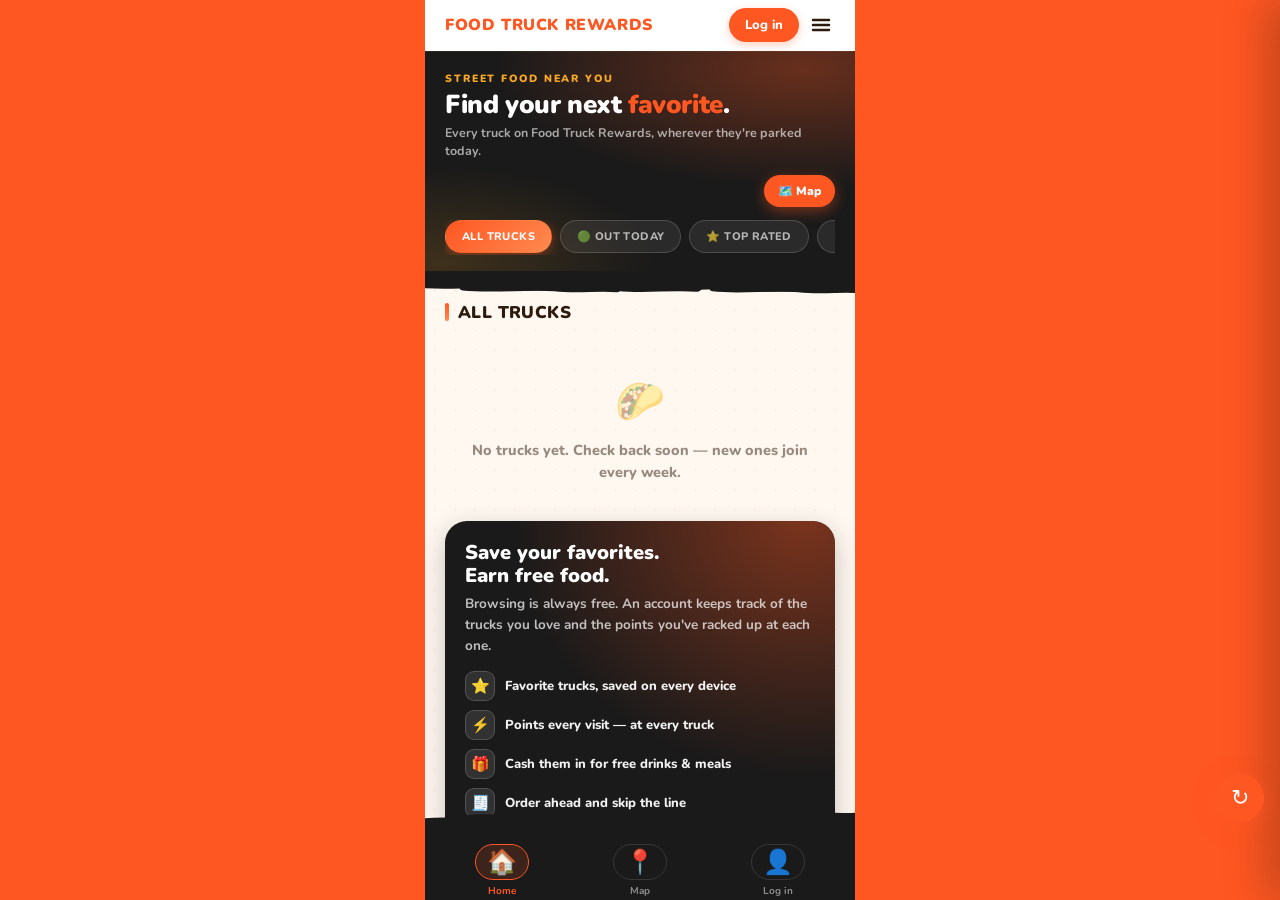
==== commit 3ebd2531: "Merge pull request #149 from Samuel0205/claude/fix-first-load Stop the home screen trailing off into" ====
--- a/index.html
+++ b/index.html
@@ -27,14 +27,14 @@
 <div id="app">
 
   <!-- PWA install banner — hidden by default, shown by JS when appropriate -->
-  <div id="install-banner" style="display:none;align-items:center;gap:10px;background:#1A1A1A;padding:10px 14px;flex-shrink:0;z-index:70">
-    <div style="font-size:28px;flex-shrink:0">🔥</div>
-    <div style="flex:1;min-width:0">
-      <div style="font-size:13px;font-weight:800;color:white;line-height:1.2">Install Food Truck Rewards</div>
-      <div id="install-sub" style="font-size:11px;color:rgba(255,255,255,.6);margin-top:2px">Add to your home screen for the full app experience</div>
+  <div id="install-banner" class="inst-bar">
+    <div class="inst-ic">🔥</div>
+    <div class="inst-tx">
+      <div class="inst-t">Install Food Truck Rewards</div>
+      <div class="inst-s" id="install-sub">Add it to your home screen</div>
     </div>
-    <button id="install-btn" onclick="triggerInstall()" style="background:#FF5722;color:white;border:none;border-radius:10px;padding:8px 14px;font-size:12px;font-weight:800;font-family:var(--fb);cursor:pointer;white-space:nowrap;flex-shrink:0">Install App</button>
-    <button onclick="dismissInstallBanner()" style="background:transparent;border:none;color:rgba(255,255,255,.4);font-size:20px;cursor:pointer;padding:0 2px;flex-shrink:0;line-height:1">×</button>
+    <button id="install-btn" class="inst-go" onclick="triggerInstall()">Install</button>
+    <button class="inst-x" onclick="dismissInstallBanner()" aria-label="Dismiss">×</button>
   </div>
 
   <!-- iOS install instructions sheet — shown on iOS Safari -->
@@ -1543,9 +1543,14 @@
         </div><!-- /c-member-home -->
 
         <!-- The app opens on the customer side now, so this is how a truck
-             owner gets to their own login without knowing about ?v=1. -->
-        <div style="text-align:center;padding:22px 0 4px">
-          <span onclick="goVendorSide()" style="font-size:13px;font-weight:800;color:var(--mu);cursor:pointer;border-bottom:1.5px solid var(--b2);padding-bottom:2px">🚚 Run a food truck? Sign in here</span>
+             owner gets to their own login without knowing about ?v=1.
+             It doubles as the page's footer: it stretches to fill whatever
+             room is left over when there aren't many trucks nearby, so the
+             screen never trails off into a slab of blank cream. -->
+        <div class="c-home-foot">
+          <div class="fw">Run a food truck?</div>
+          <div class="fs">Get on the map, take orders ahead, and give your regulars a reason to keep coming back.</div>
+          <button class="fb" onclick="goVendorSide()">🚚 Sign in or start free</button>
         </div>
       </div>
     </div>
@@ -2499,8 +2504,11 @@
           + gap;
   }
 
-  html += item('⬇️','Install app','sbInstall()', {note:'Home screen'})
-        + item('🌐','Visit our website','sbSite()')
+  // Only offer Install when they're in a browser. Someone who already added
+  // it to their home screen is running it standalone — telling them to
+  // install the thing they're using reads as broken.
+  if(!appInstalled()) html += item('⬇️','Install app','sbInstall()', {note:'Home screen'});
+  html += item('🌐','Visit our website','sbSite()')
         + item('⭐','Leave a review','sbReview()')
         + item('🚚','Run a food truck?','sbVendor()');
 
@@ -2521,12 +2529,20 @@
 function sbSignOut(){ closeSidebar(); customerLogout(); }
 function sbInstall(){
   closeSidebar();
-  // Reuse whatever the install banner would do on this device — native prompt
-  // in Chrome, Chrome hand-off inside Facebook, Safari steps on iPhone.
-  const btn = document.getElementById('install-btn');
-  if(btn && typeof btn.onclick === 'function'){ btn.onclick(); return; }
-  if(window._installPrompt){ triggerInstall(); return; }
-  showToast('Use your browser menu → “Install app” to add it to your home screen');
+  // This used to hand off to #install-btn's onclick. That button carries an
+  // inline onclick attribute, so `typeof btn.onclick === 'function'` was ALWAYS
+  // true — even when the banner had bailed out early (already installed, or
+  // the banner was dismissed) and never rewired it. It then called
+  // triggerInstall() with no prompt captured, and nothing happened at all.
+  // Decide here instead, and always end in something visible.
+  if(appInstalled()){
+    showToast('✅ You already have it — you\u2019re using the installed app');
+    return;
+  }
+  if(devIsIOS()){ showIOSSheet(devIsRealSafari()); return; }
+  if(window._installPrompt){ triggerInstall(); return; }      // Chrome, prompt ready
+  if(devIsInApp()){ openInChrome(); return; }                 // Facebook → Chrome
+  showToast('Open your browser menu (⋮) and tap “Install app”');
 }
 
 function setMode(mode){
@@ -6082,19 +6098,56 @@
 /* ════════════════════════════════════
    PWA INSTALL BANNER
 ════════════════════════════════════ */
+/* Device checks shared by the banner and the drawer's Install item. They
+   used to live inside the banner's IIFE, which meant the drawer had no way
+   to ask them and had to guess from the button's state instead. */
+function appInstalled(){
+  return window.matchMedia('(display-mode: standalone)').matches
+      || window.navigator.standalone === true;
+}
+function devIsIOS(){
+  const ua = navigator.userAgent;
+  return /iphone|ipad|ipod/i.test(ua) || (/Macintosh/.test(ua) && 'ontouchend' in document);
+}
+// Real Safari only — excludes Chrome (CriOS), Firefox (FxiOS), and in-app browsers
+function devIsRealSafari(){
+  const ua = navigator.userAgent;
+  return /Safari/.test(ua) && !/CriOS|FxiOS|EdgiOS|OPiOS|GSA|FBAN|FBAV|Instagram|Line|musical_ly|Snapchat/i.test(ua);
+}
+// Facebook / Instagram / Messenger open links in their own browser
+function devIsInApp(){
+  return /FBAN|FBAV|FB_IAB|FBIOS|Instagram|Messenger|Line|musical_ly|Snapchat|Twitter|LinkedInApp|Pinterest/i.test(navigator.userAgent);
+}
+
+/* Capture Chrome's install prompt unconditionally and as early as possible.
+   This used to live inside the banner's IIFE, below an early return — so once
+   someone dismissed the banner, the prompt was never captured again and the
+   drawer's Install item had nothing to fire. Registering it out here keeps the
+   drawer working no matter what the banner decided to do. */
+window.addEventListener('beforeinstallprompt', (e) => {
+  e.preventDefault();
+  window._installPrompt = e;
+  // The banner only wants to appear if it hasn't been dismissed/suppressed.
+  if (window._installBannerArmed) {
+    const banner = document.getElementById('install-banner');
+    if (banner) banner.style.display = 'flex';
+  }
+});
+window.addEventListener('appinstalled', () => {
+  window._installPrompt = null;
+  dismissInstallBanner();
+});
+
 (function(){
   // Don't show if: already installed as PWA, inside native WebView, or user dismissed
-  const isStandalone = window.matchMedia('(display-mode: standalone)').matches || window.navigator.standalone;
+  const isStandalone = appInstalled();
   const isWebView    = !!window.ReactNativeWebView;
   const dismissed    = localStorage.getItem('tl_install_dismissed');
   if (isStandalone || isWebView || dismissed) return;
 
-  const ua       = navigator.userAgent;
-  const isIOS    = /iphone|ipad|ipod/i.test(ua) || (/Macintosh/.test(ua) && 'ontouchend' in document);
-  // Real Safari only — excludes Chrome (CriOS), Firefox (FxiOS), and most in-app browsers
-  const isRealSafari = /Safari/.test(ua) && !/CriOS|FxiOS|EdgiOS|OPiOS|GSA|FBAN|FBAV|Instagram|Line|musical_ly|Snapchat/i.test(ua);
-  // Facebook / Instagram / Messenger open links in their own browser
-  const isInApp = /FBAN|FBAV|FB_IAB|FBIOS|Instagram|Messenger|Line|musical_ly|Snapchat|Twitter|LinkedInApp|Pinterest/i.test(ua);
+  const isIOS        = devIsIOS();
+  const isRealSafari = devIsRealSafari();
+  const isInApp      = devIsInApp();
 
   if (isIOS) {
     // iOS can NEVER auto-install — always manual via real Safari only
@@ -6104,12 +6157,12 @@
     if (banner && btn) {
       if (isRealSafari) {
         btn.textContent = 'How to Install';
-        if (sub) sub.textContent = 'Add to your home screen for the full app experience';
+        if (sub) sub.textContent = 'Add it to your home screen';
         btn.onclick = () => showIOSSheet(true);
       } else {
         // In-app browser or Chrome/Firefox iOS — install is impossible here
         btn.textContent = 'Install';
-        if (sub) sub.textContent = 'Open in Safari to add this to your home screen';
+        if (sub) sub.textContent = 'Open in Safari to add it';
         btn.onclick = () => showIOSSheet(false);
       }
       banner.style.display = 'flex';
@@ -6123,39 +6176,37 @@
     const btn    = document.getElementById('install-btn');
     const sub    = document.getElementById('install-sub');
     if (banner && btn) {
-      btn.textContent = 'Install App';
-      if (sub) sub.textContent = 'Opens in Chrome, where Android allows installing';
+      btn.textContent = 'Install';
+      if (sub) sub.textContent = 'Opens in Chrome, where install works';
       btn.onclick = openInChrome;
       banner.style.display = 'flex';
     }
   } else {
-    // Android Chrome — intercept native install prompt
-    window.addEventListener('beforeinstallprompt', (e) => {
-      e.preventDefault();
-      window._installPrompt = e;
+    // Android Chrome — let the module-level beforeinstallprompt handler show
+    // the banner when Chrome offers the prompt.
+    window._installBannerArmed = true;
+    // If the prompt already fired before this ran, honour it now.
+    if (window._installPrompt) {
       const banner = document.getElementById('install-banner');
       if (banner) banner.style.display = 'flex';
-    });
-
-    // Hide banner if user installs from elsewhere
-    window.addEventListener('appinstalled', () => {
-      dismissInstallBanner();
-    });
+    }
   }
 })();
 
 /* Reopen this exact page in Chrome. Android's intent:// syntax; the fallback
    url covers a phone with no Chrome. Once there, the install prompt works. */
+function chromeIntentUrl(){
+  return 'intent://' + location.host + location.pathname + location.search +
+         '#Intent;scheme=https;package=com.android.chrome;' +
+         'S.browser_fallback_url=' + encodeURIComponent(location.href) + ';end';
+}
 function openInChrome(){
-  const here   = location.href;
-  const intent = 'intent://' + location.host + location.pathname + location.search +
-                 '#Intent;scheme=https;package=com.android.chrome;' +
-                 'S.browser_fallback_url=' + encodeURIComponent(here) + ';end';
+  const intent = chromeIntentUrl();
   const sub = document.getElementById('install-sub');
   // If the intent is blocked we're still here a moment later — say what to do.
   setTimeout(() => {
     if (document.visibilityState === 'visible' && sub) {
-      sub.textContent = 'Still here? Tap ⋮ above → "Open in browser", then Install.';
+      sub.textContent = 'Still here? Tap ⋮ → "Open in browser"';
     }
   }, 1500);
   location.href = intent;
@@ -7795,6 +7846,11 @@
     sc.style.transition='opacity .4s ease';
     setTimeout(()=>{sc.style.display='none'; sc.remove();},450);
   }
+  // html/body are painted the splash orange so the very first frame isn't
+  // white. Once the splash is gone that orange only ever shows as a strip
+  // under the nav bar when a phone browser's toolbar collapses. Hand the
+  // page back to the app's own background.
+  document.documentElement.classList.add('booted');
 }, 800);
 
 </script>
--- a/styles.css
+++ b/styles.css
@@ -1,5 +1,12 @@
 /* ── SPLASH (must load before body renders) ── */
 html,body{background:#FF5722 !important}
+/* …but only until the app has booted, and only on a phone, where the app
+   fills the width. There the orange never shows as anything except a stripe
+   under the nav when the browser's toolbar collapses, which looks like a
+   rendering fault. Wider screens keep their orange surround untouched. */
+@media (max-width:430px){
+  html.booted,html.booted body{background:#1A1A1A !important}
+}
 #splash-cover{position:fixed;inset:0;background:#FF5722;display:flex;flex-direction:column;align-items:center;justify-content:center;z-index:99999;transition:opacity .5s ease;gap:40px}
 /* NOTE: don't put the logo on this splash. Every icon file is opaque with a
    baked-in rgb(242,90,26) background, which does not match this #FF5722 —
@@ -400,10 +407,13 @@
 #sb-scrim.open{opacity:1;pointer-events:auto}
 #sidebar{position:fixed;top:0;right:0;bottom:0;width:min(84vw,340px);background:#fff;z-index:301;
   display:flex;flex-direction:column;transform:translateX(100%);transition:transform .26s cubic-bezier(.22,.9,.3,1);
-  box-shadow:-14px 0 40px rgba(45,27,14,.28);padding-top:env(safe-area-inset-top,0px);
+  box-shadow:-14px 0 40px rgba(45,27,14,.28);
   padding-bottom:env(safe-area-inset-bottom,0px)}
 #sidebar.open{transform:translateX(0)}
-.sb-head{display:flex;align-items:flex-start;gap:12px;padding:20px 18px 16px;background:#1A1A1A;color:#fff;position:relative}
+/* The safe-area inset lives here, not on #sidebar — on the sidebar it left
+   a white strip above the dark header. */
+.sb-head{display:flex;align-items:flex-start;gap:12px;background:#1A1A1A;color:#fff;position:relative;
+  padding:calc(20px + env(safe-area-inset-top,0px)) 18px 16px}
 .sb-head::before{content:'';position:absolute;inset:0;pointer-events:none;
   background:radial-gradient(120% 100% at 92% 0%,rgba(255,87,34,.4) 0%,transparent 62%)}
 .sb-head>*{position:relative;z-index:1}
@@ -496,3 +506,51 @@
 .confirm-reward-name{font-family:var(--fd);font-weight:900;font-size:22px;color:var(--tx);margin-bottom:4px}
 .confirm-customer{font-size:14px;color:var(--mu);font-weight:600}
 .confirm-pts{font-size:13px;color:var(--rd);margin-top:6px;font-weight:700}
+
+
+/* ── HOME FOOTER — the page has to end somewhere ───────────────
+   When only a couple of trucks are nearby the content stops well short
+   of the nav bar, and what was left behind was a slab of blank cream
+   that reads like the page gave up half way through loading. This
+   footer absorbs whatever room is left over and carries the same dark
+   and the same torn edge as the nav, so the screen always ends on
+   purpose — and the space earns its keep by pitching the trucks. */
+#s-c-home.on{display:flex;flex-direction:column}
+#s-c-home>.bp{flex:1;display:flex;flex-direction:column;padding-bottom:0}
+.c-home-foot{position:relative;flex:1 0 auto;margin:36px -20px 0;
+  padding:34px 24px calc(var(--nav) + var(--sb) + 26px);background:#1A1A1A;
+  display:flex;flex-direction:column;align-items:center;justify-content:center;
+  gap:10px;text-align:center}
+.c-home-foot::before{content:'';position:absolute;bottom:100%;left:-2px;right:-2px;height:30px;
+  background:url("data:image/svg+xml,<svg xmlns='http://www.w3.org/2000/svg' viewBox='0 0 434 30' preserveAspectRatio='none'><rect x='0' y='16' width='434' height='14' fill='%231A1A1A'/><path d='M0,30 L0,14 C30,12 62,16 94,13 C126,10 158,15 190,12 C222,9 254,14 286,11 C318,8 350,13 382,10 C402,8 420,12 434,10 L434,30 Z' fill='%231A1A1A'/><path d='M-2,16 C26,13 54,18 82,14 C108,10 134,16 160,13' stroke='%231A1A1A' stroke-width='11' fill='none' stroke-linecap='round'/><path d='M110,14 C140,10 168,16 196,12 C222,8 248,14 274,11' stroke='%231A1A1A' stroke-width='10' fill='none' stroke-linecap='round'/><path d='M230,15 C260,11 290,17 320,13 C348,9 375,14 434,11' stroke='%231A1A1A' stroke-width='11' fill='none' stroke-linecap='round'/><path d='M40,11 C72,7 104,13 132,10 C155,7 174,11 194,9' stroke='%231A1A1A' stroke-width='7' fill='none' stroke-linecap='round'/><path d='M290,10 C318,6 348,12 376,9 C400,6 420,10 434,8' stroke='%231A1A1A' stroke-width='7' fill='none' stroke-linecap='round'/></svg>") no-repeat;background-size:100% 100%}
+/* same warm glow as the top band, so it reads as charcoal not a void */
+.c-home-foot::after{content:'';position:absolute;inset:0;pointer-events:none;
+  background:radial-gradient(120% 80% at 50% 108%,rgba(255,87,34,.28) 0%,transparent 62%)}
+.c-home-foot>*{position:relative;z-index:1}
+.c-home-foot .fw{font-family:var(--fd);font-size:17px;font-weight:900;color:#fff;letter-spacing:-.2px}
+.c-home-foot .fs{font-size:12.5px;font-weight:700;color:rgba(255,255,255,.5);line-height:1.5;max-width:280px}
+.c-home-foot .fb{display:inline-flex;align-items:center;gap:7px;background:rgba(255,255,255,.09);
+  border:1.5px solid rgba(255,255,255,.2);color:#fff;border-radius:99px;padding:11px 20px;
+  font-family:var(--fb);font-size:12.5px;font-weight:800;cursor:pointer;margin-top:4px}
+.c-home-foot .fb:active{transform:scale(.96)}
+
+/* ── PWA INSTALL BANNER — one tight row above the brand bar ────
+   The sub line used to wrap to three lines on a narrow phone, turning
+   the banner into a fat black slab that was the first thing anyone saw
+   coming in from a shared link. Both lines are clamped now. */
+.inst-bar{display:none;align-items:center;gap:11px;background:#1A1A1A;
+  padding:9px 12px 9px 14px;flex-shrink:0;z-index:70}
+.inst-ic{font-size:24px;line-height:1;flex-shrink:0}
+.inst-tx{flex:1;min-width:0}
+.inst-t{font-size:13px;font-weight:800;color:#fff;line-height:1.2;
+  white-space:nowrap;overflow:hidden;text-overflow:ellipsis}
+.inst-s{font-size:11px;font-weight:600;color:rgba(255,255,255,.55);margin-top:2px;
+  white-space:nowrap;overflow:hidden;text-overflow:ellipsis}
+.inst-go{background:var(--brand);color:#fff;border:none;border-radius:10px;padding:9px 15px;
+  font-size:12.5px;font-weight:800;font-family:var(--fb);cursor:pointer;white-space:nowrap;
+  flex-shrink:0;box-shadow:0 3px 10px rgba(255,87,34,.35)}
+.inst-go:active{transform:scale(.96)}
+.inst-x{background:rgba(255,255,255,.09);border:none;color:rgba(255,255,255,.6);font-size:15px;
+  line-height:1;cursor:pointer;flex-shrink:0;width:26px;height:26px;border-radius:50%;padding:0;
+  display:flex;align-items:center;justify-content:center}
+.inst-x:active{background:rgba(255,255,255,.18)}
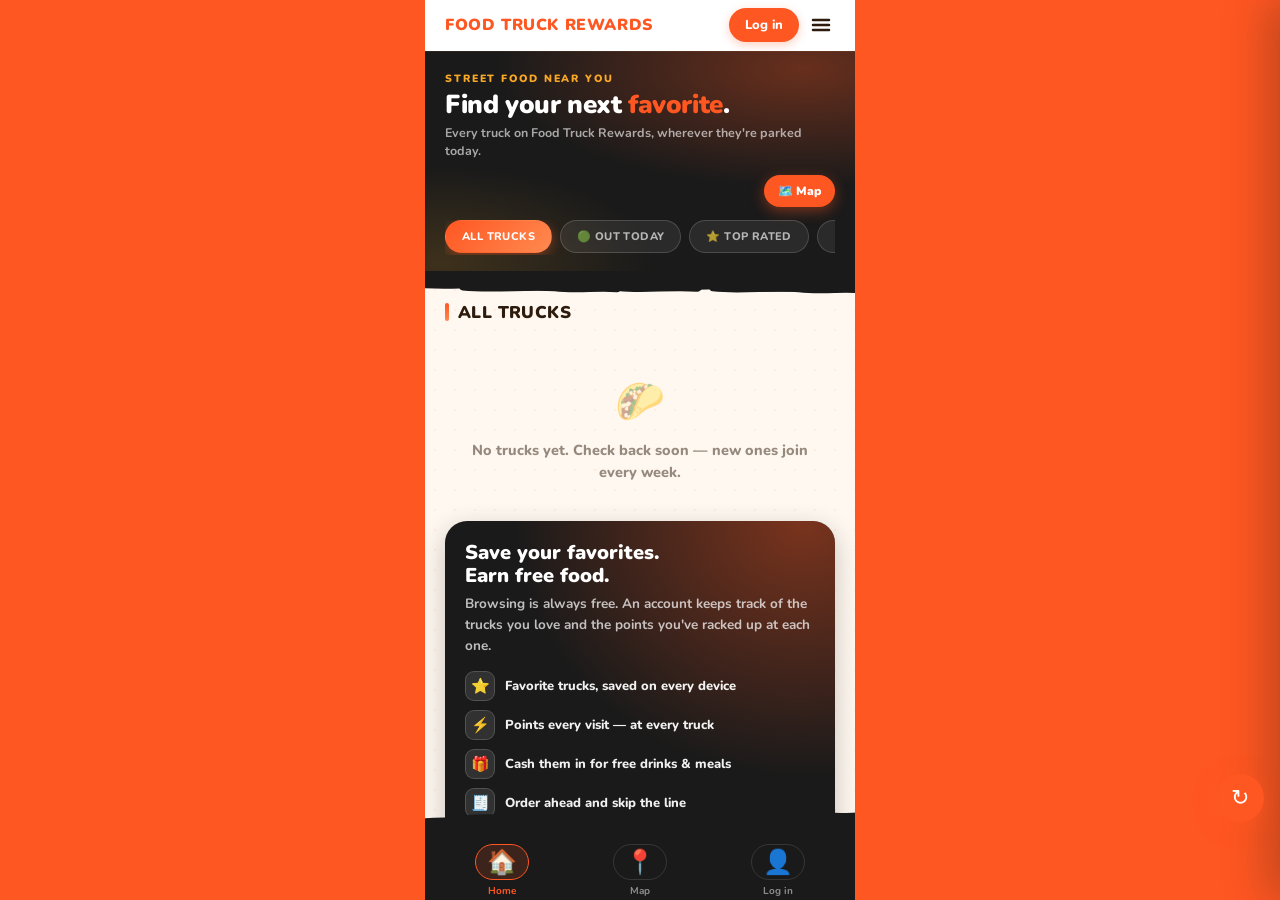
==== commit 74d62f0f: "Fill the phone when a browser refuses a phone-width layout Opened from a link, the app came up as a " ====
--- a/index.html
+++ b/index.html
@@ -18,6 +18,60 @@
 <link rel="apple-touch-icon" sizes="512x512" href="/icon-512.png">
 <link href="https://fonts.googleapis.com/css2?family=Nunito:wght@400;500;600;700;800;900&display=swap" rel="stylesheet">
 <link rel="stylesheet" href="/styles.css">
+<script>
+/* ── MAKE IT FIT THE PHONE ──────────────────────────────────────
+   Some in-app browsers — and any browser with "Desktop site" switched
+   on — lay the page out at the 980px desktop fallback width and ignore
+   the viewport meta above, then zoom the whole thing out to fit the
+   screen. The app is capped at 430px, so it came out as a narrow strip
+   down the middle at about 40% size with the page background either
+   side of it. That is what a link opened from Facebook looked like.
+
+   Two escalating fixes, both no-ops on a browser that behaves:
+     1. Re-insert the viewport meta naming an explicit pixel width. A
+        browser that merely ignored it at parse time honours it now.
+     2. If it STILL lays out desktop-wide, the browser is overriding us
+        on purpose. Zoom the document instead: at zoom N the layout
+        viewport shrinks to width/N, so a phone-width layout fills the
+        screen at full size. */
+(function(){
+  var LIMIT = 1.3;   // how much wider than the screen counts as "wrong"
+  /* screen.width/height don't swap on rotation in every browser, so work out
+     which edge is currently across the screen rather than trusting either
+     one. The short edge is what says "this is a phone". */
+  function dims(){
+    var s = window.screen || {};
+    var w = s.width || 0, h = s.height || 0;
+    if (!w || !h) return null;
+    var land = window.matchMedia && matchMedia('(orientation: landscape)').matches;
+    return { shortEdge: Math.min(w, h), width: land ? Math.max(w, h) : Math.min(w, h) };
+  }
+  function fit(){
+    var doc = document.documentElement;
+    var d   = dims();
+    if (!d || d.shortEdge > 600) return;      // tablet or desktop — leave alone
+    var sw  = d.width;
+    doc.style.zoom = '';                      // measure unzoomed
+    if (doc.clientWidth <= sw * LIMIT) return;
+
+    var old   = document.querySelector('meta[name="viewport"]');
+    var fresh = document.createElement('meta');
+    fresh.name    = 'viewport';
+    fresh.content = 'width=' + sw + ', initial-scale=1.0, maximum-scale=1.0, user-scalable=no';
+    if (old && old.parentNode) old.parentNode.replaceChild(fresh, old);
+    else document.head.appendChild(fresh);
+
+    // Give the browser a frame to relayout, then check whether it took.
+    requestAnimationFrame(function(){
+      var w = doc.clientWidth;
+      if (w > sw * LIMIT) doc.style.zoom = w / sw;
+    });
+  }
+  fit();
+  document.addEventListener('DOMContentLoaded', fit);
+  window.addEventListener('orientationchange', function(){ setTimeout(fit, 250); });
+})();
+</script>
 </head>
 <body>
 <!-- Splash screen — orange background with logo, fades when app loads -->
@@ -27,14 +81,14 @@
 <div id="app">
 
   <!-- PWA install banner — hidden by default, shown by JS when appropriate -->
-  <div id="install-banner" class="inst-bar">
-    <div class="inst-ic">🔥</div>
-    <div class="inst-tx">
-      <div class="inst-t">Install Food Truck Rewards</div>
-      <div class="inst-s" id="install-sub">Add it to your home screen</div>
+  <div id="install-banner" style="display:none;align-items:center;gap:10px;background:#1A1A1A;padding:10px 14px;flex-shrink:0;z-index:70">
+    <div style="font-size:28px;flex-shrink:0">🔥</div>
+    <div style="flex:1;min-width:0">
+      <div style="font-size:13px;font-weight:800;color:white;line-height:1.2">Install Food Truck Rewards</div>
+      <div id="install-sub" style="font-size:11px;color:rgba(255,255,255,.6);margin-top:2px">Add to your home screen for the full app experience</div>
     </div>
-    <button id="install-btn" class="inst-go" onclick="triggerInstall()">Install</button>
-    <button class="inst-x" onclick="dismissInstallBanner()" aria-label="Dismiss">×</button>
+    <button id="install-btn" onclick="triggerInstall()" style="background:#FF5722;color:white;border:none;border-radius:10px;padding:8px 14px;font-size:12px;font-weight:800;font-family:var(--fb);cursor:pointer;white-space:nowrap;flex-shrink:0">Install App</button>
+    <button onclick="dismissInstallBanner()" style="background:transparent;border:none;color:rgba(255,255,255,.4);font-size:20px;cursor:pointer;padding:0 2px;flex-shrink:0;line-height:1">×</button>
   </div>
 
   <!-- iOS install instructions sheet — shown on iOS Safari -->
@@ -1543,14 +1597,9 @@
         </div><!-- /c-member-home -->
 
         <!-- The app opens on the customer side now, so this is how a truck
-             owner gets to their own login without knowing about ?v=1.
-             It doubles as the page's footer: it stretches to fill whatever
-             room is left over when there aren't many trucks nearby, so the
-             screen never trails off into a slab of blank cream. -->
-        <div class="c-home-foot">
-          <div class="fw">Run a food truck?</div>
-          <div class="fs">Get on the map, take orders ahead, and give your regulars a reason to keep coming back.</div>
-          <button class="fb" onclick="goVendorSide()">🚚 Sign in or start free</button>
+             owner gets to their own login without knowing about ?v=1. -->
+        <div style="text-align:center;padding:22px 0 4px">
+          <span onclick="goVendorSide()" style="font-size:13px;font-weight:800;color:var(--mu);cursor:pointer;border-bottom:1.5px solid var(--b2);padding-bottom:2px">🚚 Run a food truck? Sign in here</span>
         </div>
       </div>
     </div>
@@ -2507,7 +2556,9 @@
   // Only offer Install when they're in a browser. Someone who already added
   // it to their home screen is running it standalone — telling them to
   // install the thing they're using reads as broken.
-  if(!appInstalled()) html += item('⬇️','Install app','sbInstall()', {note:'Home screen'});
+  const installed = window.matchMedia('(display-mode: standalone)').matches
+                    || window.navigator.standalone === true;
+  if(!installed) html += item('⬇️','Install app','sbInstall()', {note:'Home screen'});
   html += item('🌐','Visit our website','sbSite()')
         + item('⭐','Leave a review','sbReview()')
         + item('🚚','Run a food truck?','sbVendor()');
@@ -2529,20 +2580,12 @@
 function sbSignOut(){ closeSidebar(); customerLogout(); }
 function sbInstall(){
   closeSidebar();
-  // This used to hand off to #install-btn's onclick. That button carries an
-  // inline onclick attribute, so `typeof btn.onclick === 'function'` was ALWAYS
-  // true — even when the banner had bailed out early (already installed, or
-  // the banner was dismissed) and never rewired it. It then called
-  // triggerInstall() with no prompt captured, and nothing happened at all.
-  // Decide here instead, and always end in something visible.
-  if(appInstalled()){
-    showToast('✅ You already have it — you\u2019re using the installed app');
-    return;
-  }
-  if(devIsIOS()){ showIOSSheet(devIsRealSafari()); return; }
-  if(window._installPrompt){ triggerInstall(); return; }      // Chrome, prompt ready
-  if(devIsInApp()){ openInChrome(); return; }                 // Facebook → Chrome
-  showToast('Open your browser menu (⋮) and tap “Install app”');
+  // Reuse whatever the install banner would do on this device — native prompt
+  // in Chrome, Chrome hand-off inside Facebook, Safari steps on iPhone.
+  const btn = document.getElementById('install-btn');
+  if(btn && typeof btn.onclick === 'function'){ btn.onclick(); return; }
+  if(window._installPrompt){ triggerInstall(); return; }
+  showToast('Use your browser menu → “Install app” to add it to your home screen');
 }
 
 function setMode(mode){
@@ -6098,56 +6141,19 @@
 /* ════════════════════════════════════
    PWA INSTALL BANNER
 ════════════════════════════════════ */
-/* Device checks shared by the banner and the drawer's Install item. They
-   used to live inside the banner's IIFE, which meant the drawer had no way
-   to ask them and had to guess from the button's state instead. */
-function appInstalled(){
-  return window.matchMedia('(display-mode: standalone)').matches
-      || window.navigator.standalone === true;
-}
-function devIsIOS(){
-  const ua = navigator.userAgent;
-  return /iphone|ipad|ipod/i.test(ua) || (/Macintosh/.test(ua) && 'ontouchend' in document);
-}
-// Real Safari only — excludes Chrome (CriOS), Firefox (FxiOS), and in-app browsers
-function devIsRealSafari(){
-  const ua = navigator.userAgent;
-  return /Safari/.test(ua) && !/CriOS|FxiOS|EdgiOS|OPiOS|GSA|FBAN|FBAV|Instagram|Line|musical_ly|Snapchat/i.test(ua);
-}
-// Facebook / Instagram / Messenger open links in their own browser
-function devIsInApp(){
-  return /FBAN|FBAV|FB_IAB|FBIOS|Instagram|Messenger|Line|musical_ly|Snapchat|Twitter|LinkedInApp|Pinterest/i.test(navigator.userAgent);
-}
-
-/* Capture Chrome's install prompt unconditionally and as early as possible.
-   This used to live inside the banner's IIFE, below an early return — so once
-   someone dismissed the banner, the prompt was never captured again and the
-   drawer's Install item had nothing to fire. Registering it out here keeps the
-   drawer working no matter what the banner decided to do. */
-window.addEventListener('beforeinstallprompt', (e) => {
-  e.preventDefault();
-  window._installPrompt = e;
-  // The banner only wants to appear if it hasn't been dismissed/suppressed.
-  if (window._installBannerArmed) {
-    const banner = document.getElementById('install-banner');
-    if (banner) banner.style.display = 'flex';
-  }
-});
-window.addEventListener('appinstalled', () => {
-  window._installPrompt = null;
-  dismissInstallBanner();
-});
-
 (function(){
   // Don't show if: already installed as PWA, inside native WebView, or user dismissed
-  const isStandalone = appInstalled();
+  const isStandalone = window.matchMedia('(display-mode: standalone)').matches || window.navigator.standalone;
   const isWebView    = !!window.ReactNativeWebView;
   const dismissed    = localStorage.getItem('tl_install_dismissed');
   if (isStandalone || isWebView || dismissed) return;
 
-  const isIOS        = devIsIOS();
-  const isRealSafari = devIsRealSafari();
-  const isInApp      = devIsInApp();
+  const ua       = navigator.userAgent;
+  const isIOS    = /iphone|ipad|ipod/i.test(ua) || (/Macintosh/.test(ua) && 'ontouchend' in document);
+  // Real Safari only — excludes Chrome (CriOS), Firefox (FxiOS), and most in-app browsers
+  const isRealSafari = /Safari/.test(ua) && !/CriOS|FxiOS|EdgiOS|OPiOS|GSA|FBAN|FBAV|Instagram|Line|musical_ly|Snapchat/i.test(ua);
+  // Facebook / Instagram / Messenger open links in their own browser
+  const isInApp = /FBAN|FBAV|FB_IAB|FBIOS|Instagram|Messenger|Line|musical_ly|Snapchat|Twitter|LinkedInApp|Pinterest/i.test(ua);
 
   if (isIOS) {
     // iOS can NEVER auto-install — always manual via real Safari only
@@ -6157,12 +6163,12 @@
     if (banner && btn) {
       if (isRealSafari) {
         btn.textContent = 'How to Install';
-        if (sub) sub.textContent = 'Add it to your home screen';
+        if (sub) sub.textContent = 'Add to your home screen for the full app experience';
         btn.onclick = () => showIOSSheet(true);
       } else {
         // In-app browser or Chrome/Firefox iOS — install is impossible here
         btn.textContent = 'Install';
-        if (sub) sub.textContent = 'Open in Safari to add it';
+        if (sub) sub.textContent = 'Open in Safari to add this to your home screen';
         btn.onclick = () => showIOSSheet(false);
       }
       banner.style.display = 'flex';
@@ -6176,37 +6182,39 @@
     const btn    = document.getElementById('install-btn');
     const sub    = document.getElementById('install-sub');
     if (banner && btn) {
-      btn.textContent = 'Install';
-      if (sub) sub.textContent = 'Opens in Chrome, where install works';
+      btn.textContent = 'Install App';
+      if (sub) sub.textContent = 'Opens in Chrome, where Android allows installing';
       btn.onclick = openInChrome;
       banner.style.display = 'flex';
     }
   } else {
-    // Android Chrome — let the module-level beforeinstallprompt handler show
-    // the banner when Chrome offers the prompt.
-    window._installBannerArmed = true;
-    // If the prompt already fired before this ran, honour it now.
-    if (window._installPrompt) {
+    // Android Chrome — intercept native install prompt
+    window.addEventListener('beforeinstallprompt', (e) => {
+      e.preventDefault();
+      window._installPrompt = e;
       const banner = document.getElementById('install-banner');
       if (banner) banner.style.display = 'flex';
-    }
+    });
+
+    // Hide banner if user installs from elsewhere
+    window.addEventListener('appinstalled', () => {
+      dismissInstallBanner();
+    });
   }
 })();
 
 /* Reopen this exact page in Chrome. Android's intent:// syntax; the fallback
    url covers a phone with no Chrome. Once there, the install prompt works. */
-function chromeIntentUrl(){
-  return 'intent://' + location.host + location.pathname + location.search +
-         '#Intent;scheme=https;package=com.android.chrome;' +
-         'S.browser_fallback_url=' + encodeURIComponent(location.href) + ';end';
-}
 function openInChrome(){
-  const intent = chromeIntentUrl();
+  const here   = location.href;
+  const intent = 'intent://' + location.host + location.pathname + location.search +
+                 '#Intent;scheme=https;package=com.android.chrome;' +
+                 'S.browser_fallback_url=' + encodeURIComponent(here) + ';end';
   const sub = document.getElementById('install-sub');
   // If the intent is blocked we're still here a moment later — say what to do.
   setTimeout(() => {
     if (document.visibilityState === 'visible' && sub) {
-      sub.textContent = 'Still here? Tap ⋮ → "Open in browser"';
+      sub.textContent = 'Still here? Tap ⋮ above → "Open in browser", then Install.';
     }
   }, 1500);
   location.href = intent;
@@ -7846,11 +7854,6 @@
     sc.style.transition='opacity .4s ease';
     setTimeout(()=>{sc.style.display='none'; sc.remove();},450);
   }
-  // html/body are painted the splash orange so the very first frame isn't
-  // white. Once the splash is gone that orange only ever shows as a strip
-  // under the nav bar when a phone browser's toolbar collapses. Hand the
-  // page back to the app's own background.
-  document.documentElement.classList.add('booted');
 }, 800);
 
 </script>
